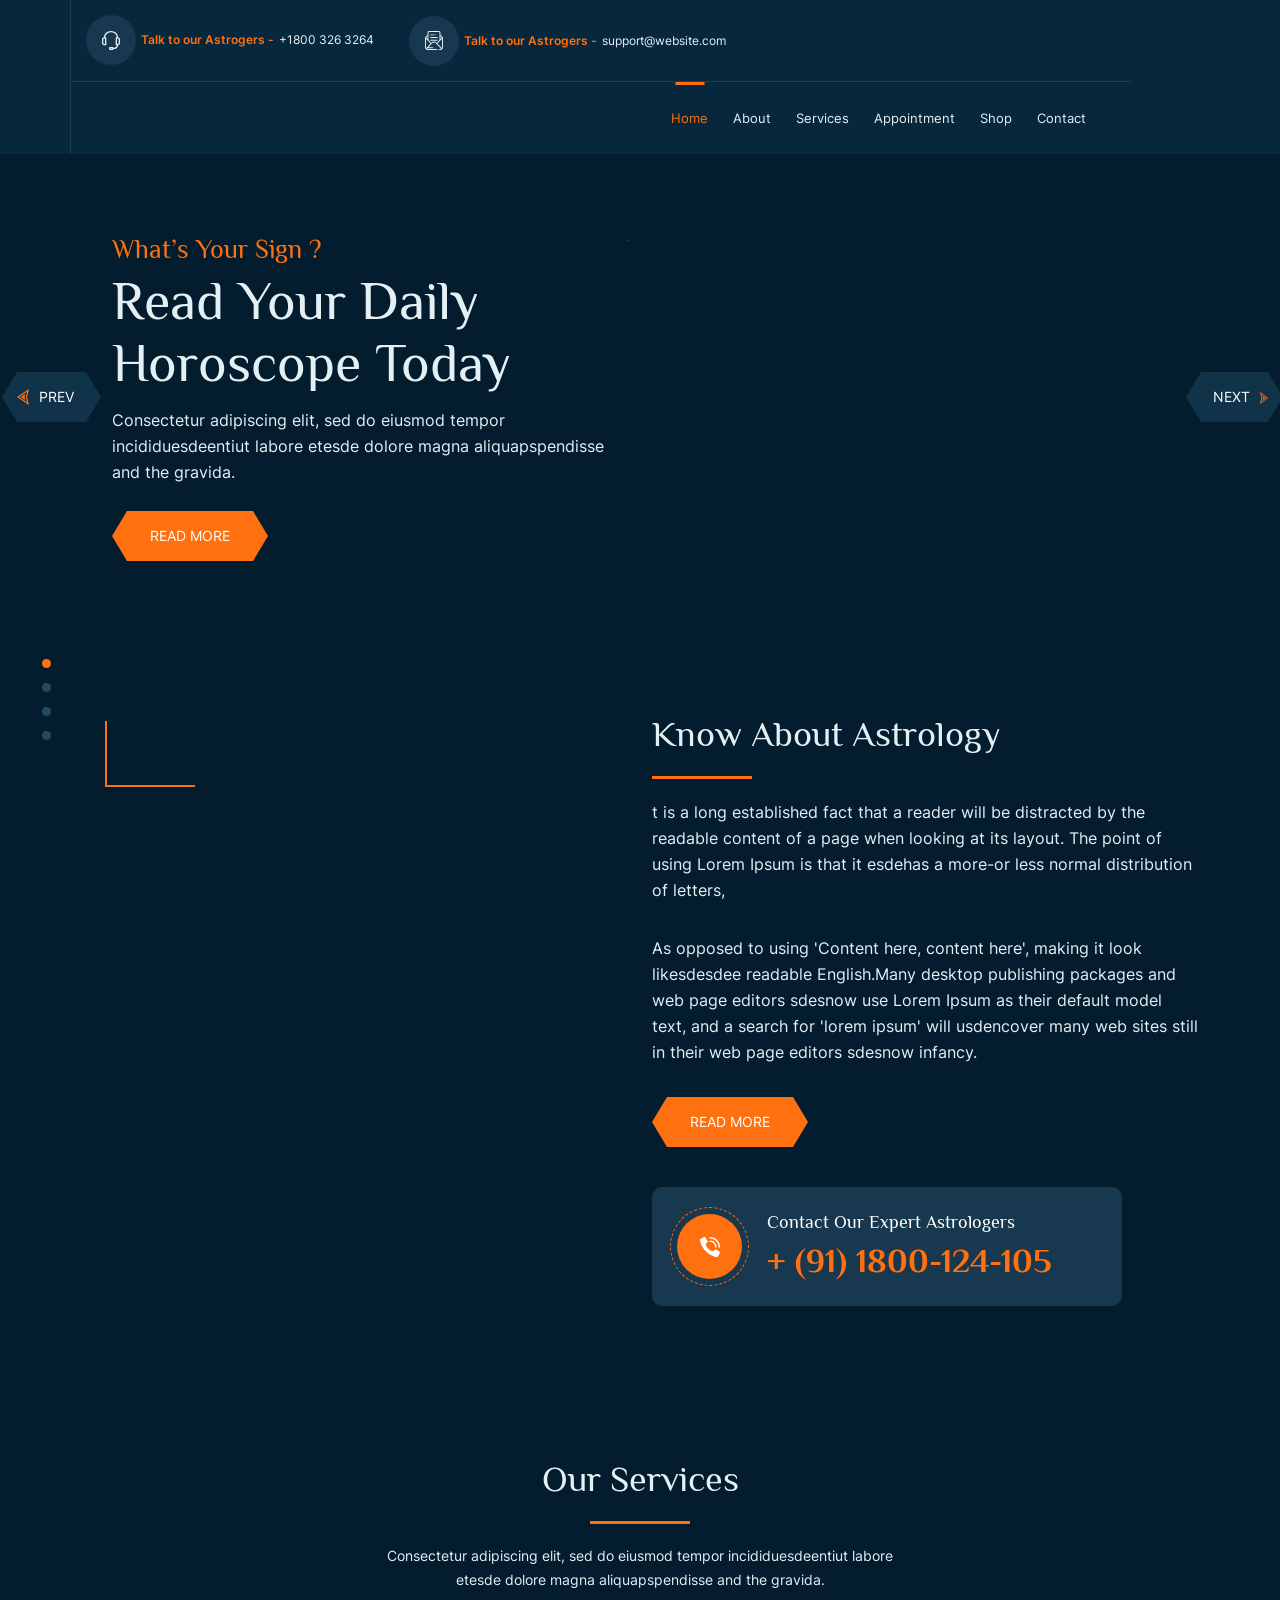
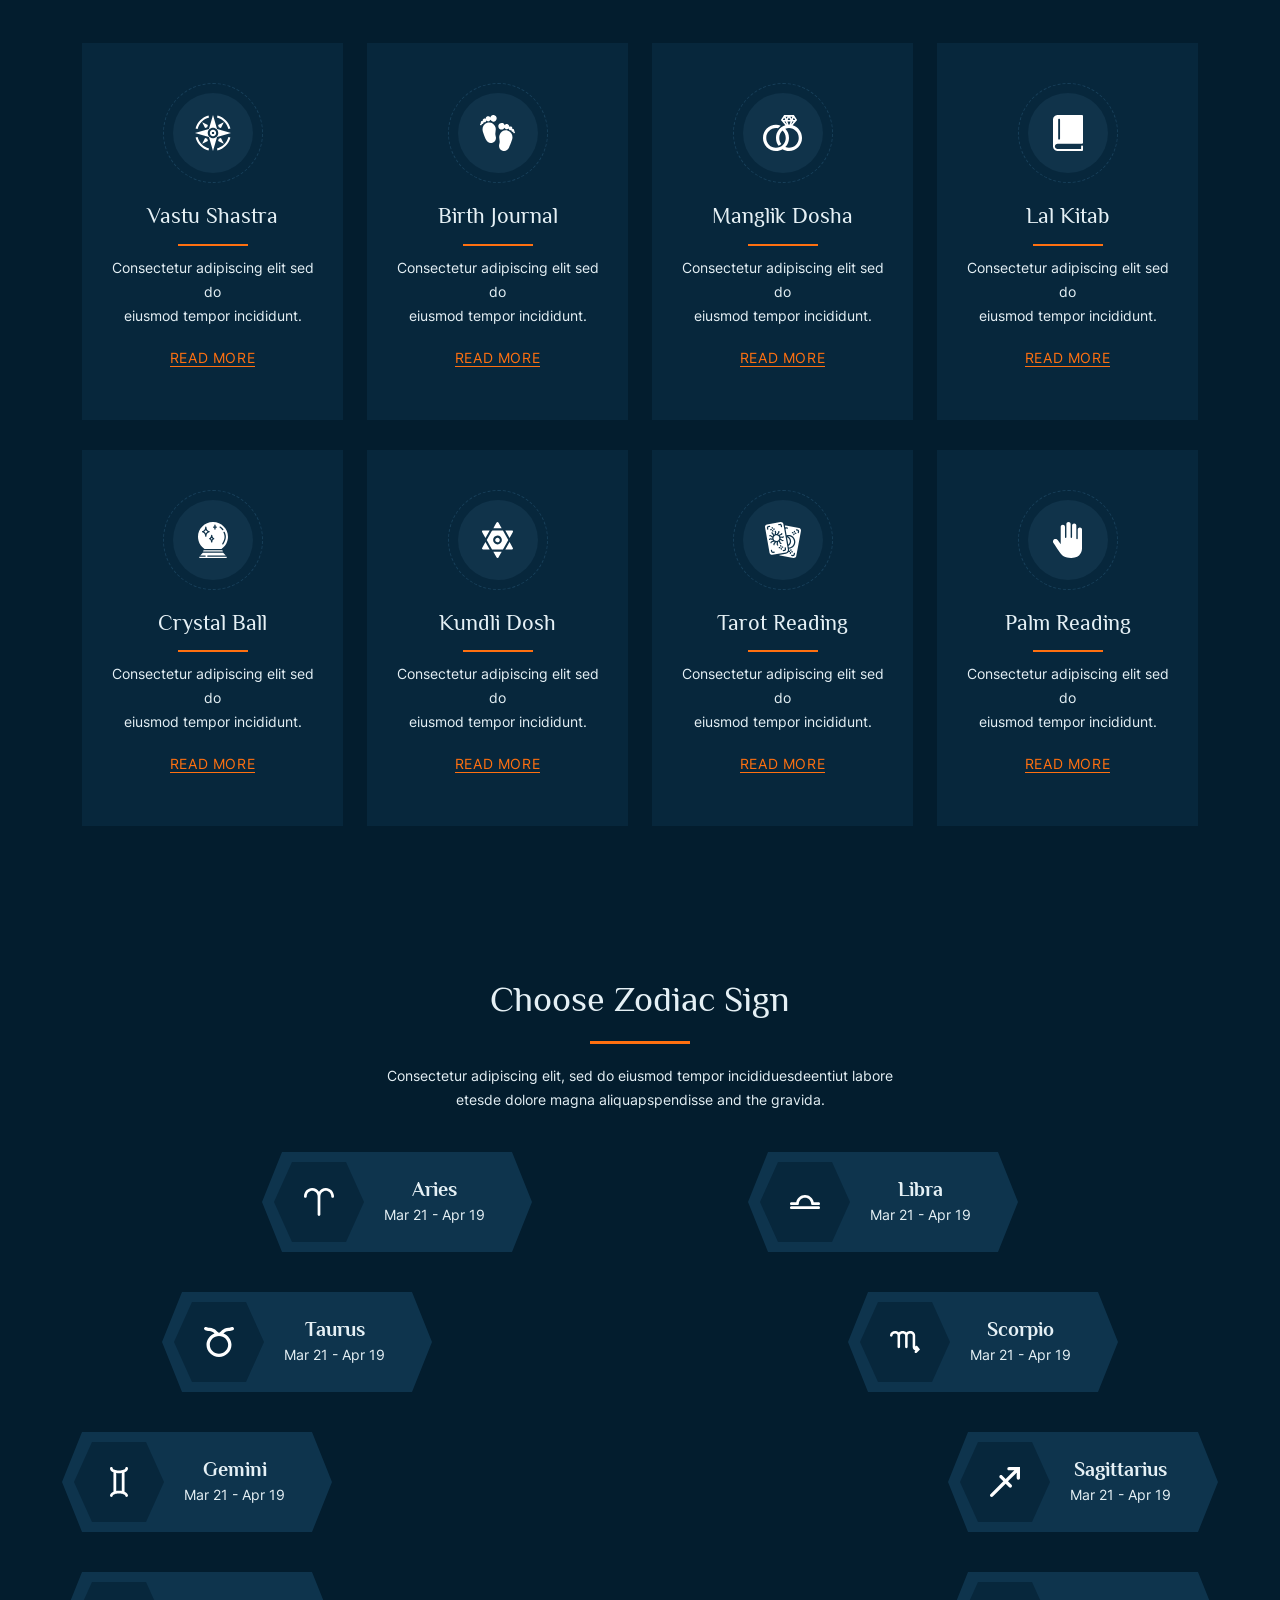
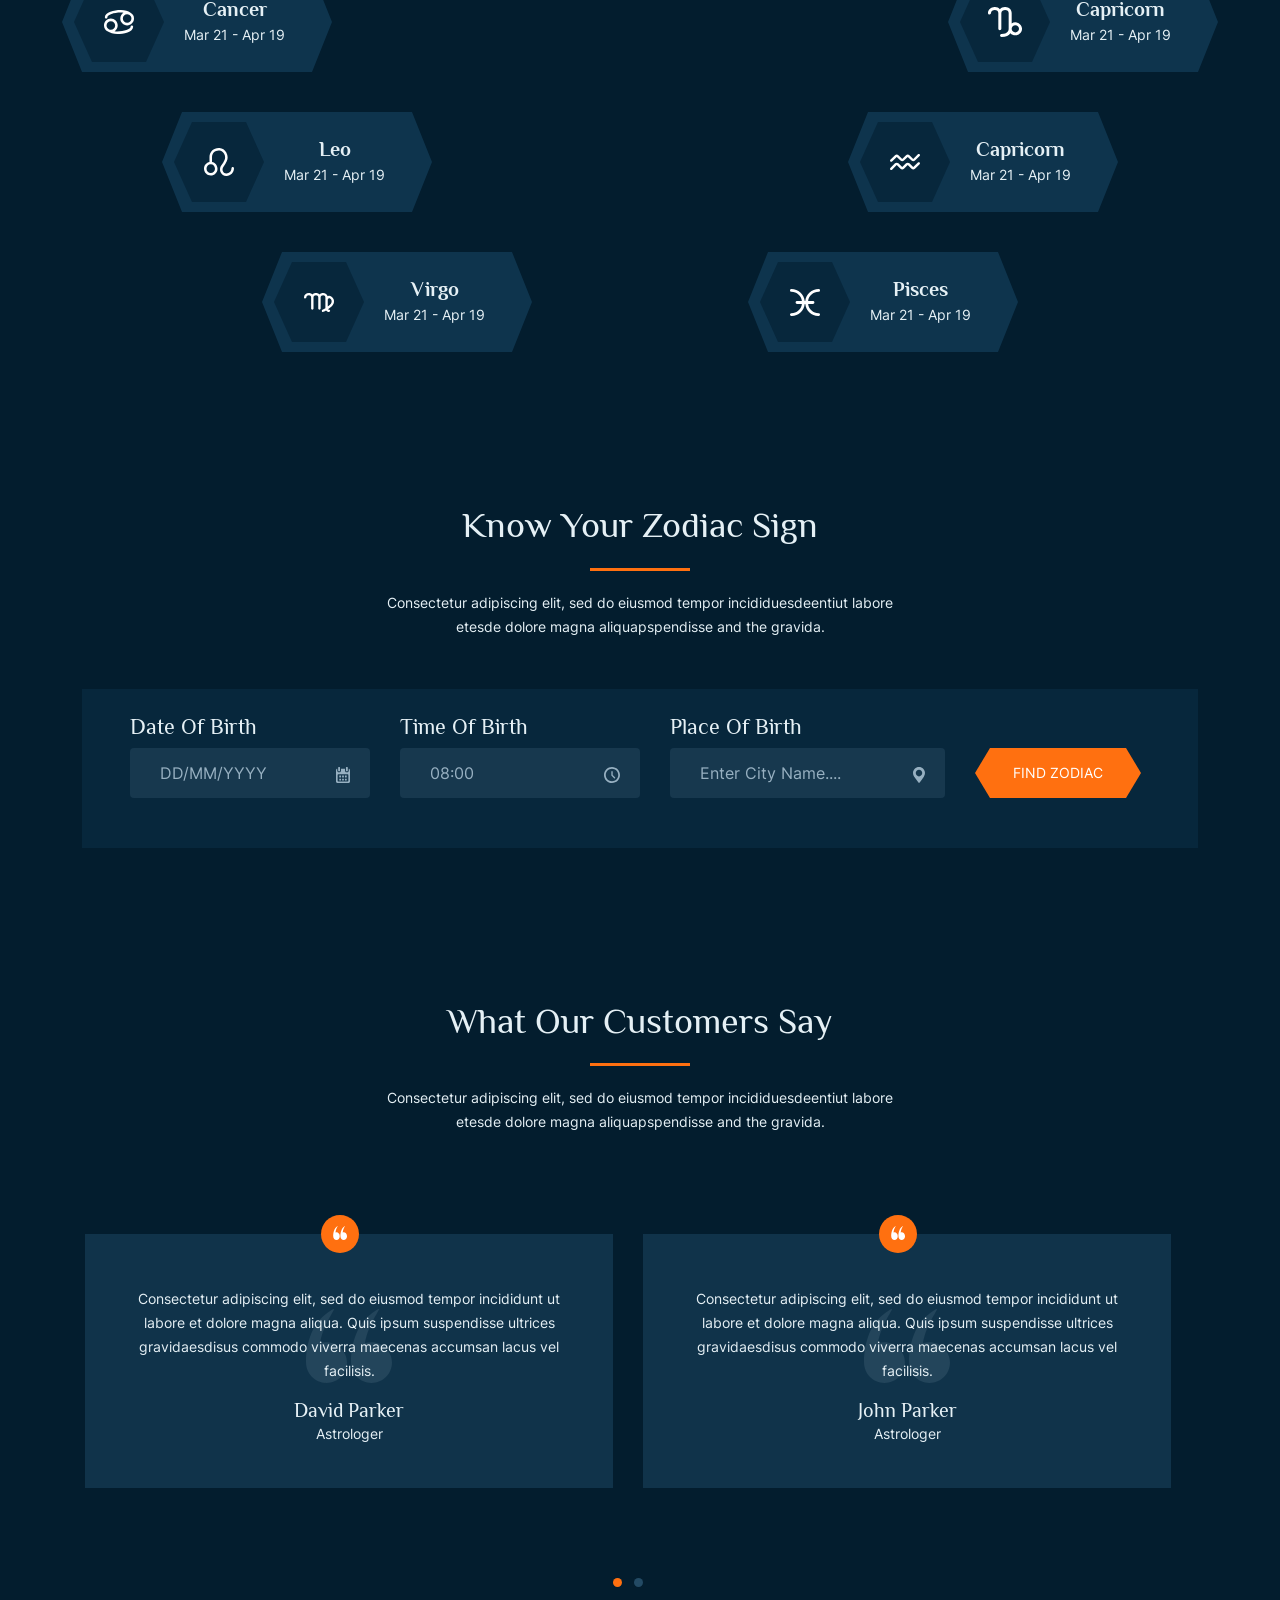
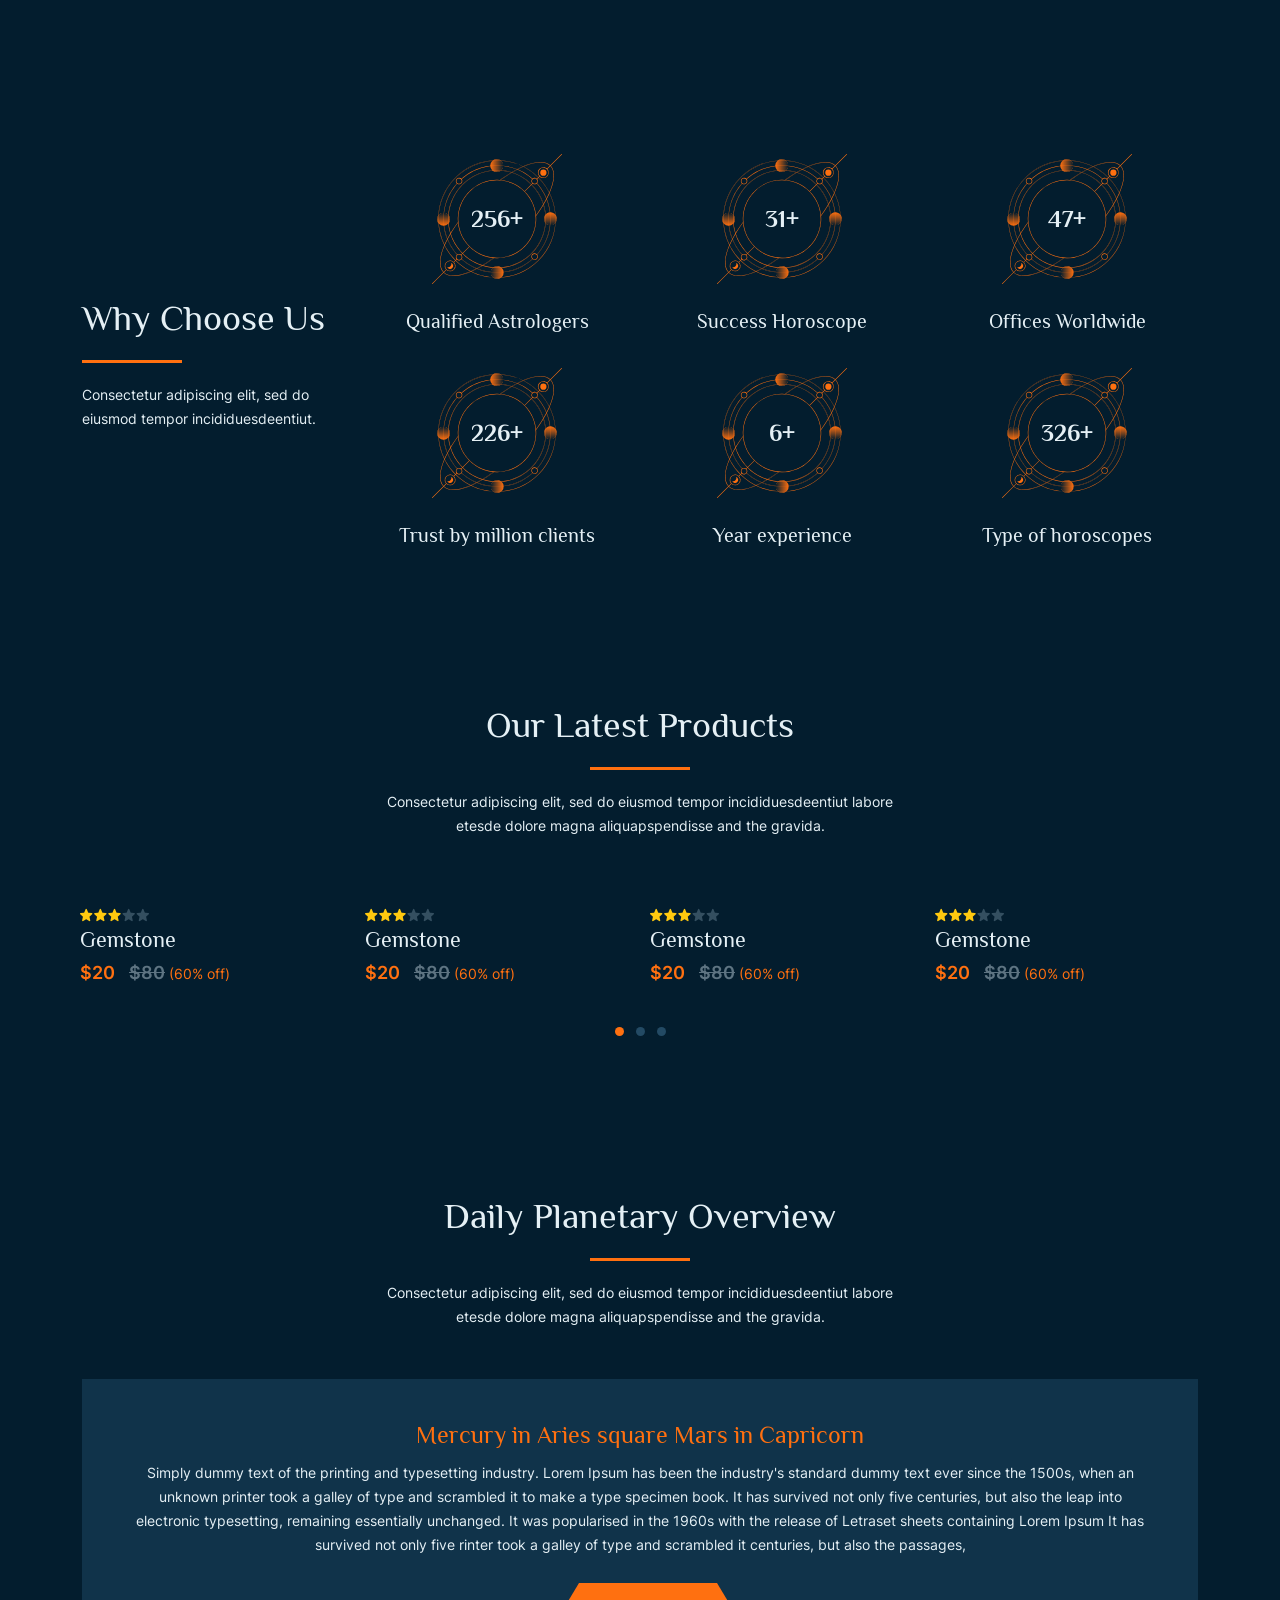
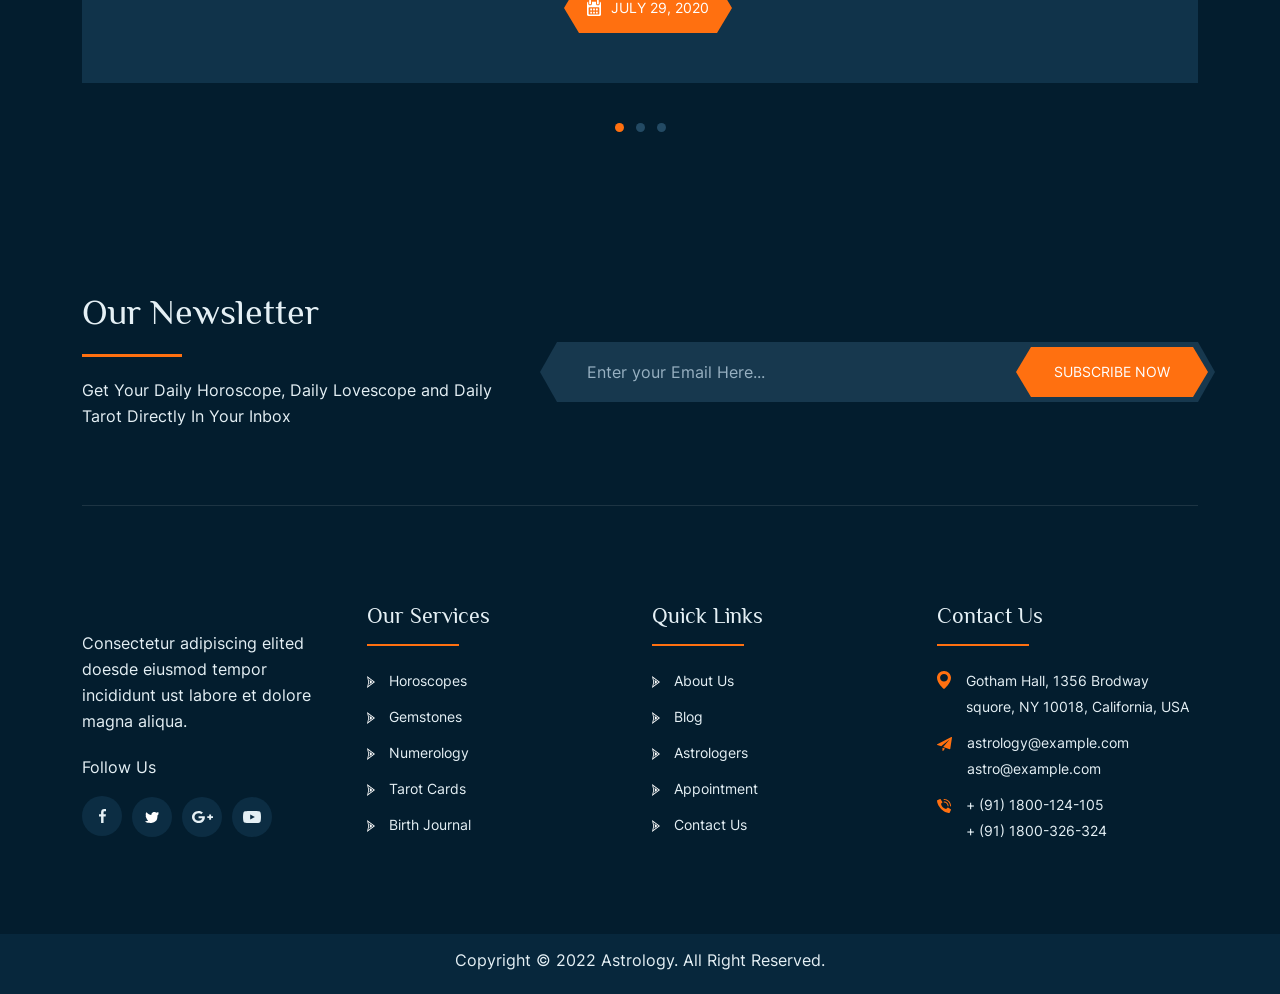
==== index.html @ 2aa6bc3d "inital commit" ====
<!DOCTYPE html>
<html lang="en">
<head>
    <title>Astrology</title>
    <meta charset="UTF-8">
    <meta http-equiv="X-UA-Compatible" content="IE=edge">
    <meta name="viewport" content="width=device-width, initial-scale=1.0">


    <!-- stylesheet -->
    
    <link rel="stylesheet" type="text/css" href="assets/css/bootstrap.min.css">
    <link rel="stylesheet" type="text/css" href="assets/js/plugin/slick/slick.css"/>
    <link rel="stylesheet" type="text/css" href="assets/js/plugin/airdatepicker/datepicker.min.css"/>
    <link rel="stylesheet" type="text/css" href="assets/css/fonts.css"/>
    <link rel="stylesheet" type="text/css" href="assets/css/style.css"/>
    <!-- favicon -->
    <link rel="shortcut icon" href="assets/images/favicon.png" type="image/x-icon">
</head>
<body>
    <div class="as_loader">
        <img src="assets/images/loader.png" alt="" class="img-responsive">
    </div> 
    <div class="as_main_wrapper">
        <section class="as_header_wrapper">
            <div class="as_logo">
                <a href="javascript:;"><img src="https://dummyimage.com/148x59" alt=""></a>
            </div>
            <div class="as_header_detail">
                <div class="as_info_detail">
                    <ul>
                        <li>
                            <a href="javascript:;">
                                <div class="as_infobox">
                                    <span class="as_infoicon">
                                        <img src="assets/images/svg/headphone.svg" alt="">
                                    </span>
                                <span class="as_orange">Talk to our Astrogers -</span>+1800 326 3264
                                </div>
                            </a>
                        </li>
                        <li>
                            <a href="javascript:;">
                                <div class="as_infobox">
                                    <span class="as_infoicon">
                                        <img src="assets/images/svg/mail1.svg" alt="">
                                    </span>
                                <span class="as_orange">Talk to our Astrogers -</span>support@website.com
                                </div>
                            </a>
                        </li>
                    </ul>
                  <!--   <div class="as_right_info">
                        <a href="javascript:;">
                            <div class="as_infobox" data-bs-toggle="modal" data-bs-target="#as_login">
                                <span class="as_infoicon">
                                    <img src="assets/images/svg/login.svg" alt="">
                                </span>
                                <span class="as_logintext">Log in / Register</span>
                            </div>
                        </a>
                        <div class="as_cart">
                            <div class="as_cart_wrapper">
                                <span><img src="assets/images/svg/cart.svg" alt=""><span class="as_cartnumber">02</span></span>
                                $512
                            </div>

                            <div class="as_cart_box">
								<div class="as_cart_list">
									<ul>
										<li>
											<div class="as_cart_img">
												<img src="assets/images/prod1_d.jpg" class="img-responsive">
											</div>
											<div class="as_cart_info">
												<a href="#">Yellow Sapphire</a>
												<p>1 X $20.00</p>
												<a href="javascript:;" class="as_cart_remove"><i class="fa fa-trash"></i></a>
											</div>
										</li>
										<li>
											<div class="as_cart_img">
												<img src="assets/images/prod2_D.jpg" class="img-responsive">
											</div>
											<div class="as_cart_info">
												<a href="#">yantra</a>
												<p>1 X $10.00</p>
												<a href="javascript:;" class="as_cart_remove"><i class="fa fa-trash"></i></a>
											</div>
										</li>
									</ul>
								</div>
								<div class="as_cart_total">
									<p>total<span>$30.00</span></p>
								</div>
								<div class="as_cart_btn">
									<button type="button" class="as_btn">view cart</button>
									<button type="button" class="as_btn">checkout</button>
								</div>
							</div>
                        </div>
                    </div> -->
                </div>
                <div class="as_menu_wrapper">
                    <span class="as_toggle bg_overlay">
                        <img src="assets/images/svg/menu.svg" alt="">
                    </span>
                    <div class="as_menu">
                        <ul>
                            <li><a href="index.html" class="active">home</a></li>
                            <li><a href="about.html">about</a></li>
                            <li><a href="service.html">services</a></li>
                          
                            <li><a href="appointment.html">appointment</a></li>
                            <li><a href="shop.html">shop</a>
                                
                            </li>
                           
                            <li><a href="contact.html">contact</a></li>
                        </ul>
                    </div>
                </div>
                <span class="as_body_overlay"></span>
            </div>  
        </section> 
        <section class="as_banner_wrapper">
            <div class="container-fluid">
                <div class="row as_verticle_center">
                    <div class="col-lg-6 order-lg-1 col-md-6 order-md-1 col-sm-12 order-sm-1 col-12 order-2">
                        <div class="as_banner_slider">
                            <div class="as_banner_detail">
                                <h5 class="as_orange">What’s Your Sign ?</h5>
                                <h1>Read Your Daily <br> Horoscope Today</h1>
                                <p>Consectetur adipiscing elit, sed do eiusmod tempor incididuesdeentiut labore etesde dolore magna aliquapspendisse and the gravida.</p>
                                <a href="javascript:;" class="as_btn">read more</a>
                            </div>
                            <div class="as_banner_detail">
                                <h5 class="as_orange">What’s Your Sign ?</h5>
                                <h1>Read Your Daily <br> Horoscope Today</h1>
                                <p>Consectetur adipiscing elit, sed do eiusmod tempor incididuesdeentiut labore etesde dolore magna aliquapspendisse and the gravida.</p>
                                <a href="javascript:;" class="as_btn">read more</a>
                            </div>
                            <div class="as_banner_detail">
                                <h5 class="as_orange">What’s Your Sign ?</h5>
                                <h1>Read Your Daily <br> Horoscope Today</h1>
                                <p>Consectetur adipiscing elit, sed do eiusmod tempor incididuesdeentiut labore etesde dolore magna aliquapspendisse and the gravida.</p>
                                <a href="javascript:;" class="as_btn">read more</a>
                            </div>
                        </div>
                    </div>
                    <div class="col-lg-6 order-lg-2 col-md-6 order-md-2 col-sm-12 order-sm-2 col-12 order-1">
                        <div class="as_banner_img text-center">
                            <img src="https://dummyimage.com/618x618" alt="" class="img-responsive">
                        </div>
                    </div>
                </div>
            </div>
        </section> 
        <section class="as_about_wrapper as_padderTop80 as_padderBottom80">
            <div class="container">
                <div class="row">
                    <div class="col-lg-6 col-md-12 col-sm-12 col-12">
                        <div class="as_about_slider">
                            <div>
                                <div class="as_aboutimg text-right">
                                    <img src="https://dummyimage.com/463x505" alt="" class="img-responsive">
                                </div> 
                            </div>
                            <div>
                                <div class="as_aboutimg text-right">
                                    <img src="https://dummyimage.com/463x505" alt="" class="img-responsive">
                                </div> 
                            </div>
                            <div>
                                <div class="as_aboutimg text-right">
                                    <img src="https://dummyimage.com/463x505" alt="" class="img-responsive">
                                </div> 
                            </div>
                            <div>
                                <div class="as_aboutimg text-right">
                                    <img src="https://dummyimage.com/463x505" alt="" class="img-responsive">
                                </div> 
                            </div>
                        </div>
                    </div>
                    <div class="col-lg-6 col-md-12 col-sm-12 col-12">
                        <h1 class="as_heading">know about Astrology</h1>
                        <p>t is a long established fact that a reader will be distracted by the readable content of a page when looking at its layout. The point of using Lorem Ipsum is that it esdehas a more-or less normal distribution of letters,</p>
                        <p>As opposed to using 'Content here, content here', making it look likesdesdee readable English.Many desktop publishing packages and web page editors sdesnow use Lorem Ipsum as their default model text, and a search for 'lorem ipsum' will usdencover many web sites still in their  web page editors sdesnow infancy.</p>
                        <a href="javascript:;" class="as_btn">read more</a>

                        <div class="as_contact_expert">
                            <span class="as_icon">
                                <svg xmlns="http://www.w3.org/2000/svg" xmlns:xlink="http://www.w3.org/1999/xlink" preserveAspectRatio="xMidYMid" width="20" height="20" viewBox="0 0 20 20"> <defs><style>.cls-1{fill:#fff;fill-rule:evenodd}</style></defs> <path d="M19.797,10.487 C19.668,10.616 19.493,10.689 19.310,10.689 C18.929,10.689 18.620,10.380 18.620,9.999 C18.615,5.241 14.759,1.385 10.000,1.379 C9.619,1.379 9.310,1.070 9.310,0.689 C9.310,0.308 9.619,-0.000 10.000,-0.000 C15.520,0.006 19.993,4.478 19.999,9.999 C19.999,10.183 19.927,10.358 19.797,10.487 ZM15.172,9.999 C15.169,7.144 12.855,4.830 10.000,4.827 C9.619,4.827 9.310,4.518 9.310,4.138 C9.310,3.757 9.619,3.448 10.000,3.448 C13.617,3.452 16.547,6.383 16.551,9.999 C16.551,10.380 16.243,10.689 15.862,10.689 C15.481,10.689 15.172,10.380 15.172,9.999 ZM12.864,14.155 C13.076,14.182 13.288,14.109 13.438,13.957 L14.982,12.413 C15.209,12.186 15.563,12.146 15.835,12.317 L19.655,14.775 C19.955,14.965 20.063,15.350 19.905,15.668 L18.045,19.616 C17.918,19.873 17.645,20.024 17.360,19.995 C15.394,19.789 10.563,18.932 5.815,14.183 C1.067,9.435 0.210,4.604 0.003,2.638 C-0.026,2.352 0.125,2.079 0.382,1.952 L4.331,0.093 C4.649,-0.067 5.036,0.043 5.224,0.344 L7.684,4.164 C7.854,4.436 7.814,4.790 7.586,5.017 L6.042,6.560 C5.890,6.711 5.818,6.924 5.845,7.135 C5.942,7.900 6.373,9.809 8.282,11.718 C10.191,13.627 12.099,14.057 12.864,14.155 Z" class="cls-1"/> </svg>
                            </span>
                            <div>
                                <h5 class="as_white">Contact Our Expert Astrologers</h5>
                                <h1 class="as_orange">+ (91) 1800-124-105</h1>
                            </div>
                        </div>
                    </div>
                </div>
            </div>
        </section>
        <section class="as_service_wrapper as_padderTop80 as_padderBottom80">
            <div class="container">
                <div class="row">
                    <div class="col-lg-12 text-center">
                        <h1 class="as_heading as_heading_center">our services</h1>
                        <p class="as_font14 as_padderBottom5">Consectetur adipiscing elit, sed do eiusmod tempor incididuesdeentiut labore <br>etesde dolore magna aliquapspendisse and the gravida.</p>
                    </div>

                    <div class="col-lg-3 col-md-6 col-sm-6 col-xs-12">
                        <div class="as_service_box text-center">
                            <span class="as_icon">
                                <img src="assets/images/svg/service1.svg" alt="">                                   
                            </span>

                            <h4 class="as_subheading">Vastu Shastra</h4>
                            <p>Consectetur adipiscing elit sed do <br>eiusmod tempor incididunt.</p>
                            <a href="service_detail.html" class="as_link">read more</a>
                        </div>
                    </div>
                    <div class="col-lg-3 col-md-6 col-sm-6 col-xs-12">
                        <div class="as_service_box text-center">
                            <span class="as_icon">
                                <img src="assets/images/svg/service2.svg" alt="">                                   
                            </span>

                            <h4 class="as_subheading">Birth Journal</h4>
                            <p>Consectetur adipiscing elit sed do <br>eiusmod tempor incididunt.</p>
                            <a href="service_detail.html" class="as_link">read more</a>
                        </div>
                    </div>
                    <div class="col-lg-3 col-md-6 col-sm-6 col-xs-12">
                        <div class="as_service_box text-center">
                            <span class="as_icon">
                                <img src="assets/images/svg/service3.svg" alt="">                                   
                            </span>

                            <h4 class="as_subheading">Manglik Dosha</h4>
                            <p>Consectetur adipiscing elit sed do <br>eiusmod tempor incididunt.</p>
                            <a href="service_detail.html" class="as_link">read more</a>
                        </div>
                    </div>
                    <div class="col-lg-3 col-md-6 col-sm-6 col-xs-12">
                        <div class="as_service_box text-center">
                            <span class="as_icon">
                                <img src="assets/images/svg/service4.svg" alt="">                               
                            </span>

                            <h4 class="as_subheading">Lal Kitab</h4>
                            <p>Consectetur adipiscing elit sed do <br>eiusmod tempor incididunt.</p>
                            <a href="service_detail.html" class="as_link">read more</a>
                        </div>
                    </div>
                    <div class="col-lg-3 col-md-6 col-sm-6 col-xs-12">
                        <div class="as_service_box text-center">
                            <span class="as_icon">
                                <img src="assets/images/svg/service5.svg" alt="">                                
                            </span>

                            <h4 class="as_subheading">Crystal Ball</h4>
                            <p>Consectetur adipiscing elit sed do <br>eiusmod tempor incididunt.</p>
                            <a href="service_detail.html" class="as_link">read more</a>
                        </div>
                    </div>
                    <div class="col-lg-3 col-md-6 col-sm-6 col-xs-12">
                        <div class="as_service_box text-center">
                            <span class="as_icon">
                                <img src="assets/images/svg/service6.svg" alt="">                                
                            </span>

                            <h4 class="as_subheading">Kundli Dosh</h4>
                            <p>Consectetur adipiscing elit sed do <br>eiusmod tempor incididunt.</p>
                            <a href="service_detail.html" class="as_link">read more</a>
                        </div>
                    </div>
                    <div class="col-lg-3 col-md-6 col-sm-6 col-xs-12">
                        <div class="as_service_box text-center">
                            <span class="as_icon">
                                <img src="assets/images/svg/service7.svg" alt="">                                 
                            </span>

                            <h4 class="as_subheading">Tarot Reading</h4>
                            <p>Consectetur adipiscing elit sed do <br>eiusmod tempor incididunt.</p>
                            <a href="service_detail.html" class="as_link">read more</a>
                        </div>
                    </div>
                    <div class="col-lg-3 col-md-6 col-sm-6 col-xs-12">
                        <div class="as_service_box text-center">
                            <span class="as_icon">
                                <img src="assets/images/svg/service8.svg" alt="">                                 
                            </span>

                            <h4 class="as_subheading">Palm Reading</h4>
                            <p>Consectetur adipiscing elit sed do <br>eiusmod tempor incididunt.</p>
                            <a href="service_detail.html" class="as_link">read more</a>
                        </div>
                    </div>
                </div>
            </div>
        </section>
        <section class="as_zodiac_sign_wrapper as_padderTop80 as_padderBottom80">
            <div class="container">
                <div class="row">
                    <div class="col-lg-12 text-center">
                        <h1 class="as_heading as_heading_center">choose zodiac sign</h1>
                        <p class="as_font14 as_margin0">Consectetur adipiscing elit, sed do eiusmod tempor incididuesdeentiut labore <br>etesde dolore magna aliquapspendisse and the gravida.</p>


                        <div class="as_zodiac_inner text-left">
                            <div class="row as_verticle_center">
                                <div class="col-lg-3 col-md-12 col-sm-12 col-12">
                                    <ul class="as_sign_ul">
                                        <li class="as_sign_box">
                                            <a href="zodiac_single.html">
                                                <span class="as_sign">
                                                <img src="assets/images/svg/sign1.svg" alt="">
                                                </span>
                                                <div>
                                                    <h5>Aries</h5>
                                                    <p>Mar 21 - Apr 19</p>
                                                </div>
                                            </a>
                                        </li>
                                        <li class="as_sign_box">
                                            <a href="zodiac_single.html">
                                                <span class="as_sign">
                                                <img src="assets/images/svg/sign2.svg" alt="">
                                                </span>
                                                <div>
                                                    <h5>Taurus </h5>
                                                    <p>Mar 21 - Apr 19</p>
                                                </div>
                                            </a>
                                        </li>
                                        <li class="as_sign_box">
                                            <a href="zodiac_single.html">
                                                <span class="as_sign">
                                                <img src="assets/images/svg/sign3.svg" alt="">
                                                </span>
                                                <div>
                                                    <h5>Gemini</h5>
                                                    <p>Mar 21 - Apr 19</p>
                                                </div>
                                            </a>
                                        </li>
                                        <li class="as_sign_box">
                                            <a href="zodiac_single.html">
                                                <span class="as_sign">
                                                <img src="assets/images/svg/sign4.svg" alt="">
                                                </span>
                                                <div>
                                                    <h5>Cancer</h5>
                                                    <p>Mar 21 - Apr 19</p>
                                                </div>
                                            </a>
                                        </li>
                                        <li class="as_sign_box">
                                            <a href="zodiac_single.html">
                                                <span class="as_sign">
                                                <img src="assets/images/svg/sign5.svg" alt="">
                                                </span>
                                                <div>
                                                    <h5>Leo</h5>
                                                    <p>Mar 21 - Apr 19</p>
                                                </div>
                                            </a>
                                        </li>
                                        <li class="as_sign_box">
                                            <a href="zodiac_single.html">
                                                <span class="as_sign">
                                                <img src="assets/images/svg/sign6.svg" alt="">
                                                </span>
                                                <div>
                                                    <h5>Virgo</h5>
                                                    <p>Mar 21 - Apr 19</p>
                                                </div>
                                            </a>
                                        </li>
                                    </ul>
                                </div>
                                <div class="col-lg-6 col-md-12 col-sm-12 col-12">
                                    <div class="as_sign_img text-center">
                                        <img src="https://dummyimage.com/636x636" alt="" class="img-responsive">
                                    </div>
                                </div>
                                <div class="col-lg-3 col-md-12 col-sm-12 col-12">
                                    <ul class="as_sign_ul as_sign_ul_right">
                                        <li class="as_sign_box">
                                            <a href="zodiac_single.html">
                                                <span class="as_sign">
                                                <img src="assets/images/svg/sign7.svg" alt="">
                                                </span>
                                                <div>
                                                    <h5>Libra</h5>
                                                    <p>Mar 21 - Apr 19</p>
                                                </div>
                                            </a>
                                        </li>
                                        <li class="as_sign_box">
                                            <a href="zodiac_single.html">
                                                <span class="as_sign">
                                                <img src="assets/images/svg/sign8.svg" alt="">
                                                </span>
                                                <div>
                                                    <h5>Scorpio</h5>
                                                    <p>Mar 21 - Apr 19</p>
                                                </div>
                                            </a>
                                        </li>
                                        <li class="as_sign_box">
                                            <a href="zodiac_single.html">
                                                <span class="as_sign">
                                                <img src="assets/images/svg/sign9.svg" alt="">
                                                </span>
                                                <div>
                                                    <h5>Sagittarius</h5>
                                                    <p>Mar 21 - Apr 19</p>
                                                </div>
                                            </a>
                                        </li>
                                        <li class="as_sign_box">
                                            <a href="zodiac_single.html">
                                                <span class="as_sign">
                                                <img src="assets/images/svg/sign10.svg" alt="">
                                                </span>
                                                <div>
                                                    <h5>Capricorn</h5>
                                                    <p>Mar 21 - Apr 19</p>
                                                </div>
                                            </a>
                                        </li>
                                        <li class="as_sign_box">
                                            <a href="zodiac_single.html">
                                                <span class="as_sign">
                                                <img src="assets/images/svg/sign11.svg" alt="">
                                                </span>
                                                <div>
                                                    <h5>Capricorn</h5>
                                                    <p>Mar 21 - Apr 19</p>
                                                </div>
                                            </a>
                                        </li>
                                        <li class="as_sign_box">
                                            <a href="zodiac_single.html">
                                                <span class="as_sign">
                                                <img src="assets/images/svg/sign12.svg" alt="">
                                                </span>
                                                <div>
                                                    <h5>Pisces</h5>
                                                    <p>Mar 21 - Apr 19</p>
                                                </div>
                                            </a>
                                        </li>
                                    </ul>
                                </div>
                            </div>
                        </div>
                    </div>
                </div>
            </div>
        </section>
        <section class="as_know_sign_wrapper as_padderBottom80 as_padderTop80">
            <div class="container">
                <div class="row">
                    <div class="col-lg-12 text-center">
                        <h1 class="as_heading as_heading_center">Know Your Zodiac Sign</h1>
                        <p class="as_font14 as_margin0 as_padderBottom50">Consectetur adipiscing elit, sed do eiusmod tempor incididuesdeentiut labore <br>etesde dolore magna aliquapspendisse and the gravida.</p>
                 
                 
                        <div class="as_sign_form text-left">
                            <ul> 
                                <li class="as_form_box">
                                    <h3 class="as_subheading">Date Of Birth</h3>
                                    <div class="as_input_feild">
                                        <input type="text" name="" class="form-control as_datepicker" placeholder="DD/MM/YYYY" id="">
                                        <span><img src="assets/images/svg/date.svg" alt=""></span>
                                    </div>
                                </li>
                                <li class="as_form_box">
                                    <h3 class="as_subheading">Time Of Birth</h3>
                                    <div class="as_input_feild">
                                        <input type="text" name="" class="form-control as_timepicker" placeholder="08:00" id="">
                                        <span><img src="assets/images/svg/time.svg" alt=""></span>
                                    </div>
                                </li>
                                <li class="as_form_box">
                                    <h3 class="as_subheading">Place Of Birth</h3>
                                    <div class="as_input_feild"> 
                                        <input type="text" name="" class="form-control" placeholder="Enter City Name...." id="">
                                        <span><img src="assets/images/svg/map1.svg" alt=""></span>
                                    </div> 
                                </li>
                                <li class="as_form_box">
                                   <a href="javascript:;" class="as_btn">find zodiac</a>
                                </li>
                            </ul>
                        </div>
                    </div>
                </div>
            </div>
        </section>
        <section class="as_customer_wrapper as_padderBottom80 as_padderTop80">
            <div class="container">
                <div class="row">
                    <div class="col-lg-12 text-center">
                        <h1 class="as_heading as_heading_center">What Our Customers Say</h1>
                        <p class="as_font14 as_margin0 as_padderBottom50">Consectetur adipiscing elit, sed do eiusmod tempor incididuesdeentiut labore <br>etesde dolore magna aliquapspendisse and the gravida.</p>
                    </div>

                        <div class="row as_customer_slider">
                            <div class="col-lg-6 col-md-6">
                                <div class="as_customer_box text-center">
                                    <span class="as_customer_img">
                                        <img src="https://dummyimage.com/91x91" alt="">
                                        <span><img src="assets/images/svg/quote1.svg" alt=""></span>
                                    </span>
                                    <p class="as_margin0">Consectetur adipiscing elit, sed do eiusmod tempor incididunt ut labore et dolore magna aliqua. Quis ipsum suspendisse ultrices gravidaesdisus commodo viverra maecenas accumsan lacus vel facilisis. </p>
                                    <h3 >David Parker</h3>
                                    <p class="as_margin0">Astrologer</p>
                                </div>
                            </div>
                            <div class="col-lg-6 col-md-6">
                                <div class="as_customer_box text-center">
                                    <span class="as_customer_img">
                                        <img src="https://dummyimage.com/91x91" alt="">
                                        <span><img src="assets/images/svg/quote1.svg" alt=""></span>
                                    </span>
                                    <p class="as_margin0">Consectetur adipiscing elit, sed do eiusmod tempor incididunt ut labore et dolore magna aliqua. Quis ipsum suspendisse ultrices gravidaesdisus commodo viverra maecenas accumsan lacus vel facilisis. </p>
                                    <h3 >John Parker</h3>
                                    <p class="as_margin0">Astrologer</p>
                                </div>
                            </div>
                            <div class="col-lg-6 col-md-6">
                                <div class="as_customer_box text-center">
                                    <span class="as_customer_img">
                                        <img src="https://dummyimage.com/91x91" alt="">
                                        <span><img src="assets/images/svg/quote1.svg" alt=""></span>
                                    </span>
                                    <p class="as_margin0">Consectetur adipiscing elit, sed do eiusmod tempor incididunt ut labore et dolore magna aliqua. Quis ipsum suspendisse ultrices gravidaesdisus commodo viverra maecenas accumsan lacus vel facilisis. </p>
                                    <h3 >John Parker</h3>
                                    <p class="as_margin0">Astrologer</p>
                                </div>
                            </div>
                            <div class="col-lg-6 col-md-6">
                                <div class="as_customer_box text-center">
                                    <span class="as_customer_img">
                                        <img src="https://dummyimage.com/91x91" alt="">
                                        <span><img src="assets/images/svg/quote1.svg" alt=""></span>
                                    </span>
                                    <p class="as_margin0">Consectetur adipiscing elit, sed do eiusmod tempor incididunt ut labore et dolore magna aliqua. Quis ipsum suspendisse ultrices gravidaesdisus commodo viverra maecenas accumsan lacus vel facilisis. </p>
                                    <h3 >John Parker</h3>
                                    <p class="as_margin0">Astrologer</p>
                                </div>
                            </div>
                        </div>
                    </div>

                </div>
            </div>
        </section>
        <section class="as_whychoose_wrapper as_padderTop80 as_padderBottom50">
            <div class="container">
                <div class="row as_verticle_center">
                    <div class="col-lg-3 col-md-12">
                        <h1 class="as_heading">Why Choose Us</h1>
                        <p class="as_font14 as_margin0">Consectetur adipiscing elit, sed do eiusmod tempor incididuesdeentiut.</p>
                    </div>
                    <div class="col-lg-9 col-md-12">
                        <div class="row">
                            <div class="col-lg-4 col-md-6 col-sm-6 col-xs-12">
                                <div class="as_whychoose_box text-center">
                                    <span class="as_number"><span><span data-from="0" data-to="512"
                                        data-speed="5000">512</span>+</span><img src="assets/images/svg/shape.svg" alt=""></span>
                                    <h4>Qualified Astrologers</h4>
                                </div>
                            </div>
                            <div class="col-lg-4 col-md-6 col-sm-6 col-xs-12">
                                <div class="as_whychoose_box text-center">
                                    <span class="as_number"><span><span data-from="0" data-to="62"
                                        data-speed="5000">62</span>+</span><img src="assets/images/svg/shape.svg" alt=""></span>
                                    <h4>Success Horoscope</h4>
                                </div>
                            </div>
                            <div class="col-lg-4 col-md-6 col-sm-6 col-xs-12">
                                <div class="as_whychoose_box text-center">
                                    <span class="as_number"><span><span data-from="0" data-to="94"
                                        data-speed="5000">94</span>+</span><img src="assets/images/svg/shape.svg" alt=""></span>
                                    <h4>Offices Worldwide</h4>
                                </div>
                            </div>
                            <div class="col-lg-4 col-md-6 col-sm-6 col-xs-12">
                                <div class="as_whychoose_box text-center">
                                    <span class="as_number"><span><span data-from="0" data-to="452"
                                        data-speed="5000">452+</span>+</span><img src="assets/images/svg/shape.svg" alt=""></span>
                                    <h4>Trust by million clients</h4>
                                </div>
                            </div>
                            <div class="col-lg-4 col-md-6 col-sm-6 col-xs-12">
                                <div class="as_whychoose_box text-center">
                                    <span class="as_number"><span><span data-from="0" data-to="12"
                                        data-speed="5000">12</span>+</span><img src="assets/images/svg/shape.svg" alt=""></span>
                                    <h4>Year experience</h4>
                                </div>
                            </div>
                            <div class="col-lg-4 col-md-6 col-sm-6 col-xs-12">
                                <div class="as_whychoose_box text-center">
                                    <span class="as_number"><span><span data-from="0" data-to="652"
                                        data-speed="5000">652+</span>+</span><img src="assets/images/svg/shape.svg" alt=""></span>
                                    <h4>Type of horoscopes</h4>
                                </div>
                            </div>
                        </div>
                    </div>
                </div>
            </div>
        </section>
        
        <section class="as_product_wrapper as_padderBottom80 as_padderTop80">
            <div class="container">
                <div class="row">
                    <div class="col-lg-12 text-center">
                        <h1 class="as_heading as_heading_center">Our Latest Products</h1>
                        <p class="as_font14 as_margin0 as_padderBottom20">Consectetur adipiscing elit, sed do eiusmod tempor incididuesdeentiut labore <br>etesde dolore magna aliquapspendisse and the gravida.</p>

                        <div class="row as_product_slider">
                            <div class="col-lg-3 col-md-6">
                                <div class="as_product_box">
                                    <div class="as_product_img">
                                        <img src="https://dummyimage.com/310x367" alt="" class="img-responsive">

                                        <ul>
                                            <li><a href="cart.html"><img src="assets/images/svg/wishlist.svg" alt=""></a></li>
                                            <li><a href="cart.html"><img src="assets/images/svg/cart.svg" alt=""><span>Add To Card</span></a></li>
                                            <li><a href="shop.html"><img src="assets/images/svg/compare.svg" alt=""></a></li>
                                        </ul>
                                    </div> 
                                    <span><img src="assets/images/rating.png" alt=""></span>
                                    <h4 class="as_subheading">Gemstone</h4>
                                    <span class="as_price">$20 <del>$80</del> <span class="as_orange">(60% off)</span></span>
                                </div>
                            </div>
                            <div class="col-lg-3 col-md-6">
                                <div class="as_product_box">
                                    <div class="as_product_img">
                                        <img src="https://dummyimage.com/310x367" alt="" class="img-responsive">

                                        <ul>
                                            <li><a href="cart.html"><img src="assets/images/svg/wishlist.svg" alt=""></a></li>
                                            <li><a href="cart.html"><img src="assets/images/svg/cart.svg" alt=""><span>Add To Card</span></a></li>
                                            <li><a href="shop.html"><img src="assets/images/svg/compare.svg" alt=""></a></li>
                                        </ul>
                                    </div> 
                                    <span><img src="assets/images/rating.png" alt=""></span>
                                    <h4 class="as_subheading">Gemstone</h4>
                                    <span class="as_price">$20 <del>$80</del> <span class="as_orange">(60% off)</span></span>
                                </div>
                            </div>
                            <div class="col-lg-3 col-md-6">
                                <div class="as_product_box">
                                    <div class="as_product_img">
                                        <img src="https://dummyimage.com/310x367" alt="" class="img-responsive">

                                        <ul>
                                            <li><a href="cart.html"><img src="assets/images/svg/wishlist.svg" alt=""></a></li>
                                            <li><a href="cart.html"><img src="assets/images/svg/cart.svg" alt=""><span>Add To Card</span></a></li>
                                            <li><a href="shop.html"><img src="assets/images/svg/compare.svg" alt=""></a></li>
                                        </ul>
                                    </div> 
                                    <span><img src="assets/images/rating.png" alt=""></span>
                                    <h4 class="as_subheading">Gemstone</h4>
                                    <span class="as_price">$20 <del>$80</del> <span class="as_orange">(60% off)</span></span>
                                </div>
                            </div>
                            <div class="col-lg-3 col-md-6">
                                <div class="as_product_box">
                                    <div class="as_product_img">
                                        <img src="https://dummyimage.com/310x367" alt="" class="img-responsive">

                                        <ul>
                                            <li><a href="cart.html"><img src="assets/images/svg/wishlist.svg" alt=""></a></li>
                                            <li><a href="cart.html"><img src="assets/images/svg/cart.svg" alt=""><span>Add To Card</span></a></li>
                                            <li><a href="shop.html"><img src="assets/images/svg/compare.svg" alt=""></a></li>
                                        </ul>
                                    </div> 
                                    <span><img src="assets/images/rating.png" alt=""></span>
                                    <h4 class="as_subheading">Gemstone</h4>
                                    <span class="as_price">$20 <del>$80</del> <span class="as_orange">(60% off)</span></span>
                                </div>
                            </div>
                            <div class="col-lg-3 col-md-6">
                                <div class="as_product_box">
                                    <div class="as_product_img">
                                        <img src="https://dummyimage.com/310x367" alt="" class="img-responsive">

                                        <ul>
                                            <li><a href="cart.html"><img src="assets/images/svg/wishlist.svg" alt=""></a></li>
                                            <li><a href="cart.html"><img src="assets/images/svg/cart.svg" alt=""><span>Add To Card</span></a></li>
                                            <li><a href="shop.html"><img src="assets/images/svg/compare.svg" alt=""></a></li>
                                        </ul>
                                    </div> 
                                    <span><img src="assets/images/rating.png" alt=""></span>
                                    <h4 class="as_subheading">Gemstone</h4>
                                    <span class="as_price">$20 <del>$80</del> <span class="as_orange">(60% off)</span></span>
                                </div>
                            </div>
                            <div class="col-lg-3 col-md-6">
                                <div class="as_product_box">
                                    <div class="as_product_img">
                                        <img src="https://dummyimage.com/310x367" alt="" class="img-responsive">

                                        <ul>
                                            <li><a href="cart.html"><img src="assets/images/svg/wishlist.svg" alt=""></a></li>
                                            <li><a href="cart.html"><img src="assets/images/svg/cart.svg" alt=""><span>Add To Card</span></a></li>
                                            <li><a href="shop.html"><img src="assets/images/svg/compare.svg" alt=""></a></li>
                                        </ul>
                                    </div> 
                                    <span><img src="assets/images/rating.png" alt=""></span>
                                    <h4 class="as_subheading">Gemstone</h4>
                                    <span class="as_price">$20 <del>$80</del> <span class="as_orange">(60% off)</span></span>
                                </div>
                            </div>
                            <div class="col-lg-3 col-md-6">
                                <div class="as_product_box">
                                    <div class="as_product_img">
                                        <img src="https://dummyimage.com/310x367" alt="" class="img-responsive">

                                        <ul>
                                            <li><a href="cart.html"><img src="assets/images/svg/wishlist.svg" alt=""></a></li>
                                            <li><a href="cart.html"><img src="assets/images/svg/cart.svg" alt=""><span>Add To Card</span></a></li>
                                            <li><a href="shop.html"><img src="assets/images/svg/compare.svg" alt=""></a></li>
                                        </ul>
                                    </div> 
                                    <span><img src="assets/images/rating.png" alt=""></span>
                                    <h4 class="as_subheading">Gemstone</h4>
                                    <span class="as_price">$20 <del>$80</del> <span class="as_orange">(60% off)</span></span>
                                </div>
                            </div>
                            <div class="col-lg-3 col-md-6">
                                <div class="as_product_box">
                                    <div class="as_product_img">
                                        <img src="https://dummyimage.com/310x367" alt="" class="img-responsive">

                                        <ul>
                                            <li><a href="cart.html"><img src="assets/images/svg/wishlist.svg" alt=""></a></li>
                                            <li><a href="cart.html"><img src="assets/images/svg/cart.svg" alt=""><span>Add To Card</span></a></li>
                                            <li><a href="shop.html"><img src="assets/images/svg/compare.svg" alt=""></a></li>
                                        </ul>
                                    </div> 
                                    <span><img src="assets/images/rating.png" alt=""></span>
                                    <h4 class="as_subheading">Gemstone</h4>
                                    <span class="as_price">$20 <del>$80</del> <span class="as_orange">(60% off)</span></span>
                                </div>
                            </div>
                            <div class="col-lg-3 col-md-6">
                                <div class="as_product_box">
                                    <div class="as_product_img">
                                        <img src="https://dummyimage.com/310x367" alt="" class="img-responsive">

                                        <ul>
                                            <li><a href="cart.html"><img src="assets/images/svg/wishlist.svg" alt=""></a></li>
                                            <li><a href="cart.html"><img src="assets/images/svg/cart.svg" alt=""><span>Add To Card</span></a></li>
                                            <li><a href="shop.html"><img src="assets/images/svg/compare.svg" alt=""></a></li>
                                        </ul>
                                    </div> 
                                    <span><img src="assets/images/rating.png" alt=""></span>
                                    <h4 class="as_subheading">Gemstone</h4>
                                    <span class="as_price">$20 <del>$80</del> <span class="as_orange">(60% off)</span></span>
                                </div>
                            </div>
                            <div class="col-lg-3 col-md-6">
                                <div class="as_product_box">
                                    <div class="as_product_img">
                                        <img src="https://dummyimage.com/310x367" alt="" class="img-responsive">

                                        <ul>
                                            <li><a href="cart.html"><img src="assets/images/svg/wishlist.svg" alt=""></a></li>
                                            <li><a href="cart.html"><img src="assets/images/svg/cart.svg" alt=""><span>Add To Card</span></a></li>
                                            <li><a href="shop.html"><img src="assets/images/svg/compare.svg" alt=""></a></li>
                                        </ul>
                                    </div> 
                                    <span><img src="assets/images/rating.png" alt=""></span>
                                    <h4 class="as_subheading">Gemstone</h4>
                                    <span class="as_price">$20 <del>$80</del> <span class="as_orange">(60% off)</span></span>
                                </div>
                            </div>
                            <div class="col-lg-3 col-md-6">
                                <div class="as_product_box">
                                    <div class="as_product_img">
                                        <img src="https://dummyimage.com/310x367" alt="" class="img-responsive">

                                        <ul>
                                            <li><a href="cart.html"><img src="assets/images/svg/wishlist.svg" alt=""></a></li>
                                            <li><a href="cart.html"><img src="assets/images/svg/cart.svg" alt=""><span>Add To Card</span></a></li>
                                            <li><a href="shop.html"><img src="assets/images/svg/compare.svg" alt=""></a></li>
                                        </ul>
                                    </div> 
                                    <span><img src="assets/images/rating.png" alt=""></span>
                                    <h4 class="as_subheading">Gemstone</h4>
                                    <span class="as_price">$20 <del>$80</del> <span class="as_orange">(60% off)</span></span>
                                </div>
                            </div>
                            <div class="col-lg-3 col-md-6">
                                <div class="as_product_box">
                                    <div class="as_product_img">
                                        <img src="https://dummyimage.com/310x367" alt="" class="img-responsive">

                                        <ul>
                                            <li><a href="cart.html"><img src="assets/images/svg/wishlist.svg" alt=""></a></li>
                                            <li><a href="cart.html"><img src="assets/images/svg/cart.svg" alt=""><span>Add To Card</span></a></li>
                                            <li><a href="shop.html"><img src="assets/images/svg/compare.svg" alt=""></a></li>
                                        </ul>
                                    </div> 
                                    <span><img src="assets/images/rating.png" alt=""></span>
                                    <h4 class="as_subheading">Gemstone</h4>
                                    <span class="as_price">$20 <del>$80</del> <span class="as_orange">(60% off)</span></span>
                                </div>
                            </div>
                        </div>
                    </div>
                </div>
            </div>
        </section>
        <section class="as_overview_wrapper as_padderBottom80 as_padderTop80">
            <div class="container">
                <div class="row">
                    <div class="col-lg-12 text-center">
                        <h1 class="as_heading as_heading_center">Daily Planetary Overview</h1>
                        <p class="as_font14 as_margin0 as_padderBottom50">Consectetur adipiscing elit, sed do eiusmod tempor incididuesdeentiut labore <br>etesde dolore magna aliquapspendisse and the gravida.</p>



                        <div class="as_overview_slider">
                            <div class="as_overview_inner">
                                <h4 class="as_orange">Mercury in Aries square Mars in Capricorn </h4>
                                <p class="as_font14">Simply dummy text of the printing and typesetting industry. Lorem Ipsum has been the industry's standard dummy text ever since the 1500s, when an unknown printer took a galley of type and scrambled it to make a type specimen book. It has survived not only five centuries, but also the leap into electronic typesetting, remaining essentially unchanged. It was popularised in the 1960s with the release of Letraset sheets containing Lorem Ipsum It has survived not only five rinter took a galley of type and scrambled it centuries, but also the passages,</p>
                                <span class="as_btn"><img src="assets/images/svg/calender.svg" alt=""> July 29, 2020</span> 
                            </div>
                            <div class="as_overview_inner">
                                <h4 class="as_orange">Mercury in Aries square Mars in Capricorn </h4>
                                <p class="as_font14">Simply dummy text of the printing and typesetting industry. Lorem Ipsum has been the industry's standard dummy text ever since the 1500s, when an unknown printer took a galley of type and scrambled it to make a type specimen book. It has survived not only five centuries, but also the leap into electronic typesetting, remaining essentially unchanged. It was popularised in the 1960s with the release of Letraset sheets containing Lorem Ipsum It has survived not only five rinter took a galley of type and scrambled it centuries, but also the passages,</p>
                                <span class="as_btn"><img src="assets/images/svg/calender.svg" alt=""> July 29, 2020</span> 
                            </div>
                            <div class="as_overview_inner">
                                <h4 class="as_orange">Mercury in Aries square Mars in Capricorn </h4>
                                <p class="as_font14">Simply dummy text of the printing and typesetting industry. Lorem Ipsum has been the industry's standard dummy text ever since the 1500s, when an unknown printer took a galley of type and scrambled it to make a type specimen book. It has survived not only five centuries, but also the leap into electronic typesetting, remaining essentially unchanged. It was popularised in the 1960s with the release of Letraset sheets containing Lorem Ipsum It has survived not only five rinter took a galley of type and scrambled it centuries, but also the passages,</p>
                                <span class="as_btn"><img src="assets/images/svg/calender.svg" alt=""> July 29, 2020</span> 
                            </div>
                        </div>
                    </div>
                </div>
            </div>
        </section>    
        <section class="as_footer_wrapper as_padderTop80">
            <div class="container">
                    <div class="as_newsletter_wrapper as_padderBottom60">
                        <div class="row">
                            <div class="col-xl-5 col-lg-5 col-md-12 col-sm-12">
                                <h1 class="as_heading">Our Newsletter</h1>
                                <p>Get Your Daily Horoscope, Daily Lovescope and Daily<br> Tarot Directly In Your Inbox</p>
                            </div>
                            <div class="col-xl-7 col-lg-7 col-md-12 col-sm-12">
                                <div class="as_newsletter_box">
                                    <input type="text" name="" id="" class="form-control" placeholder="Enter your Email Here...">
                                    <a href="javascript:;" class="as_btn">subscribe now</a>
                                </div>
                            </div>
                        </div>
                    </div>
                    

                    <div class="as_footer_inner as_padderTop50 as_padderBottom80">
                        <div class="row">
                            <div class="col-lg-3 col-md-6 col-sm-6 col-12">
                            <div class="as_footer_widget">
                                <div class="as_footer_logo">
                                    <a href="index.html"><img src="https://dummyimage.com/148x59" alt=""></a>
                                </div>
                                <p>Consectetur adipiscing elited doesde eiusmod tempor incididunt ust labore et dolore magna aliqua.</p>

                                <div class="as_share_box">
                                    <p>Follow Us</p>
                                    <ul>
                                        <li><a href="javascript:;"><img src="assets/images/svg/facebook.svg" alt=""></a></li>
                                        <li><a href="javascript:;"><img src="assets/images/svg/twitter.svg" alt=""></a></li>
                                        <li><a href="javascript:;"><img src="assets/images/svg/google.svg" alt=""></a></li>
                                        <li><a href="javascript:;"><img src="assets/images/svg/youtube.svg" alt=""></a></li>
                                    </ul>
                                </div>
                            </div>
                        </div>
                        <div class="col-lg-3 col-md-6 col-sm-6 col-12">
                            <div class="as_footer_widget">
                               <h3 class="as_footer_heading">Our Services</h3>

                               <ul>
                                   <li><a href="service_detail.html"><span><svg xmlns="http://www.w3.org/2000/svg" xmlns:xlink="http://www.w3.org/1999/xlink" preserveAspectRatio="xMidYMid" width="8" height="12" viewBox="0 0 8 12"> <path d="M8.000,5.998 L-0.002,11.997 L1.292,5.998 L-0.002,-0.001 L8.000,5.998 ZM1.265,9.924 L6.502,5.998 L1.265,2.071 L2.112,5.998 L1.265,9.924 ZM5.451,5.998 L2.496,8.213 L2.974,5.998 L2.496,3.783 L5.451,5.998 Z" class="cls-1"/> </svg></span> Horoscopes</a></li>
                                   <li><a href="service_detail.html">
                                    <span><svg xmlns="http://www.w3.org/2000/svg" xmlns:xlink="http://www.w3.org/1999/xlink" preserveAspectRatio="xMidYMid" width="8" height="12" viewBox="0 0 8 12"> <path d="M8.000,5.998 L-0.002,11.997 L1.292,5.998 L-0.002,-0.001 L8.000,5.998 ZM1.265,9.924 L6.502,5.998 L1.265,2.071 L2.112,5.998 L1.265,9.924 ZM5.451,5.998 L2.496,8.213 L2.974,5.998 L2.496,3.783 L5.451,5.998 Z" class="cls-1"/> </svg></span> Gemstones</a></li>
                                   <li><a href="service_detail.html"><span><svg xmlns="http://www.w3.org/2000/svg" xmlns:xlink="http://www.w3.org/1999/xlink" preserveAspectRatio="xMidYMid" width="8" height="12" viewBox="0 0 8 12"> <path d="M8.000,5.998 L-0.002,11.997 L1.292,5.998 L-0.002,-0.001 L8.000,5.998 ZM1.265,9.924 L6.502,5.998 L1.265,2.071 L2.112,5.998 L1.265,9.924 ZM5.451,5.998 L2.496,8.213 L2.974,5.998 L2.496,3.783 L5.451,5.998 Z" class="cls-1"/> </svg></span> Numerology</a></li>
                                   <li><a href="service_detail.html"><span><svg xmlns="http://www.w3.org/2000/svg" xmlns:xlink="http://www.w3.org/1999/xlink" preserveAspectRatio="xMidYMid" width="8" height="12" viewBox="0 0 8 12"> <path d="M8.000,5.998 L-0.002,11.997 L1.292,5.998 L-0.002,-0.001 L8.000,5.998 ZM1.265,9.924 L6.502,5.998 L1.265,2.071 L2.112,5.998 L1.265,9.924 ZM5.451,5.998 L2.496,8.213 L2.974,5.998 L2.496,3.783 L5.451,5.998 Z" class="cls-1"/> </svg></span> Tarot Cards</a></li>
                                   <li><a href="service_detail.html"><span><svg xmlns="http://www.w3.org/2000/svg" xmlns:xlink="http://www.w3.org/1999/xlink" preserveAspectRatio="xMidYMid" width="8" height="12" viewBox="0 0 8 12"> <path d="M8.000,5.998 L-0.002,11.997 L1.292,5.998 L-0.002,-0.001 L8.000,5.998 ZM1.265,9.924 L6.502,5.998 L1.265,2.071 L2.112,5.998 L1.265,9.924 ZM5.451,5.998 L2.496,8.213 L2.974,5.998 L2.496,3.783 L5.451,5.998 Z" class="cls-1"/> </svg></span> Birth Journal</a></li>
                               </ul>
                            </div>
                        </div>
                        <div class="col-lg-3 col-md-6 col-sm-6 col-12">
                            <div class="as_footer_widget">
                               <h3 class="as_footer_heading">Quick Links</h3>

                               <ul>
                                   <li><a href="about.html"><span><svg xmlns="http://www.w3.org/2000/svg" xmlns:xlink="http://www.w3.org/1999/xlink" preserveAspectRatio="xMidYMid" width="8" height="12" viewBox="0 0 8 12"> <path d="M8.000,5.998 L-0.002,11.997 L1.292,5.998 L-0.002,-0.001 L8.000,5.998 ZM1.265,9.924 L6.502,5.998 L1.265,2.071 L2.112,5.998 L1.265,9.924 ZM5.451,5.998 L2.496,8.213 L2.974,5.998 L2.496,3.783 L5.451,5.998 Z" class="cls-1"/> </svg></span> About Us</a></li>
                                   <li><a href="blog.html"><span><svg xmlns="http://www.w3.org/2000/svg" xmlns:xlink="http://www.w3.org/1999/xlink" preserveAspectRatio="xMidYMid" width="8" height="12" viewBox="0 0 8 12"> <path d="M8.000,5.998 L-0.002,11.997 L1.292,5.998 L-0.002,-0.001 L8.000,5.998 ZM1.265,9.924 L6.502,5.998 L1.265,2.071 L2.112,5.998 L1.265,9.924 ZM5.451,5.998 L2.496,8.213 L2.974,5.998 L2.496,3.783 L5.451,5.998 Z" class="cls-1"/> </svg></span> Blog</a></li>
                                   <li><a href="astrologer.html"><span><svg xmlns="http://www.w3.org/2000/svg" xmlns:xlink="http://www.w3.org/1999/xlink" preserveAspectRatio="xMidYMid" width="8" height="12" viewBox="0 0 8 12"> <path d="M8.000,5.998 L-0.002,11.997 L1.292,5.998 L-0.002,-0.001 L8.000,5.998 ZM1.265,9.924 L6.502,5.998 L1.265,2.071 L2.112,5.998 L1.265,9.924 ZM5.451,5.998 L2.496,8.213 L2.974,5.998 L2.496,3.783 L5.451,5.998 Z" class="cls-1"/> </svg></span> Astrologers</a></li>
                                   <li><a href="appointment.html"><span><svg xmlns="http://www.w3.org/2000/svg" xmlns:xlink="http://www.w3.org/1999/xlink" preserveAspectRatio="xMidYMid" width="8" height="12" viewBox="0 0 8 12"> <path d="M8.000,5.998 L-0.002,11.997 L1.292,5.998 L-0.002,-0.001 L8.000,5.998 ZM1.265,9.924 L6.502,5.998 L1.265,2.071 L2.112,5.998 L1.265,9.924 ZM5.451,5.998 L2.496,8.213 L2.974,5.998 L2.496,3.783 L5.451,5.998 Z" class="cls-1"/> </svg></span> Appointment</a></li>
                                   <li><a href="contact.html"><span><svg xmlns="http://www.w3.org/2000/svg" xmlns:xlink="http://www.w3.org/1999/xlink" preserveAspectRatio="xMidYMid" width="8" height="12" viewBox="0 0 8 12"> <path d="M8.000,5.998 L-0.002,11.997 L1.292,5.998 L-0.002,-0.001 L8.000,5.998 ZM1.265,9.924 L6.502,5.998 L1.265,2.071 L2.112,5.998 L1.265,9.924 ZM5.451,5.998 L2.496,8.213 L2.974,5.998 L2.496,3.783 L5.451,5.998 Z" class="cls-1"/> </svg></span> Contact Us</a></li>
                               </ul>
                            </div>
                        </div>
                        
                        <div class="col-lg-3 col-md-6 col-sm-6 col-12">
                            <div class="as_footer_widget">
                               <h3 class="as_footer_heading">Contact Us</h3>

                               <ul class="as_contact_list">
                                   <li>
                                       <img src="assets/images/svg/map.svg" alt="">
                                        <p>Gotham Hall, 1356 Brodway squore,
                                        NY 10018, California, USA</p>
                                    </li>
                                   <li>
                                       <img src="assets/images/svg/address.svg" alt="">
                                        <p>
                                            <a href="javascript:;">astrology@example.com</a>
                                            <a href="javascript:;">astro@example.com</a>
                                        </p> 
                                    </li> 
                                   <li>
                                       <img src="assets/images/svg/call.svg" alt="">
                                        <p>
                                            <a href="javascript:;">+ (91) 1800-124-105</a><br>
                                            <a href="javascript:;">+ (91) 1800-326-324</a>
                                        </p>
                                    </li>
                               </ul>
                            </div>
                        </div>
                        </div>
                        
                    </div>
            </div>
        </section>
        <section class="as_copyright_wrapper text-center">
            <div class="container">
                <div class="row">
                    <div class="col-lg-12">
                        <p>Copyright &copy; 2022 Astrology. All Right Reserved.</p>
                    </div>
                </div>
            </div>
        </section> 
    </div>
    

    <!-- Modal -->
    <div id="as_login" class="modal fade" tabindex="-1" aria-labelledby="as_login" role="dialog">
        <div class="modal-dialog">
    
            <!-- Modal content-->
            <div class="modal-content">
                <div class="modal-header">
                    <button type="button" class="close" data-bs-dismiss="modal" aria-label="Close">&times;</button>
                    <h4 class="modal-title">Login</h4>
                </div>
                <div class="modal-body">
                    <div class="as_login_box active">
                        <form action="">
                            <div class="form-group">
                                <input type="text" name="" placeholder="Enter email" class="form-control" id="">
                            </div>
                            <div class="form-group">
                                <input type="text" name="" placeholder="Enter password here" class="form-control" id="">
                            </div>
                            <div class="form-group">
                                <div class="as_login_data">
                                    <label>Remember me
                                         <input type="checkbox" name="as_remember_me" value="">
                                         <span class="checkmark"></span>
                                    </label>
                                    <a href="#">Forgot password ?</a>
                                </div>
                            </div>
                            <div class="text-center">
                                <a href="javascript:;" class="as_btn">login</a>
                            </div>
                        </form>
                        <p class="text-center as_margin0 as_padderTop20">Create An Account ? <a href="javascript:;" class="as_orange as_signup">SignUp</a></p>
                    </div>
                    <div class="as_signup_box">
                        <form action="">
                            <div class="form-group">
                                <input type="text" name="" placeholder="Enter name" class="form-control" id="">
                            </div>
                            <div class="form-group">
                                <input type="text" name="" placeholder="Enter email" class="form-control" id="">
                            </div>
                            <div class="form-group">
                                <input type="text" name="" placeholder="Enter password here" class="form-control" id="">
                            </div>
                            <div class="form-group">
                                <input type="text" name="" placeholder="Enter mobile number" class="form-control" id="">
                            </div>
                            <div class="form-group">
                                <select name="" class="form-control" id="">
                                    <option value="male">Male</option>
                                    <option value="female">Female</option>
                                </select>
                            </div>
                            <div class="text-center">
                                <a href="javascript:;" class="as_btn">Sign Up</a>
                            </div>
                        </form>
                        <p class="text-center as_margin0 as_padderTop20">Have An Account ? <a href="javascript:;" class="as_orange as_login">Login</a></p>
                    </div> 
                </div>
            </div>
    
        </div>
    </div>

    <!-- javascript -->
    <script src="assets/js/jquery.min.js"></script>
    <script src="assets/js/bootstrap.min.js"></script>
    <script src="assets/js/plugin/slick/slick.min.js"></script>
    <script src="assets/js/plugin/countto/jquery.countTo.js"></script>
    <script src="assets/js/plugin/airdatepicker/datepicker.min.js"></script>
    <script src="assets/js/plugin/airdatepicker/i18n/datepicker.en.js"></script>
    <script src="assets/js/custom.js"></script>  
</body>
</html>
---- assets/js/plugin/airdatepicker/datepicker.min.css ----
.datepicker--cells{display:-webkit-flex;display:-ms-flexbox;display:flex;-webkit-flex-wrap:wrap;-ms-flex-wrap:wrap;flex-wrap:wrap}.datepicker--cell{border-radius:4px;box-sizing:border-box;cursor:pointer;display:-webkit-flex;display:-ms-flexbox;display:flex;position:relative;-webkit-align-items:center;-ms-flex-align:center;align-items:center;-webkit-justify-content:center;-ms-flex-pack:center;justify-content:center;height:32px;z-index:1}.datepicker--cell.-focus-{background:#f0f0f0}.datepicker--cell.-current-{color:#4EB5E6}.datepicker--cell.-current-.-focus-{color:#4a4a4a}.datepicker--cell.-current-.-in-range-{color:#4EB5E6}.datepicker--cell.-in-range-{background:rgba(92,196,239,.1);color:#4a4a4a;border-radius:0}.datepicker--cell.-in-range-.-focus-{background-color:rgba(92,196,239,.2)}.datepicker--cell.-disabled-{cursor:default;color:#aeaeae}.datepicker--cell.-disabled-.-focus-{color:#aeaeae}.datepicker--cell.-disabled-.-in-range-{color:#a1a1a1}.datepicker--cell.-disabled-.-current-.-focus-{color:#aeaeae}.datepicker--cell.-range-from-{border:1px solid rgba(92,196,239,.5);background-color:rgba(92,196,239,.1);border-radius:4px 0 0 4px}.datepicker--cell.-range-to-{border:1px solid rgba(92,196,239,.5);background-color:rgba(92,196,239,.1);border-radius:0 4px 4px 0}.datepicker--cell.-selected-,.datepicker--cell.-selected-.-current-{color:#fff;background:#5cc4ef}.datepicker--cell.-range-from-.-range-to-{border-radius:4px}.datepicker--cell.-selected-{border:none}.datepicker--cell.-selected-.-focus-{background:#45bced}.datepicker--cell:empty{cursor:default}.datepicker--days-names{display:-webkit-flex;display:-ms-flexbox;display:flex;-webkit-flex-wrap:wrap;-ms-flex-wrap:wrap;flex-wrap:wrap;margin:8px 0 3px}.datepicker--day-name{color:#FF9A19;display:-webkit-flex;display:-ms-flexbox;display:flex;-webkit-align-items:center;-ms-flex-align:center;align-items:center;-webkit-justify-content:center;-ms-flex-pack:center;justify-content:center;-webkit-flex:1;-ms-flex:1;flex:1;text-align:center;text-transform:uppercase;font-size:.8em}.-only-timepicker- .datepicker--content,.datepicker--body,.datepicker-inline .datepicker--pointer{display:none}.datepicker--cell-day{width:14.28571%}.datepicker--cells-months{height:170px}.datepicker--cell-month{width:33.33%;height:25%}.datepicker--cells-years,.datepicker--years{height:170px}.datepicker--cell-year{width:25%;height:33.33%}.datepickers-container{position:absolute;left:0;top:0}@media print{.datepickers-container{display:none}}.datepicker{background:#fff;border:1px solid #dbdbdb;box-shadow:0 4px 12px rgba(0,0,0,.15);border-radius:4px;box-sizing:content-box;font-family:Tahoma,sans-serif;font-size:14px;color:#4a4a4a;width:250px;position:absolute;left:-100000px;opacity:0;transition:opacity .3s ease,left 0s .3s,-webkit-transform .3s ease;transition:opacity .3s ease,transform .3s ease,left 0s .3s;transition:opacity .3s ease,transform .3s ease,left 0s .3s,-webkit-transform .3s ease;z-index:100}.datepicker.-from-top-{-webkit-transform:translateY(-8px);transform:translateY(-8px)}.datepicker.-from-right-{-webkit-transform:translateX(8px);transform:translateX(8px)}.datepicker.-from-bottom-{-webkit-transform:translateY(8px);transform:translateY(8px)}.datepicker.-from-left-{-webkit-transform:translateX(-8px);transform:translateX(-8px)}.datepicker.active{opacity:1;-webkit-transform:translate(0);transform:translate(0);transition:opacity .3s ease,left 0s 0s,-webkit-transform .3s ease;transition:opacity .3s ease,transform .3s ease,left 0s 0s;transition:opacity .3s ease,transform .3s ease,left 0s 0s,-webkit-transform .3s ease}.datepicker-inline .datepicker{border-color:#d7d7d7;box-shadow:none;position:static;left:auto;right:auto;opacity:1;-webkit-transform:none;transform:none}.datepicker--content{box-sizing:content-box;padding:4px}.datepicker--pointer{position:absolute;background:#fff;border-top:1px solid #dbdbdb;border-right:1px solid #dbdbdb;width:10px;height:10px;z-index:-1}.datepicker--nav-action:hover,.datepicker--nav-title:hover{background:#f0f0f0}.-top-center- .datepicker--pointer,.-top-left- .datepicker--pointer,.-top-right- .datepicker--pointer{top:calc(100% - 4px);-webkit-transform:rotate(135deg);transform:rotate(135deg)}.-right-bottom- .datepicker--pointer,.-right-center- .datepicker--pointer,.-right-top- .datepicker--pointer{right:calc(100% - 4px);-webkit-transform:rotate(225deg);transform:rotate(225deg)}.-bottom-center- .datepicker--pointer,.-bottom-left- .datepicker--pointer,.-bottom-right- .datepicker--pointer{bottom:calc(100% - 4px);-webkit-transform:rotate(315deg);transform:rotate(315deg)}.-left-bottom- .datepicker--pointer,.-left-center- .datepicker--pointer,.-left-top- .datepicker--pointer{left:calc(100% - 4px);-webkit-transform:rotate(45deg);transform:rotate(45deg)}.-bottom-left- .datepicker--pointer,.-top-left- .datepicker--pointer{left:10px}.-bottom-right- .datepicker--pointer,.-top-right- .datepicker--pointer{right:10px}.-bottom-center- .datepicker--pointer,.-top-center- .datepicker--pointer{left:calc(50% - 10px / 2)}.-left-top- .datepicker--pointer,.-right-top- .datepicker--pointer{top:10px}.-left-bottom- .datepicker--pointer,.-right-bottom- .datepicker--pointer{bottom:10px}.-left-center- .datepicker--pointer,.-right-center- .datepicker--pointer{top:calc(50% - 10px / 2)}.datepicker--body.active{display:block}.datepicker--nav{display:-webkit-flex;display:-ms-flexbox;display:flex;-webkit-justify-content:space-between;-ms-flex-pack:justify;justify-content:space-between;border-bottom:1px solid #efefef;min-height:32px;padding:4px}.-only-timepicker- .datepicker--nav{display:none}.datepicker--nav-action,.datepicker--nav-title{display:-webkit-flex;display:-ms-flexbox;display:flex;cursor:pointer;-webkit-align-items:center;-ms-flex-align:center;align-items:center;-webkit-justify-content:center;-ms-flex-pack:center;justify-content:center}.datepicker--nav-action{width:32px;border-radius:4px;-webkit-user-select:none;-moz-user-select:none;-ms-user-select:none;user-select:none}.datepicker--nav-action.-disabled-{visibility:hidden}.datepicker--nav-action svg{width:32px;height:32px}.datepicker--nav-action path{fill:none;stroke:#9c9c9c;stroke-width:2px}.datepicker--nav-title{border-radius:4px;padding:0 8px}.datepicker--buttons,.datepicker--time{border-top:1px solid #efefef;padding:4px}.datepicker--nav-title i{font-style:normal;color:#9c9c9c;margin-left:5px}.datepicker--nav-title.-disabled-{cursor:default;background:0 0}.datepicker--buttons{display:-webkit-flex;display:-ms-flexbox;display:flex}.datepicker--button{color:#4EB5E6;cursor:pointer;border-radius:4px;-webkit-flex:1;-ms-flex:1;flex:1;display:-webkit-inline-flex;display:-ms-inline-flexbox;display:inline-flex;-webkit-justify-content:center;-ms-flex-pack:center;justify-content:center;-webkit-align-items:center;-ms-flex-align:center;align-items:center;height:32px}.datepicker--button:hover{color:#4a4a4a;background:#f0f0f0}.datepicker--time{display:-webkit-flex;display:-ms-flexbox;display:flex;-webkit-align-items:center;-ms-flex-align:center;align-items:center;position:relative}.datepicker--time.-am-pm- .datepicker--time-sliders{-webkit-flex:0 1 138px;-ms-flex:0 1 138px;flex:0 1 138px;max-width:138px}.-only-timepicker- .datepicker--time{border-top:none}.datepicker--time-sliders{-webkit-flex:0 1 153px;-ms-flex:0 1 153px;flex:0 1 153px;margin-right:10px;max-width:153px}.datepicker--time-label{display:none;font-size:12px}.datepicker--time-current{display:-webkit-flex;display:-ms-flexbox;display:flex;-webkit-align-items:center;-ms-flex-align:center;align-items:center;-webkit-flex:1;-ms-flex:1;flex:1;font-size:14px;text-align:center;margin:0 0 0 10px}.datepicker--time-current-colon{margin:0 2px 3px;line-height:1}.datepicker--time-current-hours,.datepicker--time-current-minutes{line-height:1;font-size:19px;font-family:"Century Gothic",CenturyGothic,AppleGothic,sans-serif;position:relative;z-index:1}.datepicker--time-current-hours:after,.datepicker--time-current-minutes:after{content:'';background:#f0f0f0;border-radius:4px;position:absolute;left:-2px;top:-3px;right:-2px;bottom:-2px;z-index:-1;opacity:0}.datepicker--time-current-hours.-focus-:after,.datepicker--time-current-minutes.-focus-:after{opacity:1}.datepicker--time-current-ampm{text-transform:uppercase;-webkit-align-self:flex-end;-ms-flex-item-align:end;align-self:flex-end;color:#9c9c9c;margin-left:6px;font-size:11px;margin-bottom:1px}.datepicker--time-row{display:-webkit-flex;display:-ms-flexbox;display:flex;-webkit-align-items:center;-ms-flex-align:center;align-items:center;font-size:11px;height:17px;background:linear-gradient(to right,#dedede,#dedede) left 50%/100% 1px no-repeat}.datepicker--time-row:first-child{margin-bottom:4px}.datepicker--time-row input[type=range]{background:0 0;cursor:pointer;-webkit-flex:1;-ms-flex:1;flex:1;height:100%;padding:0;margin:0;-webkit-appearance:none}.datepicker--time-row input[type=range]::-ms-tooltip{display:none}.datepicker--time-row input[type=range]:hover::-webkit-slider-thumb{border-color:#b8b8b8}.datepicker--time-row input[type=range]:hover::-moz-range-thumb{border-color:#b8b8b8}.datepicker--time-row input[type=range]:hover::-ms-thumb{border-color:#b8b8b8}.datepicker--time-row input[type=range]:focus{outline:0}.datepicker--time-row input[type=range]:focus::-webkit-slider-thumb{background:#5cc4ef;border-color:#5cc4ef}.datepicker--time-row input[type=range]:focus::-moz-range-thumb{background:#5cc4ef;border-color:#5cc4ef}.datepicker--time-row input[type=range]:focus::-ms-thumb{background:#5cc4ef;border-color:#5cc4ef}.datepicker--time-row input[type=range]::-webkit-slider-thumb{-webkit-appearance:none;box-sizing:border-box;height:12px;width:12px;border-radius:3px;border:1px solid #dedede;background:#fff;cursor:pointer;transition:background .2s;margin-top:-6px}.datepicker--time-row input[type=range]::-moz-range-thumb{box-sizing:border-box;height:12px;width:12px;border-radius:3px;border:1px solid #dedede;background:#fff;cursor:pointer;transition:background .2s}.datepicker--time-row input[type=range]::-ms-thumb{box-sizing:border-box;height:12px;width:12px;border-radius:3px;border:1px solid #dedede;background:#fff;cursor:pointer;transition:background .2s}.datepicker--time-row input[type=range]::-webkit-slider-runnable-track{border:none;height:1px;cursor:pointer;color:transparent;background:0 0}.datepicker--time-row input[type=range]::-moz-range-track{border:none;height:1px;cursor:pointer;color:transparent;background:0 0}.datepicker--time-row input[type=range]::-ms-track{border:none;height:1px;cursor:pointer;color:transparent;background:0 0}.datepicker--time-row input[type=range]::-ms-fill-lower{background:0 0}.datepicker--time-row input[type=range]::-ms-fill-upper{background:0 0}.datepicker--time-row span{padding:0 12px}.datepicker--time-icon{color:#9c9c9c;border:1px solid;border-radius:50%;font-size:16px;position:relative;margin:0 5px -1px 0;width:1em;height:1em}.datepicker--time-icon:after,.datepicker--time-icon:before{content:'';background:currentColor;position:absolute}.datepicker--time-icon:after{height:.4em;width:1px;left:calc(50% - 1px);top:calc(50% + 1px);-webkit-transform:translateY(-100%);transform:translateY(-100%)}.datepicker--time-icon:before{width:.4em;height:1px;top:calc(50% + 1px);left:calc(50% - 1px)}.datepicker--cell-day.-other-month-,.datepicker--cell-year.-other-decade-{color:#dedede}.datepicker--cell-day.-other-month-:hover,.datepicker--cell-year.-other-decade-:hover{color:#c5c5c5}.-disabled-.-focus-.datepicker--cell-day.-other-month-,.-disabled-.-focus-.datepicker--cell-year.-other-decade-{color:#dedede}.-selected-.datepicker--cell-day.-other-month-,.-selected-.datepicker--cell-year.-other-decade-{color:#fff;background:#a2ddf6}.-selected-.-focus-.datepicker--cell-day.-other-month-,.-selected-.-focus-.datepicker--cell-year.-other-decade-{background:#8ad5f4}.-in-range-.datepicker--cell-day.-other-month-,.-in-range-.datepicker--cell-year.-other-decade-{background-color:rgba(92,196,239,.1);color:#ccc}.-in-range-.-focus-.datepicker--cell-day.-other-month-,.-in-range-.-focus-.datepicker--cell-year.-other-decade-{background-color:rgba(92,196,239,.2)}.datepicker--cell-day.-other-month-:empty,.datepicker--cell-year.-other-decade-:empty{background:0 0;border:none}
---- assets/css/fonts.css ----
@font-face {
    font-family: 'Philosopher';
    src: url('../font/Philosopher-Regular.eot');
    src: url('../font/Philosopher-Regular.eot?#iefix') format('embedded-opentype'),
         url('../font/Philosopher-Regular.svg#Philosopher-Regular') format('svg'),
         url('../font/Philosopher-Regular.ttf') format('truetype'),
         url('../font/Philosopher-Regular.woff') format('woff'),
         url('../font/Philosopher-Regular.woff2') format('woff2');
    font-weight: 400;
}
    
@font-face {
    font-family: 'Philosopher';
    src: url('../font/Philosopher-Bold.eot');
    src: url('../font/Philosopher-Bold.eot?#iefix') format('embedded-opentype'),
         url('../font/Philosopher-Bold.svg#Philosopher-BoldI') format('svg'),
         url('../font/Philosopher-Bold.ttf') format('truetype'),
         url('../font/Philosopher-Bold.woff') format('woff'),
         url('../font/Philosopher-Bold.woff2') format('woff2');
    font-weight: 700;
  }
  
  /* Inter */
  @font-face {
    font-family: 'Inter';
    src: url('../font/Inter-Thin.eot');
    src: url('../font/Inter-Thin.eot?#iefix') format('embedded-opentype'),
         url('../font/Inter-Thin.svg#Inter-Thin') format('svg'),
         url('../font/Inter-Thin.ttf') format('truetype'),
         url('../font/Inter-Thin.woff') format('woff'),
         url('../font/Inter-Thin.woff2') format('woff2');
    font-weight: 100;
  }
  
  @font-face {
    font-family: 'Inter';
    src: url('../font/Inter-Light.eot');
    src: url('../font/Inter-Light.eot?#iefix') format('embedded-opentype'),
         url('../font/Inter-Light.svg#Inter-Light') format('svg'),
         url('../font/Inter-Light.ttf') format('truetype'),
         url('../font/Inter-Light.woff') format('woff'),
         url('../font/Inter-Light.woff2') format('woff2');
    font-weight: 300;
  }
  
  @font-face {
    font-family: 'Inter';
    src: url('../font/Inter-ExtraLight.eot');
    src: url('../font/Inter-ExtraLight.eot?#iefix') format('embedded-opentype'),
         url('../font/Inter-ExtraLight.svg#Inter-ExtraLight') format('svg'),
         url('../font/Inter-ExtraLight.ttf') format('truetype'),
         url('../font/Inter-ExtraLight.woff') format('woff'),
         url('../font/Inter-ExtraLight.woff2') format('woff2');
    font-weight: 200;
  }
  
  @font-face {
    font-family: 'Inter';
    src: url('../font/Inter-Regular.eot');
    src: url('../font/Inter-Regular.eot?#iefix') format('embedded-opentype'),
         url('../font/Inter-Regular.svg#Inter-Regular') format('svg'),
         url('../font/Inter-Regular.ttf') format('truetype'),
         url('../font/Inter-Regular.woff') format('woff'),
         url('../font/Inter-Regular.woff2') format('woff2');
    font-weight: 400;
  }
  @font-face {
    font-family: 'Inter';
    src: url('../font/Inter-Medium.eot');
    src: url('../font/Inter-Medium.eot?#iefix') format('embedded-opentype'),
         url('../font/Inter-Medium.svg#Inter-Medium') format('svg'),
         url('../font/Inter-Medium.ttf') format('truetype'),
         url('../font/Inter-Medium.woff') format('woff'),
         url('../font/Inter-Medium.woff2') format('woff2');
    font-weight: 500;
  }
  @font-face {
    font-family: 'Inter';
    src: url('../font/Inter-SemiBold.eot');
    src: url('../font/Inter-SemiBold.eot?#iefix') format('embedded-opentype'),
         url('../font/Inter-SemiBold.svg#Inter-SemiBold') format('svg'),
         url('../font/Inter-SemiBold.ttf') format('truetype'),
         url('../font/Inter-SemiBold.woff') format('woff'),
         url('../font/Inter-SemiBold.woff2') format('woff2');
    font-weight: 600;
  }

  @font-face {
    font-family: 'Inter';
    src: url('../font/Inter-Bold.eot');
    src: url('../font/Inter-Bold.eot?#iefix') format('embedded-opentype'),
         url('../font/Inter-Bold.svg#Inter-Bold') format('svg'),
         url('../font/Inter-Bold.ttf') format('truetype'),
         url('../font/Inter-Bold.woff') format('woff'),
         url('../font/Inter-Bold.woff2') format('woff2');
    font-weight: 700;
  }
  
  @font-face {
    font-family: 'Inter';
    src: url('../font/Inter-ExtraBold.eot');
    src: url('../font/Inter-ExtraBold.eot?#iefix') format('embedded-opentype'),
         url('../font/Inter-ExtraBold.svg#Inter-ExtraBold') format('svg'),
         url('../font/Inter-ExtraBold.ttf') format('truetype'),
         url('../font/Inter-ExtraBold.woff') format('woff'),
         url('../font/Inter-ExtraBold.woff2') format('woff2');
    font-weight: 800;
  }

  @font-face {
    font-family: 'Inter';
    src: url('../font/Inter-Black.eot');
    src: url('../font/Inter-Black.eot?#iefix') format('embedded-opentype'),
         url('../font/Inter-Black.svg#Inter-Black') format('svg'),
         url('../font/Inter-Black.ttf') format('truetype'),
         url('../font/Inter-Black.woff') format('woff'),
         url('../font/Inter-Black.woff2') format('woff2');
    font-weight: 900;0
  }
---- assets/css/style.css ----
/* stylesheet */
:root{
    --primary-color:#e5f0f5;
    --secondary-color:#ff7010;
    --dark-color1:#031d2e;
    --dark-color2:#17384e;
    --white-color:#ffffff;
    --transition:0.4s ease-in-out;
}
:after,:before{
    transition: all 0.2s linear;
    -webkit-transition: all 0.2s linear;
    -moz-transition: all 0.2s linear;
}
.form-control:focus {
    color: #ffffff;
    background-color: #17384e;
    border-color: #17384e;
    outline: 0;
    box-shadow: 0 0 0 0.25rem rgb(13 110 253 / 25%);
}

body{
    font-size: 16px;
    line-height: 26px;
    margin: 0;
    background-color: var(--dark-color1);
    color: var(--primary-color);
    font-family: 'Inter', sans-serif;
    overflow-x: hidden;
}
img{
    max-width: 100%;
    height: auto;
}

h1,h2,h3,h4,h5,h6,.h1,.h2,.h3,.h4,.h5,.h6{
    font-family: 'Philosopher', sans-serif;
    font-weight: 400;
}
a, a:hover, a:focus {
    color: inherit;
    text-decoration: none;
    transition: all 0.2s linear;
} 
.hide {
    display: none!important;
}
/* common css */
.as_padderTop10{
    padding-top: 10px;
}
.as_padderTop20{
    padding-top: 20px;
}
.as_padderTop30{
    padding-top: 30px;
}
.as_padderTop40{
    padding-top: 40px;
}
.as_padderTop50{
    padding-top: 50px;
}
.as_padderTop60{
    padding-top: 60px;
}
.as_padderTop70{
    padding-top: 70px;
}
.as_padderTop80{
    padding-top: 80px;
}
.as_padderTop90{
    padding-top: 90px;
}
.as_padderTop100{
    padding-top: 90px;
}
.as_padderBottom5{
    padding-bottom: 5px;
}
.as_padderBottom10{
    padding-bottom: 10px;
}
.as_padderBottom20{
    padding-bottom: 20px;
}
.as_padderBottom30{
    padding-bottom: 30px;
}
.as_padderBottom40{
    padding-bottom: 40px;
}
.as_padderBottom50{
    padding-bottom: 50px;
}
.as_padderBottom60{
    padding-bottom: 60px;
}
.as_padderBottom70{
    padding-bottom: 70px;
}
.as_padderBottom80{
    padding-bottom: 80px;
}
.as_padderBottom90{
    padding-bottom: 90px;
}
.as_padderBottom100{
    padding-bottom: 90px;
}
.as_margin0{
    margin: 0px;
}
.as_font14{
    font-size: 14px;
    line-height: 24px;
}
.as_toggle{
    display: none;
}
.as_heading{
    font-size: 36px;
    text-transform: capitalize;
    margin: 0;
    padding-bottom: 23px;
    position: relative;
    margin:-8px 0 20px;
}
.as_heading.as_heading_center:after{
    left: 50%;
    transform: translateX(-50%);
}
.as_heading:after{
    position: absolute;
    content: '';
    width: 100px;
    border-bottom: 3px solid var(--secondary-color);
    left: 0;
    bottom: 0;
}
.form-control {
    height: 50px;
    background-color: var(--dark-color2);
    border: none;
    outline: none;
    box-shadow: none !important;
    color: var(--primary-color);
    padding: 0 40px 0 30px;
}
.form-control::placeholder{
    color: #97b0c1;
}
.as_subheading{
    font-size: 22px;
    text-transform: capitalize;
}
.as_orange{
    color: var(--secondary-color);
}
.as_white{
    color: var(--white-color);
}
.as_btn {
    height: 50px;
    background-color: var(--secondary-color);
    font-size: 14px;
    text-transform: uppercase;
    display: inline-flex;
    align-items: center;
    padding: 0 23px;
    position: relative;
    margin-left: 15px;
    color: var(--white-color);
    border: none !important;
    outline: none;
    width: auto;
    transition: 0.2s linear;
}
.as_btn:hover:after {
    border-left-color: var(--dark-color1);
}
.as_btn:hover:before {
    border-right-color: var(--dark-color1);
}
.as_btn:hover {
    background-color: var(--dark-color1);
}
.as_btn:after, .as_btn:before {
    content: '';
    position: absolute;
    left: 100%;
    top: 0;
    bottom: 0;
    border-top: 25px solid transparent;
    border-bottom: 25px solid transparent;
    border-left: 15px solid var(--secondary-color);
    transition: 0.2s linear;
}
.as_btn:before{
    left:auto;
    right: 100%;
    border-left: none;
    border-right: 15px solid var(--secondary-color);
}
.as_verticle_center{
    display: flex;
    align-items: center;
}
.slick-dots {
    padding: 0;
    margin: 30px 0 0 0;
    list-style: none;
}
.slick-dots li {
    display: inline-flex;
}
.slick-dots li button {
    display: none;
}
.slick-dots li {
    height: 9px;
    width: 9px;
    background-color: #234a64;
    border-radius: 100%;
    margin: 0 6px;
    cursor: pointer;
}
.slick-dots li.slick-active {
    background-color: var(--secondary-color);
}
.slick-arrow {
    position: absolute;
    top: 50%;
    transform: translateY(-50%);
    background-color: #10334a;
    border: none;
    padding: 0 13px;
    z-index: 1;
    outline: none;
}
.slick-arrow::after{
    border-left-color:#10334a;
}
.slick-arrow::before{
    border-right-color:#10334a;
}
.slick-arrow:hover{
    background-color: var(--secondary-color);
} 
.slick-arrow:hover:after{
    border-left-color:var(--secondary-color);
}
.slick-arrow:hover::before{ 
    border-right-color:var(--secondary-color);
}
.slick-arrow.slick-prev {
    left: -120px;
    padding: 0 12px 0 0px;
}
.slick-arrow.slick-prev span{
    margin-right: 10px;
    display: inline-flex;
}
.slick-arrow span svg path{
    fill:var(--secondary-color)
}
.slick-arrow:hover span svg path{
    fill: var(--white-color);
}
.slick-arrow.slick-next span{
    margin-left: 10px;
}
.slick-arrow.slick-next {
    right: -100px;
    padding: 0 0 0 12px;
}
.slick-slide{
    outline: none;
}
.only-timepicker .datepicker--nav,
.only-timepicker .datepicker--content {
    display: none;
}
.only-timepicker .datepicker--time {
    border-top: none;
}
.datepicker {
    background-color: #17384e;
    border: 1px solid rgb(255 255 255 / 10%);
    color: var(--primary-color);
}
.datepicker--nav {
    border-bottom: 1px solid rgb(255 255 255 / 10%);
}
.datepicker--nav>div {
    background-color: transparent !important;
    color: var(--primary-color);
}
.datepicker--pointer {
    background-color:#17384e;
    border-top-color: rgb(255 255 255 / 10%);
    border-right-color: rgb(255 255 255 / 10%);
}
.datepicker--cell:hover{
    background-color: var(--secondary-color);
    color: var(--white-color) !important;
}
.datepicker--cell.-current-,.datepicker--day-name {
    color: var(--secondary-color);
}
/* select2 */
.select2-selection {
    height: 50px !important;
    background-color: var(--dark-color2) !important;
    border: 1px solid rgb(255 255 255 / 10%) !important;
    outline: none;
    box-shadow: none !important;
    color: var(--primary-color);
}

.select2-selection .select2-selection__rendered {
    color: var(--primary-color) !important;
    font-size: 14px;
    line-height: 50px !important;
    padding: 0 28px !important;
    text-align: initial;
}
.form-group {
    text-align: initial;
}
.form-group {
    text-align: initial;
    margin: 10px 0;
}

.select2-selection__clear {
    display: none;
}

.select2-container--default .select2-selection__arrow {
    height: auto !important;
    bottom: 1px;
    right: 18px !important;
}
span.select2-dropdown.select2-dropdown--above, .select2-container--open .select2-dropdown--below {
    border-top: none;
    border-top-left-radius: 0;
    border-top-right-radius: 0;
    z-index: 0;
} 

.select2-container {
    transition: none;
    width: 100% !important;
}

.select2-dropdown {
    transition: none;
    background-color: var(--dark-color2);
    border-color: rgb(255 255 255 / 10%);
    font-size:14px;
}

.select2-search--dropdown {
    padding: 10px 25px;
}

.select2-search--dropdown input {
    background-color: var(--dark-color2);
    border-color: rgb(255 255 255 / 10%) !important;
    outline: none !important;
}

.select2-results__option {
    padding: 10px 26px;
    background-color: transparent !important;
}

.select2-results__option:hover,.select2-results__option.select2-results__option--selected {
    color: var(--secondary-color) !important;
}
/* loader */
.as_loader{
    position: fixed;
    left: 0;
    top: 0;
    right: 0;
    bottom: 0;
    background-color: var(--dark-color1);
    z-index: 999;
    display: flex;
    align-items: center;
    justify-content: center;
}
.as_loader img{
    animation: spin 7s infinite linear;
    -webkit-animation: spin 7s infinite linear;
    -moz-animation: spin 7s infinite linear;
}
/* header css start */ 
.as_header_wrapper {
    display: flex;
    background-color: #07273c;
}
.as_logo {
    padding: 35px 150px;
    border-right: 1px solid rgb(255 255 255 / 10%);
    display: flex;
    align-items: center;
}
.as_menu ul {
    padding: 0;
    margin: 0;
    list-style: none;
}
.as_menu >ul >li {
    display: inline-flex;
    text-transform: capitalize;
    margin: 0 20px;
    position: relative;
}
.as_menu_wrapper {
    display: flex;
    border-top: 1px solid rgb(255 255 255 / 10%);
    justify-content: flex-end;
    padding-right: 150px;
    position: relative;
    z-index: 1;
}
.as_header_detail {
    width: calc(100% - 449px);
}
.as_menu > ul > li > a {
    padding: 23px 0;
    position: relative;
    transition: all 0.3s linear;
}
.as_menu >ul >li > a:before{
    content: '';
    position: absolute;
    width: 0;
    height: 3px;
    background-color: var(--secondary-color);
    top: 0%;
    left: 50%;
    transform: translateX(-50%);
    -webkit-transform: translateX(-50%);
    -moz-transform: translateX(-50%);
}
.as_menu > ul > li > a:hover:before,.as_menu > ul > li > a.active:before{
    width: 29px;
}
.as_menu ul li a:hover,.as_menu ul li a.active{
    color: var(--secondary-color);
}
.as_info_detail {
    padding-right: 50px;
    display: flex;
    justify-content: space-between;
}
.as_search_wrapper {
    padding-top: 22px;
    transition: all 0.3s linear;
}
.as_search {
    cursor: pointer;
    transition: all 0.3s linear;
}
.as_info_detail ul {
    margin: 0;
    padding: 0;
    list-style: none;
}
.as_info_detail ul li {
    display: inline-flex;
    padding: 15px 30px;
}

.as_info_detail ul li a,.as_info_detail ul li a:focus{
    text-decoration: none;
    color: inherit;
}

.as_infobox .as_infoicon {
    width: 50px;
    height: 50px;
    background-color: var(--dark-color2);
    display: inline-flex;
    align-items: center;
    justify-content: center;
    border-radius: 100%;
    margin-right: 15px;
}
.as_infobox {
    display: flex;
    align-items: center;
    text-decoration: none !important; 
}
 
.as_info_detail ul li .as_infobox>span {
    font-weight: 600;
    margin-right: 5px;
}
.as_right_info {
    display: flex;
    align-items: center;
}

.as_cart_wrapper {
    background-color: var(--dark-color2);
    padding: 14px 24px;
    border-radius: 50px;
    margin-left: 30px;
    position: relative;
    cursor: pointer;
}
.as_cart_wrapper>span {
    position: relative;
    margin-right:20px;
}
.as_cart_wrapper>span .as_cartnumber {
    width: 18px;
    height: 18px;
    background-color: var(--secondary-color);
    border-radius: 100%;
    font-size: 9px;
    display: inline-flex;
    justify-content: center;
    align-items: center;
    position: absolute;
    right: -12px;
}
.as_cart {
    position: relative;
}
.as_cart_box {
    position: absolute;
    top: 100%;
    right: 0;
    width: 300px;
    background-color: var(--dark-color2);
    z-index: 1;
    padding: 5px 20px 20px;
    box-shadow: 0 20px 20px rgb(255 255 255 / 5%);
    border-radius: 20px;
    margin-top: 20px;
    opacity: 0;
    visibility: hidden;
    z-index: 9999;
    transition: all 0.3s linear;
}
.as_cart.cart_open .as_cart_box {
    opacity: 1;
    visibility: visible;
    margin-top: 10px;
}
.as_cart_list .as_cart_img{
	float:left;
}
.as_cart_list .as_cart_img img{
	width:70px;
    height: 70px;
    object-fit: cover;
}
.as_cart_info{
	width:calc(100% - 70px);
	float:right;
	padding-left:10px;
}
.as_cart_list .as_cart_info a{
	font-size:16px;
	font-weight:500;
	font-family:'Philosopher', sans-serif;
	margin-bottom:5px;
	width:110px;
	text-transform:capitalize;
}
.as_cart_list {
    border-bottom: 1px solid rgb(255 255 255 / 10%);
    max-height: 250px;
    overflow-x: hidden;
    overflow-y: auto;
}
.as_cart_list li{
	width: 100%;
}
.as_cart_list .as_cart_info p{
	font-size:14px;
}
.as_cart_box .as_cart_total , .as_cart_box .as_cart_btn{
	padding-right:20px;
}
.as_cart_box .as_cart_total p{
	margin-top:10px;
	text-align:left;
	text-transform:capitalize;
}
.as_cart_box .as_cart_total p span{
	float:right;
	font-family:'Philosopher', sans-serif;
}
.as_cart_box .as_cart_btn{
	text-align:center;
	padding-top:5px;
}
.as_cart_box .as_cart_btn button{
	background-color: var(--dark-color1);
	padding:0 5px;
	text-transform:capitalize;
}
.as_cart_box .as_cart_btn button::after{
    border-left-color: var(--dark-color1);
}
.as_cart_box .as_cart_btn button::before{
    border-right-color: var(--dark-color1);
}
.as_cart_box .as_cart_btn button:hover{
	background-color:var(--secondary-color);
}
.as_cart_box .as_cart_btn button:hover::after{
    border-left-color: var(--secondary-color);
}
.as_cart_box .as_cart_btn button:hover::before{
    border-right-color: var(--secondary-color);
}
.as_cart_box .as_cart_btn button:first-child{
    margin-right: 25px;
}
.as_cart_list::-webkit-scrollbar {
	width:4px;
}
.as_cart_list::-webkit-scrollbar-track {
	-webkit-box-shadow:inset 0 0 6px rgba(0,0,0,.3);
}
.as_cart_list::-webkit-scrollbar-thumb {
	background-color:#ff6f00;
	outline:#708090 solid 1px;
}
.as_menu >ul >li .as_submenu {
    position: absolute;
    left: 0;
    top: 100%;
    background-color: var(--dark-color2);
    padding: 15px 0;
    border-radius: 10px;
    width: 170px;
    z-index: 999;
    opacity: 0;
    visibility: hidden;
    transition: all 0.3s linear;
}
.as_menu >ul >li >.as_submenu{
    transform: translateY(-10px);
}
.as_menu >ul >li:hover >.as_submenu{
    transform: translateY(0);
    opacity: 1;
    visibility: visible;
}
.as_menu >ul >li .as_submenu li a {
    padding: 7px 20px;
    display: flex;
}

.as_menu >ul >li .as_submenu>li>.as_submenu {
    right: 100%;
    top: 8px;
    left: auto;
    transform: translateX(-20px);
}
.as_menu >ul >li .as_submenu>li:hover>.as_submenu{
    transform: translateX(-10px);
    opacity: 1;
    visibility: visible;
}

.as_menu >ul >li .as_submenu>li {
    position: relative;
}

.as_menu >ul >li .as_submenu:before {
    content: '';
    position: absolute;
    border-bottom: 7px solid var(--dark-color2);
    border-left: 5px solid transparent;
    border-right: 5px solid transparent;
    bottom:100%;
    left:13px;
}
.as_menu >ul >li > .as_submenu > li >.as_submenu:before {
    bottom:auto;
    top:10px;
    left:100%;
    border-bottom: 5px solid transparent;
    border-top: 5px solid transparent;
    border-left:  7px solid var(--dark-color2);
}
/* header css end */ 
/* banner css start */
.as_banner_wrapper{
    background-image: url(https://dummyimage.com/1920x950);
    background-position: center;
    background-repeat: no-repeat;
    background-size: cover;
    padding: 130px 310px;
    overflow: hidden;
}
.as_banner_detail h5{
    font-size: 26px;
    margin: 0 0 5px;
}
.as_banner_detail h1{
    font-size: 54px;
    line-height: 62px;
    margin: 0 0 13px;
}
.as_banner_detail p {
    margin-bottom: 26px;
}
.as_banner_wrapper .slick-dots {
    text-align: center;
    display: none;
}
.as_banner_img img{
    animation: spin 9s infinite linear;
    -webkit-animation: spin 9s infinite linear;
    -moz-animation: spin 9s infinite linear;
    display: inline-block;
    width: 100%;
}
@-webkit-keyframes spin {
    0%  {-webkit-transform: rotate(0deg);}
    100% {-webkit-transform: rotate(360deg);}   
}
.as_banner_slider .slick-arrow.slick-prev{
    left:-265px; 
}
.as_banner_slider .slick-arrow.slick-next{
    right:-900px; 
}
.as_banner_wrapper .as_btn:hover{
    background-color: var(--dark-color2);
}
.as_banner_wrapper .as_btn:hover:after{
    border-left-color: var(--dark-color2);
}
.as_banner_wrapper .as_btn:hover:before{
    border-right-color: var(--dark-color2);
}
.as_banner_slider .slick-arrow:hover {
    background-color: var(--secondary-color);
}
.as_banner_slider .slick-arrow:hover:after{
    border-left-color:var(--secondary-color)
}
.as_banner_slider .slick-arrow:hover:before{
    border-right-color:var(--secondary-color)
}
/* banner css end */
/* about css start */
.as_about_wrapper{
    background-image: url('https://dummyimage.com/1920x705');
    background-repeat: no-repeat;
    background-size: cover;
    background-position:center;
}
.as_about_wrapper p{
    margin-bottom: 32px;
}
.as_contact_expert {
    display: flex;
    background-color: var(--dark-color2);
    border-radius:10px;
    padding:25px;
    margin-top:40px;
    align-items:center;
    max-width: 470px;
}
.as_contact_expert .as_icon{
    width:65px;
    height:65px;
    background-color:var(--secondary-color);
    border-radius:100%;
    display:flex;
    align-items:center;
    justify-content:center;
    margin-right:25px;
    position: relative;
}
.as_contact_expert .as_icon:before{
    position: absolute;
    left: -7px;
    top: -7px;
    bottom: -7px;
    right: -7px;
    border: 1px dashed var(--secondary-color);
    content: '';
    border-radius: 100%;
}
.as_contact_expert:hover .as_icon:before{
    animation: spin 9s infinite linear;
    -webkit-animation: spin 9s infinite linear;
    -moz-animation: spin 9s infinite linear;
}
.as_contact_expert h5{
    font-size:18px;
    margin:0 0 7px 0;
}
.as_contact_expert h1{
    font-size:34px;
    font-weight:700;
    margin:0 0 0 0;
}
.as_aboutimg {
    position: relative;
    z-index: 1;
    padding: 0 0 40px;
    text-align: right;
}
.as_aboutimg img{
    display: inline-block;
}
.as_aboutimg::after{
    position: absolute;
    content: '';
    top: 95px;
    right: 84px;
    background-color: var(--dark-color2);
    width: 420px;
    height: 450px;
    z-index: -1;
}
.as_aboutimg::before{
    position: absolute;
    content: '';
    left: 17px;
    bottom: 0;
    border-left: 2px solid var(--secondary-color);
    border-bottom: 2px solid var(--secondary-color);
    width: 90px;
    height: 90px;
}
.as_about_slider {
    max-width: 520px; 
    margin: 0 20px 0 auto;
}
.as_about_slider .slick-dots {
    position: absolute;
    left: -46px;
    bottom: 32px;
}

.as_about_slider .slick-dots li {
    display: flex;
    cursor: pointer;
    margin: 15px 0; 
}
/* about css end */
/* service css start */
.as_service_box {
    background-color: #07273c;
    padding: 50px 22px;
    margin-top: 30px;
}
.as_service_box .as_icon {
    width: 80px;
    background-color: #10334a;
    height: 80px;
    display: inline-flex;
    align-items: center;
    justify-content: center;
    border-radius: 100%;
    position: relative;
    transition: all 0.3s linear;
}
.as_service_box .as_icon:after {
    border: 1px dashed #173f59;
    content: '';
    position: absolute;
    left: -10px;
    top: -10px;
    bottom: -10px;
    right: -10px;
    border-radius: 100%;
}
.as_service_box:hover .as_icon {
    background-color: var(--secondary-color);
}
.as_service_box:hover .as_icon:after{
    border-color: var(--secondary-color);
    animation: spin 9s infinite linear;
    -webkit-animation: spin 9s infinite linear;
    -moz-animation: spin 9s infinite linear;
}
.as_service_box .as_subheading {
    margin: 30px 0 10px;
    padding-bottom: 16px;
    position: relative;
}

.as_service_box .as_subheading:after {
    width: 70px;
    height: 2px;
    background-color: var(--secondary-color);
    position:absolute;
    content:'';
    bottom:0;
    left:50%;
    transform:translateX(-50%);
}
.as_service_box p{
    font-size:14px;
    line-height: 24px;
}
.as_link{
    text-transform:uppercase;
    font-size:14px;
    line-height:24px;
    border-bottom:1px solid var(--secondary-color);
    color:var(--secondary-color);
    letter-spacing: 0.6px;
}
/* service css end */
/* zodiec sign css start */
.as_zodiac_sign_wrapper{
    background-image: url('../images/bg3.jpg');
    background-repeat: no-repeat;
    background-size: cover;
    background-position:center;
}
.as_sign_img img{
    margin: 0 auto;
}
.as_sign_ul {
    margin: 0;
    padding: 0;
    list-style: none;
}
.as_sign_ul li{
    margin-top: 40px;
}
.as_sign_box {
    background-color: #0e344d;
    max-width: 230px;
    padding: 10px;
    position: relative;
    display: flex;
    align-items: center;
    transition: all 0.2s linear;
}
.as_sign_box >a{
    display: flex;
    align-items: center;
}
.as_sign_box .as_sign {
    background-color: #07273c;
    height: 80px;
    width: 54px;
    display: inline-flex;
    align-items: center;
    justify-content: center;
    margin-right: 38px;
    position: relative;
    transition: all 0.2s linear;
}
.as_sign_box h5 {
    font-size: 20px;
    font-weight: 700;
    margin: 0 0 2px;
}
.as_sign_box p {
    margin: 0;
    font-size: 14px;
    line-height: 24px;
}
.as_sign_box:after,.as_sign_box:before{
    content: '';
    position: absolute;
    left: 100%; 
    top: 0;
    bottom: 0;
    border-top: 50px solid transparent;
    border-bottom: 50px solid transparent;
    border-left: 20px solid #0e344d; 
} 

.as_sign_box:before{
    left:auto;
    right: 100%;
    border-left: none;
    border-right: 20px solid #0e344d;

}
.as_sign_box .as_sign:after,.as_sign_box .as_sign:before{
    content: '';
    position: absolute;
    left: 100%; 
    top: 0;
    bottom: 0;
    border-top: 40px solid transparent;
    border-bottom: 40px solid transparent;
    border-left: 18px solid #07273c;
 
} 
.as_sign_box:hover {
    background-color: var(--secondary-color);
}
.as_sign_box:hover:after{
    border-left-color: var(--secondary-color);
}
.as_sign_box:hover:before{
    border-right-color: var(--secondary-color);
}
.as_sign_box:hover .as_sign {
    background-color: #e66712;
}
.as_sign_box:hover .as_sign:after{
    border-left-color: #e66712;
}
.as_sign_box:hover .as_sign:before{
    border-right-color: #e66712;
}
.as_sign_box .as_sign:before{
    left:auto; 
    right: 100%; 
    border-left: none; 
    border-right: 18px solid #07273c;
}
.as_sign_ul li:first-child,.as_sign_ul li:last-child  {
    transform: translateX(200px);
}
.as_sign_ul li:nth-child(2), .as_sign_ul li:nth-child(5) {
    transform: translateX(100px);
    z-index: 1;
}
.as_sign_ul.as_sign_ul_right li:first-child,.as_sign_ul.as_sign_ul_right li:last-child  {
    transform: translateX(-200px);
}
.as_sign_ul.as_sign_ul_right li:nth-child(2),.as_sign_ul.as_sign_ul_right li:nth-child(5) {
    transform: translateX(-100px);
}
.as_sign_img img {
    animation: spin 9s infinite linear;
    -webkit-animation: spin 9s infinite linear;
    -moz-animation: spin 9s infinite linear;
    width: 100%;
}
.as_sign_ul_right .as_sign_box {
    margin: 40px 0 0 auto;
}
/* zodiec sign css end */
/* zodiec sign form css start */
.as_sign_form ul {
    margin: 0;
    padding: 0;
    list-style: none;
    display: flex;
    align-items: flex-end;
}
.as_input_feild {
    position: relative;
}
.as_input_feild>span {
    position: absolute;
    top: 50%;
    right: 20px;
    transform: translateY(-50%);
}
.as_sign_form ul li {
    max-width: 270px;
    width: 100%;
    padding: 0 15px;
}
.as_sign_form ul li:nth-child(3) {
    max-width: 370px;
}
.as_sign_form ul li:last-child{
    max-width: 205px;
}
.as_sign_form {
    background-color: #07273c;
    padding: 25px 33px 50px;

}
li.as_form_box {
    text-align: left;
}
/* zodiec sign form css end */
/* customer css start */
.as_customer_wrapper{
    background-image: url('https://dummyimage.com/1920x654');
    background-repeat: no-repeat;
    background-size: cover;
    background-position:center;
}
.as_customer_slider .slick-dots {
    text-align: center;
}
.as_customer_box {
    background-color: #10334a;
    padding: 0 45px 42px;
    position: relative;
    margin: 50px 15px;
    z-index: 1;
}
.as_customer_box:before {content: '';position: absolute;top: 75px;transform: translateX(-50%);left: 50%;width: 86px;height: 74px;background-image: url(../images/svg/quote2.svg);z-index: -1;}
.as_customer_box .as_customer_img>img {
    border-radius: 100%;
}
.as_customer_box .as_customer_img {
    position: relative;
    display:inline-flex;
    margin: -45px 0 34px;
}
.as_customer_box .as_customer_img span {
    position: absolute;
    width: 38px;
    height: 38px;
    background-color: var(--secondary-color);
    border-radius:100%;
    line-height:32px;
    right:-10px;
    bottom:0px
}
.as_customer_box .as_customer_img span img{
    display: inline-block;
}
.as_customer_box p {
    font-size: 14px;
    line-height: 24px;
}
.as_customer_box h3{
    font-size: 20px;
    margin: 15px 0 0;
}
/* customer css end */
/* why choose css start */

section.as_whychoose_wrapper.as_padderTop80 {
    padding-top: 80px;
}
.as_whychoose_box .as_number>span {
    font-size: 24px;
    font-family: 'Philosopher', sans-serif;
    font-weight: 700;
    position: absolute;
    left: 50%;
    top: 50%;
    transform: translate(-50%, -50%);
}
.as_whychoose_box h4 {
    font-size: 20px;
    margin: 25px 0 35px;
    text-align: center;
    transition: all 0.2s linear;
}
.as_number {
    display: block;
    position: relative;
    width: 130px;
    margin: 0 auto;
}
.as_whychoose_box:hover h4 {
    color: var(--secondary-color);
}
/* why choose css end */
/* blog css start */
.as_blog_wrapper{
    background-image: url('../images/bg5.jpg');
    background-repeat: no-repeat;
    background-size: cover;
    background-position:center;
}
.as_blog_img {
    position: relative;
    margin-bottom: 36px;
}

.as_blog_img .as_btn {
    position: absolute;
    right: 35px;
    bottom: -25px;
    color: #fff;
    padding: 0 5px;
}
.as_blog_box {
    margin-top: 30px;
    text-align: initial;
}
.as_blog_img img {
    width: 100%;
}
.as_blog_box:hover .as_subheading {
    color: var(--secondary-color);
}
.as_blog_box ul {
    margin: 0;
    padding: 0;
    list-style: none;
}
.as_blog_box ul li {
    display: inline-flex;
    margin-right: 30px;
    font-size: 14px;
    line-height: 24px;
}
.as_blog_box ul li img {
    margin-right: 10px;
}
.as_blog_box .as_subheading {
    line-height: 32px;
    margin: 8px 0;
    transition: all 0.2s linear;
}
.as_blog_box.as_blog_single .as_subheading {
    color: var(--primary-color);
}
/* blog css end */
/* product css start */
.as_product_box {
    text-align: left;
    margin: 30px 10px 0;
}
.as_product_img {
    position: relative;
    margin-bottom: 20px;
    overflow: hidden;
}
.as_product_img ul {
    position: absolute;
    margin: 0;
    padding: 0;
    list-style: none;
    bottom: -60px;
    left: 0;
    right: 0;
    background-color: var(--secondary-color);
    padding: 10px 0;
    opacity: 0;
    visibility: hidden;
    transition: all 0.2s linear;
    display: flex;
    justify-content: space-around;
}
.as_product_img > img {
    width: 100%;
}
.as_product_box:hover .as_product_img ul{
    bottom: 0;
    opacity: 1;
    visibility: visible;
}
.as_product_img ul li {
    display: inline-flex;
    line-height: 40px;
    color: #ffffff;
}
.as_product_img ul li:last-child{
    border-right: none;
} 
.as_product_img ul li:nth-child(2){
    position: relative;
}
.as_product_img ul li:nth-child(2):after {
    content: "";
    position: absolute;
    left: -30px;
    right: -30px;
    top: 0;
    bottom: 0;
    border-left: 1px solid #fda2658f;
    border-right: 1px solid #fda2658f;
}
.as_product_box .as_subheading {
    margin: 5px 0 6px;
}

.as_product_box .as_price {
    font-size: 18px;
    font-weight: 600;
}

.as_product_box .as_price>span {
    font-size: 14px;
    font-weight: 400; 
}

.as_product_box .as_price>del {
    color: #5e7482;
}
.as_product_img ul li span{
    margin-left: 14px;
    font-size: 14px;
}
.as_product_box ul li img {
    display: inline-block;
}
.as_product_wrapper.as_product_page {
    background-color: var(--dark-color2);
}
/* product css end */
/* overview css start */

.as_overview_wrapper{
    background-image: url('../images/bg6.jpg');
    background-repeat: no-repeat;
    background-size: cover;
    background-position:center;
}
.as_overview_inner {
    background-color: #10334a;
    padding: 42px 50px 50px;
}
.as_overview_inner h4 {
    font-size: 24px;
    margin: 0 0 11px;
}
.as_overview_inner .as_btn {
    margin-top: 10px;
    padding: 0 8px;
}

.as_overview_inner .as_btn img {
    margin-right: 10px;
}
/* overview css end */





/* footer css start */
.as_newsletter_wrapper{
    border-bottom: 1px solid rgb(255 255 255 / 10%);
}
.as_newsletter_box{
    position:relative;
}
.as_newsletter_box .form-control {
    border-radius: 0px;
    height: 60px;
}
.as_newsletter_wrapper .row {
    align-items: center;
}
.as_newsletter_box:after,.as_newsletter_box:before{
    content: '';
    position: absolute;
    left: 100%;
    top: 0;
    bottom: 0;
    border-top: 30px solid transparent;
    border-bottom: 30px solid transparent;
    border-left: 17px solid var(--dark-color2);
}
.as_newsletter_box:after{
    right:100%;
    left:auto;
    border-left: none;
    border-right: 17px solid var(--dark-color2);
}
.as_newsletter_box .as_btn{
    position: absolute;
    right: 5px;
    top: 5px;
    bottom: 5px;
    z-index: 1;
}
.as_footer_inner {
    display: flex;
}
.as_footer_widget{
    margin-top: 30px;
}
.as_footer_widget>p {
    margin: 18px 0 20px;
}
.as_footer_widget > ul > li:hover {
    color: var(--secondary-color);
}
.as_footer_widget ul {
    margin: 0;
    padding: 0;
    list-style: none;
}

.as_footer_widget > ul > li {
    padding-bottom: 10px;
    position: relative;
    font-size: 14px;
}
.as_footer_widget>ul>li span svg {
    fill:#ffffff;
    margin-right: 10px;
}
.as_footer_widget>ul>li:hover span svg path{
    fill:var(--secondary-color);
}
.as_footer_widget>ul>li:hover span{
    transition: none;
}
.as_footer_heading {
    font-size: 22px;
    line-height: 60px;
    margin: 0;
    position: relative;
     margin-bottom: 22px;
}

.as_footer_heading:after {
    position: absolute;
    content: '';
    left: 0;
    bottom: 0;
    width: 92px;
    height: 2px;
    background-color: var(--secondary-color);
}
.as_footer_widget .as_contact_list li {
    padding-left: 0;
    display: flex;
    align-items: baseline;
}

.as_footer_widget .as_contact_list li:before {
    display: none;
}

.as_footer_widget .as_contact_list li img {
    margin: 0 15px 0 0;
    transform: translateY(3px);
}

.as_footer_widget .as_contact_list li p {
    margin: 0;
}
.as_share_box ul li a {
    width: 40px;
    height: 40px;
    display: inline-flex;
    align-items: center;
    justify-content: center;
    background-color: #0c2d43;
    border-radius: 100%;
}
.as_share_box ul li a:hover{
    background-color: var(--secondary-color);
}
.as_share_box ul li {
    display: inline-flex;
    margin-right: 5px;
}
.as_copyright_wrapper {
    background-color: #07273c;
    padding:13px 0 5px
}

/* footer css end */
/* breadcrum start */
.as_breadcrum_wrapper{
    background-image: url('https://dummyimage.com/1920x140');
    background-position: center;
    background-size: cover;
    background-repeat: no-repeat;
    padding: 25px 0 30px;
}
.as_breadcrum_wrapper  h1 {
    margin: 0px 0 15px;
    font-size: 28px;
}
.as_breadcrum_wrapper .breadcrumb {
    display: inline-flex;
    background-color: rgb(255 255 255 / 10%);
    border-radius: 40px;
    font-size: 14px;
    line-height: 18px;
    padding: 11px 30px;
    margin: 0px;
}
.breadcrumb>li+li:before {
    content: '/\00a0/\00a0';
}

/* breadcrum end */
/* service detail start */
.as_service_page .as_service_wrapper{
    background-image: url(../images/bg6.jpg);
    background-repeat: no-repeat;
    background-size: cover;
    background-position: center;
}
.as_service_page .as_service_wrapper .as_service_box {
    background-color: #031d2e;
}
.as_servicedetail_wrapper{
    background-color: #07273c;
}
.as_service_ul {
    margin: 0;
    padding: 0;
    list-style: none;
}
.as_service_ul li {
    padding: 0 0 6px 23px;
    position: relative;
}
.as_service_ul li:before {
    content: '';
    position: absolute;
    width: 10px;
    height: 10px;
    background: url(../images/svg/arrow.svg) no-repeat center;
    left: 0;
    top:8px;
}
.as_service_detail_inner .as_heading {
    font-size: 32px;
    padding-bottom: 15px;
    margin: 22px 0 15px;
}
.as_service_detail_inner p {
    margin-bottom: 20px;
}
.as_service_detail_inner h4 {
    font-size: 24px;
}
.as_service_widget h3 {
    font-size: 22px;
    display: inline-flex;
    padding-bottom: 11px;
}
.as_service_widget ul {
    margin: 0;
    padding: 0;
    list-style: none;
}
.as_service_widget ul li {
    font-size: 14px;
    margin-bottom: 7px;
    padding-left: 24px;
    position: relative;
}
.as_service_widget ul li a{
    display: flex;
    justify-content: space-between;
}
.as_service_widget ul li a span{
    transition: none;
}
.as_service_widget ul li a span:first-child {
    border-bottom: 1px solid transparent;
}
.as_service_widget ul li:hover a span:first-child {
    border-color: var(--secondary-color);
}
.as_service_widget ul li:hover{
    color: var(--secondary-color);
}
.as_service_widget ul li:before {
    content: '';
    position: absolute;
    width: 10px;
    height: 10px;
    background: url(../images/svg/arrow.svg) no-repeat center;
    left: 0;
    top:8px;
}
.as_service_widget ul li:hover:before{
    background: url(../images/svg/arrowHover.svg) no-repeat center;
}
.as_service_widget.as_download_box{
    background-color: var(--secondary-color);
    padding: 50px 10px;
}
.as_gplay{
    margin-bottom: 15px;
    display: inline-flex;
}
.as_service_widget .as_heading::after {
    width: 75%;
}
/* service detail End */
/* zodiac detail start */
.as_card_box img {
    border-radius:10px
}
.as_card_box>a {
    outline:none;
}
.as_zodiac_sidebar .as_sign_box {
    margin-bottom: 20px;
}
.as_zodiac_heading .as_sign {
    background-color: var(--secondary-color);
    height: 80px;
    width: 54px;
    display: inline-flex;
    align-items: center;
    justify-content: center;
    margin-right: 38px;
    position: relative;
}
.as_zodiac_heading .as_sign:after, .as_zodiac_heading .as_sign:before {
    content: '';
    position: absolute;
    left: 100%;
    top: 0;
    bottom: 0;
    border-top: 40px solid transparent;
    border-bottom: 40px solid transparent;
    border-left: 18px solid var(--secondary-color);
}
.as_zodiac_heading .as_sign:before{
    left: auto;
    right: 100%;
    border-left: none;
    border-right: 18px solid var(--secondary-color);
}
.as_zodiac_heading{
    font-family: 'Philosopher', sans-serif;
    font-size: 36px;
    padding-left: 20px;
}
.as_zodiac_heading>span{
    font-size: 14px;
    font-family: 'Inter', sans-serif;
}
.as_tab_wrapper div#myTabContent {
    margin-top: 20px;
}
.as_tab_wrapper .nav-tabs>li>button {
    background-color: transparent !important;
    border: none !important;
    font-size: 14px;
    padding: 16px 35px;
    position: relative;
    color: #fff;
}
.as_tab_wrapper .nav-tabs>li>button::before{
    position: absolute;
    content: '';
    height: 4px;
    width:0;
    background-color: var(--secondary-color);
    bottom: 0;
    left: 50%;
    transform: translateX(-50%);
}


.as_tab_wrapper .nav-tabs>li>button:hover,.as_tab_wrapper .nav-tabs>li>button.active{
    color: var(--secondary-color);
}
.as_tab_wrapper .nav-tabs>li>button:hover:before,.as_tab_wrapper .nav-tabs>li>button.active:before{
    width: 42px; 
}
.as_tab_wrapper .nav-tabs {
    background-color: #10334a;
    border: none;
}
.as_tab_wrapper li {
    margin: 10px 0;
}
.as_countdown_wrapper ul {
    margin: 0;
    padding: 0;
    list-style: none;
}
.as_countdown_wrapper ul li {
    display: inline-flex;
    flex-direction: column;
    margin: 50px 0 30px;
    padding-right: 62px;
    position: relative;
}
.as_countdown_wrapper ul li .progress-percentage {
    width: 108px;
    height: 108px;
    border: 9px solid #193e57;
    border-radius: 100%;
    display: inline-flex;
    align-items: center;
    justify-content: center;
    font-size: 26px;
    font-family: 'Philosopher', sans-serif;
}
.as_countdown_wrapper ul li h3 {
    margin: 15px 0 0;
    text-transform: capitalize;
}
.as_countdown_wrapper ul li:last-child {
    padding-right: 0px;
}
.as_zodiac_single_wrapper {
    background-color: #07273c;
}
.as_progressbar{
    position: relative;
    width: 108px !important;
    height: 108px !important;
}
.as_countdown_wrapper ul li canvas {
    position: absolute;
    top: -21px;
    left: -21px;
}
/* zodiac detail End */
/* Blog Single Start */
.as_customer_box.as_bloquote {
    padding: 50px;
    margin-bottom: 20px;
}
.as_customer_box.as_bloquote h3 span {
    font-family: 'Inter', sans-serif;
    font-size: 14px;
}
.as_tag_wrapper .as_btn {
    background-color: #17384e;
    height: 40px;
    text-transform: capitalize;
    padding: 0 12px;
}
.as_tag_wrapper .as_btn:after,.as_tag_wrapper .as_btn:before {
    border-top: 20px solid transparent;
    border-bottom: 20px solid transparent;
    border-left: 13px solid #17384e;
}

.as_tag_wrapper .as_btn:before {
    border-left:none;
    border-right: 13px solid #17384e;
}
.as_tag_wrapper ul li {
    margin-right: 17px;
    align-items: center;
}

.as_tag_wrapper ul {
    padding-top: 15px;
    border-top: 1px solid rgb(255 255 255 / 10%);
}
.as_about_admin {
    background-color: var(--secondary-color);
    display:flex;
    align-items:center;
    padding:30px 40px;
}
.as_about_admin .as_aboutImage {
    width: 117px;
    margin-right: 32px;
}
.as_about_admin .as_aboutDetail {
    width: calc(100% - 149px);
}
.as_about_admin .as_aboutImage img {
    border: 3px solid #fff;
    border-radius: 100%;
}

.as_comment_section ul{
    margin: 0px;
    padding:0px;
    list-style: none;
}
.as_comment_section ul li{
    display: flex;
}
.as_comment_section > ul > li{
    border-bottom: 1px solid rgb(255 255 255 / 10%);
    padding: 40px 0;
}
.as_comment_section > ul > li:last-child{
    border-bottom: none;
}
.as_comment_section > ul > li > ul > li {border-top: 1px solid rgb(255 255 255 / 10%);padding: 40px 0 0;}

.as_comment_section > ul > li > ul > li:first-child {
    border: none;
    padding: 0 0 40px;
}
.as_comment_section > ul > li > ul > li{
    margin-left: 100px;
}
.as_comment_section >ul>li .as_comnt_img{
    width: 110px;
}
.as_comment_section >ul>li .as_comnt_img img{
    border-radius: 100%;
}
.as_comment_section >ul>li .as_comnt_detail{
    width: calc(100% - 110px);
    position: relative;
}
.as_comment_section >ul>li .as_comnt_detail .as_btn{
    position: absolute;
    right: 35px;
    top: 0;
    padding: 0 10px;
}
.as_comment_section >ul>li .as_comnt_detail .as_btn img{
    margin-right: 10px;
}
.as_comment_section >ul>li .as_comnt_detail>span {
    display: flex;
    padding: 5px 0 10px;
}

.as_comment_section >ul>li .as_comnt_detail>span img {
    margin-right: 10px;
}
.as_comment_form .as_heading,.as_comment_section .as_heading{
    font-size: 32px;
}
.as_comment_form .form-control {
    margin-bottom: 30px;
    border-radius: 0px;
}
.as_comment_form textarea.form-control {
    height: 210px;
    padding:15px 30px;
    resize:none;
}
.as_blog_box.as_blog_single {
    margin: 0px;
}

.as_search_widget {
    position: relative;
    margin-bottom: 50px;
}

.as_search_widget>a {
    position: absolute;
    background-color: var(--secondary-color);
    padding: 15px 18px;
    display: inline-flex;
    bottom: 0;
    top: 0;
    right: 0;
}

.as_search_widget .form-control {
    padding-right: 70px;
    border-radius: 0px;
}
.as_tag_wrapper>.as_btn {
    margin: 0 15px 10px;
}
.as_service_widget 
 .as_recentposts li {
    padding: 0;
    margin: 5px 0 13px;
}

.as_service_widget .as_recentposts li h5 {
    margin: -5px 0 0;
    font-size: 16px;
    line-height: 26px;
    transition: none;
}
.as_service_widget .as_recentposts li:before{
    display: none;
}
.as_service_widget .as_recentposts li .as_img {
    margin-right: 15px;
}

.as_service_widget .as_recentposts li .as_detail>span {
    display: flex;
    align-items: center;
}

.as_service_widget .as_recentposts li .as_detail>span img {
    margin-right: 10px;
}
.as_tag_wrapper .as_btn:hover {
    background-color: var(--secondary-color);
}
.as_tag_wrapper .as_btn:hover:before{
    border-right-color:var(--secondary-color)
}
.as_tag_wrapper .as_btn:hover:after{
    border-left-color:var(--secondary-color)
}
.as_blog_box .as_subheading>a {
    transition: none;
}
/* Blog Single End */
/* Contact Start */
.as_info_box {
    display: flex;
    align-items: center;
}
.as_info_box .as_icon {
    width: 65px;
    background-color: var(--secondary-color);
    height: 65px;
    display: inline-flex;
    align-items: center;
    justify-content: center;
    border-radius: 100%;
    position: relative;
    margin-right: 26px;
}
.as_info_box .as_icon:after {
    border: 1px dashed var(--secondary-color);
    content: '';
    position: absolute;
    left: -7px;
    top: -7px;
    bottom: -7px;
    right: -7px;
    border-radius: 100%;
}
.as_info_box:hover .as_icon:after{
    animation: spin 9s infinite linear;
    -webkit-animation: spin 9s infinite linear;
    -moz-animation: spin 9s infinite linear;
}
.as_info_box .as_info {
    width: calc(100% - 100px);
}
.as_info_box h5 {
    color: var(--secondary-color);
    font-size:20px;
}
.as_contact_info .as_heading {
    font-size: 32px;
}
.as_contact_info>p {
    margin-bottom: 36px;
}
.as_contact_form {
    padding: 46px 50px 50px;
    background-color: #17384e;
    margin-bottom: -263px;
    position: relative;
}

.as_contact_form .form-control {
    border: 1px solid rgb(255 255 255 / 10%);
    border-radius: 0px;
}

.as_contact_form label {
    font-size: 14px;
    font-weight: 400;
    margin-bottom: 7px;
}

.as_contact_form textarea.form-control {
    resize: none;
    height: 120px;
    margin-bottom: 30px;
}

.as_contact_form .as_subheading {
    margin: 0 0 37px;
}
/* Contact End */
/* Search popup start */
.as_search_boxpopup {
    position: fixed;
    left: 0;
    top: 100%;
    bottom: 0;
    right: 0;
    background-color: rgb(3 29 46 / 80%);
    display: flex;
    justify-content: center;
    align-items: center;
    z-index: 9;
    opacity: 0;
    visibility: hidden;
    transition: all 0.3s linear;
}
.as_search_boxpopup.popup_open{
    top:0;
    opacity: 1;
    visibility: visible;
}
.as_search_inner {
    max-width: 600px;
    width: 100%;
}
.as_search_inner .as_search_widget {
    margin: 0;
}
.as_cancel {
    position: absolute;
    right: 30px;
    top: 30px;
    cursor: pointer;
}
.as_cancel svg {
    fill: var(--primary-color);
}
.as_cancel:hover svg {
    fill: var(--secondary-color);
}
/* Search popup End */
/* Login popup Start */
.modal.show{
    opacity: 1;
    background-color: rgb(3 29 46 / 87%);
}
.modal .modal-dialog {
    margin: 0 auto;
    transform: none !important;
    width: 500px;
    display: flex;
    align-items: center;
    justify-content: center;
    height: 100vh;
}
.modal-content{
    background-color: var(--dark-color2);
    width: 100%;
}
.modal-header {
    padding: 15px 25px;
    border-color: rgb(255 255 255 / 10%);
}

.modal-header h4 {
    font-size: 24px;
}

.modal-body .form-control {
    border: 1px solid rgb(255 255 255 / 10%);
}

.modal-body {
    padding: 40px;
}

.modal-header .close {
    color: #fff;
    font-weight: 300;
    text-shadow: none;
    opacity: 1;
    width: 25px;
    height: 25px;
    line-height: 18px;
    background-color: var(--dark-color1);
    border-radius: 100%;
    margin-top: 5px;
    font-size: 16px;
    outline: none !important;
}

.as_login_data {
    display: flex;
    justify-content: space-between;
    font-size: 14px;
    font-weight: 400;
}

.as_login_data label {
    font-weight: 400;
    margin: 0;
    padding-left: 30px;
    position: relative;
    cursor: pointer;
}

.as_login_data label input {
    display: none;
}

.as_login_data label .checkmark {
    position: absolute;
    width: 18px;
    height: 18px;
    left: 0;
    background-color: var(--dark-color1);
    border-radius: 4px;
    top: 4px;
}

.as_login_data label .checkmark:after {content: '';position: absolute;width: 9px;height: 5px;border-left: 1px solid #fff;border-bottom: 1px solid #fff;transform: rotate(-45deg) scale(0);top: 5px;left: 4px;}
.as_login_data label input:checked + .checkmark:after{
    transform: rotate(-45deg) scale(1);
}
.as_login_box,.as_signup_box{
    display: none;
}
.as_login_box.active,.as_signup_box.active{
    display: block;
}
/* Login popup End */
/* Appointment Page Start */
.as_appointment_wrapper,.as_product_single_wrapper,.as_team_wrapper,.as_privacy_wrapper,.as_faq_wrapper,.as_contact_section {
    background-image: url(https://dummyimage.com/1920x654);
    background-repeat: no-repeat;
    background-size: cover;
    background-position: center;
}
.as_journal_box_wrapper {
    background-color:var(--dark-color2);
    display: flex;
    padding: 40px;
    border-radius: 10px;
}
.as_journal_box_wrapper label {
    font-weight: 400;
    text-transform: capitalize;
    font-size: 14px;
}
.as_journal_box_wrapper .form-control {
    border: 1px solid rgb(255 255 255 / 10%);
}
.as_faq_section .accordion-button:not(.collapsed) {
    color: #ffffff;
    background-color: var(--dark-color2);
    border-radius: 10px;
}
.as_faq_section .accordion-item:first-of-type .accordion-button {
    color: #ffffff;
    background-color: var(--dark-color2);
    border-radius: 10px;
    border: none;
}
.as_faq_section .accordion-item:first-of-type {
    background-color: var(--dark-color2);
    border-radius: 10px;
}
.as_faq_section .accordion-button {
    color: #ffffff;
    background-color: #17384e;
}
.as_faq_section .as_journal_box_wrapper textarea.form-control{
    height: 100px;
    resize: none;
    padding-top: 10px;
    border: none;
}
.as_faq_section .as_journal_box_wrapper .as_subheading {
    margin: 0 0 40px;
    font-size: 28px;
}
.as_faq_section .accordion-body {
    padding: 1rem 1.25rem;
    background: #17384e;
    border-radius: 5px;
}
.as_faq_section .accordion-item {
    background-color: #17384e;
    border: 1px solid rgb(23 56 78);
    margin-bottom: 10px;
}
.as_faq_section .accordion-button:not(.collapsed)::after {
    background-image: none;
    transform: rotate(-360deg);
    content: '-';
    font-size: 40px;
    line-height: 15px;
} 
.as_faq_section .accordion-button::after {
    flex-shrink: 0;
    width: 1.25rem;
    height: 1.25rem;
    margin-left: auto;
    content: '+';
    font-size: 30px;
    transition: transform .2s ease-in-out;
    line-height: 20px;
    background-image: none;
    transition: all 0.3s linear;
} 
.as_faq_section .accordion-button:focus {
    border-color: #17384e;
    box-shadow: 0 0 0 0.25rem rgb(23 56 78);
} 
.as_journal_box_wrapper .form-group {
    margin-bottom: 20px;
}
/* Appointment Page End */
/* Error Page Start */
.as_error_wrapper {
    height: 100vh;
    display: flex;
    align-items: center;
    background-color: var(--dark-color2);
}

.as_error_wrapper h1 {
    font-size: 150px;
    line-height: 200px;
}

.as_error_wrapper h2 {
    text-transform: capitalize;
    letter-spacing: 6px;
    font-size: 35px;
}

.as_error_wrapper p {
    font-size: 20px;
}
/* Error Page End */
/* FAQ Page Start */
.card {
    background-color: var(--dark-color2);
    border-radius:10px;
}

.card button.btn.btn-link {
    color: var(--primary-color);
    font-size: 18px;
    padding: 15px 20px;
    text-decoration: none;
    outline: none;
    width: 100%;
    text-align: left;
    white-space: normal;
}

.card-body {
    padding: 20px;
    font-size: 14px;
    border-top: 1px solid rgb(255 255 255 / 10%);
}

.card-header h2 {
    margin-bottom: 0;
}
/* FAQ Page End */
/* Team Page Start */
.as_team_box 
 .as_share_box ul {
    padding: 0;
}
.as_team_box .as_team_img {
    border: 1px solid transparent;
    display: inline-flex;
    padding: 10px;
    border-radius: 5px;
    transition: all 0.3s linear;    
}
.as_team_box .as_team_img img {
    border-radius: 5px;
    transition: all 0.3s linear;
}
.as_team_box:hover .as_team_img img,.as_team_box:hover .as_team_img {
    border-radius: 100%;
}
.as_team_box:hover .as_team_img{
    border: 1px solid rgb(255 255 255 / 10%);
}
.as_team_box .as_subheading {
    margin-bottom: 4px;
}
.as_team_box {
    margin-bottom: 30px;
}
/* Team Page End */
/* shop single */
.as_shopsingle_wrapper,.as_cartsingle_wrapper,.as_checkout_wrapper{
    background-image: url('../images/bg4.jpg');
    background-position: center;
    background-size: cover;
    background-repeat: no-repeat;
}
.as_shopsingle_nav .as_prod_img {
    margin: 20px 5px 0;
    cursor: pointer;
}
.as_shopsingle_for .as_prod_img img {
    margin: 0 auto;
}
.as_price {
    font-size: 28px;
    margin: 5px 0 15px;
    color: var(--secondary-color);
}
.as_price del {
    color: rgb(97 117 130);
    margin-left: 10px;
}
.prod_quantity {
    display: flex;
    align-items: center;
}
.prod_quantity input {
    max-width: 180px;
    margin: 0;
    padding: 0 60px;
    text-align: center;
}
.quantity {
    position: relative;
    margin-left:30px;
    border:1px solid rgb(255 255 255 / 0.1);
    width: 150px;
}
.quantity .qty_button {
    position: absolute;
    background-color: var(--dark-color2);
    border: none;
    right: 0;
    height: 50px;
    width: 50px;
    top: 0;
    border-left: 1px solid rgb(255 255 255 / 0.1);
    outline: none;
    color: #fff;
}
.quantity .qty_button.minus{
    left: 0;
    border-left: none;
    border-right: 1px solid rgb(255 255 255 / 0.1);
}
.product_buy .as_btn {
    margin-right: 25px;
}
.as_shopsingle_nav .slick-list.draggable {
    padding: 0 !important;
}
textarea.form-control {
    height: 120px;
    resize: none;
    padding-top: 15px;
}
.as_cartsingle_wrapper .prod_thumb {
    position: absolute;
}

.as_cartsingle_wrapper .prod_thumb img {
    width: 50px;
}

.as_cartsingle_wrapper .product_details {
    padding: 0 0 0 70px;
}
.as_cartsingle_wrapper td,.as_cartsingle_wrapper th {
    padding: 20px !important;
    border-top:1px solid rgb(255 255 255 / 10%) !important;
}

.as_cartsingle_wrapper table {
    border: 1px solid rgb(255 255 255 / 10%);
    color: #fff;
}
.cupon_code_wrap {
    display: flex;
}
.cupon_code_wrap .form-control {
    width: 35%;
    margin-right: 25px;
}
.checkout_wrapper_box ul {
    margin: 0;
    padding: 0;
    list-style: none;
    display: inline-flex;
    flex-wrap: wrap;
    justify-content: center;
}

.checkout_wrapper_box ul li {
    display: flex;
}

.checkout_wrapper_box ul li {
    display: inline-flex;
    margin: 0 20px 30px;
    background-color: var(--dark-color1);
}
.checkout_wrapper_box ul li:after{
    border-left-color: var(--dark-color1);
}
.checkout_wrapper_box ul li:before{
    border-right-color: var(--dark-color1);
}
.checkout_wrapper_box ul li.active {
    background-color: var(--secondary-color);
}
.checkout_wrapper_box ul li.active:after{
    border-left-color: var(--secondary-color);
}
.checkout_wrapper_box ul li.active:before{
    border-right-color: var(--secondary-color);
}
.checkout_wrapper_box {
    text-align: center;
    background-color: var(--dark-color2);
    padding: 40px;
    border-radius: 10px;
}
.checkout_wrapper_box .form-control {
    border: 1px solid rgb(255 255 255 / 10%);
}
.checkout_wrapper_box .step:not(:first-of-type) {
    display: none;
}
.step .receipt_btn {
    margin: 10px 25px;
}
.stock_details span{
    color: #1cb71c;
}
.datepicker--time-current-hours.-focus-:after, .datepicker--time-current-minutes.-focus-:after {
    background-color: var(--secondary-color) !important;
}

/* Responsive css */
@media (min-width:1400px) and (max-width:1810px){
    .as_logo {
        padding: 35px;
    }
    .as_header_detail {
        width: calc(100% - 220px);
    }
    .as_info_detail {
        padding-right: 20px;
    }
    .as_menu_wrapper{
        padding-right: 50px; 
    }
    .as_banner_slider .slick-arrow.slick-next {
        right: -795px;
    }
    .as_info_detail ul li,.as_right_info,.as_menu >ul >li{
        font-size: 14px;
    }
}
@media (max-width:1610px){
    .as_banner_slider .slick-arrow.slick-next {
        right: -730px;
    }
    .as_customer_slider .slick-arrow.slick-prev {
        left: -100px;
    }
    .as_customer_slider .slick-arrow.slick-next {
        right: -80px;
    }
}
@media (max-width:1450px){
    .as_banner_slider .slick-arrow.slick-next {
        right: -700px;
    }
    .as_customer_slider .slick-arrow.slick-prev {
        display: none !important;
    }
    .as_customer_slider .slick-arrow.slick-next {
        display: none !important;
    }
}
@media (max-width:1399px){
    .as_logo {
        padding: 35px;
    }
        .as_header_detail {
        width: calc(100% - 220px);
    }
    .as_banner_wrapper {
        padding: 80px 100px;
    }
    .as_customer_box {
        padding: 0 40px 42px;
    }
   
    .as_info_detail,.as_menu_wrapper{
        padding-right: 35px;
    }
    .as_info_detail ul li{
        padding:15px;
    }
    .as_infobox{
        font-size: 14px;
    }
    .as_menu > ul > li{
        margin: 0 10px;
    }
    .slick-arrow.slick-prev, .as_banner_slider .slick-arrow.slick-prev {
        left: -110px;
    }
    .slick-arrow.slick-next {
        right: -100px;
    }
    .as_banner_slider .slick-arrow.slick-next {
        right: -640px;
    }
}
@media (max-width:1360px){
    .as_menu ul li a{
        font-size: 13px;
    } 
    .as_infobox {
        font-size: 12px;
    }
    .as_overview_slider button.slick-prev.as_btn.slick-arrow , .as_overview_slider button.slick-next.as_btn.slick-arrow {
        display: none !important;
    }
}
@media (max-width:1260px){
    .as_infobox .as_infoicon{
        width: 40px;
        height: 40px;
    }
    .as_cart_wrapper{
        margin-left: 20px;
        padding: 10px 15px;
        font-size: 11px;
    }
    .as_menu ul li a{
        padding: 13px 0;
    }
    .as_search_wrapper {
        padding-top: 14px;
    }
    .as_logo {
        padding: 15px;
    }
    .as_info_detail ul li {
        padding: 12px;
    }
    .as_info_detail, .as_menu_wrapper {
        padding-right: 0;
    }
    .as_banner_slider .slick-arrow.slick-next {
        right: -580px;
    }
    .as_customer_wrapper .slick-prev {
        left: 0;
    }
    .as_customer_wrapper .slick-next {
        right: 20px;
        margin: 0;
    }
    .as_overview_wrapper .slick-prev {
        left: -20px;
    }
    .as_overview_wrapper .slick-next {
        right: -4px;
    }
}
@media (max-width:1199px){
    .as_info {
        margin: 10px 0;
    }
    .as_banner_detail h1 {
        font-size: 44px;
        line-height: 50px;
    }
    .as_aboutimg::after {
        display: none;
    }
    .as_aboutimg::before {
        display: none;
    }
    .as_about_slider .slick-dots {
        position: absolute;
        left: 0;
        bottom: -15px;
        right: 0;
        margin: auto;
        display: flex;
        justify-content: center;
    }
    .as_about_slider .slick-dots li {
        margin: 15px 5px;
    }
    p{
        font-size: 14px;
        line-height: 24px;
    }
    .as_product_img > img{
        width: 100%;
    }
    .as_tab_wrapper .nav-tabs>li>a{
        padding: 16px 20px;
    }
    .as_countdown_wrapper ul li{
        padding-right: 30px;
    }
    .as_tag_wrapper .as_btn{
        margin-bottom: 10px;
    }
    .as_contact_form {
        margin-top: 50px;
    }
}
@media (max-width:1160px){
    .as_banner_slider .slick-arrow.slick-next {
        right: -545px;
    }
}
@media (min-width:1145px){
    .as_banner_wrapper .slick-dots{
        display: none !important;
    }
}
@media (max-width:1145px){
    .as_info_detail ul li .as_infobox>span.as_orange {
        width: 50px;
        text-overflow: ellipsis;
        white-space: nowrap;
        overflow: hidden;
    }
    .as_banner_slider .slick-arrow.slick-next ,.slick-arrow.slick-prev, .as_banner_slider .slick-arrow.slick-prev, .as_overview_wrapper .slick-next {
        display: none !important;
    }
    .as_banner_wrapper .slick-dots {
        text-align: left;
        display: none;
        position: absolute;
        left: -80px;
        transform: rotate(90deg);
        bottom: 0;
    }
}

@media (max-width:991px){
    .as_about_slider {
        max-width: 100%;
        margin: auto;
    }
        .as_contact_form {
        margin-bottom: 0;
        margin-top: 50px;
    }
    .as_product_description {
        padding-top: 50px;
    }
    .as_infobox .as_infoicon {
        width: 30px;
        height: 30px;
    }
    .as_infobox .as_infoicon img{
        width: 15px;
    }
    .as_info_detail ul li .as_infobox>span.as_orange {
        width: 40px;
    }
    .as_logo {
        padding: 10px;
    }
    .as_cart_wrapper {
        margin-left: 10px;
    }
    .as_infobox .as_infoicon{
        margin-right: 5px;
    }
    .as_cart_wrapper>span {
        margin-right: 12px;
    }
    .as_header_detail {
        width: calc(100% - 200px);
    }
    .as_info_detail, .as_menu_wrapper {
        padding-right: 6px;
    }
    .as_info_detail ul li {
        padding: 12px 5px;
    }
    .as_info_detail ul li .as_infobox>span.as_orange {
        width: 34px;
    }
    .as_infobox .as_logintext {
        display: none;
    }
    .as_banner_detail h1 {
        font-size: 30px;
        line-height: 40px;
    }
    .as_banner_slider .slick-arrow.slick-next {
        right: -450px;
    }
    .as_banner_detail h5 {
        font-size: 18px;
    }
    .as_aboutimg::before,.as_aboutimg::after{
        display:none
    }
    .as_aboutimg img {
        margin: 0 20px 30px auto;
        width: 100%;
    }
    .as_padderBottom80{
        padding-bottom: 70px;
    }
    .as_padderTop80 {
        padding-top: 70px;
        overflow: hidden;
    }
    .as_sign_ul li:first-child, .as_sign_ul li:last-child,.as_sign_ul li:nth-child(2), .as_sign_ul li:nth-child(5),.as_sign_ul.as_sign_ul_right li:first-child, .as_sign_ul.as_sign_ul_right li:last-child ,  .as_sign_ul.as_sign_ul_right li:nth-child(2), .as_sign_ul.as_sign_ul_right li:nth-child(5) {
        transform: translateX(0);
    }
    .as_sign_form ul{
        flex-direction: column;
    }
    .as_sign_box>div {
        width: calc(100% - 80px);
    }
    .as_sign_form ul li {
        max-width: 100%;
        width: 100%;
    }
    .as_sign_form ul li:nth-child(3) {
        max-width: 100%;
        margin-bottom: 20px;
    }
    .as_sign_form ul li:last-child {
        max-width: 100%;
        text-align: center;
    }
    .as_newsletter_wrapper {
        display: block;
        text-align: center;
        float: left;
        width: 100%;
    }
    .as_newsletter_wrapper .as_heading::after {
        left: 50%;
        transform: translateX(-50%);
    }
    .as_newsletter_wrapper p {
        margin-bottom: 30px;
    }
    .as_footer_inner {
        float: left;
        display: block;
        width: 100%;
        margin-bottom: 0;
        padding-top: 20px;
    }
    .as_product_img ul {
        display: flex;
        justify-content: space-around;
    }
    .as_whychoose_wrapper  .as_verticle_center {
        display: block;
        text-align: center;
    }
    .as_whychoose_wrapper .as_heading:after {
        left: 50%;
        transform: translateX(-50%);
    }
    .as_whychoose_wrapper p {
        margin-bottom: 30px;
    }
    .as_service_detail_inner {
        margin-bottom: 50px;
    }
    .as_newsletter_box {
        margin: 0 20px;
    }
    .as_card_box {
        text-align: center;
    }
    .as_card_box img {
        display: inline-block;
    }
    .as_service_widget.as_download_box {
        display: flex;
        flex-direction: column;
        justify-content: center;
    }
    
    .as_service_widget.as_download_box h3 ,.as_service_widget.as_download_box .as_gplay{
        display: inline-block;
    }
    .as_comment_form {
        margin-bottom: 50px;
    }
    .as_heading {
        font-size: 30px;
    }
    .as_about_slider .slick-dots {
        position: absolute;
        left: -45px;
        bottom: 55px;
        display: block;
    }
    .as_sign_box {
        max-width: 100%;
    }
    .as_sign_img {
        margin-top: 45px;
    }
    .as_blog_wrapper .row {
        justify-content: center;
    }
}
@media (max-width:895px){
    
}
@media (max-width:830px){
    .as_banner_slider .slick-arrow.slick-next {
        right: -360px;
    }
}
@media (max-width:767px){
    .as_info_box {
        margin: 10px 0;
    }
    .menu_open~span.as_body_overlay {
        position: fixed;
        top: 0;
        bottom: 0;
        left: 0;
        right: 0;
        background: rgb(3 29 46 / 0%);
        z-index: 0;
    }
    .as_verticle_center{
        display: block;
    }
    .as_search_wrapper {
        padding-top: 0;
    }
    .as_sign_box {
        margin: 40;
        margin: 40px auto 0 !important;
    }
    .as_blog_img img{
        width: 100%;
    }
    .as_banner_slider .slick-arrow.slick-next {
        right: -75px;
    }
    .as_toggle{
        display: flex;
        margin-right: 20px;
        cursor: pointer;
    }
    .as_menu_wrapper {
        flex-direction: row-reverse;
        justify-content: space-between;
    }
    .as_menu ul li,.as_menu ul li a{
        display: block;
    }
    .as_menu {
        position: fixed;
        left: -200px;
        top: 0;
        bottom: 0;
        background-color: var(--dark-color1);
        z-index: 999;
        width: 200px;
        border-right: 2px solid var(--secondary-color);
        opacity: 0;
        visibility: hidden;
        overflow-y: auto;
        transition: all 0.3s linear;
    }
    .menu_open .as_menu{
        left: 0;
        opacity: 1;
        visibility: visible;
    }
    .as_menu li{
        display:flex;
        border-bottom: 1px solid rgb(255 255 255 / 10%);
        margin: 0;
    }
    .as_menu ul li a:before {
        display: none;
    }
    .as_menu_wrapper {
        padding:12px 10px;
    }
    .as_cart_wrapper{
        display: flex;
    } 
    .as_cart_wrapper>span {
        margin-right: 20px;
    }
    .slick-arrow.slick-prev, .as_banner_slider .slick-arrow.slick-prev {
        left: -102px;
    }
    .as_info_detail {
        justify-content: center;
        flex-direction: column;
        padding: 10px;
    }
    .as_right_info {
        padding-left: 5px;
    }
    .as_search_inner {
        padding: 0 20px;
    }
    .as_menu >ul >li .as_submenu {
        position: relative;
        opacity: 1;
        visibility: visible;
        top: auto !important;
        left: auto !important;
        transform: none !important;
        width: 100%;
        right: auto !important;
        padding: 0;
        background-color: transparent;
        display: none;
    }
    .as_menu >ul >li .as_submenu .as_submenu{
        display: none;
    }
    .as_menu >ul >li .as_submenu:before {
        display: none;
    }
    .as_menu ul li .as_submenu.active{
        display: block;
    }
    .as_menu ul li.as_submenu_li:after {
        position: absolute;
        content: '';
        border-left:5px solid transparent;
        border-right:5px solid transparent ;
        border-top: 5px solid #ffffff;
        top:25px;
        right:0;
    }
    .as_menu ul li.as_submenu_li ul li.as_submenu_li:after{
        top: 18px;
    }
    .as_banner_img {
        margin-top: 50px;
    }
}
@media (max-width:650px){
    .as_about_slider .slick-dots {
        position: absolute;
        left: 0;
        bottom: 15px;
        right: 0;
        display: flex;
        justify-content: center;
    }
}
@media (max-width:600px){
    .as_comment_section >ul>li .as_comnt_detail .as_btn {
        position: relative;
        right: auto;
        top: auto;
        padding: 0 20px;
        margin: 10px 0 0 0;
    }
    .slick-arrow.slick-prev, .as_banner_slider .slick-arrow.slick-prev, .as_banner_slider .slick-arrow.slick-next {
        display: none !important;
    }
    .as_banner_wrapper {
        padding: 80px 40px;
        overflow: hidden;
    }
    .as_header_detail {
        width: calc(100% - 0px);
    }
    .as_banner_wrapper .slick-dots {
        text-align: center;
        display: none;
        position: relative;
        right: 0;
        left: 0;
        transform: rotate(0deg);
        bottom: 0;
    }
    .as_banner_wrapper .slick-initialized .slick-slide {
        text-align: center;
    }
    .as_comment_section > ul > li > ul > li {
        margin-left: 40px;
    }

}
@media (max-width:567px){
    .as_btn {
    margin: 0;
}
.modal .modal-dialog {
    width: 100%;
}
.as_zodiac_heading {
    font-size: 24px;
}
.as_overview_inner {
    padding: 30px 30px 40px;
}
.as_cart_box {
    right: -30px;
}
}
@media (max-width:450px){
.as_newsletter_box {
    position: initial;
}
.as_about_admin {
    display: block;
}
.as_about_admin .as_aboutImage {
    width: 100%;
    margin-right: 0;
    text-align: center;
    display: flex;
    justify-content: center;
}
.as_about_admin .as_aboutDetail {
    width: calc(100% - 0px);
    text-align: center;
    padding-top: 10px;
}

.as_newsletter_box .as_btn {
    position: relative;
    right: 0;
    top: 20px;
    bottom: 0;
    width: 100%;
    margin: 0;
    display: flex;
    justify-content: center;
    text-align: center;
}
.as_btn:after, .as_btn:before{
    display: none;
}

.as_journal_box_wrapper {
    padding: 40px 18px !important;
}
.as_banner_wrapper {
        padding: 80px 0px;
    }
    .as_banner_wrapper .slick-dots {
        text-align: center;
        display: block;
    }
    .as_info_detail ul li .as_infobox>span.as_orange{
        display: none;
    }
    .as_contact_expert h1 {
        font-size: 20px;
    }
    .as_contact_expert h5 {
        font-size: 15px;
    }
    .as_contact_expert .as_icon {
        width: 50px;
        height: 50px;
    }
    .as_zodiac_heading .as_sign {
        margin-right: 20px;
    }
    .as_zodiac_heading {
    font-size: 20px;
    padding-left: 10px;
}
.as_newsletter_box:after, .as_newsletter_box:before{
    display: none;
}
}

@media (max-width:400px){
.as_logo img {
    width: 107px;
}
.as_cart_box {
    width: 270px;
}
.modal .modal-dialog {
    margin: 50px auto;
}
.as_zodiac_heading {
    font-size: 16px;
}
.as_zodiac_heading .as_sign:after, .as_zodiac_heading .as_sign:before {
    border-top: 20px solid transparent;
    border-bottom: 20px solid transparent;
}
.as_zodiac_heading .as_sign {
    height: 60px;
    width: 35px;
}
.as_zodiac_heading>span {
    font-size: 12px;
}
.as_comment_section > ul > li > ul > li {
    margin-left: 20px;
}
}
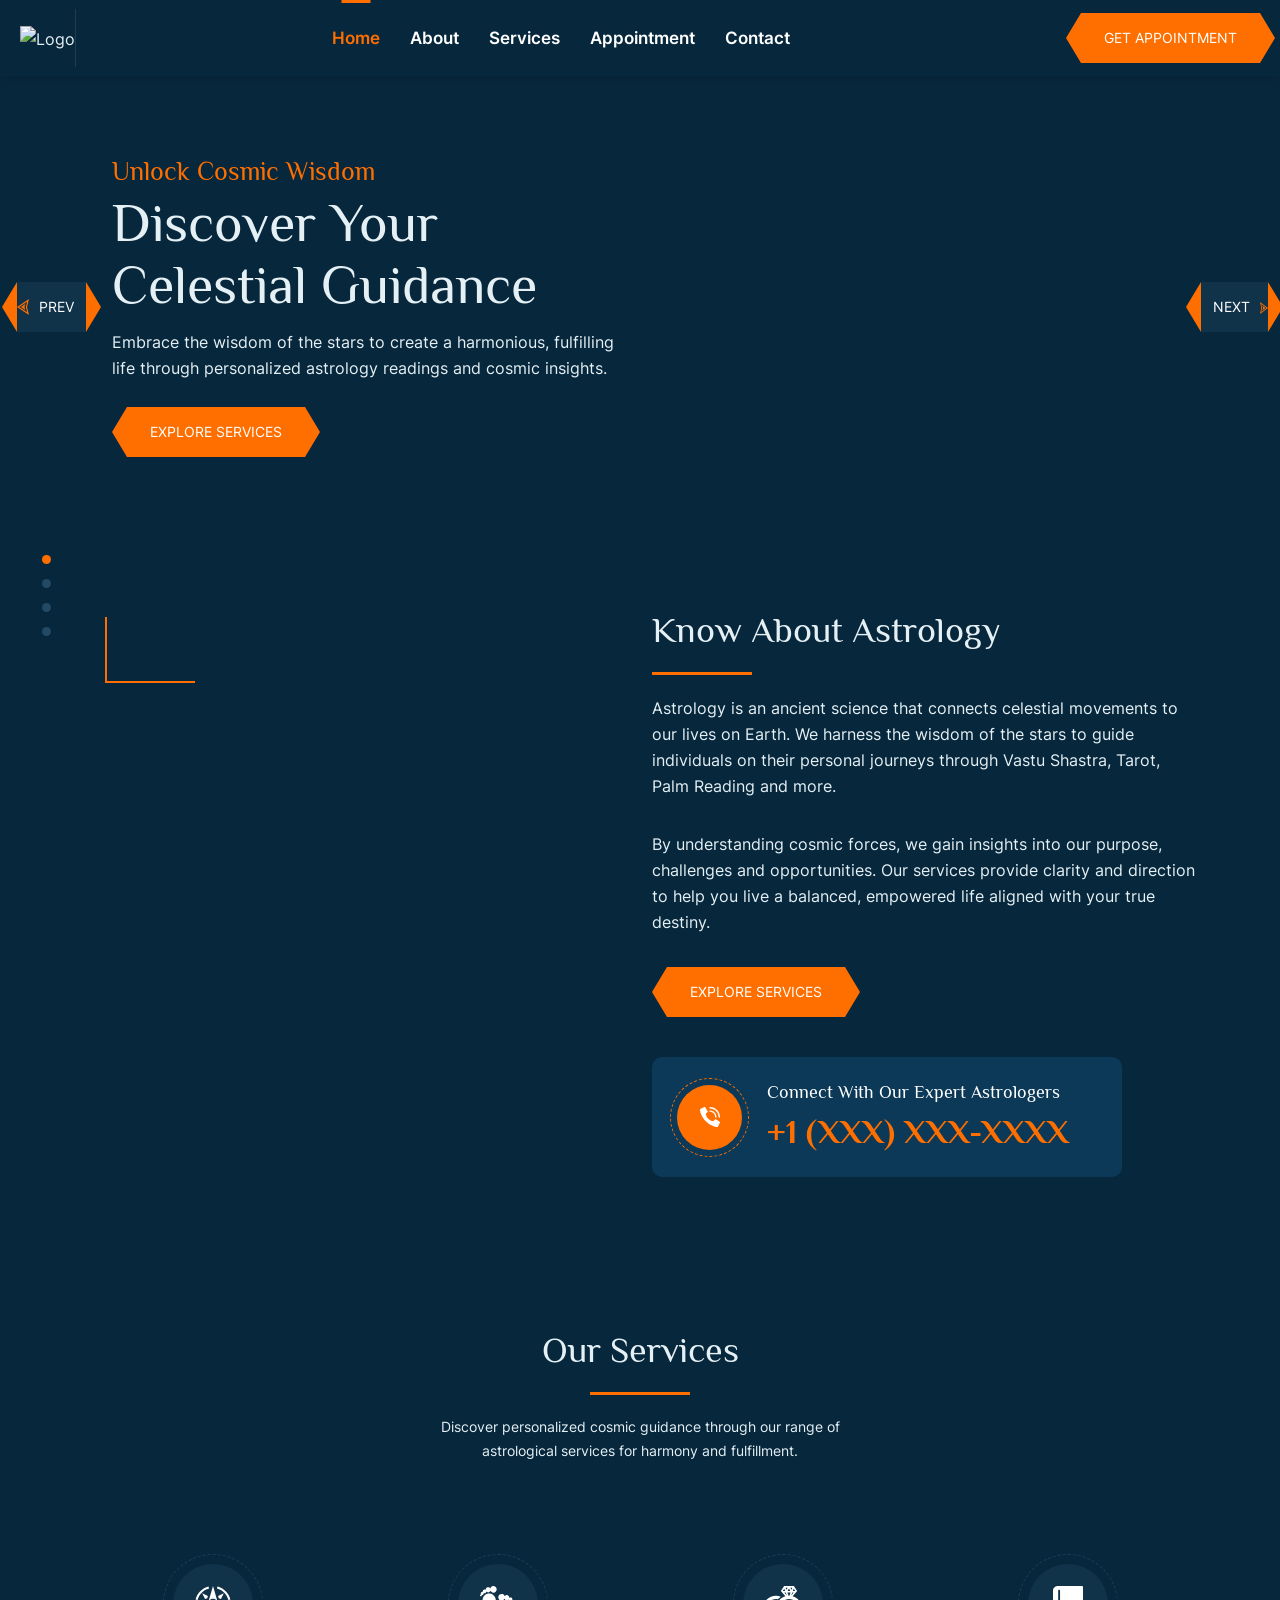
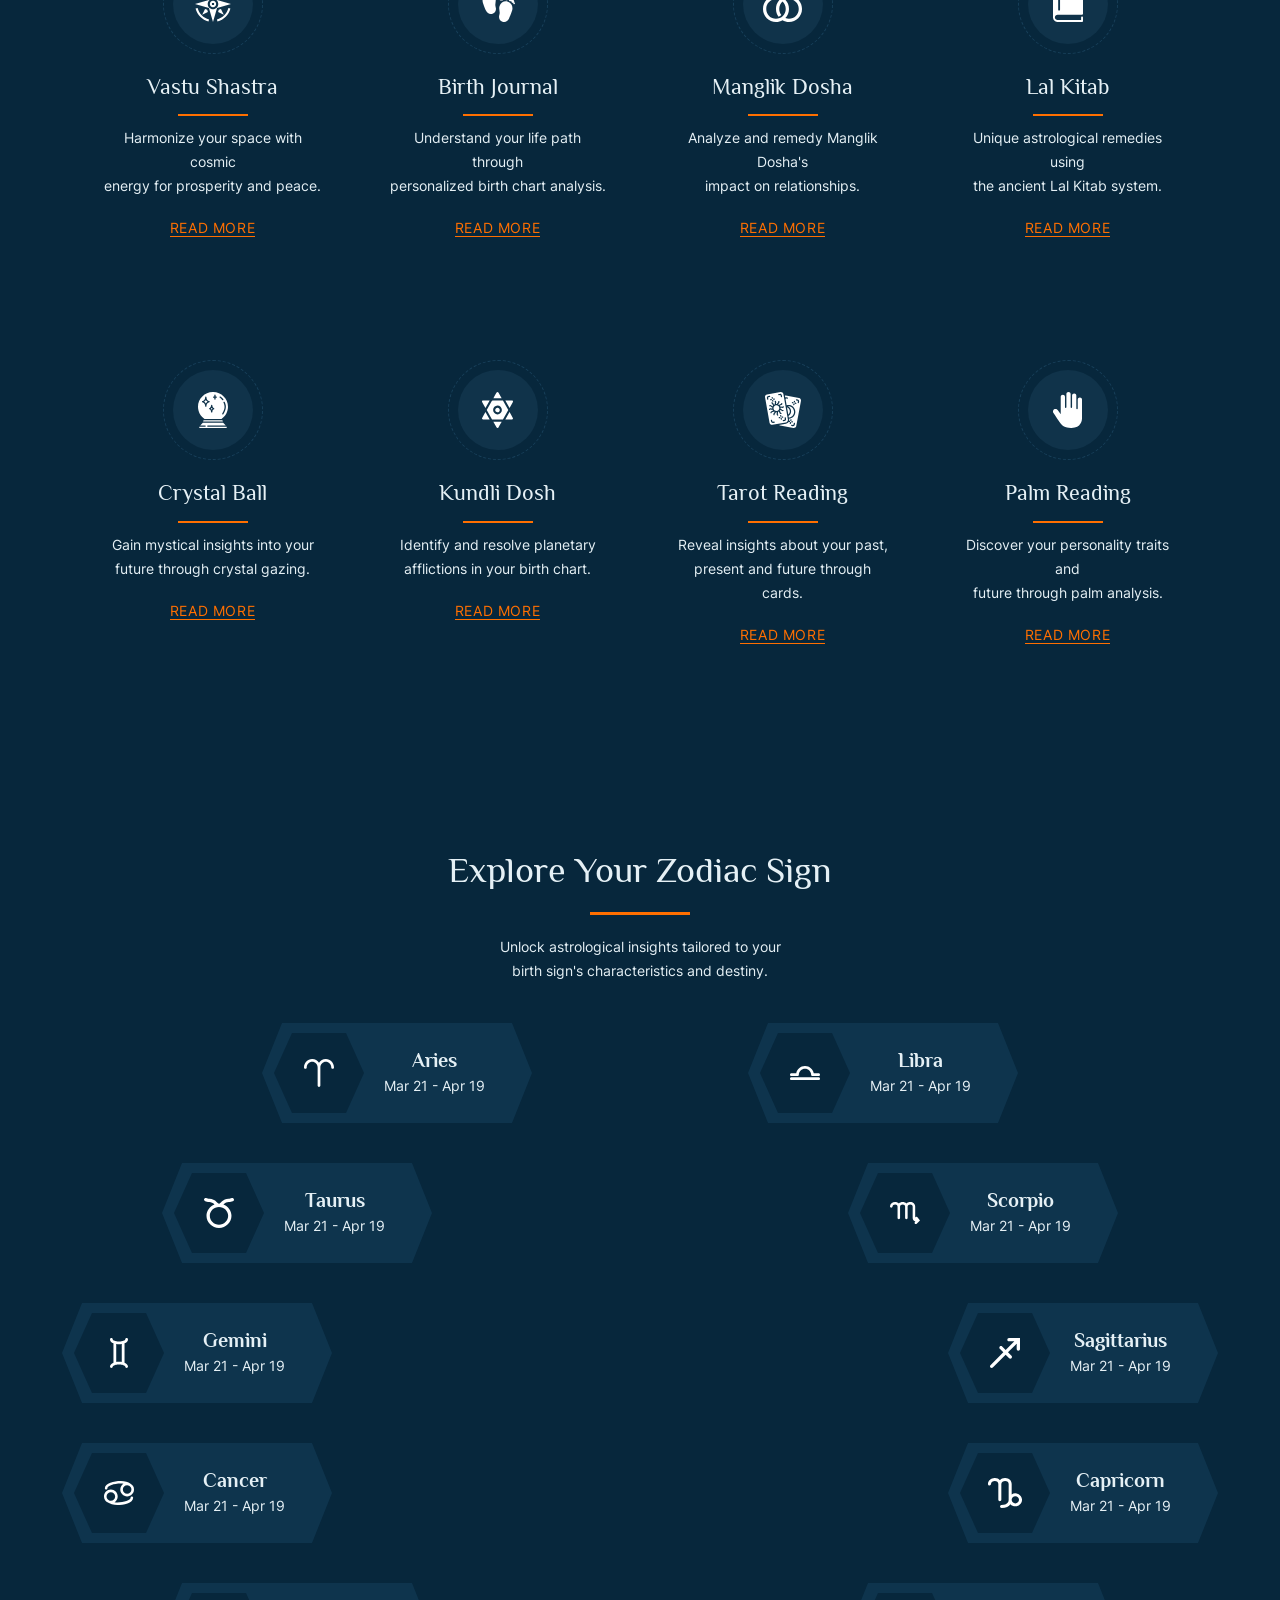
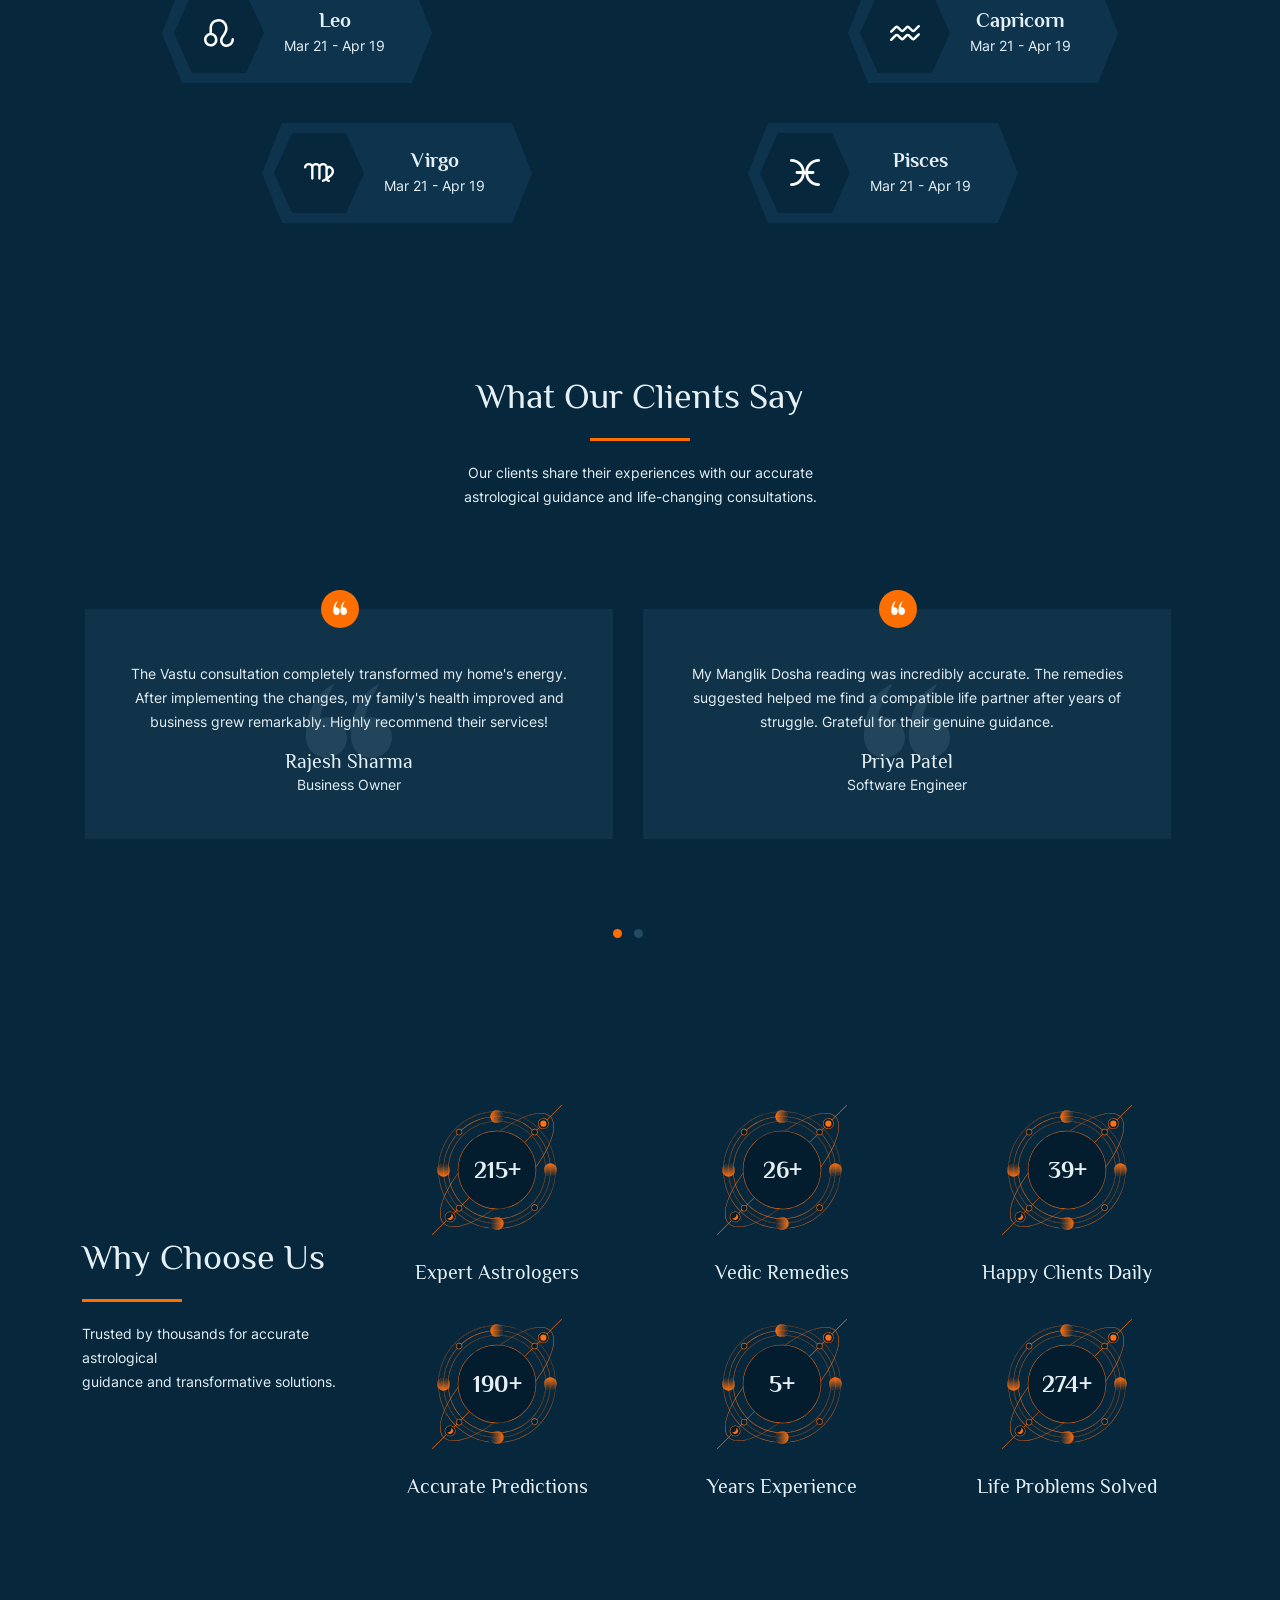
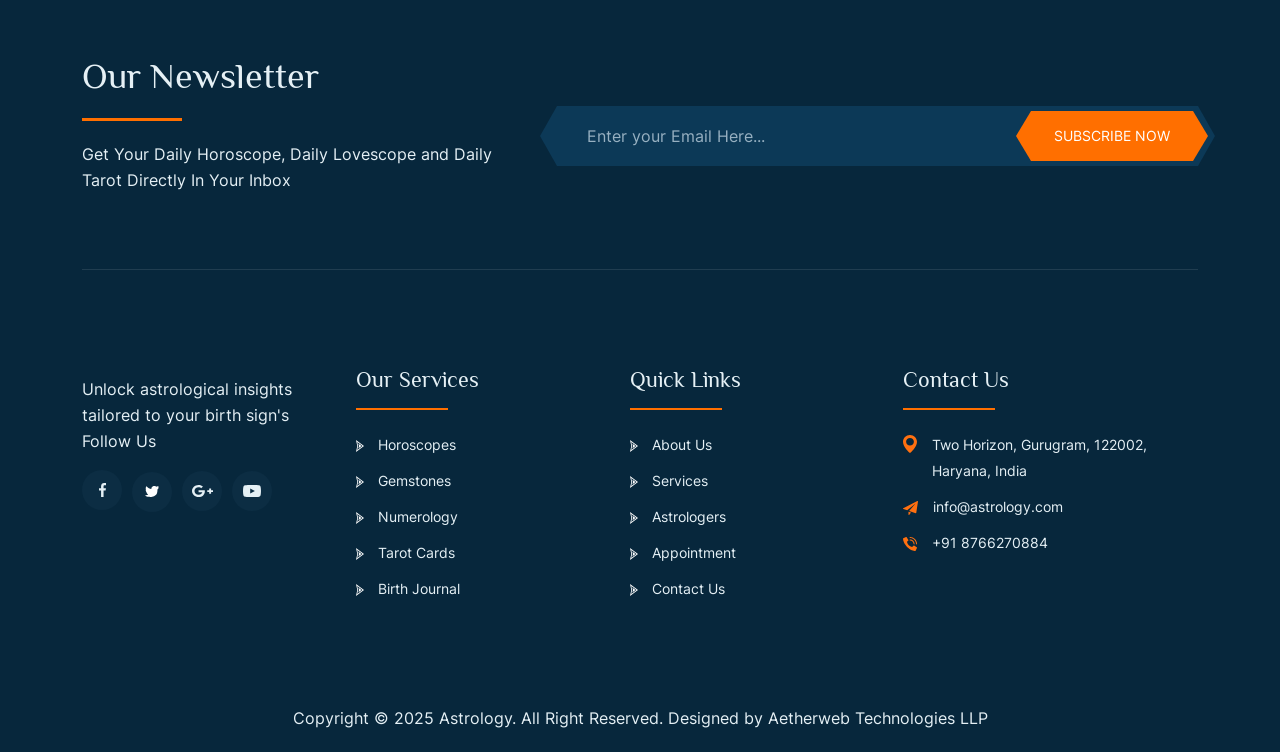
==== commit c18cafff: "content  changned" ====
--- a/index.html
+++ b/index.html
@@ -1,1041 +1,1054 @@
 <!DOCTYPE html>
 <html lang="en">
-<head>
+  <head>
     <title>Astrology</title>
-    <meta charset="UTF-8">
-    <meta http-equiv="X-UA-Compatible" content="IE=edge">
-    <meta name="viewport" content="width=device-width, initial-scale=1.0">
-
+    <meta charset="UTF-8" />
+    <meta http-equiv="X-UA-Compatible" content="IE=edge" />
+    <meta name="viewport" content="width=device-width, initial-scale=1.0" />
 
     <!-- stylesheet -->
-    
-    <link rel="stylesheet" type="text/css" href="assets/css/bootstrap.min.css">
-    <link rel="stylesheet" type="text/css" href="assets/js/plugin/slick/slick.css"/>
-    <link rel="stylesheet" type="text/css" href="assets/js/plugin/airdatepicker/datepicker.min.css"/>
-    <link rel="stylesheet" type="text/css" href="assets/css/fonts.css"/>
-    <link rel="stylesheet" type="text/css" href="assets/css/style.css"/>
+
+    <link
+      rel="stylesheet"
+      type="text/css"
+      href="assets/css/bootstrap.min.css"
+    />
+    <link
+      rel="stylesheet"
+      type="text/css"
+      href="assets/js/plugin/slick/slick.css"
+    />
+    <link
+      rel="stylesheet"
+      type="text/css"
+      href="assets/js/plugin/airdatepicker/datepicker.min.css"
+    />
+    <link rel="stylesheet" type="text/css" href="assets/css/fonts.css" />
+    <link rel="stylesheet" type="text/css" href="assets/css/style.css" />
     <!-- favicon -->
-    <link rel="shortcut icon" href="assets/images/favicon.png" type="image/x-icon">
-</head>
-<body>
+    <link
+      rel="shortcut icon"
+      href="assets/images/favicon.png"
+      type="image/x-icon"
+    />
+  </head>
+  <body>
     <div class="as_loader">
-        <img src="assets/images/loader.png" alt="" class="img-responsive">
-    </div> 
+      <img src="assets/images/loader.png" alt="" class="img-responsive" />
+    </div>
     <div class="as_main_wrapper">
-        <section class="as_header_wrapper">
-            <div class="as_logo">
-                <a href="javascript:;"><img src="https://dummyimage.com/148x59" alt=""></a>
-            </div>
-            <div class="as_header_detail">
-                <div class="as_info_detail">
+      <!-- //////////////////////////
+          Header Section
+        ///////////////////////////////-->
+
+        
+<section class="as_header_wrapper">
+  <div class="as_logo">
+    <a href="javascript:;"><img src="https://dummyimage.com/148x59" alt="Logo"></a>
+  </div>
+  <div class="as_menu">
+    <ul>
+      <li><a href="index.html" class="active">home</a></li>
+      <li><a href="about.html">about</a></li>
+      <li><a href="service.html">services</a></li>
+      <li><a href="appointment.html">appointment</a></li>
+      <li><a href="contact.html">contact</a></li>
+    </ul>
+  </div>
+  <div class="as_appointment_btn">
+    <a href="appointment.html" class="as_btn">Get Appointment</a>
+  </div>
+  <div class="as_toggle">
+    <img src="assets/images/svg/menu.svg" alt="Menu">
+  </div>
+</section>
+      <!-- //////////////////////////
+          Hero Section
+        ///////////////////////////////-->
+
+      <section class="as_banner_wrapper">
+        <div class="container-fluid">
+          <div class="row as_verticle_center">
+            <div
+              class="col-lg-6 order-lg-1 col-md-6 order-md-1 col-sm-12 order-sm-1 col-12 order-2"
+            >
+              <div class="as_banner_slider">
+                <div class="as_banner_detail">
+                  <h5 class="as_orange">Unlock Cosmic Wisdom</h5>
+                  <h1>
+                    Discover Your <br />
+                    Celestial Guidance
+                  </h1>
+                  <p>
+                    Embrace the wisdom of the stars to create a harmonious,
+                    fulfilling life through personalized astrology readings and
+                    cosmic insights.
+                  </p>
+                  <a href="javascript:;" class="as_btn">Explore Services</a>
+                </div>
+                <div class="as_banner_detail">
+                  <h5 class="as_orange">Ancient Astrology</h5>
+                  <h1>
+                    Understand Your <br />
+                    Unique Birth Chart
+                  </h1>
+                  <p>
+                    Discover your life's purpose and potential through detailed
+                    analysis of your birth chart and planetary alignments at
+                    birth.
+                  </p>
+                  <a href="javascript:;" class="as_btn">Learn More</a>
+                </div>
+                <div class="as_banner_detail">
+                  <h5 class="as_orange">Spiritual Guidance</h5>
+                  <h1>
+                    Transform Life <br />
+                    With Cosmic Energy
+                  </h1>
+                  <p>
+                    Align with universal energies through Vastu Shastra, Tarot
+                    readings, and palmistry for balance and positive
+                    transformation.
+                  </p>
+                  <a href="javascript:;" class="as_btn">Book Session</a>
+                </div>
+              </div>
+            </div>
+            <div
+              class="col-lg-6 order-lg-2 col-md-6 order-md-2 col-sm-12 order-sm-2 col-12 order-1"
+            >
+              <div class="as_banner_img text-center">
+                <img
+                  src="https://dummyimage.com/618x618"
+                  alt=""
+                  class="img-responsive"
+                />
+              </div>
+            </div>
+          </div>
+        </div>
+      </section>
+
+      <!-- //////////////////////////
+          About us
+        ///////////////////////////////-->
+
+      <section class="as_about_wrapper as_padderTop80 as_padderBottom80">
+        <div class="container">
+          <div class="row">
+            <div class="col-lg-6 col-md-12 col-sm-12 col-12">
+              <div class="as_about_slider">
+                <div>
+                  <div class="as_aboutimg text-right">
+                    <img
+                      src="https://dummyimage.com/463x505"
+                      alt=""
+                      class="img-responsive"
+                    />
+                  </div>
+                </div>
+                <div>
+                  <div class="as_aboutimg text-right">
+                    <img
+                      src="https://dummyimage.com/463x505"
+                      alt=""
+                      class="img-responsive"
+                    />
+                  </div>
+                </div>
+                <div>
+                  <div class="as_aboutimg text-right">
+                    <img
+                      src="https://dummyimage.com/463x505"
+                      alt=""
+                      class="img-responsive"
+                    />
+                  </div>
+                </div>
+                <div>
+                  <div class="as_aboutimg text-right">
+                    <img
+                      src="https://dummyimage.com/463x505"
+                      alt=""
+                      class="img-responsive"
+                    />
+                  </div>
+                </div>
+              </div>
+            </div>
+            <div class="col-lg-6 col-md-12 col-sm-12 col-12">
+              <h1 class="as_heading">Know About Astrology</h1>
+              <p>
+                Astrology is an ancient science that connects celestial
+                movements to our lives on Earth. We harness the wisdom of the
+                stars to guide individuals on their personal journeys through
+                Vastu Shastra, Tarot, Palm Reading and more.
+              </p>
+              <p>
+                By understanding cosmic forces, we gain insights into our
+                purpose, challenges and opportunities. Our services provide
+                clarity and direction to help you live a balanced, empowered
+                life aligned with your true destiny.
+              </p>
+              <a href="javascript:;" class="as_btn">Explore Services</a>
+
+              <div class="as_contact_expert">
+                <span class="as_icon">
+                  <svg
+                    xmlns="http://www.w3.org/2000/svg"
+                    xmlns:xlink="http://www.w3.org/1999/xlink"
+                    preserveAspectRatio="xMidYMid"
+                    width="20"
+                    height="20"
+                    viewBox="0 0 20 20"
+                  >
+                    <defs>
+                      <style>
+                        .cls-1 {
+                          fill: #fff;
+                          fill-rule: evenodd;
+                        }
+                      </style>
+                    </defs>
+                    <path
+                      d="M19.797,10.487 C19.668,10.616 19.493,10.689 19.310,10.689 C18.929,10.689 18.620,10.380 18.620,9.999 C18.615,5.241 14.759,1.385 10.000,1.379 C9.619,1.379 9.310,1.070 9.310,0.689 C9.310,0.308 9.619,-0.000 10.000,-0.000 C15.520,0.006 19.993,4.478 19.999,9.999 C19.999,10.183 19.927,10.358 19.797,10.487 ZM15.172,9.999 C15.169,7.144 12.855,4.830 10.000,4.827 C9.619,4.827 9.310,4.518 9.310,4.138 C9.310,3.757 9.619,3.448 10.000,3.448 C13.617,3.452 16.547,6.383 16.551,9.999 C16.551,10.380 16.243,10.689 15.862,10.689 C15.481,10.689 15.172,10.380 15.172,9.999 ZM12.864,14.155 C13.076,14.182 13.288,14.109 13.438,13.957 L14.982,12.413 C15.209,12.186 15.563,12.146 15.835,12.317 L19.655,14.775 C19.955,14.965 20.063,15.350 19.905,15.668 L18.045,19.616 C17.918,19.873 17.645,20.024 17.360,19.995 C15.394,19.789 10.563,18.932 5.815,14.183 C1.067,9.435 0.210,4.604 0.003,2.638 C-0.026,2.352 0.125,2.079 0.382,1.952 L4.331,0.093 C4.649,-0.067 5.036,0.043 5.224,0.344 L7.684,4.164 C7.854,4.436 7.814,4.790 7.586,5.017 L6.042,6.560 C5.890,6.711 5.818,6.924 5.845,7.135 C5.942,7.900 6.373,9.809 8.282,11.718 C10.191,13.627 12.099,14.057 12.864,14.155 Z"
+                      class="cls-1"
+                    />
+                  </svg>
+                </span>
+                <div>
+                  <h5 class="as_white">Connect With Our Expert Astrologers</h5>
+                  <h1 class="as_orange">+1 (XXX) XXX-XXXX</h1>
+                </div>
+              </div>
+            </div>
+          </div>
+        </div>
+      </section>
+
+      <!-- //////////////////////////
+          Service section
+        ///////////////////////////////-->
+
+      <section class="as_service_wrapper as_padderTop80 as_padderBottom80">
+        <div class="container">
+          <div class="row">
+            <div class="col-lg-12 text-center">
+              <h1 class="as_heading as_heading_center">Our Services</h1>
+              <p class="as_font14 as_padderBottom5">
+                Discover personalized cosmic guidance through our range of<br />astrological
+                services for harmony and fulfillment.
+              </p>
+            </div>
+
+            <div class="col-lg-3 col-md-6 col-sm-6 col-xs-12">
+              <div class="as_service_box text-center">
+                <span class="as_icon">
+                  <img src="assets/images/svg/service1.svg" alt="" />
+                </span>
+                <h4 class="as_subheading">Vastu Shastra</h4>
+                <p>
+                  Harmonize your space with cosmic<br />energy for prosperity
+                  and peace.
+                </p>
+                <a href="service.html" class="as_link">read more</a>
+              </div>
+            </div>
+            <div class="col-lg-3 col-md-6 col-sm-6 col-xs-12">
+              <div class="as_service_box text-center">
+                <span class="as_icon">
+                  <img src="assets/images/svg/service2.svg" alt="" />
+                </span>
+                <h4 class="as_subheading">Birth Journal</h4>
+                <p>
+                  Understand your life path through<br />personalized birth
+                  chart analysis.
+                </p>
+                <a href="service.html" class="as_link">read more</a>
+              </div>
+            </div>
+            <div class="col-lg-3 col-md-6 col-sm-6 col-xs-12">
+              <div class="as_service_box text-center">
+                <span class="as_icon">
+                  <img src="assets/images/svg/service3.svg" alt="" />
+                </span>
+                <h4 class="as_subheading">Manglik Dosha</h4>
+                <p>
+                  Analyze and remedy Manglik Dosha's<br />impact on
+                  relationships.
+                </p>
+                <a href="service.html" class="as_link">read more</a>
+              </div>
+            </div>
+            <div class="col-lg-3 col-md-6 col-sm-6 col-xs-12">
+              <div class="as_service_box text-center">
+                <span class="as_icon">
+                  <img src="assets/images/svg/service4.svg" alt="" />
+                </span>
+                <h4 class="as_subheading">Lal Kitab</h4>
+                <p>
+                  Unique astrological remedies using<br />the ancient Lal Kitab
+                  system.
+                </p>
+                <a href="service.html" class="as_link">read more</a>
+              </div>
+            </div>
+            <div class="col-lg-3 col-md-6 col-sm-6 col-xs-12">
+              <div class="as_service_box text-center">
+                <span class="as_icon">
+                  <img src="assets/images/svg/service5.svg" alt="" />
+                </span>
+                <h4 class="as_subheading">Crystal Ball</h4>
+                <p>
+                  Gain mystical insights into your<br />future through crystal
+                  gazing.
+                </p>
+                <a href="service.html" class="as_link">read more</a>
+              </div>
+            </div>
+            <div class="col-lg-3 col-md-6 col-sm-6 col-xs-12">
+              <div class="as_service_box text-center">
+                <span class="as_icon">
+                  <img src="assets/images/svg/service6.svg" alt="" />
+                </span>
+                <h4 class="as_subheading">Kundli Dosh</h4>
+                <p>
+                  Identify and resolve planetary<br />afflictions in your birth
+                  chart.
+                </p>
+                <a href="service.html" class="as_link">read more</a>
+              </div>
+            </div>
+            <div class="col-lg-3 col-md-6 col-sm-6 col-xs-12">
+              <div class="as_service_box text-center">
+                <span class="as_icon">
+                  <img src="assets/images/svg/service7.svg" alt="" />
+                </span>
+                <h4 class="as_subheading">Tarot Reading</h4>
+                <p>
+                  Reveal insights about your past,<br />present and future
+                  through cards.
+                </p>
+                <a href="service.html" class="as_link">read more</a>
+              </div>
+            </div>
+            <div class="col-lg-3 col-md-6 col-sm-6 col-xs-12">
+              <div class="as_service_box text-center">
+                <span class="as_icon">
+                  <img src="assets/images/svg/service8.svg" alt="" />
+                </span>
+                <h4 class="as_subheading">Palm Reading</h4>
+                <p>
+                  Discover your personality traits and<br />future through palm
+                  analysis.
+                </p>
+                <a href="service.html" class="as_link">read more</a>
+              </div>
+            </div>
+          </div>
+        </div>
+      </section>
+
+      <!-- //////////////////////////
+          Chhose zodiac
+        ///////////////////////////////-->
+
+      <section class="as_zodiac_sign_wrapper as_padderTop80 as_padderBottom80">
+        <div class="container">
+          <div class="row">
+            <div class="col-lg-12 text-center">
+              <h1 class="as_heading as_heading_center">
+                Explore Your Zodiac Sign
+              </h1>
+              <p class="as_font14 as_margin0">
+                Unlock astrological insights tailored to your<br />birth sign's
+                characteristics and destiny.
+              </p>
+
+              <div class="as_zodiac_inner text-left">
+                <div class="row as_verticle_center">
+                  <div class="col-lg-3 col-md-12 col-sm-12 col-12">
+                    <ul class="as_sign_ul">
+                      <li class="as_sign_box">
+                        <a href="zodiac_single.html">
+                          <span class="as_sign">
+                            <img src="assets/images/svg/sign1.svg" alt="" />
+                          </span>
+                          <div>
+                            <h5>Aries</h5>
+                            <p>Mar 21 - Apr 19</p>
+                          </div>
+                        </a>
+                      </li>
+                      <li class="as_sign_box">
+                        <a href="zodiac_single.html">
+                          <span class="as_sign">
+                            <img src="assets/images/svg/sign2.svg" alt="" />
+                          </span>
+                          <div>
+                            <h5>Taurus</h5>
+                            <p>Mar 21 - Apr 19</p>
+                          </div>
+                        </a>
+                      </li>
+                      <li class="as_sign_box">
+                        <a href="zodiac_single.html">
+                          <span class="as_sign">
+                            <img src="assets/images/svg/sign3.svg" alt="" />
+                          </span>
+                          <div>
+                            <h5>Gemini</h5>
+                            <p>Mar 21 - Apr 19</p>
+                          </div>
+                        </a>
+                      </li>
+                      <li class="as_sign_box">
+                        <a href="zodiac_single.html">
+                          <span class="as_sign">
+                            <img src="assets/images/svg/sign4.svg" alt="" />
+                          </span>
+                          <div>
+                            <h5>Cancer</h5>
+                            <p>Mar 21 - Apr 19</p>
+                          </div>
+                        </a>
+                      </li>
+                      <li class="as_sign_box">
+                        <a href="zodiac_single.html">
+                          <span class="as_sign">
+                            <img src="assets/images/svg/sign5.svg" alt="" />
+                          </span>
+                          <div>
+                            <h5>Leo</h5>
+                            <p>Mar 21 - Apr 19</p>
+                          </div>
+                        </a>
+                      </li>
+                      <li class="as_sign_box">
+                        <a href="zodiac_single.html">
+                          <span class="as_sign">
+                            <img src="assets/images/svg/sign6.svg" alt="" />
+                          </span>
+                          <div>
+                            <h5>Virgo</h5>
+                            <p>Mar 21 - Apr 19</p>
+                          </div>
+                        </a>
+                      </li>
+                    </ul>
+                  </div>
+                  <div class="col-lg-6 col-md-12 col-sm-12 col-12">
+                    <div class="as_sign_img text-center">
+                      <img
+                        src="https://dummyimage.com/636x636"
+                        alt=""
+                        class="img-responsive"
+                      />
+                    </div>
+                  </div>
+                  <div class="col-lg-3 col-md-12 col-sm-12 col-12">
+                    <ul class="as_sign_ul as_sign_ul_right">
+                      <li class="as_sign_box">
+                        <a href="zodiac_single.html">
+                          <span class="as_sign">
+                            <img src="assets/images/svg/sign7.svg" alt="" />
+                          </span>
+                          <div>
+                            <h5>Libra</h5>
+                            <p>Mar 21 - Apr 19</p>
+                          </div>
+                        </a>
+                      </li>
+                      <li class="as_sign_box">
+                        <a href="zodiac_single.html">
+                          <span class="as_sign">
+                            <img src="assets/images/svg/sign8.svg" alt="" />
+                          </span>
+                          <div>
+                            <h5>Scorpio</h5>
+                            <p>Mar 21 - Apr 19</p>
+                          </div>
+                        </a>
+                      </li>
+                      <li class="as_sign_box">
+                        <a href="zodiac_single.html">
+                          <span class="as_sign">
+                            <img src="assets/images/svg/sign9.svg" alt="" />
+                          </span>
+                          <div>
+                            <h5>Sagittarius</h5>
+                            <p>Mar 21 - Apr 19</p>
+                          </div>
+                        </a>
+                      </li>
+                      <li class="as_sign_box">
+                        <a href="zodiac_single.html">
+                          <span class="as_sign">
+                            <img src="assets/images/svg/sign10.svg" alt="" />
+                          </span>
+                          <div>
+                            <h5>Capricorn</h5>
+                            <p>Mar 21 - Apr 19</p>
+                          </div>
+                        </a>
+                      </li>
+                      <li class="as_sign_box">
+                        <a href="zodiac_single.html">
+                          <span class="as_sign">
+                            <img src="assets/images/svg/sign11.svg" alt="" />
+                          </span>
+                          <div>
+                            <h5>Capricorn</h5>
+                            <p>Mar 21 - Apr 19</p>
+                          </div>
+                        </a>
+                      </li>
+                      <li class="as_sign_box">
+                        <a href="zodiac_single.html">
+                          <span class="as_sign">
+                            <img src="assets/images/svg/sign12.svg" alt="" />
+                          </span>
+                          <div>
+                            <h5>Pisces</h5>
+                            <p>Mar 21 - Apr 19</p>
+                          </div>
+                        </a>
+                      </li>
+                    </ul>
+                  </div>
+                </div>
+              </div>
+            </div>
+          </div>
+        </div>
+      </section>
+
+      <!-- //////////////////////////
+          What our coustmer
+        ///////////////////////////////-->
+
+      <section class="as_customer_wrapper as_padderBottom80 as_padderTop80">
+        <div class="container">
+          <div class="row">
+            <div class="col-lg-12 text-center">
+              <h1 class="as_heading as_heading_center">What Our Clients Say</h1>
+              <p class="as_font14 as_margin0 as_padderBottom50">
+                Our clients share their experiences with our accurate<br />astrological
+                guidance and life-changing consultations.
+              </p>
+            </div>
+
+            <div class="row as_customer_slider">
+              <div class="col-lg-6 col-md-6">
+                <div class="as_customer_box text-center">
+                  <span class="as_customer_img">
+                    <img src="https://dummyimage.com/91x91" alt="" />
+                    <span
+                      ><img src="assets/images/svg/quote1.svg" alt=""
+                    /></span>
+                  </span>
+                  <p class="as_margin0">
+                    The Vastu consultation completely transformed my home's
+                    energy. After implementing the changes, my family's health
+                    improved and business grew remarkably. Highly recommend
+                    their services!
+                  </p>
+                  <h3>Rajesh Sharma</h3>
+                  <p class="as_margin0">Business Owner</p>
+                </div>
+              </div>
+              <div class="col-lg-6 col-md-6">
+                <div class="as_customer_box text-center">
+                  <span class="as_customer_img">
+                    <img src="https://dummyimage.com/91x91" alt="" />
+                    <span
+                      ><img src="assets/images/svg/quote1.svg" alt=""
+                    /></span>
+                  </span>
+                  <p class="as_margin0">
+                    My Manglik Dosha reading was incredibly accurate. The
+                    remedies suggested helped me find a compatible life partner
+                    after years of struggle. Grateful for their genuine
+                    guidance.
+                  </p>
+                  <h3>Priya Patel</h3>
+                  <p class="as_margin0">Software Engineer</p>
+                </div>
+              </div>
+              <div class="col-lg-6 col-md-6">
+                <div class="as_customer_box text-center">
+                  <span class="as_customer_img">
+                    <img src="https://dummyimage.com/91x91" alt="" />
+                    <span
+                      ><img src="assets/images/svg/quote1.svg" alt=""
+                    /></span>
+                  </span>
+                  <p class="as_margin0">
+                    The birth chart analysis revealed career paths I never
+                    considered. Following their advice led to a promotion within
+                    months. Their insights are truly life-changing!
+                  </p>
+                  <h3>Arjun Kapoor</h3>
+                  <p class="as_margin0">Marketing Professional</p>
+                </div>
+              </div>
+              <div class="col-lg-6 col-md-6">
+                <div class="as_customer_box text-center">
+                  <span class="as_customer_img">
+                    <img src="https://dummyimage.com/91x91" alt="" />
+                    <span
+                      ><img src="assets/images/svg/quote1.svg" alt=""
+                    /></span>
+                  </span>
+                  <p class="as_margin0">
+                    The tarot reading predicted my overseas opportunity
+                    accurately. Their guidance helped me prepare mentally and
+                    practically for this big life transition.
+                  </p>
+                  <h3>Meera Desai</h3>
+                  <p class="as_margin0">College Student</p>
+                </div>
+              </div>
+            </div>
+          </div>
+        </div>
+      </section>
+
+      <!-- //////////////////////////
+          why choose us
+        ///////////////////////////////-->
+
+      <section class="as_whychoose_wrapper as_padderTop80 as_padderBottom50">
+        <div class="container">
+          <div class="row as_verticle_center">
+            <div class="col-lg-3 col-md-12">
+              <h1 class="as_heading">Why Choose Us</h1>
+              <p class="as_font14 as_margin0">
+                Trusted by thousands for accurate astrological<br />guidance and
+                transformative solutions.
+              </p>
+            </div>
+            <div class="col-lg-9 col-md-12">
+              <div class="row">
+                <div class="col-lg-4 col-md-6 col-sm-6 col-xs-12">
+                  <div class="as_whychoose_box text-center">
+                    <span class="as_number">
+                      <span>
+                        <span data-from="0" data-to="512" data-speed="5000"
+                          >512</span
+                        >+
+                      </span>
+                      <img src="assets/images/svg/shape.svg" alt="" />
+                    </span>
+                    <h4>Expert Astrologers</h4>
+                  </div>
+                </div>
+                <div class="col-lg-4 col-md-6 col-sm-6 col-xs-12">
+                  <div class="as_whychoose_box text-center">
+                    <span class="as_number">
+                      <span>
+                        <span data-from="0" data-to="62" data-speed="5000"
+                          >62</span
+                        >+
+                      </span>
+                      <img src="assets/images/svg/shape.svg" alt="" />
+                    </span>
+                    <h4>Vedic Remedies</h4>
+                  </div>
+                </div>
+                <div class="col-lg-4 col-md-6 col-sm-6 col-xs-12">
+                  <div class="as_whychoose_box text-center">
+                    <span class="as_number">
+                      <span>
+                        <span data-from="0" data-to="94" data-speed="5000"
+                          >94</span
+                        >+
+                      </span>
+                      <img src="assets/images/svg/shape.svg" alt="" />
+                    </span>
+                    <h4>Happy Clients Daily</h4>
+                  </div>
+                </div>
+                <div class="col-lg-4 col-md-6 col-sm-6 col-xs-12">
+                  <div class="as_whychoose_box text-center">
+                    <span class="as_number">
+                      <span>
+                        <span data-from="0" data-to="452" data-speed="5000"
+                          >452</span
+                        >+
+                      </span>
+                      <img src="assets/images/svg/shape.svg" alt="" />
+                    </span>
+                    <h4>Accurate Predictions</h4>
+                  </div>
+                </div>
+                <div class="col-lg-4 col-md-6 col-sm-6 col-xs-12">
+                  <div class="as_whychoose_box text-center">
+                    <span class="as_number">
+                      <span>
+                        <span data-from="0" data-to="12" data-speed="5000"
+                          >12</span
+                        >+
+                      </span>
+                      <img src="assets/images/svg/shape.svg" alt="" />
+                    </span>
+                    <h4>Years Experience</h4>
+                  </div>
+                </div>
+                <div class="col-lg-4 col-md-6 col-sm-6 col-xs-12">
+                  <div class="as_whychoose_box text-center">
+                    <span class="as_number">
+                      <span>
+                        <span data-from="0" data-to="652" data-speed="5000"
+                          >652</span
+                        >+
+                      </span>
+                      <img src="assets/images/svg/shape.svg" alt="" />
+                    </span>
+                    <h4>Life Problems Solved</h4>
+                  </div>
+                </div>
+              </div>
+            </div>
+          </div>
+        </div>
+      </section>
+
+      <!-- //////////////////////////
+          Footer section
+        ///////////////////////////////-->
+
+      <section class="as_footer_wrapper as_padderTop80">
+        <div class="container">
+          <div class="as_newsletter_wrapper as_padderBottom60">
+            <div class="row">
+              <div class="col-xl-5 col-lg-5 col-md-12 col-sm-12">
+                <h1 class="as_heading">Our Newsletter</h1>
+                <p>
+                  Get Your Daily Horoscope, Daily Lovescope and Daily<br />
+                  Tarot Directly In Your Inbox
+                </p>
+              </div>
+              <div class="col-xl-7 col-lg-7 col-md-12 col-sm-12">
+                <div class="as_newsletter_box">
+                  <input
+                    type="text"
+                    name=""
+                    id=""
+                    class="form-control"
+                    placeholder="Enter your Email Here..."
+                  />
+                  <a href="javascript:;" class="as_btn">subscribe now</a>
+                </div>
+              </div>
+            </div>
+          </div>
+
+          <div class="as_footer_inner as_padderTop50 as_padderBottom80">
+            <div class="row">
+              <div class="col-lg-3 col-md-6 col-sm-6 col-12">
+                <div class="as_footer_widget">
+                  <div class="as_footer_logo">
+                    <a href="index.html"
+                      ><img src="https://dummyimage.com/148x59" alt=""
+                    /></a>
+                  </div>
+                  <characteristics>
+                    Unlock astrological insights tailored to your birth sign's
+                  </characteristics and destiny.p>
+
+                  <div class="as_share_box">
+                    <p>Follow Us</p>
                     <ul>
-                        <li>
-                            <a href="javascript:;">
-                                <div class="as_infobox">
-                                    <span class="as_infoicon">
-                                        <img src="assets/images/svg/headphone.svg" alt="">
-                                    </span>
-                                <span class="as_orange">Talk to our Astrogers -</span>+1800 326 3264
-                                </div>
-                            </a>
-                        </li>
-                        <li>
-                            <a href="javascript:;">
-                                <div class="as_infobox">
-                                    <span class="as_infoicon">
-                                        <img src="assets/images/svg/mail1.svg" alt="">
-                                    </span>
-                                <span class="as_orange">Talk to our Astrogers -</span>support@website.com
-                                </div>
-                            </a>
-                        </li>
+                      <li>
+                        <a href="javascript:;"
+                          ><img src="assets/images/svg/facebook.svg" alt=""
+                        /></a>
+                      </li>
+                      <li>
+                        <a href="javascript:;"
+                          ><img src="assets/images/svg/twitter.svg" alt=""
+                        /></a>
+                      </li>
+                      <li>
+                        <a href="javascript:;"
+                          ><img src="assets/images/svg/google.svg" alt=""
+                        /></a>
+                      </li>
+                      <li>
+                        <a href="javascript:;"
+                          ><img src="assets/images/svg/youtube.svg" alt=""
+                        /></a>
+                      </li>
                     </ul>
-                  <!--   <div class="as_right_info">
-                        <a href="javascript:;">
-                            <div class="as_infobox" data-bs-toggle="modal" data-bs-target="#as_login">
-                                <span class="as_infoicon">
-                                    <img src="assets/images/svg/login.svg" alt="">
-                                </span>
-                                <span class="as_logintext">Log in / Register</span>
-                            </div>
-                        </a>
-                        <div class="as_cart">
-                            <div class="as_cart_wrapper">
-                                <span><img src="assets/images/svg/cart.svg" alt=""><span class="as_cartnumber">02</span></span>
-                                $512
-                            </div>
-
-                            <div class="as_cart_box">
-								<div class="as_cart_list">
-									<ul>
-										<li>
-											<div class="as_cart_img">
-												<img src="assets/images/prod1_d.jpg" class="img-responsive">
-											</div>
-											<div class="as_cart_info">
-												<a href="#">Yellow Sapphire</a>
-												<p>1 X $20.00</p>
-												<a href="javascript:;" class="as_cart_remove"><i class="fa fa-trash"></i></a>
-											</div>
-										</li>
-										<li>
-											<div class="as_cart_img">
-												<img src="assets/images/prod2_D.jpg" class="img-responsive">
-											</div>
-											<div class="as_cart_info">
-												<a href="#">yantra</a>
-												<p>1 X $10.00</p>
-												<a href="javascript:;" class="as_cart_remove"><i class="fa fa-trash"></i></a>
-											</div>
-										</li>
-									</ul>
-								</div>
-								<div class="as_cart_total">
-									<p>total<span>$30.00</span></p>
-								</div>
-								<div class="as_cart_btn">
-									<button type="button" class="as_btn">view cart</button>
-									<button type="button" class="as_btn">checkout</button>
-								</div>
-							</div>
-                        </div>
-                    </div> -->
-                </div>
-                <div class="as_menu_wrapper">
-                    <span class="as_toggle bg_overlay">
-                        <img src="assets/images/svg/menu.svg" alt="">
-                    </span>
-                    <div class="as_menu">
-                        <ul>
-                            <li><a href="index.html" class="active">home</a></li>
-                            <li><a href="about.html">about</a></li>
-                            <li><a href="service.html">services</a></li>
-                          
-                            <li><a href="appointment.html">appointment</a></li>
-                            <li><a href="shop.html">shop</a>
-                                
-                            </li>
-                           
-                            <li><a href="contact.html">contact</a></li>
-                        </ul>
-                    </div>
-                </div>
-                <span class="as_body_overlay"></span>
-            </div>  
-        </section> 
-        <section class="as_banner_wrapper">
-            <div class="container-fluid">
-                <div class="row as_verticle_center">
-                    <div class="col-lg-6 order-lg-1 col-md-6 order-md-1 col-sm-12 order-sm-1 col-12 order-2">
-                        <div class="as_banner_slider">
-                            <div class="as_banner_detail">
-                                <h5 class="as_orange">What’s Your Sign ?</h5>
-                                <h1>Read Your Daily <br> Horoscope Today</h1>
-                                <p>Consectetur adipiscing elit, sed do eiusmod tempor incididuesdeentiut labore etesde dolore magna aliquapspendisse and the gravida.</p>
-                                <a href="javascript:;" class="as_btn">read more</a>
-                            </div>
-                            <div class="as_banner_detail">
-                                <h5 class="as_orange">What’s Your Sign ?</h5>
-                                <h1>Read Your Daily <br> Horoscope Today</h1>
-                                <p>Consectetur adipiscing elit, sed do eiusmod tempor incididuesdeentiut labore etesde dolore magna aliquapspendisse and the gravida.</p>
-                                <a href="javascript:;" class="as_btn">read more</a>
-                            </div>
-                            <div class="as_banner_detail">
-                                <h5 class="as_orange">What’s Your Sign ?</h5>
-                                <h1>Read Your Daily <br> Horoscope Today</h1>
-                                <p>Consectetur adipiscing elit, sed do eiusmod tempor incididuesdeentiut labore etesde dolore magna aliquapspendisse and the gravida.</p>
-                                <a href="javascript:;" class="as_btn">read more</a>
-                            </div>
-                        </div>
-                    </div>
-                    <div class="col-lg-6 order-lg-2 col-md-6 order-md-2 col-sm-12 order-sm-2 col-12 order-1">
-                        <div class="as_banner_img text-center">
-                            <img src="https://dummyimage.com/618x618" alt="" class="img-responsive">
-                        </div>
-                    </div>
-                </div>
-            </div>
-        </section> 
-        <section class="as_about_wrapper as_padderTop80 as_padderBottom80">
-            <div class="container">
-                <div class="row">
-                    <div class="col-lg-6 col-md-12 col-sm-12 col-12">
-                        <div class="as_about_slider">
-                            <div>
-                                <div class="as_aboutimg text-right">
-                                    <img src="https://dummyimage.com/463x505" alt="" class="img-responsive">
-                                </div> 
-                            </div>
-                            <div>
-                                <div class="as_aboutimg text-right">
-                                    <img src="https://dummyimage.com/463x505" alt="" class="img-responsive">
-                                </div> 
-                            </div>
-                            <div>
-                                <div class="as_aboutimg text-right">
-                                    <img src="https://dummyimage.com/463x505" alt="" class="img-responsive">
-                                </div> 
-                            </div>
-                            <div>
-                                <div class="as_aboutimg text-right">
-                                    <img src="https://dummyimage.com/463x505" alt="" class="img-responsive">
-                                </div> 
-                            </div>
-                        </div>
-                    </div>
-                    <div class="col-lg-6 col-md-12 col-sm-12 col-12">
-                        <h1 class="as_heading">know about Astrology</h1>
-                        <p>t is a long established fact that a reader will be distracted by the readable content of a page when looking at its layout. The point of using Lorem Ipsum is that it esdehas a more-or less normal distribution of letters,</p>
-                        <p>As opposed to using 'Content here, content here', making it look likesdesdee readable English.Many desktop publishing packages and web page editors sdesnow use Lorem Ipsum as their default model text, and a search for 'lorem ipsum' will usdencover many web sites still in their  web page editors sdesnow infancy.</p>
-                        <a href="javascript:;" class="as_btn">read more</a>
-
-                        <div class="as_contact_expert">
-                            <span class="as_icon">
-                                <svg xmlns="http://www.w3.org/2000/svg" xmlns:xlink="http://www.w3.org/1999/xlink" preserveAspectRatio="xMidYMid" width="20" height="20" viewBox="0 0 20 20"> <defs><style>.cls-1{fill:#fff;fill-rule:evenodd}</style></defs> <path d="M19.797,10.487 C19.668,10.616 19.493,10.689 19.310,10.689 C18.929,10.689 18.620,10.380 18.620,9.999 C18.615,5.241 14.759,1.385 10.000,1.379 C9.619,1.379 9.310,1.070 9.310,0.689 C9.310,0.308 9.619,-0.000 10.000,-0.000 C15.520,0.006 19.993,4.478 19.999,9.999 C19.999,10.183 19.927,10.358 19.797,10.487 ZM15.172,9.999 C15.169,7.144 12.855,4.830 10.000,4.827 C9.619,4.827 9.310,4.518 9.310,4.138 C9.310,3.757 9.619,3.448 10.000,3.448 C13.617,3.452 16.547,6.383 16.551,9.999 C16.551,10.380 16.243,10.689 15.862,10.689 C15.481,10.689 15.172,10.380 15.172,9.999 ZM12.864,14.155 C13.076,14.182 13.288,14.109 13.438,13.957 L14.982,12.413 C15.209,12.186 15.563,12.146 15.835,12.317 L19.655,14.775 C19.955,14.965 20.063,15.350 19.905,15.668 L18.045,19.616 C17.918,19.873 17.645,20.024 17.360,19.995 C15.394,19.789 10.563,18.932 5.815,14.183 C1.067,9.435 0.210,4.604 0.003,2.638 C-0.026,2.352 0.125,2.079 0.382,1.952 L4.331,0.093 C4.649,-0.067 5.036,0.043 5.224,0.344 L7.684,4.164 C7.854,4.436 7.814,4.790 7.586,5.017 L6.042,6.560 C5.890,6.711 5.818,6.924 5.845,7.135 C5.942,7.900 6.373,9.809 8.282,11.718 C10.191,13.627 12.099,14.057 12.864,14.155 Z" class="cls-1"/> </svg>
-                            </span>
-                            <div>
-                                <h5 class="as_white">Contact Our Expert Astrologers</h5>
-                                <h1 class="as_orange">+ (91) 1800-124-105</h1>
-                            </div>
-                        </div>
-                    </div>
-                </div>
-            </div>
-        </section>
-        <section class="as_service_wrapper as_padderTop80 as_padderBottom80">
-            <div class="container">
-                <div class="row">
-                    <div class="col-lg-12 text-center">
-                        <h1 class="as_heading as_heading_center">our services</h1>
-                        <p class="as_font14 as_padderBottom5">Consectetur adipiscing elit, sed do eiusmod tempor incididuesdeentiut labore <br>etesde dolore magna aliquapspendisse and the gravida.</p>
-                    </div>
-
-                    <div class="col-lg-3 col-md-6 col-sm-6 col-xs-12">
-                        <div class="as_service_box text-center">
-                            <span class="as_icon">
-                                <img src="assets/images/svg/service1.svg" alt="">                                   
-                            </span>
-
-                            <h4 class="as_subheading">Vastu Shastra</h4>
-                            <p>Consectetur adipiscing elit sed do <br>eiusmod tempor incididunt.</p>
-                            <a href="service_detail.html" class="as_link">read more</a>
-                        </div>
-                    </div>
-                    <div class="col-lg-3 col-md-6 col-sm-6 col-xs-12">
-                        <div class="as_service_box text-center">
-                            <span class="as_icon">
-                                <img src="assets/images/svg/service2.svg" alt="">                                   
-                            </span>
-
-                            <h4 class="as_subheading">Birth Journal</h4>
-                            <p>Consectetur adipiscing elit sed do <br>eiusmod tempor incididunt.</p>
-                            <a href="service_detail.html" class="as_link">read more</a>
-                        </div>
-                    </div>
-                    <div class="col-lg-3 col-md-6 col-sm-6 col-xs-12">
-                        <div class="as_service_box text-center">
-                            <span class="as_icon">
-                                <img src="assets/images/svg/service3.svg" alt="">                                   
-                            </span>
-
-                            <h4 class="as_subheading">Manglik Dosha</h4>
-                            <p>Consectetur adipiscing elit sed do <br>eiusmod tempor incididunt.</p>
-                            <a href="service_detail.html" class="as_link">read more</a>
-                        </div>
-                    </div>
-                    <div class="col-lg-3 col-md-6 col-sm-6 col-xs-12">
-                        <div class="as_service_box text-center">
-                            <span class="as_icon">
-                                <img src="assets/images/svg/service4.svg" alt="">                               
-                            </span>
-
-                            <h4 class="as_subheading">Lal Kitab</h4>
-                            <p>Consectetur adipiscing elit sed do <br>eiusmod tempor incididunt.</p>
-                            <a href="service_detail.html" class="as_link">read more</a>
-                        </div>
-                    </div>
-                    <div class="col-lg-3 col-md-6 col-sm-6 col-xs-12">
-                        <div class="as_service_box text-center">
-                            <span class="as_icon">
-                                <img src="assets/images/svg/service5.svg" alt="">                                
-                            </span>
-
-                            <h4 class="as_subheading">Crystal Ball</h4>
-                            <p>Consectetur adipiscing elit sed do <br>eiusmod tempor incididunt.</p>
-                            <a href="service_detail.html" class="as_link">read more</a>
-                        </div>
-                    </div>
-                    <div class="col-lg-3 col-md-6 col-sm-6 col-xs-12">
-                        <div class="as_service_box text-center">
-                            <span class="as_icon">
-                                <img src="assets/images/svg/service6.svg" alt="">                                
-                            </span>
-
-                            <h4 class="as_subheading">Kundli Dosh</h4>
-                            <p>Consectetur adipiscing elit sed do <br>eiusmod tempor incididunt.</p>
-                            <a href="service_detail.html" class="as_link">read more</a>
-                        </div>
-                    </div>
-                    <div class="col-lg-3 col-md-6 col-sm-6 col-xs-12">
-                        <div class="as_service_box text-center">
-                            <span class="as_icon">
-                                <img src="assets/images/svg/service7.svg" alt="">                                 
-                            </span>
-
-                            <h4 class="as_subheading">Tarot Reading</h4>
-                            <p>Consectetur adipiscing elit sed do <br>eiusmod tempor incididunt.</p>
-                            <a href="service_detail.html" class="as_link">read more</a>
-                        </div>
-                    </div>
-                    <div class="col-lg-3 col-md-6 col-sm-6 col-xs-12">
-                        <div class="as_service_box text-center">
-                            <span class="as_icon">
-                                <img src="assets/images/svg/service8.svg" alt="">                                 
-                            </span>
-
-                            <h4 class="as_subheading">Palm Reading</h4>
-                            <p>Consectetur adipiscing elit sed do <br>eiusmod tempor incididunt.</p>
-                            <a href="service_detail.html" class="as_link">read more</a>
-                        </div>
-                    </div>
-                </div>
-            </div>
-        </section>
-        <section class="as_zodiac_sign_wrapper as_padderTop80 as_padderBottom80">
-            <div class="container">
-                <div class="row">
-                    <div class="col-lg-12 text-center">
-                        <h1 class="as_heading as_heading_center">choose zodiac sign</h1>
-                        <p class="as_font14 as_margin0">Consectetur adipiscing elit, sed do eiusmod tempor incididuesdeentiut labore <br>etesde dolore magna aliquapspendisse and the gravida.</p>
-
-
-                        <div class="as_zodiac_inner text-left">
-                            <div class="row as_verticle_center">
-                                <div class="col-lg-3 col-md-12 col-sm-12 col-12">
-                                    <ul class="as_sign_ul">
-                                        <li class="as_sign_box">
-                                            <a href="zodiac_single.html">
-                                                <span class="as_sign">
-                                                <img src="assets/images/svg/sign1.svg" alt="">
-                                                </span>
-                                                <div>
-                                                    <h5>Aries</h5>
-                                                    <p>Mar 21 - Apr 19</p>
-                                                </div>
-                                            </a>
-                                        </li>
-                                        <li class="as_sign_box">
-                                            <a href="zodiac_single.html">
-                                                <span class="as_sign">
-                                                <img src="assets/images/svg/sign2.svg" alt="">
-                                                </span>
-                                                <div>
-                                                    <h5>Taurus </h5>
-                                                    <p>Mar 21 - Apr 19</p>
-                                                </div>
-                                            </a>
-                                        </li>
-                                        <li class="as_sign_box">
-                                            <a href="zodiac_single.html">
-                                                <span class="as_sign">
-                                                <img src="assets/images/svg/sign3.svg" alt="">
-                                                </span>
-                                                <div>
-                                                    <h5>Gemini</h5>
-                                                    <p>Mar 21 - Apr 19</p>
-                                                </div>
-                                            </a>
-                                        </li>
-                                        <li class="as_sign_box">
-                                            <a href="zodiac_single.html">
-                                                <span class="as_sign">
-                                                <img src="assets/images/svg/sign4.svg" alt="">
-                                                </span>
-                                                <div>
-                                                    <h5>Cancer</h5>
-                                                    <p>Mar 21 - Apr 19</p>
-                                                </div>
-                                            </a>
-                                        </li>
-                                        <li class="as_sign_box">
-                                            <a href="zodiac_single.html">
-                                                <span class="as_sign">
-                                                <img src="assets/images/svg/sign5.svg" alt="">
-                                                </span>
-                                                <div>
-                                                    <h5>Leo</h5>
-                                                    <p>Mar 21 - Apr 19</p>
-                                                </div>
-                                            </a>
-                                        </li>
-                                        <li class="as_sign_box">
-                                            <a href="zodiac_single.html">
-                                                <span class="as_sign">
-                                                <img src="assets/images/svg/sign6.svg" alt="">
-                                                </span>
-                                                <div>
-                                                    <h5>Virgo</h5>
-                                                    <p>Mar 21 - Apr 19</p>
-                                                </div>
-                                            </a>
-                                        </li>
-                                    </ul>
-                                </div>
-                                <div class="col-lg-6 col-md-12 col-sm-12 col-12">
-                                    <div class="as_sign_img text-center">
-                                        <img src="https://dummyimage.com/636x636" alt="" class="img-responsive">
-                                    </div>
-                                </div>
-                                <div class="col-lg-3 col-md-12 col-sm-12 col-12">
-                                    <ul class="as_sign_ul as_sign_ul_right">
-                                        <li class="as_sign_box">
-                                            <a href="zodiac_single.html">
-                                                <span class="as_sign">
-                                                <img src="assets/images/svg/sign7.svg" alt="">
-                                                </span>
-                                                <div>
-                                                    <h5>Libra</h5>
-                                                    <p>Mar 21 - Apr 19</p>
-                                                </div>
-                                            </a>
-                                        </li>
-                                        <li class="as_sign_box">
-                                            <a href="zodiac_single.html">
-                                                <span class="as_sign">
-                                                <img src="assets/images/svg/sign8.svg" alt="">
-                                                </span>
-                                                <div>
-                                                    <h5>Scorpio</h5>
-                                                    <p>Mar 21 - Apr 19</p>
-                                                </div>
-                                            </a>
-                                        </li>
-                                        <li class="as_sign_box">
-                                            <a href="zodiac_single.html">
-                                                <span class="as_sign">
-                                                <img src="assets/images/svg/sign9.svg" alt="">
-                                                </span>
-                                                <div>
-                                                    <h5>Sagittarius</h5>
-                                                    <p>Mar 21 - Apr 19</p>
-                                                </div>
-                                            </a>
-                                        </li>
-                                        <li class="as_sign_box">
-                                            <a href="zodiac_single.html">
-                                                <span class="as_sign">
-                                                <img src="assets/images/svg/sign10.svg" alt="">
-                                                </span>
-                                                <div>
-                                                    <h5>Capricorn</h5>
-                                                    <p>Mar 21 - Apr 19</p>
-                                                </div>
-                                            </a>
-                                        </li>
-                                        <li class="as_sign_box">
-                                            <a href="zodiac_single.html">
-                                                <span class="as_sign">
-                                                <img src="assets/images/svg/sign11.svg" alt="">
-                                                </span>
-                                                <div>
-                                                    <h5>Capricorn</h5>
-                                                    <p>Mar 21 - Apr 19</p>
-                                                </div>
-                                            </a>
-                                        </li>
-                                        <li class="as_sign_box">
-                                            <a href="zodiac_single.html">
-                                                <span class="as_sign">
-                                                <img src="assets/images/svg/sign12.svg" alt="">
-                                                </span>
-                                                <div>
-                                                    <h5>Pisces</h5>
-                                                    <p>Mar 21 - Apr 19</p>
-                                                </div>
-                                            </a>
-                                        </li>
-                                    </ul>
-                                </div>
-                            </div>
-                        </div>
-                    </div>
-                </div>
-            </div>
-        </section>
-        <section class="as_know_sign_wrapper as_padderBottom80 as_padderTop80">
-            <div class="container">
-                <div class="row">
-                    <div class="col-lg-12 text-center">
-                        <h1 class="as_heading as_heading_center">Know Your Zodiac Sign</h1>
-                        <p class="as_font14 as_margin0 as_padderBottom50">Consectetur adipiscing elit, sed do eiusmod tempor incididuesdeentiut labore <br>etesde dolore magna aliquapspendisse and the gravida.</p>
-                 
-                 
-                        <div class="as_sign_form text-left">
-                            <ul> 
-                                <li class="as_form_box">
-                                    <h3 class="as_subheading">Date Of Birth</h3>
-                                    <div class="as_input_feild">
-                                        <input type="text" name="" class="form-control as_datepicker" placeholder="DD/MM/YYYY" id="">
-                                        <span><img src="assets/images/svg/date.svg" alt=""></span>
-                                    </div>
-                                </li>
-                                <li class="as_form_box">
-                                    <h3 class="as_subheading">Time Of Birth</h3>
-                                    <div class="as_input_feild">
-                                        <input type="text" name="" class="form-control as_timepicker" placeholder="08:00" id="">
-                                        <span><img src="assets/images/svg/time.svg" alt=""></span>
-                                    </div>
-                                </li>
-                                <li class="as_form_box">
-                                    <h3 class="as_subheading">Place Of Birth</h3>
-                                    <div class="as_input_feild"> 
-                                        <input type="text" name="" class="form-control" placeholder="Enter City Name...." id="">
-                                        <span><img src="assets/images/svg/map1.svg" alt=""></span>
-                                    </div> 
-                                </li>
-                                <li class="as_form_box">
-                                   <a href="javascript:;" class="as_btn">find zodiac</a>
-                                </li>
-                            </ul>
-                        </div>
-                    </div>
-                </div>
-            </div>
-        </section>
-        <section class="as_customer_wrapper as_padderBottom80 as_padderTop80">
-            <div class="container">
-                <div class="row">
-                    <div class="col-lg-12 text-center">
-                        <h1 class="as_heading as_heading_center">What Our Customers Say</h1>
-                        <p class="as_font14 as_margin0 as_padderBottom50">Consectetur adipiscing elit, sed do eiusmod tempor incididuesdeentiut labore <br>etesde dolore magna aliquapspendisse and the gravida.</p>
-                    </div>
-
-                        <div class="row as_customer_slider">
-                            <div class="col-lg-6 col-md-6">
-                                <div class="as_customer_box text-center">
-                                    <span class="as_customer_img">
-                                        <img src="https://dummyimage.com/91x91" alt="">
-                                        <span><img src="assets/images/svg/quote1.svg" alt=""></span>
-                                    </span>
-                                    <p class="as_margin0">Consectetur adipiscing elit, sed do eiusmod tempor incididunt ut labore et dolore magna aliqua. Quis ipsum suspendisse ultrices gravidaesdisus commodo viverra maecenas accumsan lacus vel facilisis. </p>
-                                    <h3 >David Parker</h3>
-                                    <p class="as_margin0">Astrologer</p>
-                                </div>
-                            </div>
-                            <div class="col-lg-6 col-md-6">
-                                <div class="as_customer_box text-center">
-                                    <span class="as_customer_img">
-                                        <img src="https://dummyimage.com/91x91" alt="">
-                                        <span><img src="assets/images/svg/quote1.svg" alt=""></span>
-                                    </span>
-                                    <p class="as_margin0">Consectetur adipiscing elit, sed do eiusmod tempor incididunt ut labore et dolore magna aliqua. Quis ipsum suspendisse ultrices gravidaesdisus commodo viverra maecenas accumsan lacus vel facilisis. </p>
-                                    <h3 >John Parker</h3>
-                                    <p class="as_margin0">Astrologer</p>
-                                </div>
-                            </div>
-                            <div class="col-lg-6 col-md-6">
-                                <div class="as_customer_box text-center">
-                                    <span class="as_customer_img">
-                                        <img src="https://dummyimage.com/91x91" alt="">
-                                        <span><img src="assets/images/svg/quote1.svg" alt=""></span>
-                                    </span>
-                                    <p class="as_margin0">Consectetur adipiscing elit, sed do eiusmod tempor incididunt ut labore et dolore magna aliqua. Quis ipsum suspendisse ultrices gravidaesdisus commodo viverra maecenas accumsan lacus vel facilisis. </p>
-                                    <h3 >John Parker</h3>
-                                    <p class="as_margin0">Astrologer</p>
-                                </div>
-                            </div>
-                            <div class="col-lg-6 col-md-6">
-                                <div class="as_customer_box text-center">
-                                    <span class="as_customer_img">
-                                        <img src="https://dummyimage.com/91x91" alt="">
-                                        <span><img src="assets/images/svg/quote1.svg" alt=""></span>
-                                    </span>
-                                    <p class="as_margin0">Consectetur adipiscing elit, sed do eiusmod tempor incididunt ut labore et dolore magna aliqua. Quis ipsum suspendisse ultrices gravidaesdisus commodo viverra maecenas accumsan lacus vel facilisis. </p>
-                                    <h3 >John Parker</h3>
-                                    <p class="as_margin0">Astrologer</p>
-                                </div>
-                            </div>
-                        </div>
-                    </div>
-
-                </div>
-            </div>
-        </section>
-        <section class="as_whychoose_wrapper as_padderTop80 as_padderBottom50">
-            <div class="container">
-                <div class="row as_verticle_center">
-                    <div class="col-lg-3 col-md-12">
-                        <h1 class="as_heading">Why Choose Us</h1>
-                        <p class="as_font14 as_margin0">Consectetur adipiscing elit, sed do eiusmod tempor incididuesdeentiut.</p>
-                    </div>
-                    <div class="col-lg-9 col-md-12">
-                        <div class="row">
-                            <div class="col-lg-4 col-md-6 col-sm-6 col-xs-12">
-                                <div class="as_whychoose_box text-center">
-                                    <span class="as_number"><span><span data-from="0" data-to="512"
-                                        data-speed="5000">512</span>+</span><img src="assets/images/svg/shape.svg" alt=""></span>
-                                    <h4>Qualified Astrologers</h4>
-                                </div>
-                            </div>
-                            <div class="col-lg-4 col-md-6 col-sm-6 col-xs-12">
-                                <div class="as_whychoose_box text-center">
-                                    <span class="as_number"><span><span data-from="0" data-to="62"
-                                        data-speed="5000">62</span>+</span><img src="assets/images/svg/shape.svg" alt=""></span>
-                                    <h4>Success Horoscope</h4>
-                                </div>
-                            </div>
-                            <div class="col-lg-4 col-md-6 col-sm-6 col-xs-12">
-                                <div class="as_whychoose_box text-center">
-                                    <span class="as_number"><span><span data-from="0" data-to="94"
-                                        data-speed="5000">94</span>+</span><img src="assets/images/svg/shape.svg" alt=""></span>
-                                    <h4>Offices Worldwide</h4>
-                                </div>
-                            </div>
-                            <div class="col-lg-4 col-md-6 col-sm-6 col-xs-12">
-                                <div class="as_whychoose_box text-center">
-                                    <span class="as_number"><span><span data-from="0" data-to="452"
-                                        data-speed="5000">452+</span>+</span><img src="assets/images/svg/shape.svg" alt=""></span>
-                                    <h4>Trust by million clients</h4>
-                                </div>
-                            </div>
-                            <div class="col-lg-4 col-md-6 col-sm-6 col-xs-12">
-                                <div class="as_whychoose_box text-center">
-                                    <span class="as_number"><span><span data-from="0" data-to="12"
-                                        data-speed="5000">12</span>+</span><img src="assets/images/svg/shape.svg" alt=""></span>
-                                    <h4>Year experience</h4>
-                                </div>
-                            </div>
-                            <div class="col-lg-4 col-md-6 col-sm-6 col-xs-12">
-                                <div class="as_whychoose_box text-center">
-                                    <span class="as_number"><span><span data-from="0" data-to="652"
-                                        data-speed="5000">652+</span>+</span><img src="assets/images/svg/shape.svg" alt=""></span>
-                                    <h4>Type of horoscopes</h4>
-                                </div>
-                            </div>
-                        </div>
-                    </div>
-                </div>
-            </div>
-        </section>
-        
-        <section class="as_product_wrapper as_padderBottom80 as_padderTop80">
-            <div class="container">
-                <div class="row">
-                    <div class="col-lg-12 text-center">
-                        <h1 class="as_heading as_heading_center">Our Latest Products</h1>
-                        <p class="as_font14 as_margin0 as_padderBottom20">Consectetur adipiscing elit, sed do eiusmod tempor incididuesdeentiut labore <br>etesde dolore magna aliquapspendisse and the gravida.</p>
-
-                        <div class="row as_product_slider">
-                            <div class="col-lg-3 col-md-6">
-                                <div class="as_product_box">
-                                    <div class="as_product_img">
-                                        <img src="https://dummyimage.com/310x367" alt="" class="img-responsive">
-
-                                        <ul>
-                                            <li><a href="cart.html"><img src="assets/images/svg/wishlist.svg" alt=""></a></li>
-                                            <li><a href="cart.html"><img src="assets/images/svg/cart.svg" alt=""><span>Add To Card</span></a></li>
-                                            <li><a href="shop.html"><img src="assets/images/svg/compare.svg" alt=""></a></li>
-                                        </ul>
-                                    </div> 
-                                    <span><img src="assets/images/rating.png" alt=""></span>
-                                    <h4 class="as_subheading">Gemstone</h4>
-                                    <span class="as_price">$20 <del>$80</del> <span class="as_orange">(60% off)</span></span>
-                                </div>
-                            </div>
-                            <div class="col-lg-3 col-md-6">
-                                <div class="as_product_box">
-                                    <div class="as_product_img">
-                                        <img src="https://dummyimage.com/310x367" alt="" class="img-responsive">
-
-                                        <ul>
-                                            <li><a href="cart.html"><img src="assets/images/svg/wishlist.svg" alt=""></a></li>
-                                            <li><a href="cart.html"><img src="assets/images/svg/cart.svg" alt=""><span>Add To Card</span></a></li>
-                                            <li><a href="shop.html"><img src="assets/images/svg/compare.svg" alt=""></a></li>
-                                        </ul>
-                                    </div> 
-                                    <span><img src="assets/images/rating.png" alt=""></span>
-                                    <h4 class="as_subheading">Gemstone</h4>
-                                    <span class="as_price">$20 <del>$80</del> <span class="as_orange">(60% off)</span></span>
-                                </div>
-                            </div>
-                            <div class="col-lg-3 col-md-6">
-                                <div class="as_product_box">
-                                    <div class="as_product_img">
-                                        <img src="https://dummyimage.com/310x367" alt="" class="img-responsive">
-
-                                        <ul>
-                                            <li><a href="cart.html"><img src="assets/images/svg/wishlist.svg" alt=""></a></li>
-                                            <li><a href="cart.html"><img src="assets/images/svg/cart.svg" alt=""><span>Add To Card</span></a></li>
-                                            <li><a href="shop.html"><img src="assets/images/svg/compare.svg" alt=""></a></li>
-                                        </ul>
-                                    </div> 
-                                    <span><img src="assets/images/rating.png" alt=""></span>
-                                    <h4 class="as_subheading">Gemstone</h4>
-                                    <span class="as_price">$20 <del>$80</del> <span class="as_orange">(60% off)</span></span>
-                                </div>
-                            </div>
-                            <div class="col-lg-3 col-md-6">
-                                <div class="as_product_box">
-                                    <div class="as_product_img">
-                                        <img src="https://dummyimage.com/310x367" alt="" class="img-responsive">
-
-                                        <ul>
-                                            <li><a href="cart.html"><img src="assets/images/svg/wishlist.svg" alt=""></a></li>
-                                            <li><a href="cart.html"><img src="assets/images/svg/cart.svg" alt=""><span>Add To Card</span></a></li>
-                                            <li><a href="shop.html"><img src="assets/images/svg/compare.svg" alt=""></a></li>
-                                        </ul>
-                                    </div> 
-                                    <span><img src="assets/images/rating.png" alt=""></span>
-                                    <h4 class="as_subheading">Gemstone</h4>
-                                    <span class="as_price">$20 <del>$80</del> <span class="as_orange">(60% off)</span></span>
-                                </div>
-                            </div>
-                            <div class="col-lg-3 col-md-6">
-                                <div class="as_product_box">
-                                    <div class="as_product_img">
-                                        <img src="https://dummyimage.com/310x367" alt="" class="img-responsive">
-
-                                        <ul>
-                                            <li><a href="cart.html"><img src="assets/images/svg/wishlist.svg" alt=""></a></li>
-                                            <li><a href="cart.html"><img src="assets/images/svg/cart.svg" alt=""><span>Add To Card</span></a></li>
-                                            <li><a href="shop.html"><img src="assets/images/svg/compare.svg" alt=""></a></li>
-                                        </ul>
-                                    </div> 
-                                    <span><img src="assets/images/rating.png" alt=""></span>
-                                    <h4 class="as_subheading">Gemstone</h4>
-                                    <span class="as_price">$20 <del>$80</del> <span class="as_orange">(60% off)</span></span>
-                                </div>
-                            </div>
-                            <div class="col-lg-3 col-md-6">
-                                <div class="as_product_box">
-                                    <div class="as_product_img">
-                                        <img src="https://dummyimage.com/310x367" alt="" class="img-responsive">
-
-                                        <ul>
-                                            <li><a href="cart.html"><img src="assets/images/svg/wishlist.svg" alt=""></a></li>
-                                            <li><a href="cart.html"><img src="assets/images/svg/cart.svg" alt=""><span>Add To Card</span></a></li>
-                                            <li><a href="shop.html"><img src="assets/images/svg/compare.svg" alt=""></a></li>
-                                        </ul>
-                                    </div> 
-                                    <span><img src="assets/images/rating.png" alt=""></span>
-                                    <h4 class="as_subheading">Gemstone</h4>
-                                    <span class="as_price">$20 <del>$80</del> <span class="as_orange">(60% off)</span></span>
-                                </div>
-                            </div>
-                            <div class="col-lg-3 col-md-6">
-                                <div class="as_product_box">
-                                    <div class="as_product_img">
-                                        <img src="https://dummyimage.com/310x367" alt="" class="img-responsive">
-
-                                        <ul>
-                                            <li><a href="cart.html"><img src="assets/images/svg/wishlist.svg" alt=""></a></li>
-                                            <li><a href="cart.html"><img src="assets/images/svg/cart.svg" alt=""><span>Add To Card</span></a></li>
-                                            <li><a href="shop.html"><img src="assets/images/svg/compare.svg" alt=""></a></li>
-                                        </ul>
-                                    </div> 
-                                    <span><img src="assets/images/rating.png" alt=""></span>
-                                    <h4 class="as_subheading">Gemstone</h4>
-                                    <span class="as_price">$20 <del>$80</del> <span class="as_orange">(60% off)</span></span>
-                                </div>
-                            </div>
-                            <div class="col-lg-3 col-md-6">
-                                <div class="as_product_box">
-                                    <div class="as_product_img">
-                                        <img src="https://dummyimage.com/310x367" alt="" class="img-responsive">
-
-                                        <ul>
-                                            <li><a href="cart.html"><img src="assets/images/svg/wishlist.svg" alt=""></a></li>
-                                            <li><a href="cart.html"><img src="assets/images/svg/cart.svg" alt=""><span>Add To Card</span></a></li>
-                                            <li><a href="shop.html"><img src="assets/images/svg/compare.svg" alt=""></a></li>
-                                        </ul>
-                                    </div> 
-                                    <span><img src="assets/images/rating.png" alt=""></span>
-                                    <h4 class="as_subheading">Gemstone</h4>
-                                    <span class="as_price">$20 <del>$80</del> <span class="as_orange">(60% off)</span></span>
-                                </div>
-                            </div>
-                            <div class="col-lg-3 col-md-6">
-                                <div class="as_product_box">
-                                    <div class="as_product_img">
-                                        <img src="https://dummyimage.com/310x367" alt="" class="img-responsive">
-
-                                        <ul>
-                                            <li><a href="cart.html"><img src="assets/images/svg/wishlist.svg" alt=""></a></li>
-                                            <li><a href="cart.html"><img src="assets/images/svg/cart.svg" alt=""><span>Add To Card</span></a></li>
-                                            <li><a href="shop.html"><img src="assets/images/svg/compare.svg" alt=""></a></li>
-                                        </ul>
-                                    </div> 
-                                    <span><img src="assets/images/rating.png" alt=""></span>
-                                    <h4 class="as_subheading">Gemstone</h4>
-                                    <span class="as_price">$20 <del>$80</del> <span class="as_orange">(60% off)</span></span>
-                                </div>
-                            </div>
-                            <div class="col-lg-3 col-md-6">
-                                <div class="as_product_box">
-                                    <div class="as_product_img">
-                                        <img src="https://dummyimage.com/310x367" alt="" class="img-responsive">
-
-                                        <ul>
-                                            <li><a href="cart.html"><img src="assets/images/svg/wishlist.svg" alt=""></a></li>
-                                            <li><a href="cart.html"><img src="assets/images/svg/cart.svg" alt=""><span>Add To Card</span></a></li>
-                                            <li><a href="shop.html"><img src="assets/images/svg/compare.svg" alt=""></a></li>
-                                        </ul>
-                                    </div> 
-                                    <span><img src="assets/images/rating.png" alt=""></span>
-                                    <h4 class="as_subheading">Gemstone</h4>
-                                    <span class="as_price">$20 <del>$80</del> <span class="as_orange">(60% off)</span></span>
-                                </div>
-                            </div>
-                            <div class="col-lg-3 col-md-6">
-                                <div class="as_product_box">
-                                    <div class="as_product_img">
-                                        <img src="https://dummyimage.com/310x367" alt="" class="img-responsive">
-
-                                        <ul>
-                                            <li><a href="cart.html"><img src="assets/images/svg/wishlist.svg" alt=""></a></li>
-                                            <li><a href="cart.html"><img src="assets/images/svg/cart.svg" alt=""><span>Add To Card</span></a></li>
-                                            <li><a href="shop.html"><img src="assets/images/svg/compare.svg" alt=""></a></li>
-                                        </ul>
-                                    </div> 
-                                    <span><img src="assets/images/rating.png" alt=""></span>
-                                    <h4 class="as_subheading">Gemstone</h4>
-                                    <span class="as_price">$20 <del>$80</del> <span class="as_orange">(60% off)</span></span>
-                                </div>
-                            </div>
-                            <div class="col-lg-3 col-md-6">
-                                <div class="as_product_box">
-                                    <div class="as_product_img">
-                                        <img src="https://dummyimage.com/310x367" alt="" class="img-responsive">
-
-                                        <ul>
-                                            <li><a href="cart.html"><img src="assets/images/svg/wishlist.svg" alt=""></a></li>
-                                            <li><a href="cart.html"><img src="assets/images/svg/cart.svg" alt=""><span>Add To Card</span></a></li>
-                                            <li><a href="shop.html"><img src="assets/images/svg/compare.svg" alt=""></a></li>
-                                        </ul>
-                                    </div> 
-                                    <span><img src="assets/images/rating.png" alt=""></span>
-                                    <h4 class="as_subheading">Gemstone</h4>
-                                    <span class="as_price">$20 <del>$80</del> <span class="as_orange">(60% off)</span></span>
-                                </div>
-                            </div>
-                        </div>
-                    </div>
-                </div>
-            </div>
-        </section>
-        <section class="as_overview_wrapper as_padderBottom80 as_padderTop80">
-            <div class="container">
-                <div class="row">
-                    <div class="col-lg-12 text-center">
-                        <h1 class="as_heading as_heading_center">Daily Planetary Overview</h1>
-                        <p class="as_font14 as_margin0 as_padderBottom50">Consectetur adipiscing elit, sed do eiusmod tempor incididuesdeentiut labore <br>etesde dolore magna aliquapspendisse and the gravida.</p>
-
-
-
-                        <div class="as_overview_slider">
-                            <div class="as_overview_inner">
-                                <h4 class="as_orange">Mercury in Aries square Mars in Capricorn </h4>
-                                <p class="as_font14">Simply dummy text of the printing and typesetting industry. Lorem Ipsum has been the industry's standard dummy text ever since the 1500s, when an unknown printer took a galley of type and scrambled it to make a type specimen book. It has survived not only five centuries, but also the leap into electronic typesetting, remaining essentially unchanged. It was popularised in the 1960s with the release of Letraset sheets containing Lorem Ipsum It has survived not only five rinter took a galley of type and scrambled it centuries, but also the passages,</p>
-                                <span class="as_btn"><img src="assets/images/svg/calender.svg" alt=""> July 29, 2020</span> 
-                            </div>
-                            <div class="as_overview_inner">
-                                <h4 class="as_orange">Mercury in Aries square Mars in Capricorn </h4>
-                                <p class="as_font14">Simply dummy text of the printing and typesetting industry. Lorem Ipsum has been the industry's standard dummy text ever since the 1500s, when an unknown printer took a galley of type and scrambled it to make a type specimen book. It has survived not only five centuries, but also the leap into electronic typesetting, remaining essentially unchanged. It was popularised in the 1960s with the release of Letraset sheets containing Lorem Ipsum It has survived not only five rinter took a galley of type and scrambled it centuries, but also the passages,</p>
-                                <span class="as_btn"><img src="assets/images/svg/calender.svg" alt=""> July 29, 2020</span> 
-                            </div>
-                            <div class="as_overview_inner">
-                                <h4 class="as_orange">Mercury in Aries square Mars in Capricorn </h4>
-                                <p class="as_font14">Simply dummy text of the printing and typesetting industry. Lorem Ipsum has been the industry's standard dummy text ever since the 1500s, when an unknown printer took a galley of type and scrambled it to make a type specimen book. It has survived not only five centuries, but also the leap into electronic typesetting, remaining essentially unchanged. It was popularised in the 1960s with the release of Letraset sheets containing Lorem Ipsum It has survived not only five rinter took a galley of type and scrambled it centuries, but also the passages,</p>
-                                <span class="as_btn"><img src="assets/images/svg/calender.svg" alt=""> July 29, 2020</span> 
-                            </div>
-                        </div>
-                    </div>
-                </div>
-            </div>
-        </section>    
-        <section class="as_footer_wrapper as_padderTop80">
-            <div class="container">
-                    <div class="as_newsletter_wrapper as_padderBottom60">
-                        <div class="row">
-                            <div class="col-xl-5 col-lg-5 col-md-12 col-sm-12">
-                                <h1 class="as_heading">Our Newsletter</h1>
-                                <p>Get Your Daily Horoscope, Daily Lovescope and Daily<br> Tarot Directly In Your Inbox</p>
-                            </div>
-                            <div class="col-xl-7 col-lg-7 col-md-12 col-sm-12">
-                                <div class="as_newsletter_box">
-                                    <input type="text" name="" id="" class="form-control" placeholder="Enter your Email Here...">
-                                    <a href="javascript:;" class="as_btn">subscribe now</a>
-                                </div>
-                            </div>
-                        </div>
-                    </div>
-                    
-
-                    <div class="as_footer_inner as_padderTop50 as_padderBottom80">
-                        <div class="row">
-                            <div class="col-lg-3 col-md-6 col-sm-6 col-12">
-                            <div class="as_footer_widget">
-                                <div class="as_footer_logo">
-                                    <a href="index.html"><img src="https://dummyimage.com/148x59" alt=""></a>
-                                </div>
-                                <p>Consectetur adipiscing elited doesde eiusmod tempor incididunt ust labore et dolore magna aliqua.</p>
-
-                                <div class="as_share_box">
-                                    <p>Follow Us</p>
-                                    <ul>
-                                        <li><a href="javascript:;"><img src="assets/images/svg/facebook.svg" alt=""></a></li>
-                                        <li><a href="javascript:;"><img src="assets/images/svg/twitter.svg" alt=""></a></li>
-                                        <li><a href="javascript:;"><img src="assets/images/svg/google.svg" alt=""></a></li>
-                                        <li><a href="javascript:;"><img src="assets/images/svg/youtube.svg" alt=""></a></li>
-                                    </ul>
-                                </div>
-                            </div>
-                        </div>
-                        <div class="col-lg-3 col-md-6 col-sm-6 col-12">
-                            <div class="as_footer_widget">
-                               <h3 class="as_footer_heading">Our Services</h3>
-
-                               <ul>
-                                   <li><a href="service_detail.html"><span><svg xmlns="http://www.w3.org/2000/svg" xmlns:xlink="http://www.w3.org/1999/xlink" preserveAspectRatio="xMidYMid" width="8" height="12" viewBox="0 0 8 12"> <path d="M8.000,5.998 L-0.002,11.997 L1.292,5.998 L-0.002,-0.001 L8.000,5.998 ZM1.265,9.924 L6.502,5.998 L1.265,2.071 L2.112,5.998 L1.265,9.924 ZM5.451,5.998 L2.496,8.213 L2.974,5.998 L2.496,3.783 L5.451,5.998 Z" class="cls-1"/> </svg></span> Horoscopes</a></li>
-                                   <li><a href="service_detail.html">
-                                    <span><svg xmlns="http://www.w3.org/2000/svg" xmlns:xlink="http://www.w3.org/1999/xlink" preserveAspectRatio="xMidYMid" width="8" height="12" viewBox="0 0 8 12"> <path d="M8.000,5.998 L-0.002,11.997 L1.292,5.998 L-0.002,-0.001 L8.000,5.998 ZM1.265,9.924 L6.502,5.998 L1.265,2.071 L2.112,5.998 L1.265,9.924 ZM5.451,5.998 L2.496,8.213 L2.974,5.998 L2.496,3.783 L5.451,5.998 Z" class="cls-1"/> </svg></span> Gemstones</a></li>
-                                   <li><a href="service_detail.html"><span><svg xmlns="http://www.w3.org/2000/svg" xmlns:xlink="http://www.w3.org/1999/xlink" preserveAspectRatio="xMidYMid" width="8" height="12" viewBox="0 0 8 12"> <path d="M8.000,5.998 L-0.002,11.997 L1.292,5.998 L-0.002,-0.001 L8.000,5.998 ZM1.265,9.924 L6.502,5.998 L1.265,2.071 L2.112,5.998 L1.265,9.924 ZM5.451,5.998 L2.496,8.213 L2.974,5.998 L2.496,3.783 L5.451,5.998 Z" class="cls-1"/> </svg></span> Numerology</a></li>
-                                   <li><a href="service_detail.html"><span><svg xmlns="http://www.w3.org/2000/svg" xmlns:xlink="http://www.w3.org/1999/xlink" preserveAspectRatio="xMidYMid" width="8" height="12" viewBox="0 0 8 12"> <path d="M8.000,5.998 L-0.002,11.997 L1.292,5.998 L-0.002,-0.001 L8.000,5.998 ZM1.265,9.924 L6.502,5.998 L1.265,2.071 L2.112,5.998 L1.265,9.924 ZM5.451,5.998 L2.496,8.213 L2.974,5.998 L2.496,3.783 L5.451,5.998 Z" class="cls-1"/> </svg></span> Tarot Cards</a></li>
-                                   <li><a href="service_detail.html"><span><svg xmlns="http://www.w3.org/2000/svg" xmlns:xlink="http://www.w3.org/1999/xlink" preserveAspectRatio="xMidYMid" width="8" height="12" viewBox="0 0 8 12"> <path d="M8.000,5.998 L-0.002,11.997 L1.292,5.998 L-0.002,-0.001 L8.000,5.998 ZM1.265,9.924 L6.502,5.998 L1.265,2.071 L2.112,5.998 L1.265,9.924 ZM5.451,5.998 L2.496,8.213 L2.974,5.998 L2.496,3.783 L5.451,5.998 Z" class="cls-1"/> </svg></span> Birth Journal</a></li>
-                               </ul>
-                            </div>
-                        </div>
-                        <div class="col-lg-3 col-md-6 col-sm-6 col-12">
-                            <div class="as_footer_widget">
-                               <h3 class="as_footer_heading">Quick Links</h3>
-
-                               <ul>
-                                   <li><a href="about.html"><span><svg xmlns="http://www.w3.org/2000/svg" xmlns:xlink="http://www.w3.org/1999/xlink" preserveAspectRatio="xMidYMid" width="8" height="12" viewBox="0 0 8 12"> <path d="M8.000,5.998 L-0.002,11.997 L1.292,5.998 L-0.002,-0.001 L8.000,5.998 ZM1.265,9.924 L6.502,5.998 L1.265,2.071 L2.112,5.998 L1.265,9.924 ZM5.451,5.998 L2.496,8.213 L2.974,5.998 L2.496,3.783 L5.451,5.998 Z" class="cls-1"/> </svg></span> About Us</a></li>
-                                   <li><a href="blog.html"><span><svg xmlns="http://www.w3.org/2000/svg" xmlns:xlink="http://www.w3.org/1999/xlink" preserveAspectRatio="xMidYMid" width="8" height="12" viewBox="0 0 8 12"> <path d="M8.000,5.998 L-0.002,11.997 L1.292,5.998 L-0.002,-0.001 L8.000,5.998 ZM1.265,9.924 L6.502,5.998 L1.265,2.071 L2.112,5.998 L1.265,9.924 ZM5.451,5.998 L2.496,8.213 L2.974,5.998 L2.496,3.783 L5.451,5.998 Z" class="cls-1"/> </svg></span> Blog</a></li>
-                                   <li><a href="astrologer.html"><span><svg xmlns="http://www.w3.org/2000/svg" xmlns:xlink="http://www.w3.org/1999/xlink" preserveAspectRatio="xMidYMid" width="8" height="12" viewBox="0 0 8 12"> <path d="M8.000,5.998 L-0.002,11.997 L1.292,5.998 L-0.002,-0.001 L8.000,5.998 ZM1.265,9.924 L6.502,5.998 L1.265,2.071 L2.112,5.998 L1.265,9.924 ZM5.451,5.998 L2.496,8.213 L2.974,5.998 L2.496,3.783 L5.451,5.998 Z" class="cls-1"/> </svg></span> Astrologers</a></li>
-                                   <li><a href="appointment.html"><span><svg xmlns="http://www.w3.org/2000/svg" xmlns:xlink="http://www.w3.org/1999/xlink" preserveAspectRatio="xMidYMid" width="8" height="12" viewBox="0 0 8 12"> <path d="M8.000,5.998 L-0.002,11.997 L1.292,5.998 L-0.002,-0.001 L8.000,5.998 ZM1.265,9.924 L6.502,5.998 L1.265,2.071 L2.112,5.998 L1.265,9.924 ZM5.451,5.998 L2.496,8.213 L2.974,5.998 L2.496,3.783 L5.451,5.998 Z" class="cls-1"/> </svg></span> Appointment</a></li>
-                                   <li><a href="contact.html"><span><svg xmlns="http://www.w3.org/2000/svg" xmlns:xlink="http://www.w3.org/1999/xlink" preserveAspectRatio="xMidYMid" width="8" height="12" viewBox="0 0 8 12"> <path d="M8.000,5.998 L-0.002,11.997 L1.292,5.998 L-0.002,-0.001 L8.000,5.998 ZM1.265,9.924 L6.502,5.998 L1.265,2.071 L2.112,5.998 L1.265,9.924 ZM5.451,5.998 L2.496,8.213 L2.974,5.998 L2.496,3.783 L5.451,5.998 Z" class="cls-1"/> </svg></span> Contact Us</a></li>
-                               </ul>
-                            </div>
-                        </div>
-                        
-                        <div class="col-lg-3 col-md-6 col-sm-6 col-12">
-                            <div class="as_footer_widget">
-                               <h3 class="as_footer_heading">Contact Us</h3>
-
-                               <ul class="as_contact_list">
-                                   <li>
-                                       <img src="assets/images/svg/map.svg" alt="">
-                                        <p>Gotham Hall, 1356 Brodway squore,
-                                        NY 10018, California, USA</p>
-                                    </li>
-                                   <li>
-                                       <img src="assets/images/svg/address.svg" alt="">
-                                        <p>
-                                            <a href="javascript:;">astrology@example.com</a>
-                                            <a href="javascript:;">astro@example.com</a>
-                                        </p> 
-                                    </li> 
-                                   <li>
-                                       <img src="assets/images/svg/call.svg" alt="">
-                                        <p>
-                                            <a href="javascript:;">+ (91) 1800-124-105</a><br>
-                                            <a href="javascript:;">+ (91) 1800-326-324</a>
-                                        </p>
-                                    </li>
-                               </ul>
-                            </div>
-                        </div>
-                        </div>
-                        
-                    </div>
-            </div>
-        </section>
-        <section class="as_copyright_wrapper text-center">
-            <div class="container">
-                <div class="row">
-                    <div class="col-lg-12">
-                        <p>Copyright &copy; 2022 Astrology. All Right Reserved.</p>
-                    </div>
-                </div>
-            </div>
-        </section> 
+                  </div>
+                </div>
+              </div>
+              <div class="col-lg-3 col-md-6 col-sm-6 col-12">
+                <div class="as_footer_widget">
+                  <h3 class="as_footer_heading">Our Services</h3>
+
+                  <ul>
+                    <li>
+                      <a href="service.html"
+                        ><span
+                          ><svg
+                            xmlns="http://www.w3.org/2000/svg"
+                            xmlns:xlink="http://www.w3.org/1999/xlink"
+                            preserveAspectRatio="xMidYMid"
+                            width="8"
+                            height="12"
+                            viewBox="0 0 8 12"
+                          >
+                            <path
+                              d="M8.000,5.998 L-0.002,11.997 L1.292,5.998 L-0.002,-0.001 L8.000,5.998 ZM1.265,9.924 L6.502,5.998 L1.265,2.071 L2.112,5.998 L1.265,9.924 ZM5.451,5.998 L2.496,8.213 L2.974,5.998 L2.496,3.783 L5.451,5.998 Z"
+                              class="cls-1"
+                            /></svg
+                        ></span>
+                        Horoscopes</a
+                      >
+                    </li>
+                    <li>
+                      <a href="service.html">
+                        <span
+                          ><svg
+                            xmlns="http://www.w3.org/2000/svg"
+                            xmlns:xlink="http://www.w3.org/1999/xlink"
+                            preserveAspectRatio="xMidYMid"
+                            width="8"
+                            height="12"
+                            viewBox="0 0 8 12"
+                          >
+                            <path
+                              d="M8.000,5.998 L-0.002,11.997 L1.292,5.998 L-0.002,-0.001 L8.000,5.998 ZM1.265,9.924 L6.502,5.998 L1.265,2.071 L2.112,5.998 L1.265,9.924 ZM5.451,5.998 L2.496,8.213 L2.974,5.998 L2.496,3.783 L5.451,5.998 Z"
+                              class="cls-1"
+                            /></svg
+                        ></span>
+                        Gemstones</a
+                      >
+                    </li>
+                    <li>
+                      <a href="service.html"
+                        ><span
+                          ><svg
+                            xmlns="http://www.w3.org/2000/svg"
+                            xmlns:xlink="http://www.w3.org/1999/xlink"
+                            preserveAspectRatio="xMidYMid"
+                            width="8"
+                            height="12"
+                            viewBox="0 0 8 12"
+                          >
+                            <path
+                              d="M8.000,5.998 L-0.002,11.997 L1.292,5.998 L-0.002,-0.001 L8.000,5.998 ZM1.265,9.924 L6.502,5.998 L1.265,2.071 L2.112,5.998 L1.265,9.924 ZM5.451,5.998 L2.496,8.213 L2.974,5.998 L2.496,3.783 L5.451,5.998 Z"
+                              class="cls-1"
+                            /></svg
+                        ></span>
+                        Numerology</a
+                      >
+                    </li>
+                    <li>
+                      <a href="service.html"
+                        ><span
+                          ><svg
+                            xmlns="http://www.w3.org/2000/svg"
+                            xmlns:xlink="http://www.w3.org/1999/xlink"
+                            preserveAspectRatio="xMidYMid"
+                            width="8"
+                            height="12"
+                            viewBox="0 0 8 12"
+                          >
+                            <path
+                              d="M8.000,5.998 L-0.002,11.997 L1.292,5.998 L-0.002,-0.001 L8.000,5.998 ZM1.265,9.924 L6.502,5.998 L1.265,2.071 L2.112,5.998 L1.265,9.924 ZM5.451,5.998 L2.496,8.213 L2.974,5.998 L2.496,3.783 L5.451,5.998 Z"
+                              class="cls-1"
+                            /></svg
+                        ></span>
+                        Tarot Cards</a
+                      >
+                    </li>
+                    <li>
+                      <a href="service.html"
+                        ><span
+                          ><svg
+                            xmlns="http://www.w3.org/2000/svg"
+                            xmlns:xlink="http://www.w3.org/1999/xlink"
+                            preserveAspectRatio="xMidYMid"
+                            width="8"
+                            height="12"
+                            viewBox="0 0 8 12"
+                          >
+                            <path
+                              d="M8.000,5.998 L-0.002,11.997 L1.292,5.998 L-0.002,-0.001 L8.000,5.998 ZM1.265,9.924 L6.502,5.998 L1.265,2.071 L2.112,5.998 L1.265,9.924 ZM5.451,5.998 L2.496,8.213 L2.974,5.998 L2.496,3.783 L5.451,5.998 Z"
+                              class="cls-1"
+                            /></svg
+                        ></span>
+                        Birth Journal</a
+                      >
+                    </li>
+                  </ul>
+                </div>
+              </div>
+              <div class="col-lg-3 col-md-6 col-sm-6 col-12">
+                <div class="as_footer_widget">
+                  <h3 class="as_footer_heading">Quick Links</h3>
+
+                  <ul>
+                    <li>
+                      <a href="about.html"
+                        ><span
+                          ><svg
+                            xmlns="http://www.w3.org/2000/svg"
+                            xmlns:xlink="http://www.w3.org/1999/xlink"
+                            preserveAspectRatio="xMidYMid"
+                            width="8"
+                            height="12"
+                            viewBox="0 0 8 12"
+                          >
+                            <path
+                              d="M8.000,5.998 L-0.002,11.997 L1.292,5.998 L-0.002,-0.001 L8.000,5.998 ZM1.265,9.924 L6.502,5.998 L1.265,2.071 L2.112,5.998 L1.265,9.924 ZM5.451,5.998 L2.496,8.213 L2.974,5.998 L2.496,3.783 L5.451,5.998 Z"
+                              class="cls-1"
+                            /></svg
+                        ></span>
+                        About Us</a
+                      >
+                    </li>
+                    <li>
+                      <a href="service.html"
+                        ><span
+                          ><svg
+                            xmlns="http://www.w3.org/2000/svg"
+                            xmlns:xlink="http://www.w3.org/1999/xlink"
+                            preserveAspectRatio="xMidYMid"
+                            width="8"
+                            height="12"
+                            viewBox="0 0 8 12"
+                          >
+                            <path
+                              d="M8.000,5.998 L-0.002,11.997 L1.292,5.998 L-0.002,-0.001 L8.000,5.998 ZM1.265,9.924 L6.502,5.998 L1.265,2.071 L2.112,5.998 L1.265,9.924 ZM5.451,5.998 L2.496,8.213 L2.974,5.998 L2.496,3.783 L5.451,5.998 Z"
+                              class="cls-1"
+                            /></svg
+                        ></span>
+                        Services</a
+                      >
+                    </li>
+                    <li>
+                      <a href="contact.html"
+                        ><span
+                          ><svg
+                            xmlns="http://www.w3.org/2000/svg"
+                            xmlns:xlink="http://www.w3.org/1999/xlink"
+                            preserveAspectRatio="xMidYMid"
+                            width="8"
+                            height="12"
+                            viewBox="0 0 8 12"
+                          >
+                            <path
+                              d="M8.000,5.998 L-0.002,11.997 L1.292,5.998 L-0.002,-0.001 L8.000,5.998 ZM1.265,9.924 L6.502,5.998 L1.265,2.071 L2.112,5.998 L1.265,9.924 ZM5.451,5.998 L2.496,8.213 L2.974,5.998 L2.496,3.783 L5.451,5.998 Z"
+                              class="cls-1"
+                            /></svg
+                        ></span>
+                        Astrologers</a
+                      >
+                    </li>
+                    <li>
+                      <a href="appointment.html"
+                        ><span
+                          ><svg
+                            xmlns="http://www.w3.org/2000/svg"
+                            xmlns:xlink="http://www.w3.org/1999/xlink"
+                            preserveAspectRatio="xMidYMid"
+                            width="8"
+                            height="12"
+                            viewBox="0 0 8 12"
+                          >
+                            <path
+                              d="M8.000,5.998 L-0.002,11.997 L1.292,5.998 L-0.002,-0.001 L8.000,5.998 ZM1.265,9.924 L6.502,5.998 L1.265,2.071 L2.112,5.998 L1.265,9.924 ZM5.451,5.998 L2.496,8.213 L2.974,5.998 L2.496,3.783 L5.451,5.998 Z"
+                              class="cls-1"
+                            /></svg
+                        ></span>
+                        Appointment</a
+                      >
+                    </li>
+                    <li>
+                      <a href="contact.html"
+                        ><span
+                          ><svg
+                            xmlns="http://www.w3.org/2000/svg"
+                            xmlns:xlink="http://www.w3.org/1999/xlink"
+                            preserveAspectRatio="xMidYMid"
+                            width="8"
+                            height="12"
+                            viewBox="0 0 8 12"
+                          >
+                            <path
+                              d="M8.000,5.998 L-0.002,11.997 L1.292,5.998 L-0.002,-0.001 L8.000,5.998 ZM1.265,9.924 L6.502,5.998 L1.265,2.071 L2.112,5.998 L1.265,9.924 ZM5.451,5.998 L2.496,8.213 L2.974,5.998 L2.496,3.783 L5.451,5.998 Z"
+                              class="cls-1"
+                            /></svg
+                        ></span>
+                        Contact Us</a
+                      >
+                    </li>
+                  </ul>
+                </div>
+              </div>
+
+              <div class="col-lg-3 col-md-6 col-sm-6 col-12">
+                <div class="as_footer_widget">
+                  <h3 class="as_footer_heading">Contact Us</h3>
+
+                  <ul class="as_contact_list">
+                    <li>
+                      <img src="assets/images/svg/map.svg" alt="" />
+                      <p>
+                        Two Horizon, Gurugram, 122002, Haryana, India
+                      </p>
+                    </li>
+                    <li>
+                      <img src="assets/images/svg/address.svg" alt="" />
+                      <p>
+                        <a href="javascript:;">info@astrology.com</a>
+                       
+                      </p>
+                    </li>
+                    <li>
+                      <img src="assets/images/svg/call.svg" alt="" />
+                      <p>
+                        <a href="javascript:;">+91 8766270884</a>
+                      </p>
+                    </li>
+                  </ul>
+                </div>
+              </div>
+            </div>
+          </div>
+        </div>
+      </section>
+
+      <!-- //////////////////////////
+          copyright Section
+        ///////////////////////////////-->
+
+      <section class="as_copyright_wrapper text-center">
+        <div class="container">
+          <div class="row">
+            <div class="col-lg-12">
+              <p>Copyright &copy; 2025 Astrology. All Right Reserved. <span>Designed by <a href="aetherweb.life">Aetherweb Technologies LLP</a></span></p>
+            </div>
+          </div>
+        </div>
+      </section>
     </div>
-    
-
-    <!-- Modal -->
-    <div id="as_login" class="modal fade" tabindex="-1" aria-labelledby="as_login" role="dialog">
-        <div class="modal-dialog">
-    
-            <!-- Modal content-->
-            <div class="modal-content">
-                <div class="modal-header">
-                    <button type="button" class="close" data-bs-dismiss="modal" aria-label="Close">&times;</button>
-                    <h4 class="modal-title">Login</h4>
-                </div>
-                <div class="modal-body">
-                    <div class="as_login_box active">
-                        <form action="">
-                            <div class="form-group">
-                                <input type="text" name="" placeholder="Enter email" class="form-control" id="">
-                            </div>
-                            <div class="form-group">
-                                <input type="text" name="" placeholder="Enter password here" class="form-control" id="">
-                            </div>
-                            <div class="form-group">
-                                <div class="as_login_data">
-                                    <label>Remember me
-                                         <input type="checkbox" name="as_remember_me" value="">
-                                         <span class="checkmark"></span>
-                                    </label>
-                                    <a href="#">Forgot password ?</a>
-                                </div>
-                            </div>
-                            <div class="text-center">
-                                <a href="javascript:;" class="as_btn">login</a>
-                            </div>
-                        </form>
-                        <p class="text-center as_margin0 as_padderTop20">Create An Account ? <a href="javascript:;" class="as_orange as_signup">SignUp</a></p>
-                    </div>
-                    <div class="as_signup_box">
-                        <form action="">
-                            <div class="form-group">
-                                <input type="text" name="" placeholder="Enter name" class="form-control" id="">
-                            </div>
-                            <div class="form-group">
-                                <input type="text" name="" placeholder="Enter email" class="form-control" id="">
-                            </div>
-                            <div class="form-group">
-                                <input type="text" name="" placeholder="Enter password here" class="form-control" id="">
-                            </div>
-                            <div class="form-group">
-                                <input type="text" name="" placeholder="Enter mobile number" class="form-control" id="">
-                            </div>
-                            <div class="form-group">
-                                <select name="" class="form-control" id="">
-                                    <option value="male">Male</option>
-                                    <option value="female">Female</option>
-                                </select>
-                            </div>
-                            <div class="text-center">
-                                <a href="javascript:;" class="as_btn">Sign Up</a>
-                            </div>
-                        </form>
-                        <p class="text-center as_margin0 as_padderTop20">Have An Account ? <a href="javascript:;" class="as_orange as_login">Login</a></p>
-                    </div> 
-                </div>
-            </div>
-    
-        </div>
-    </div>
+
+   
 
     <!-- javascript -->
+
     <script src="assets/js/jquery.min.js"></script>
     <script src="assets/js/bootstrap.min.js"></script>
     <script src="assets/js/plugin/slick/slick.min.js"></script>
     <script src="assets/js/plugin/countto/jquery.countTo.js"></script>
     <script src="assets/js/plugin/airdatepicker/datepicker.min.js"></script>
     <script src="assets/js/plugin/airdatepicker/i18n/datepicker.en.js"></script>
-    <script src="assets/js/custom.js"></script>  
-</body>
-</html>+    <script src="./assets/js/sticky.js"></script>
+    <script src="assets/js/custom.js"></script>
+  </body>
+</html>
--- a/assets/css/style.css
+++ b/assets/css/style.css
@@ -1,3011 +1,3095 @@
 /* stylesheet */
-:root{
-    --primary-color:#e5f0f5;
-    --secondary-color:#ff7010;
-    --dark-color1:#031d2e;
-    --dark-color2:#17384e;
-    --white-color:#ffffff;
-    --transition:0.4s ease-in-out;
-}
-:after,:before{
-    transition: all 0.2s linear;
-    -webkit-transition: all 0.2s linear;
-    -moz-transition: all 0.2s linear;
+:root {
+  --primary-color: #e5f0f5;
+  --secondary-color: #ff7010;
+  --dark-color1: #031d2e;
+  --dark-color2: #17384e;
+  --white-color: #ffffff;
+  --transition: 0.4s ease-in-out;
+}
+:after,
+:before {
+  transition: all 0.2s linear;
+  -webkit-transition: all 0.2s linear;
+  -moz-transition: all 0.2s linear;
 }
 .form-control:focus {
-    color: #ffffff;
-    background-color: #17384e;
-    border-color: #17384e;
-    outline: 0;
-    box-shadow: 0 0 0 0.25rem rgb(13 110 253 / 25%);
-}
-
-body{
-    font-size: 16px;
-    line-height: 26px;
+  color: #ffffff;
+  background-color: #17384e;
+  border-color: #17384e;
+  outline: 0;
+  box-shadow: 0 0 0 0.25rem rgb(13 110 253 / 25%);
+}
+
+body {
+  font-size: 16px;
+  line-height: 26px;
+  margin: 0;
+  background-color: var(--dark-color1);
+  color: var(--primary-color);
+  font-family: 'Inter', sans-serif;
+  overflow-x: hidden;
+}
+img {
+  max-width: 100%;
+  height: auto;
+}
+
+h1,
+h2,
+h3,
+h4,
+h5,
+h6,
+.h1,
+.h2,
+.h3,
+.h4,
+.h5,
+.h6 {
+  font-family: 'Philosopher', sans-serif;
+  font-weight: 400;
+}
+a,
+a:hover,
+a:focus {
+  color: inherit;
+  text-decoration: none;
+  transition: all 0.2s linear;
+}
+.hide {
+  display: none !important;
+}
+/* common css */
+.as_padderTop10 {
+  padding-top: 10px;
+}
+.as_padderTop20 {
+  padding-top: 20px;
+}
+.as_padderTop30 {
+  padding-top: 30px;
+}
+.as_padderTop40 {
+  padding-top: 40px;
+}
+.as_padderTop50 {
+  padding-top: 50px;
+}
+.as_padderTop60 {
+  padding-top: 60px;
+}
+.as_padderTop70 {
+  padding-top: 70px;
+}
+.as_padderTop80 {
+  padding-top: 80px;
+}
+.as_padderTop90 {
+  padding-top: 90px;
+}
+.as_padderTop100 {
+  padding-top: 90px;
+}
+.as_padderBottom5 {
+  padding-bottom: 5px;
+}
+.as_padderBottom10 {
+  padding-bottom: 10px;
+}
+.as_padderBottom20 {
+  padding-bottom: 20px;
+}
+.as_padderBottom30 {
+  padding-bottom: 30px;
+}
+.as_padderBottom40 {
+  padding-bottom: 40px;
+}
+.as_padderBottom50 {
+  padding-bottom: 50px;
+}
+.as_padderBottom60 {
+  padding-bottom: 60px;
+}
+.as_padderBottom70 {
+  padding-bottom: 70px;
+}
+.as_padderBottom80 {
+  padding-bottom: 80px;
+}
+.as_padderBottom90 {
+  padding-bottom: 90px;
+}
+.as_padderBottom100 {
+  padding-bottom: 90px;
+}
+.as_margin0 {
+  margin: 0px;
+}
+.as_font14 {
+  font-size: 14px;
+  line-height: 24px;
+}
+.as_toggle {
+  display: none;
+}
+.as_heading {
+  font-size: 36px;
+  text-transform: capitalize;
+  margin: 0;
+  padding-bottom: 23px;
+  position: relative;
+  margin: -8px 0 20px;
+}
+.as_heading.as_heading_center:after {
+  left: 50%;
+  transform: translateX(-50%);
+}
+.as_heading:after {
+  position: absolute;
+  content: '';
+  width: 100px;
+  border-bottom: 3px solid var(--secondary-color);
+  left: 0;
+  bottom: 0;
+}
+.form-control {
+  height: 50px;
+  background-color: var(--dark-color2);
+  border: none;
+  outline: none;
+  box-shadow: none !important;
+  color: var(--primary-color);
+  padding: 0 40px 0 30px;
+}
+.form-control::placeholder {
+  color: #97b0c1;
+}
+.as_subheading {
+  font-size: 22px;
+  text-transform: capitalize;
+}
+.as_orange {
+  color: var(--secondary-color);
+}
+.as_white {
+  color: var(--white-color);
+}
+.as_btn {
+  height: 50px;
+  background-color: var(--secondary-color);
+  font-size: 14px;
+  text-transform: uppercase;
+  display: inline-flex;
+  align-items: center;
+  padding: 0 23px;
+  position: relative;
+  margin-left: 15px;
+  color: var(--white-color);
+  border: none !important;
+  outline: none;
+  width: auto;
+  transition: 0.2s linear;
+}
+.as_btn:hover:after {
+  border-left-color: var(--dark-color1);
+}
+.as_btn:hover:before {
+  border-right-color: var(--dark-color1);
+}
+.as_btn:hover {
+  background-color: var(--dark-color1);
+}
+.as_btn:after,
+.as_btn:before {
+  content: '';
+  position: absolute;
+  left: 100%;
+  top: 0;
+  bottom: 0;
+  border-top: 25px solid transparent;
+  border-bottom: 25px solid transparent;
+  border-left: 15px solid var(--secondary-color);
+  transition: 0.2s linear;
+}
+.as_btn:before {
+  left: auto;
+  right: 100%;
+  border-left: none;
+  border-right: 15px solid var(--secondary-color);
+}
+.as_verticle_center {
+  display: flex;
+  align-items: center;
+}
+.slick-dots {
+  padding: 0;
+  margin: 30px 0 0 0;
+  list-style: none;
+}
+.slick-dots li {
+  display: inline-flex;
+}
+.slick-dots li button {
+  display: none;
+}
+.slick-dots li {
+  height: 9px;
+  width: 9px;
+  background-color: #234a64;
+  border-radius: 100%;
+  margin: 0 6px;
+  cursor: pointer;
+}
+.slick-dots li.slick-active {
+  background-color: var(--secondary-color);
+}
+.slick-arrow {
+  position: absolute;
+  top: 50%;
+  transform: translateY(-50%);
+  background-color: #10334a;
+  border: none;
+  padding: 0 13px;
+  z-index: 1;
+  outline: none;
+}
+.slick-arrow::after {
+  border-left-color: #10334a;
+}
+.slick-arrow::before {
+  border-right-color: #10334a;
+}
+.slick-arrow:hover {
+  background-color: var(--secondary-color);
+}
+.slick-arrow:hover:after {
+  border-left-color: var(--secondary-color);
+}
+.slick-arrow:hover::before {
+  border-right-color: var(--secondary-color);
+}
+.slick-arrow.slick-prev {
+  left: -120px;
+  padding: 0 12px 0 0px;
+}
+.slick-arrow.slick-prev span {
+  margin-right: 10px;
+  display: inline-flex;
+}
+.slick-arrow span svg path {
+  fill: var(--secondary-color);
+}
+.slick-arrow:hover span svg path {
+  fill: var(--white-color);
+}
+.slick-arrow.slick-next span {
+  margin-left: 10px;
+}
+.slick-arrow.slick-next {
+  right: -100px;
+  padding: 0 0 0 12px;
+}
+.slick-slide {
+  outline: none;
+}
+.only-timepicker .datepicker--nav,
+.only-timepicker .datepicker--content {
+  display: none;
+}
+.only-timepicker .datepicker--time {
+  border-top: none;
+}
+.datepicker {
+  background-color: #17384e;
+  border: 1px solid rgb(255 255 255 / 10%);
+  color: var(--primary-color);
+}
+.datepicker--nav {
+  border-bottom: 1px solid rgb(255 255 255 / 10%);
+}
+.datepicker--nav > div {
+  background-color: transparent !important;
+  color: var(--primary-color);
+}
+.datepicker--pointer {
+  background-color: #17384e;
+  border-top-color: rgb(255 255 255 / 10%);
+  border-right-color: rgb(255 255 255 / 10%);
+}
+.datepicker--cell:hover {
+  background-color: var(--secondary-color);
+  color: var(--white-color) !important;
+}
+.datepicker--cell.-current-,
+.datepicker--day-name {
+  color: var(--secondary-color);
+}
+/* select2 */
+.select2-selection {
+  height: 50px !important;
+  background-color: var(--dark-color2) !important;
+  border: 1px solid rgb(255 255 255 / 10%) !important;
+  outline: none;
+  box-shadow: none !important;
+  color: var(--primary-color);
+}
+
+.select2-selection .select2-selection__rendered {
+  color: var(--primary-color) !important;
+  font-size: 14px;
+  line-height: 50px !important;
+  padding: 0 28px !important;
+  text-align: initial;
+}
+.form-group {
+  text-align: initial;
+}
+.form-group {
+  text-align: initial;
+  margin: 10px 0;
+}
+
+.select2-selection__clear {
+  display: none;
+}
+
+.select2-container--default .select2-selection__arrow {
+  height: auto !important;
+  bottom: 1px;
+  right: 18px !important;
+}
+span.select2-dropdown.select2-dropdown--above,
+.select2-container--open .select2-dropdown--below {
+  border-top: none;
+  border-top-left-radius: 0;
+  border-top-right-radius: 0;
+  z-index: 0;
+}
+
+.select2-container {
+  transition: none;
+  width: 100% !important;
+}
+
+.select2-dropdown {
+  transition: none;
+  background-color: var(--dark-color2);
+  border-color: rgb(255 255 255 / 10%);
+  font-size: 14px;
+}
+
+.select2-search--dropdown {
+  padding: 10px 25px;
+}
+
+.select2-search--dropdown input {
+  background-color: var(--dark-color2);
+  border-color: rgb(255 255 255 / 10%) !important;
+  outline: none !important;
+}
+
+.select2-results__option {
+  padding: 10px 26px;
+  background-color: transparent !important;
+}
+
+.select2-results__option:hover,
+.select2-results__option.select2-results__option--selected {
+  color: var(--secondary-color) !important;
+}
+/* loader */
+.as_loader {
+  position: fixed;
+  left: 0;
+  top: 0;
+  right: 0;
+  bottom: 0;
+  background-color: var(--dark-color1);
+  z-index: 999;
+  display: flex;
+  align-items: center;
+  justify-content: center;
+}
+.as_loader img {
+  animation: spin 7s infinite linear;
+  -webkit-animation: spin 7s infinite linear;
+  -moz-animation: spin 7s infinite linear;
+}
+/* header css start */
+.as_header_wrapper {
+  display: flex;
+  background-color: #07273c;
+}
+.as_logo {
+  padding: 35px 150px;
+  border-right: 1px solid rgb(255 255 255 / 10%);
+  display: flex;
+  align-items: center;
+}
+.as_menu ul {
+  padding: 0;
+  margin: 0;
+  list-style: none;
+}
+.as_menu > ul > li {
+  display: inline-flex;
+  text-transform: capitalize;
+  margin: 0 20px;
+  position: relative;
+}
+.as_menu_wrapper {
+  display: flex;
+  border-top: 1px solid rgb(255 255 255 / 10%);
+  justify-content: flex-end;
+  padding-right: 150px;
+  position: relative;
+  z-index: 1;
+}
+.as_header_detail {
+  width: calc(100% - 449px);
+}
+.as_menu > ul > li > a {
+  padding: 23px 0;
+  position: relative;
+  transition: all 0.3s linear;
+}
+.as_menu > ul > li > a:before {
+  content: '';
+  position: absolute;
+  width: 0;
+  height: 3px;
+  background-color: var(--secondary-color);
+  top: 0%;
+  left: 50%;
+  transform: translateX(-50%);
+  -webkit-transform: translateX(-50%);
+  -moz-transform: translateX(-50%);
+}
+.as_menu > ul > li > a:hover:before,
+.as_menu > ul > li > a.active:before {
+  width: 29px;
+}
+.as_menu ul li a:hover,
+.as_menu ul li a.active {
+  color: var(--secondary-color);
+}
+.as_info_detail {
+  padding-right: 50px;
+  display: flex;
+  justify-content: space-between;
+}
+.as_search_wrapper {
+  padding-top: 22px;
+  transition: all 0.3s linear;
+}
+.as_search {
+  cursor: pointer;
+  transition: all 0.3s linear;
+}
+.as_info_detail ul {
+  margin: 0;
+  padding: 0;
+  list-style: none;
+}
+.as_info_detail ul li {
+  display: inline-flex;
+  padding: 15px 30px;
+}
+
+.as_info_detail ul li a,
+.as_info_detail ul li a:focus {
+  text-decoration: none;
+  color: inherit;
+}
+
+.as_infobox .as_infoicon {
+  width: 50px;
+  height: 50px;
+  background-color: var(--dark-color2);
+  display: inline-flex;
+  align-items: center;
+  justify-content: center;
+  border-radius: 100%;
+  margin-right: 15px;
+}
+.as_infobox {
+  display: flex;
+  align-items: center;
+  text-decoration: none !important;
+}
+
+.as_info_detail ul li .as_infobox > span {
+  font-weight: 600;
+  margin-right: 5px;
+}
+.as_right_info {
+  display: flex;
+  align-items: center;
+}
+
+.as_cart_wrapper {
+  background-color: var(--dark-color2);
+  padding: 14px 24px;
+  border-radius: 50px;
+  margin-left: 30px;
+  position: relative;
+  cursor: pointer;
+}
+.as_cart_wrapper > span {
+  position: relative;
+  margin-right: 20px;
+}
+.as_cart_wrapper > span .as_cartnumber {
+  width: 18px;
+  height: 18px;
+  background-color: var(--secondary-color);
+  border-radius: 100%;
+  font-size: 9px;
+  display: inline-flex;
+  justify-content: center;
+  align-items: center;
+  position: absolute;
+  right: -12px;
+}
+.as_cart {
+  position: relative;
+}
+.as_cart_box {
+  position: absolute;
+  top: 100%;
+  right: 0;
+  width: 300px;
+  background-color: var(--dark-color2);
+  z-index: 1;
+  padding: 5px 20px 20px;
+  box-shadow: 0 20px 20px rgb(255 255 255 / 5%);
+  border-radius: 20px;
+  margin-top: 20px;
+  opacity: 0;
+  visibility: hidden;
+  z-index: 9999;
+  transition: all 0.3s linear;
+}
+.as_cart.cart_open .as_cart_box {
+  opacity: 1;
+  visibility: visible;
+  margin-top: 10px;
+}
+.as_cart_list .as_cart_img {
+  float: left;
+}
+.as_cart_list .as_cart_img img {
+  width: 70px;
+  height: 70px;
+  object-fit: cover;
+}
+.as_cart_info {
+  width: calc(100% - 70px);
+  float: right;
+  padding-left: 10px;
+}
+.as_cart_list .as_cart_info a {
+  font-size: 16px;
+  font-weight: 500;
+  font-family: 'Philosopher', sans-serif;
+  margin-bottom: 5px;
+  width: 110px;
+  text-transform: capitalize;
+}
+.as_cart_list {
+  border-bottom: 1px solid rgb(255 255 255 / 10%);
+  max-height: 250px;
+  overflow-x: hidden;
+  overflow-y: auto;
+}
+.as_cart_list li {
+  width: 100%;
+}
+.as_cart_list .as_cart_info p {
+  font-size: 14px;
+}
+.as_cart_box .as_cart_total,
+.as_cart_box .as_cart_btn {
+  padding-right: 20px;
+}
+.as_cart_box .as_cart_total p {
+  margin-top: 10px;
+  text-align: left;
+  text-transform: capitalize;
+}
+.as_cart_box .as_cart_total p span {
+  float: right;
+  font-family: 'Philosopher', sans-serif;
+}
+.as_cart_box .as_cart_btn {
+  text-align: center;
+  padding-top: 5px;
+}
+.as_cart_box .as_cart_btn button {
+  background-color: var(--dark-color1);
+  padding: 0 5px;
+  text-transform: capitalize;
+}
+.as_cart_box .as_cart_btn button::after {
+  border-left-color: var(--dark-color1);
+}
+.as_cart_box .as_cart_btn button::before {
+  border-right-color: var(--dark-color1);
+}
+.as_cart_box .as_cart_btn button:hover {
+  background-color: var(--secondary-color);
+}
+.as_cart_box .as_cart_btn button:hover::after {
+  border-left-color: var(--secondary-color);
+}
+.as_cart_box .as_cart_btn button:hover::before {
+  border-right-color: var(--secondary-color);
+}
+.as_cart_box .as_cart_btn button:first-child {
+  margin-right: 25px;
+}
+.as_cart_list::-webkit-scrollbar {
+  width: 4px;
+}
+.as_cart_list::-webkit-scrollbar-track {
+  -webkit-box-shadow: inset 0 0 6px rgba(0, 0, 0, 0.3);
+}
+.as_cart_list::-webkit-scrollbar-thumb {
+  background-color: #ff6f00;
+  outline: #708090 solid 1px;
+}
+.as_menu > ul > li .as_submenu {
+  position: absolute;
+  left: 0;
+  top: 100%;
+  background-color: var(--dark-color2);
+  padding: 15px 0;
+  border-radius: 10px;
+  width: 170px;
+  z-index: 999;
+  opacity: 0;
+  visibility: hidden;
+  transition: all 0.3s linear;
+}
+.as_menu > ul > li > .as_submenu {
+  transform: translateY(-10px);
+}
+.as_menu > ul > li:hover > .as_submenu {
+  transform: translateY(0);
+  opacity: 1;
+  visibility: visible;
+}
+.as_menu > ul > li .as_submenu li a {
+  padding: 7px 20px;
+  display: flex;
+}
+
+.as_menu > ul > li .as_submenu > li > .as_submenu {
+  right: 100%;
+  top: 8px;
+  left: auto;
+  transform: translateX(-20px);
+}
+.as_menu > ul > li .as_submenu > li:hover > .as_submenu {
+  transform: translateX(-10px);
+  opacity: 1;
+  visibility: visible;
+}
+
+.as_menu > ul > li .as_submenu > li {
+  position: relative;
+}
+
+.as_menu > ul > li .as_submenu:before {
+  content: '';
+  position: absolute;
+  border-bottom: 7px solid var(--dark-color2);
+  border-left: 5px solid transparent;
+  border-right: 5px solid transparent;
+  bottom: 100%;
+  left: 13px;
+}
+.as_menu > ul > li > .as_submenu > li > .as_submenu:before {
+  bottom: auto;
+  top: 10px;
+  left: 100%;
+  border-bottom: 5px solid transparent;
+  border-top: 5px solid transparent;
+  border-left: 7px solid var(--dark-color2);
+}
+/* header css end */
+/* banner css start */
+.as_banner_wrapper {
+  background-image: url(https://dummyimage.com/1920x950);
+  background-position: center;
+  background-repeat: no-repeat;
+  background-size: cover;
+  padding: 130px 310px;
+  overflow: hidden;
+}
+.as_banner_detail h5 {
+  font-size: 26px;
+  margin: 0 0 5px;
+}
+.as_banner_detail h1 {
+  font-size: 54px;
+  line-height: 62px;
+  margin: 0 0 13px;
+}
+.as_banner_detail p {
+  margin-bottom: 26px;
+}
+.as_banner_wrapper .slick-dots {
+  text-align: center;
+  display: none;
+}
+.as_banner_img img {
+  animation: spin 9s infinite linear;
+  -webkit-animation: spin 9s infinite linear;
+  -moz-animation: spin 9s infinite linear;
+  display: inline-block;
+  width: 100%;
+}
+@-webkit-keyframes spin {
+  0% {
+    -webkit-transform: rotate(0deg);
+  }
+  100% {
+    -webkit-transform: rotate(360deg);
+  }
+}
+.as_banner_slider .slick-arrow.slick-prev {
+  left: -265px;
+}
+.as_banner_slider .slick-arrow.slick-next {
+  right: -900px;
+}
+.as_banner_wrapper .as_btn:hover {
+  background-color: var(--dark-color2);
+}
+.as_banner_wrapper .as_btn:hover:after {
+  border-left-color: var(--dark-color2);
+}
+.as_banner_wrapper .as_btn:hover:before {
+  border-right-color: var(--dark-color2);
+}
+.as_banner_slider .slick-arrow:hover {
+  background-color: var(--secondary-color);
+}
+.as_banner_slider .slick-arrow:hover:after {
+  border-left-color: var(--secondary-color);
+}
+.as_banner_slider .slick-arrow:hover:before {
+  border-right-color: var(--secondary-color);
+}
+/* banner css end */
+/* about css start */
+.as_about_wrapper {
+  background-image: url('https://dummyimage.com/1920x705');
+  background-repeat: no-repeat;
+  background-size: cover;
+  background-position: center;
+}
+.as_about_wrapper p {
+  margin-bottom: 32px;
+}
+.as_contact_expert {
+  display: flex;
+  background-color: var(--dark-color2);
+  border-radius: 10px;
+  padding: 25px;
+  margin-top: 40px;
+  align-items: center;
+  max-width: 470px;
+}
+.as_contact_expert .as_icon {
+  width: 65px;
+  height: 65px;
+  background-color: var(--secondary-color);
+  border-radius: 100%;
+  display: flex;
+  align-items: center;
+  justify-content: center;
+  margin-right: 25px;
+  position: relative;
+}
+.as_contact_expert .as_icon:before {
+  position: absolute;
+  left: -7px;
+  top: -7px;
+  bottom: -7px;
+  right: -7px;
+  border: 1px dashed var(--secondary-color);
+  content: '';
+  border-radius: 100%;
+}
+.as_contact_expert:hover .as_icon:before {
+  animation: spin 9s infinite linear;
+  -webkit-animation: spin 9s infinite linear;
+  -moz-animation: spin 9s infinite linear;
+}
+.as_contact_expert h5 {
+  font-size: 18px;
+  margin: 0 0 7px 0;
+}
+.as_contact_expert h1 {
+  font-size: 34px;
+  font-weight: 700;
+  margin: 0 0 0 0;
+}
+.as_aboutimg {
+  position: relative;
+  z-index: 1;
+  padding: 0 0 40px;
+  text-align: right;
+}
+.as_aboutimg img {
+  display: inline-block;
+}
+.as_aboutimg::after {
+  position: absolute;
+  content: '';
+  top: 95px;
+  right: 84px;
+  background-color: var(--dark-color2);
+  width: 420px;
+  height: 450px;
+  z-index: -1;
+}
+.as_aboutimg::before {
+  position: absolute;
+  content: '';
+  left: 17px;
+  bottom: 0;
+  border-left: 2px solid var(--secondary-color);
+  border-bottom: 2px solid var(--secondary-color);
+  width: 90px;
+  height: 90px;
+}
+.as_about_slider {
+  max-width: 520px;
+  margin: 0 20px 0 auto;
+}
+.as_about_slider .slick-dots {
+  position: absolute;
+  left: -46px;
+  bottom: 32px;
+}
+
+.as_about_slider .slick-dots li {
+  display: flex;
+  cursor: pointer;
+  margin: 15px 0;
+}
+/* about css end */
+/* service css start */
+.as_service_box {
+  background-color: #07273c;
+  padding: 50px 22px;
+  margin-top: 30px;
+}
+.as_service_box .as_icon {
+  width: 80px;
+  background-color: #10334a;
+  height: 80px;
+  display: inline-flex;
+  align-items: center;
+  justify-content: center;
+  border-radius: 100%;
+  position: relative;
+  transition: all 0.3s linear;
+}
+.as_service_box .as_icon:after {
+  border: 1px dashed #173f59;
+  content: '';
+  position: absolute;
+  left: -10px;
+  top: -10px;
+  bottom: -10px;
+  right: -10px;
+  border-radius: 100%;
+}
+.as_service_box:hover .as_icon {
+  background-color: var(--secondary-color);
+}
+.as_service_box:hover .as_icon:after {
+  border-color: var(--secondary-color);
+  animation: spin 9s infinite linear;
+  -webkit-animation: spin 9s infinite linear;
+  -moz-animation: spin 9s infinite linear;
+}
+.as_service_box .as_subheading {
+  margin: 30px 0 10px;
+  padding-bottom: 16px;
+  position: relative;
+}
+
+.as_service_box .as_subheading:after {
+  width: 70px;
+  height: 2px;
+  background-color: var(--secondary-color);
+  position: absolute;
+  content: '';
+  bottom: 0;
+  left: 50%;
+  transform: translateX(-50%);
+}
+.as_service_box p {
+  font-size: 14px;
+  line-height: 24px;
+}
+.as_link {
+  text-transform: uppercase;
+  font-size: 14px;
+  line-height: 24px;
+  border-bottom: 1px solid var(--secondary-color);
+  color: var(--secondary-color);
+  letter-spacing: 0.6px;
+}
+/* service css end */
+/* zodiec sign css start */
+.as_zodiac_sign_wrapper {
+  background-image: url('../images/bg3.jpg');
+  background-repeat: no-repeat;
+  background-size: cover;
+  background-position: center;
+}
+.as_sign_img img {
+  margin: 0 auto;
+}
+.as_sign_ul {
+  margin: 0;
+  padding: 0;
+  list-style: none;
+}
+.as_sign_ul li {
+  margin-top: 40px;
+}
+.as_sign_box {
+  background-color: #0e344d;
+  max-width: 230px;
+  padding: 10px;
+  position: relative;
+  display: flex;
+  align-items: center;
+  transition: all 0.2s linear;
+}
+.as_sign_box > a {
+  display: flex;
+  align-items: center;
+}
+.as_sign_box .as_sign {
+  background-color: #07273c;
+  height: 80px;
+  width: 54px;
+  display: inline-flex;
+  align-items: center;
+  justify-content: center;
+  margin-right: 38px;
+  position: relative;
+  transition: all 0.2s linear;
+}
+.as_sign_box h5 {
+  font-size: 20px;
+  font-weight: 700;
+  margin: 0 0 2px;
+}
+.as_sign_box p {
+  margin: 0;
+  font-size: 14px;
+  line-height: 24px;
+}
+.as_sign_box:after,
+.as_sign_box:before {
+  content: '';
+  position: absolute;
+  left: 100%;
+  top: 0;
+  bottom: 0;
+  border-top: 50px solid transparent;
+  border-bottom: 50px solid transparent;
+  border-left: 20px solid #0e344d;
+}
+
+.as_sign_box:before {
+  left: auto;
+  right: 100%;
+  border-left: none;
+  border-right: 20px solid #0e344d;
+}
+.as_sign_box .as_sign:after,
+.as_sign_box .as_sign:before {
+  content: '';
+  position: absolute;
+  left: 100%;
+  top: 0;
+  bottom: 0;
+  border-top: 40px solid transparent;
+  border-bottom: 40px solid transparent;
+  border-left: 18px solid #07273c;
+}
+.as_sign_box:hover {
+  background-color: var(--secondary-color);
+}
+.as_sign_box:hover:after {
+  border-left-color: var(--secondary-color);
+}
+.as_sign_box:hover:before {
+  border-right-color: var(--secondary-color);
+}
+.as_sign_box:hover .as_sign {
+  background-color: #e66712;
+}
+.as_sign_box:hover .as_sign:after {
+  border-left-color: #e66712;
+}
+.as_sign_box:hover .as_sign:before {
+  border-right-color: #e66712;
+}
+.as_sign_box .as_sign:before {
+  left: auto;
+  right: 100%;
+  border-left: none;
+  border-right: 18px solid #07273c;
+}
+.as_sign_ul li:first-child,
+.as_sign_ul li:last-child {
+  transform: translateX(200px);
+}
+.as_sign_ul li:nth-child(2),
+.as_sign_ul li:nth-child(5) {
+  transform: translateX(100px);
+  z-index: 1;
+}
+.as_sign_ul.as_sign_ul_right li:first-child,
+.as_sign_ul.as_sign_ul_right li:last-child {
+  transform: translateX(-200px);
+}
+.as_sign_ul.as_sign_ul_right li:nth-child(2),
+.as_sign_ul.as_sign_ul_right li:nth-child(5) {
+  transform: translateX(-100px);
+}
+.as_sign_img img {
+  animation: spin 9s infinite linear;
+  -webkit-animation: spin 9s infinite linear;
+  -moz-animation: spin 9s infinite linear;
+  width: 100%;
+}
+.as_sign_ul_right .as_sign_box {
+  margin: 40px 0 0 auto;
+}
+/* zodiec sign css end */
+/* zodiec sign form css start */
+.as_sign_form ul {
+  margin: 0;
+  padding: 0;
+  list-style: none;
+  display: flex;
+  align-items: flex-end;
+}
+.as_input_feild {
+  position: relative;
+}
+.as_input_feild > span {
+  position: absolute;
+  top: 50%;
+  right: 20px;
+  transform: translateY(-50%);
+}
+.as_sign_form ul li {
+  max-width: 270px;
+  width: 100%;
+  padding: 0 15px;
+}
+.as_sign_form ul li:nth-child(3) {
+  max-width: 370px;
+}
+.as_sign_form ul li:last-child {
+  max-width: 205px;
+}
+.as_sign_form {
+  background-color: #07273c;
+  padding: 25px 33px 50px;
+}
+li.as_form_box {
+  text-align: left;
+}
+/* zodiec sign form css end */
+/* customer css start */
+.as_customer_wrapper {
+  background-image: url('https://dummyimage.com/1920x654');
+  background-repeat: no-repeat;
+  background-size: cover;
+  background-position: center;
+}
+.as_customer_slider .slick-dots {
+  text-align: center;
+}
+.as_customer_box {
+  background-color: #10334a;
+  padding: 0 45px 42px;
+  position: relative;
+  margin: 50px 15px;
+  z-index: 1;
+}
+.as_customer_box:before {
+  content: '';
+  position: absolute;
+  top: 75px;
+  transform: translateX(-50%);
+  left: 50%;
+  width: 86px;
+  height: 74px;
+  background-image: url(../images/svg/quote2.svg);
+  z-index: -1;
+}
+.as_customer_box .as_customer_img > img {
+  border-radius: 100%;
+}
+.as_customer_box .as_customer_img {
+  position: relative;
+  display: inline-flex;
+  margin: -45px 0 34px;
+}
+.as_customer_box .as_customer_img span {
+  position: absolute;
+  width: 38px;
+  height: 38px;
+  background-color: var(--secondary-color);
+  border-radius: 100%;
+  line-height: 32px;
+  right: -10px;
+  bottom: 0px;
+}
+.as_customer_box .as_customer_img span img {
+  display: inline-block;
+}
+.as_customer_box p {
+  font-size: 14px;
+  line-height: 24px;
+}
+.as_customer_box h3 {
+  font-size: 20px;
+  margin: 15px 0 0;
+}
+/* customer css end */
+/* why choose css start */
+
+section.as_whychoose_wrapper.as_padderTop80 {
+  padding-top: 80px;
+}
+.as_whychoose_box .as_number > span {
+  font-size: 24px;
+  font-family: 'Philosopher', sans-serif;
+  font-weight: 700;
+  position: absolute;
+  left: 50%;
+  top: 50%;
+  transform: translate(-50%, -50%);
+}
+.as_whychoose_box h4 {
+  font-size: 20px;
+  margin: 25px 0 35px;
+  text-align: center;
+  transition: all 0.2s linear;
+}
+.as_number {
+  display: block;
+  position: relative;
+  width: 130px;
+  margin: 0 auto;
+}
+.as_whychoose_box:hover h4 {
+  color: var(--secondary-color);
+}
+/* why choose css end */
+/* blog css start */
+.as_blog_wrapper {
+  background-image: url('../images/bg5.jpg');
+  background-repeat: no-repeat;
+  background-size: cover;
+  background-position: center;
+}
+.as_blog_img {
+  position: relative;
+  margin-bottom: 36px;
+}
+
+.as_blog_img .as_btn {
+  position: absolute;
+  right: 35px;
+  bottom: -25px;
+  color: #fff;
+  padding: 0 5px;
+}
+.as_blog_box {
+  margin-top: 30px;
+  text-align: initial;
+}
+.as_blog_img img {
+  width: 100%;
+}
+.as_blog_box:hover .as_subheading {
+  color: var(--secondary-color);
+}
+.as_blog_box ul {
+  margin: 0;
+  padding: 0;
+  list-style: none;
+}
+.as_blog_box ul li {
+  display: inline-flex;
+  margin-right: 30px;
+  font-size: 14px;
+  line-height: 24px;
+}
+.as_blog_box ul li img {
+  margin-right: 10px;
+}
+.as_blog_box .as_subheading {
+  line-height: 32px;
+  margin: 8px 0;
+  transition: all 0.2s linear;
+}
+.as_blog_box.as_blog_single .as_subheading {
+  color: var(--primary-color);
+}
+/* blog css end */
+/* product css start */
+.as_product_box {
+  text-align: left;
+  margin: 30px 10px 0;
+}
+.as_product_img {
+  position: relative;
+  margin-bottom: 20px;
+  overflow: hidden;
+}
+.as_product_img ul {
+  position: absolute;
+  margin: 0;
+  padding: 0;
+  list-style: none;
+  bottom: -60px;
+  left: 0;
+  right: 0;
+  background-color: var(--secondary-color);
+  padding: 10px 0;
+  opacity: 0;
+  visibility: hidden;
+  transition: all 0.2s linear;
+  display: flex;
+  justify-content: space-around;
+}
+.as_product_img > img {
+  width: 100%;
+}
+.as_product_box:hover .as_product_img ul {
+  bottom: 0;
+  opacity: 1;
+  visibility: visible;
+}
+.as_product_img ul li {
+  display: inline-flex;
+  line-height: 40px;
+  color: #ffffff;
+}
+.as_product_img ul li:last-child {
+  border-right: none;
+}
+.as_product_img ul li:nth-child(2) {
+  position: relative;
+}
+.as_product_img ul li:nth-child(2):after {
+  content: '';
+  position: absolute;
+  left: -30px;
+  right: -30px;
+  top: 0;
+  bottom: 0;
+  border-left: 1px solid #fda2658f;
+  border-right: 1px solid #fda2658f;
+}
+.as_product_box .as_subheading {
+  margin: 5px 0 6px;
+}
+
+.as_product_box .as_price {
+  font-size: 18px;
+  font-weight: 600;
+}
+
+.as_product_box .as_price > span {
+  font-size: 14px;
+  font-weight: 400;
+}
+
+.as_product_box .as_price > del {
+  color: #5e7482;
+}
+.as_product_img ul li span {
+  margin-left: 14px;
+  font-size: 14px;
+}
+.as_product_box ul li img {
+  display: inline-block;
+}
+.as_product_wrapper.as_product_page {
+  background-color: var(--dark-color2);
+}
+/* product css end */
+/* overview css start */
+
+.as_overview_wrapper {
+  background-image: url('../images/bg6.jpg');
+  background-repeat: no-repeat;
+  background-size: cover;
+  background-position: center;
+}
+.as_overview_inner {
+  background-color: #10334a;
+  padding: 42px 50px 50px;
+}
+.as_overview_inner h4 {
+  font-size: 24px;
+  margin: 0 0 11px;
+}
+.as_overview_inner .as_btn {
+  margin-top: 10px;
+  padding: 0 8px;
+}
+
+.as_overview_inner .as_btn img {
+  margin-right: 10px;
+}
+/* overview css end */
+
+/* footer css start */
+.as_newsletter_wrapper {
+  border-bottom: 1px solid rgb(255 255 255 / 10%);
+}
+.as_newsletter_box {
+  position: relative;
+}
+.as_newsletter_box .form-control {
+  border-radius: 0px;
+  height: 60px;
+}
+.as_newsletter_wrapper .row {
+  align-items: center;
+}
+.as_newsletter_box:after,
+.as_newsletter_box:before {
+  content: '';
+  position: absolute;
+  left: 100%;
+  top: 0;
+  bottom: 0;
+  border-top: 30px solid transparent;
+  border-bottom: 30px solid transparent;
+  border-left: 17px solid var(--dark-color2);
+}
+.as_newsletter_box:after {
+  right: 100%;
+  left: auto;
+  border-left: none;
+  border-right: 17px solid var(--dark-color2);
+}
+.as_newsletter_box .as_btn {
+  position: absolute;
+  right: 5px;
+  top: 5px;
+  bottom: 5px;
+  z-index: 1;
+}
+.as_footer_inner {
+  display: flex;
+}
+.as_footer_widget {
+  margin-top: 30px;
+}
+.as_footer_widget > p {
+  margin: 18px 0 20px;
+}
+.as_footer_widget > ul > li:hover {
+  color: var(--secondary-color);
+}
+.as_footer_widget ul {
+  margin: 0;
+  padding: 0;
+  list-style: none;
+}
+
+.as_footer_widget > ul > li {
+  padding-bottom: 10px;
+  position: relative;
+  font-size: 14px;
+}
+.as_footer_widget > ul > li span svg {
+  fill: #ffffff;
+  margin-right: 10px;
+}
+.as_footer_widget > ul > li:hover span svg path {
+  fill: var(--secondary-color);
+}
+.as_footer_widget > ul > li:hover span {
+  transition: none;
+}
+.as_footer_heading {
+  font-size: 22px;
+  line-height: 60px;
+  margin: 0;
+  position: relative;
+  margin-bottom: 22px;
+}
+
+.as_footer_heading:after {
+  position: absolute;
+  content: '';
+  left: 0;
+  bottom: 0;
+  width: 92px;
+  height: 2px;
+  background-color: var(--secondary-color);
+}
+.as_footer_widget .as_contact_list li {
+  padding-left: 0;
+  display: flex;
+  align-items: baseline;
+}
+
+.as_footer_widget .as_contact_list li:before {
+  display: none;
+}
+
+.as_footer_widget .as_contact_list li img {
+  margin: 0 15px 0 0;
+  transform: translateY(3px);
+}
+
+.as_footer_widget .as_contact_list li p {
+  margin: 0;
+}
+.as_share_box ul li a {
+  width: 40px;
+  height: 40px;
+  display: inline-flex;
+  align-items: center;
+  justify-content: center;
+  background-color: #0c2d43;
+  border-radius: 100%;
+}
+.as_share_box ul li a:hover {
+  background-color: var(--secondary-color);
+}
+.as_share_box ul li {
+  display: inline-flex;
+  margin-right: 5px;
+}
+.as_copyright_wrapper {
+  background-color: #07273c;
+  padding: 13px 0 5px;
+}
+
+/* footer css end */
+/* breadcrum start */
+.as_breadcrum_wrapper {
+  background-image: url('https://dummyimage.com/1920x140');
+  background-position: center;
+  background-size: cover;
+  background-repeat: no-repeat;
+  padding: 25px 0 30px;
+}
+.as_breadcrum_wrapper h1 {
+  margin: 0px 0 15px;
+  font-size: 28px;
+}
+.as_breadcrum_wrapper .breadcrumb {
+  display: inline-flex;
+  background-color: rgb(255 255 255 / 10%);
+  border-radius: 40px;
+  font-size: 14px;
+  line-height: 18px;
+  padding: 11px 30px;
+  margin: 0px;
+}
+.breadcrumb > li + li:before {
+  content: '/\00a0/\00a0';
+}
+
+/* breadcrum end */
+/* service detail start */
+.as_service_page .as_service_wrapper {
+  background-image: url(../images/bg6.jpg);
+  background-repeat: no-repeat;
+  background-size: cover;
+  background-position: center;
+}
+.as_service_page .as_service_wrapper .as_service_box {
+  background-color: #031d2e;
+}
+.as_servicedetail_wrapper {
+  background-color: #07273c;
+}
+.as_service_ul {
+  margin: 0;
+  padding: 0;
+  list-style: none;
+}
+.as_service_ul li {
+  padding: 0 0 6px 23px;
+  position: relative;
+}
+.as_service_ul li:before {
+  content: '';
+  position: absolute;
+  width: 10px;
+  height: 10px;
+  background: url(../images/svg/arrow.svg) no-repeat center;
+  left: 0;
+  top: 8px;
+}
+.as_service_detail_inner .as_heading {
+  font-size: 32px;
+  padding-bottom: 15px;
+  margin: 22px 0 15px;
+}
+.as_service_detail_inner p {
+  margin-bottom: 20px;
+}
+.as_service_detail_inner h4 {
+  font-size: 24px;
+}
+.as_service_widget h3 {
+  font-size: 22px;
+  display: inline-flex;
+  padding-bottom: 11px;
+}
+.as_service_widget ul {
+  margin: 0;
+  padding: 0;
+  list-style: none;
+}
+.as_service_widget ul li {
+  font-size: 14px;
+  margin-bottom: 7px;
+  padding-left: 24px;
+  position: relative;
+}
+.as_service_widget ul li a {
+  display: flex;
+  justify-content: space-between;
+}
+.as_service_widget ul li a span {
+  transition: none;
+}
+.as_service_widget ul li a span:first-child {
+  border-bottom: 1px solid transparent;
+}
+.as_service_widget ul li:hover a span:first-child {
+  border-color: var(--secondary-color);
+}
+.as_service_widget ul li:hover {
+  color: var(--secondary-color);
+}
+.as_service_widget ul li:before {
+  content: '';
+  position: absolute;
+  width: 10px;
+  height: 10px;
+  background: url(../images/svg/arrow.svg) no-repeat center;
+  left: 0;
+  top: 8px;
+}
+.as_service_widget ul li:hover:before {
+  background: url(../images/svg/arrowHover.svg) no-repeat center;
+}
+.as_service_widget.as_download_box {
+  background-color: var(--secondary-color);
+  padding: 50px 10px;
+}
+.as_gplay {
+  margin-bottom: 15px;
+  display: inline-flex;
+}
+.as_service_widget .as_heading::after {
+  width: 75%;
+}
+/* service detail End */
+/* zodiac detail start */
+.as_card_box img {
+  border-radius: 10px;
+}
+.as_card_box > a {
+  outline: none;
+}
+.as_zodiac_sidebar .as_sign_box {
+  margin-bottom: 20px;
+}
+.as_zodiac_heading .as_sign {
+  background-color: var(--secondary-color);
+  height: 80px;
+  width: 54px;
+  display: inline-flex;
+  align-items: center;
+  justify-content: center;
+  margin-right: 38px;
+  position: relative;
+}
+.as_zodiac_heading .as_sign:after,
+.as_zodiac_heading .as_sign:before {
+  content: '';
+  position: absolute;
+  left: 100%;
+  top: 0;
+  bottom: 0;
+  border-top: 40px solid transparent;
+  border-bottom: 40px solid transparent;
+  border-left: 18px solid var(--secondary-color);
+}
+.as_zodiac_heading .as_sign:before {
+  left: auto;
+  right: 100%;
+  border-left: none;
+  border-right: 18px solid var(--secondary-color);
+}
+.as_zodiac_heading {
+  font-family: 'Philosopher', sans-serif;
+  font-size: 36px;
+  padding-left: 20px;
+}
+.as_zodiac_heading > span {
+  font-size: 14px;
+  font-family: 'Inter', sans-serif;
+}
+.as_tab_wrapper div#myTabContent {
+  margin-top: 20px;
+}
+.as_tab_wrapper .nav-tabs > li > button {
+  background-color: transparent !important;
+  border: none !important;
+  font-size: 14px;
+  padding: 16px 35px;
+  position: relative;
+  color: #fff;
+}
+.as_tab_wrapper .nav-tabs > li > button::before {
+  position: absolute;
+  content: '';
+  height: 4px;
+  width: 0;
+  background-color: var(--secondary-color);
+  bottom: 0;
+  left: 50%;
+  transform: translateX(-50%);
+}
+
+.as_tab_wrapper .nav-tabs > li > button:hover,
+.as_tab_wrapper .nav-tabs > li > button.active {
+  color: var(--secondary-color);
+}
+.as_tab_wrapper .nav-tabs > li > button:hover:before,
+.as_tab_wrapper .nav-tabs > li > button.active:before {
+  width: 42px;
+}
+.as_tab_wrapper .nav-tabs {
+  background-color: #10334a;
+  border: none;
+}
+.as_tab_wrapper li {
+  margin: 10px 0;
+}
+.as_countdown_wrapper ul {
+  margin: 0;
+  padding: 0;
+  list-style: none;
+}
+.as_countdown_wrapper ul li {
+  display: inline-flex;
+  flex-direction: column;
+  margin: 50px 0 30px;
+  padding-right: 62px;
+  position: relative;
+}
+.as_countdown_wrapper ul li .progress-percentage {
+  width: 108px;
+  height: 108px;
+  border: 9px solid #193e57;
+  border-radius: 100%;
+  display: inline-flex;
+  align-items: center;
+  justify-content: center;
+  font-size: 26px;
+  font-family: 'Philosopher', sans-serif;
+}
+.as_countdown_wrapper ul li h3 {
+  margin: 15px 0 0;
+  text-transform: capitalize;
+}
+.as_countdown_wrapper ul li:last-child {
+  padding-right: 0px;
+}
+.as_zodiac_single_wrapper {
+  background-color: #07273c;
+}
+.as_progressbar {
+  position: relative;
+  width: 108px !important;
+  height: 108px !important;
+}
+.as_countdown_wrapper ul li canvas {
+  position: absolute;
+  top: -21px;
+  left: -21px;
+}
+/* zodiac detail End */
+/* Blog Single Start */
+.as_customer_box.as_bloquote {
+  padding: 50px;
+  margin-bottom: 20px;
+}
+.as_customer_box.as_bloquote h3 span {
+  font-family: 'Inter', sans-serif;
+  font-size: 14px;
+}
+.as_tag_wrapper .as_btn {
+  background-color: #17384e;
+  height: 40px;
+  text-transform: capitalize;
+  padding: 0 12px;
+}
+.as_tag_wrapper .as_btn:after,
+.as_tag_wrapper .as_btn:before {
+  border-top: 20px solid transparent;
+  border-bottom: 20px solid transparent;
+  border-left: 13px solid #17384e;
+}
+
+.as_tag_wrapper .as_btn:before {
+  border-left: none;
+  border-right: 13px solid #17384e;
+}
+.as_tag_wrapper ul li {
+  margin-right: 17px;
+  align-items: center;
+}
+
+.as_tag_wrapper ul {
+  padding-top: 15px;
+  border-top: 1px solid rgb(255 255 255 / 10%);
+}
+.as_about_admin {
+  background-color: var(--secondary-color);
+  display: flex;
+  align-items: center;
+  padding: 30px 40px;
+}
+.as_about_admin .as_aboutImage {
+  width: 117px;
+  margin-right: 32px;
+}
+.as_about_admin .as_aboutDetail {
+  width: calc(100% - 149px);
+}
+.as_about_admin .as_aboutImage img {
+  border: 3px solid #fff;
+  border-radius: 100%;
+}
+
+.as_comment_section ul {
+  margin: 0px;
+  padding: 0px;
+  list-style: none;
+}
+.as_comment_section ul li {
+  display: flex;
+}
+.as_comment_section > ul > li {
+  border-bottom: 1px solid rgb(255 255 255 / 10%);
+  padding: 40px 0;
+}
+.as_comment_section > ul > li:last-child {
+  border-bottom: none;
+}
+.as_comment_section > ul > li > ul > li {
+  border-top: 1px solid rgb(255 255 255 / 10%);
+  padding: 40px 0 0;
+}
+
+.as_comment_section > ul > li > ul > li:first-child {
+  border: none;
+  padding: 0 0 40px;
+}
+.as_comment_section > ul > li > ul > li {
+  margin-left: 100px;
+}
+.as_comment_section > ul > li .as_comnt_img {
+  width: 110px;
+}
+.as_comment_section > ul > li .as_comnt_img img {
+  border-radius: 100%;
+}
+.as_comment_section > ul > li .as_comnt_detail {
+  width: calc(100% - 110px);
+  position: relative;
+}
+.as_comment_section > ul > li .as_comnt_detail .as_btn {
+  position: absolute;
+  right: 35px;
+  top: 0;
+  padding: 0 10px;
+}
+.as_comment_section > ul > li .as_comnt_detail .as_btn img {
+  margin-right: 10px;
+}
+.as_comment_section > ul > li .as_comnt_detail > span {
+  display: flex;
+  padding: 5px 0 10px;
+}
+
+.as_comment_section > ul > li .as_comnt_detail > span img {
+  margin-right: 10px;
+}
+.as_comment_form .as_heading,
+.as_comment_section .as_heading {
+  font-size: 32px;
+}
+.as_comment_form .form-control {
+  margin-bottom: 30px;
+  border-radius: 0px;
+}
+.as_comment_form textarea.form-control {
+  height: 210px;
+  padding: 15px 30px;
+  resize: none;
+}
+.as_blog_box.as_blog_single {
+  margin: 0px;
+}
+
+.as_search_widget {
+  position: relative;
+  margin-bottom: 50px;
+}
+
+.as_search_widget > a {
+  position: absolute;
+  background-color: var(--secondary-color);
+  padding: 15px 18px;
+  display: inline-flex;
+  bottom: 0;
+  top: 0;
+  right: 0;
+}
+
+.as_search_widget .form-control {
+  padding-right: 70px;
+  border-radius: 0px;
+}
+.as_tag_wrapper > .as_btn {
+  margin: 0 15px 10px;
+}
+.as_service_widget .as_recentposts li {
+  padding: 0;
+  margin: 5px 0 13px;
+}
+
+.as_service_widget .as_recentposts li h5 {
+  margin: -5px 0 0;
+  font-size: 16px;
+  line-height: 26px;
+  transition: none;
+}
+.as_service_widget .as_recentposts li:before {
+  display: none;
+}
+.as_service_widget .as_recentposts li .as_img {
+  margin-right: 15px;
+}
+
+.as_service_widget .as_recentposts li .as_detail > span {
+  display: flex;
+  align-items: center;
+}
+
+.as_service_widget .as_recentposts li .as_detail > span img {
+  margin-right: 10px;
+}
+.as_tag_wrapper .as_btn:hover {
+  background-color: var(--secondary-color);
+}
+.as_tag_wrapper .as_btn:hover:before {
+  border-right-color: var(--secondary-color);
+}
+.as_tag_wrapper .as_btn:hover:after {
+  border-left-color: var(--secondary-color);
+}
+.as_blog_box .as_subheading > a {
+  transition: none;
+}
+/* Blog Single End */
+/* Contact Start */
+.as_info_box {
+  display: flex;
+  align-items: center;
+}
+.as_info_box .as_icon {
+  width: 65px;
+  background-color: var(--secondary-color);
+  height: 65px;
+  display: inline-flex;
+  align-items: center;
+  justify-content: center;
+  border-radius: 100%;
+  position: relative;
+  margin-right: 26px;
+}
+.as_info_box .as_icon:after {
+  border: 1px dashed var(--secondary-color);
+  content: '';
+  position: absolute;
+  left: -7px;
+  top: -7px;
+  bottom: -7px;
+  right: -7px;
+  border-radius: 100%;
+}
+.as_info_box:hover .as_icon:after {
+  animation: spin 9s infinite linear;
+  -webkit-animation: spin 9s infinite linear;
+  -moz-animation: spin 9s infinite linear;
+}
+.as_info_box .as_info {
+  width: calc(100% - 100px);
+}
+.as_info_box h5 {
+  color: var(--secondary-color);
+  font-size: 20px;
+}
+.as_contact_info .as_heading {
+  font-size: 32px;
+}
+.as_contact_info > p {
+  margin-bottom: 36px;
+}
+.as_contact_form {
+  padding: 46px 50px 50px;
+  background-color: #17384e;
+  margin-bottom: -263px;
+  position: relative;
+}
+
+.as_contact_form .form-control {
+  border: 1px solid rgb(255 255 255 / 10%);
+  border-radius: 0px;
+}
+
+.as_contact_form label {
+  font-size: 14px;
+  font-weight: 400;
+  margin-bottom: 7px;
+}
+
+.as_contact_form textarea.form-control {
+  resize: none;
+  height: 120px;
+  margin-bottom: 30px;
+}
+
+.as_contact_form .as_subheading {
+  margin: 0 0 37px;
+}
+/* Contact End */
+/* Search popup start */
+.as_search_boxpopup {
+  position: fixed;
+  left: 0;
+  top: 100%;
+  bottom: 0;
+  right: 0;
+  background-color: rgb(3 29 46 / 80%);
+  display: flex;
+  justify-content: center;
+  align-items: center;
+  z-index: 9;
+  opacity: 0;
+  visibility: hidden;
+  transition: all 0.3s linear;
+}
+.as_search_boxpopup.popup_open {
+  top: 0;
+  opacity: 1;
+  visibility: visible;
+}
+.as_search_inner {
+  max-width: 600px;
+  width: 100%;
+}
+.as_search_inner .as_search_widget {
+  margin: 0;
+}
+.as_cancel {
+  position: absolute;
+  right: 30px;
+  top: 30px;
+  cursor: pointer;
+}
+.as_cancel svg {
+  fill: var(--primary-color);
+}
+.as_cancel:hover svg {
+  fill: var(--secondary-color);
+}
+/* Search popup End */
+/* Login popup Start */
+.modal.show {
+  opacity: 1;
+  background-color: rgb(3 29 46 / 87%);
+}
+.modal .modal-dialog {
+  margin: 0 auto;
+  transform: none !important;
+  width: 500px;
+  display: flex;
+  align-items: center;
+  justify-content: center;
+  height: 100vh;
+}
+.modal-content {
+  background-color: var(--dark-color2);
+  width: 100%;
+}
+.modal-header {
+  padding: 15px 25px;
+  border-color: rgb(255 255 255 / 10%);
+}
+
+.modal-header h4 {
+  font-size: 24px;
+}
+
+.modal-body .form-control {
+  border: 1px solid rgb(255 255 255 / 10%);
+}
+
+.modal-body {
+  padding: 40px;
+}
+
+.modal-header .close {
+  color: #fff;
+  font-weight: 300;
+  text-shadow: none;
+  opacity: 1;
+  width: 25px;
+  height: 25px;
+  line-height: 18px;
+  background-color: var(--dark-color1);
+  border-radius: 100%;
+  margin-top: 5px;
+  font-size: 16px;
+  outline: none !important;
+}
+
+.as_login_data {
+  display: flex;
+  justify-content: space-between;
+  font-size: 14px;
+  font-weight: 400;
+}
+
+.as_login_data label {
+  font-weight: 400;
+  margin: 0;
+  padding-left: 30px;
+  position: relative;
+  cursor: pointer;
+}
+
+.as_login_data label input {
+  display: none;
+}
+
+.as_login_data label .checkmark {
+  position: absolute;
+  width: 18px;
+  height: 18px;
+  left: 0;
+  background-color: var(--dark-color1);
+  border-radius: 4px;
+  top: 4px;
+}
+
+.as_login_data label .checkmark:after {
+  content: '';
+  position: absolute;
+  width: 9px;
+  height: 5px;
+  border-left: 1px solid #fff;
+  border-bottom: 1px solid #fff;
+  transform: rotate(-45deg) scale(0);
+  top: 5px;
+  left: 4px;
+}
+.as_login_data label input:checked + .checkmark:after {
+  transform: rotate(-45deg) scale(1);
+}
+.as_login_box,
+.as_signup_box {
+  display: none;
+}
+.as_login_box.active,
+.as_signup_box.active {
+  display: block;
+}
+/* Login popup End */
+/* Appointment Page Start */
+.as_appointment_wrapper,
+.as_product_single_wrapper,
+.as_team_wrapper,
+.as_privacy_wrapper,
+.as_faq_wrapper,
+.as_contact_section {
+  background-image: url(https://dummyimage.com/1920x654);
+  background-repeat: no-repeat;
+  background-size: cover;
+  background-position: center;
+}
+.as_journal_box_wrapper {
+  background-color: var(--dark-color2);
+  display: flex;
+  padding: 40px;
+  border-radius: 10px;
+}
+.as_journal_box_wrapper label {
+  font-weight: 400;
+  text-transform: capitalize;
+  font-size: 14px;
+}
+.as_journal_box_wrapper .form-control {
+  border: 1px solid rgb(255 255 255 / 10%);
+}
+.as_faq_section .accordion-button:not(.collapsed) {
+  color: #ffffff;
+  background-color: var(--dark-color2);
+  border-radius: 10px;
+}
+.as_faq_section .accordion-item:first-of-type .accordion-button {
+  color: #ffffff;
+  background-color: var(--dark-color2);
+  border-radius: 10px;
+  border: none;
+}
+.as_faq_section .accordion-item:first-of-type {
+  background-color: var(--dark-color2);
+  border-radius: 10px;
+}
+.as_faq_section .accordion-button {
+  color: #ffffff;
+  background-color: #17384e;
+}
+.as_faq_section .as_journal_box_wrapper textarea.form-control {
+  height: 100px;
+  resize: none;
+  padding-top: 10px;
+  border: none;
+}
+.as_faq_section .as_journal_box_wrapper .as_subheading {
+  margin: 0 0 40px;
+  font-size: 28px;
+}
+.as_faq_section .accordion-body {
+  padding: 1rem 1.25rem;
+  background: #17384e;
+  border-radius: 5px;
+}
+.as_faq_section .accordion-item {
+  background-color: #17384e;
+  border: 1px solid rgb(23 56 78);
+  margin-bottom: 10px;
+}
+.as_faq_section .accordion-button:not(.collapsed)::after {
+  background-image: none;
+  transform: rotate(-360deg);
+  content: '-';
+  font-size: 40px;
+  line-height: 15px;
+}
+.as_faq_section .accordion-button::after {
+  flex-shrink: 0;
+  width: 1.25rem;
+  height: 1.25rem;
+  margin-left: auto;
+  content: '+';
+  font-size: 30px;
+  transition: transform 0.2s ease-in-out;
+  line-height: 20px;
+  background-image: none;
+  transition: all 0.3s linear;
+}
+.as_faq_section .accordion-button:focus {
+  border-color: #17384e;
+  box-shadow: 0 0 0 0.25rem rgb(23 56 78);
+}
+.as_journal_box_wrapper .form-group {
+  margin-bottom: 20px;
+}
+/* Appointment Page End */
+/* Error Page Start */
+.as_error_wrapper {
+  height: 100vh;
+  display: flex;
+  align-items: center;
+  background-color: var(--dark-color2);
+}
+
+.as_error_wrapper h1 {
+  font-size: 150px;
+  line-height: 200px;
+}
+
+.as_error_wrapper h2 {
+  text-transform: capitalize;
+  letter-spacing: 6px;
+  font-size: 35px;
+}
+
+.as_error_wrapper p {
+  font-size: 20px;
+}
+/* Error Page End */
+/* FAQ Page Start */
+.card {
+  background-color: var(--dark-color2);
+  border-radius: 10px;
+}
+
+.card button.btn.btn-link {
+  color: var(--primary-color);
+  font-size: 18px;
+  padding: 15px 20px;
+  text-decoration: none;
+  outline: none;
+  width: 100%;
+  text-align: left;
+  white-space: normal;
+}
+
+.card-body {
+  padding: 20px;
+  font-size: 14px;
+  border-top: 1px solid rgb(255 255 255 / 10%);
+}
+
+.card-header h2 {
+  margin-bottom: 0;
+}
+/* FAQ Page End */
+/* Team Page Start */
+.as_team_box .as_share_box ul {
+  padding: 0;
+}
+.as_team_box .as_team_img {
+  border: 1px solid transparent;
+  display: inline-flex;
+  padding: 10px;
+  border-radius: 5px;
+  transition: all 0.3s linear;
+}
+.as_team_box .as_team_img img {
+  border-radius: 5px;
+  transition: all 0.3s linear;
+}
+.as_team_box:hover .as_team_img img,
+.as_team_box:hover .as_team_img {
+  border-radius: 100%;
+}
+.as_team_box:hover .as_team_img {
+  border: 1px solid rgb(255 255 255 / 10%);
+}
+.as_team_box .as_subheading {
+  margin-bottom: 4px;
+}
+.as_team_box {
+  margin-bottom: 30px;
+}
+/* Team Page End */
+/* shop single */
+.as_shopsingle_wrapper,
+.as_cartsingle_wrapper,
+.as_checkout_wrapper {
+  background-image: url('../images/bg4.jpg');
+  background-position: center;
+  background-size: cover;
+  background-repeat: no-repeat;
+}
+.as_shopsingle_nav .as_prod_img {
+  margin: 20px 5px 0;
+  cursor: pointer;
+}
+.as_shopsingle_for .as_prod_img img {
+  margin: 0 auto;
+}
+.as_price {
+  font-size: 28px;
+  margin: 5px 0 15px;
+  color: var(--secondary-color);
+}
+.as_price del {
+  color: rgb(97 117 130);
+  margin-left: 10px;
+}
+.prod_quantity {
+  display: flex;
+  align-items: center;
+}
+.prod_quantity input {
+  max-width: 180px;
+  margin: 0;
+  padding: 0 60px;
+  text-align: center;
+}
+.quantity {
+  position: relative;
+  margin-left: 30px;
+  border: 1px solid rgb(255 255 255 / 0.1);
+  width: 150px;
+}
+.quantity .qty_button {
+  position: absolute;
+  background-color: var(--dark-color2);
+  border: none;
+  right: 0;
+  height: 50px;
+  width: 50px;
+  top: 0;
+  border-left: 1px solid rgb(255 255 255 / 0.1);
+  outline: none;
+  color: #fff;
+}
+.quantity .qty_button.minus {
+  left: 0;
+  border-left: none;
+  border-right: 1px solid rgb(255 255 255 / 0.1);
+}
+.product_buy .as_btn {
+  margin-right: 25px;
+}
+.as_shopsingle_nav .slick-list.draggable {
+  padding: 0 !important;
+}
+textarea.form-control {
+  height: 120px;
+  resize: none;
+  padding-top: 15px;
+}
+.as_cartsingle_wrapper .prod_thumb {
+  position: absolute;
+}
+
+.as_cartsingle_wrapper .prod_thumb img {
+  width: 50px;
+}
+
+.as_cartsingle_wrapper .product_details {
+  padding: 0 0 0 70px;
+}
+.as_cartsingle_wrapper td,
+.as_cartsingle_wrapper th {
+  padding: 20px !important;
+  border-top: 1px solid rgb(255 255 255 / 10%) !important;
+}
+
+.as_cartsingle_wrapper table {
+  border: 1px solid rgb(255 255 255 / 10%);
+  color: #fff;
+}
+.cupon_code_wrap {
+  display: flex;
+}
+.cupon_code_wrap .form-control {
+  width: 35%;
+  margin-right: 25px;
+}
+.checkout_wrapper_box ul {
+  margin: 0;
+  padding: 0;
+  list-style: none;
+  display: inline-flex;
+  flex-wrap: wrap;
+  justify-content: center;
+}
+
+.checkout_wrapper_box ul li {
+  display: flex;
+}
+
+.checkout_wrapper_box ul li {
+  display: inline-flex;
+  margin: 0 20px 30px;
+  background-color: var(--dark-color1);
+}
+.checkout_wrapper_box ul li:after {
+  border-left-color: var(--dark-color1);
+}
+.checkout_wrapper_box ul li:before {
+  border-right-color: var(--dark-color1);
+}
+.checkout_wrapper_box ul li.active {
+  background-color: var(--secondary-color);
+}
+.checkout_wrapper_box ul li.active:after {
+  border-left-color: var(--secondary-color);
+}
+.checkout_wrapper_box ul li.active:before {
+  border-right-color: var(--secondary-color);
+}
+.checkout_wrapper_box {
+  text-align: center;
+  background-color: var(--dark-color2);
+  padding: 40px;
+  border-radius: 10px;
+}
+.checkout_wrapper_box .form-control {
+  border: 1px solid rgb(255 255 255 / 10%);
+}
+.checkout_wrapper_box .step:not(:first-of-type) {
+  display: none;
+}
+.step .receipt_btn {
+  margin: 10px 25px;
+}
+.stock_details span {
+  color: #1cb71c;
+}
+.datepicker--time-current-hours.-focus-:after,
+.datepicker--time-current-minutes.-focus-:after {
+  background-color: var(--secondary-color) !important;
+}
+
+/* Responsive css */
+@media (min-width: 1400px) and (max-width: 1810px) {
+  .as_logo {
+    padding: 35px;
+  }
+  .as_header_detail {
+    width: calc(100% - 220px);
+  }
+  .as_info_detail {
+    padding-right: 20px;
+  }
+  .as_menu_wrapper {
+    padding-right: 50px;
+  }
+  .as_banner_slider .slick-arrow.slick-next {
+    right: -795px;
+  }
+  .as_info_detail ul li,
+  .as_right_info,
+  .as_menu > ul > li {
+    font-size: 14px;
+  }
+}
+@media (max-width: 1610px) {
+  .as_banner_slider .slick-arrow.slick-next {
+    right: -730px;
+  }
+  .as_customer_slider .slick-arrow.slick-prev {
+    left: -100px;
+  }
+  .as_customer_slider .slick-arrow.slick-next {
+    right: -80px;
+  }
+}
+@media (max-width: 1450px) {
+  .as_banner_slider .slick-arrow.slick-next {
+    right: -700px;
+  }
+  .as_customer_slider .slick-arrow.slick-prev {
+    display: none !important;
+  }
+  .as_customer_slider .slick-arrow.slick-next {
+    display: none !important;
+  }
+}
+@media (max-width: 1399px) {
+  .as_logo {
+    padding: 35px;
+  }
+  .as_header_detail {
+    width: calc(100% - 220px);
+  }
+  .as_banner_wrapper {
+    padding: 80px 100px;
+  }
+  .as_customer_box {
+    padding: 0 40px 42px;
+  }
+
+  .as_info_detail,
+  .as_menu_wrapper {
+    padding-right: 35px;
+  }
+  .as_info_detail ul li {
+    padding: 15px;
+  }
+  .as_infobox {
+    font-size: 14px;
+  }
+  .as_menu > ul > li {
+    margin: 0 10px;
+  }
+  .slick-arrow.slick-prev,
+  .as_banner_slider .slick-arrow.slick-prev {
+    left: -110px;
+  }
+  .slick-arrow.slick-next {
+    right: -100px;
+  }
+  .as_banner_slider .slick-arrow.slick-next {
+    right: -640px;
+  }
+}
+@media (max-width: 1360px) {
+  .as_menu ul li a {
+    font-size: 13px;
+  }
+  .as_infobox {
+    font-size: 12px;
+  }
+  .as_overview_slider button.slick-prev.as_btn.slick-arrow,
+  .as_overview_slider button.slick-next.as_btn.slick-arrow {
+    display: none !important;
+  }
+}
+@media (max-width: 1260px) {
+  .as_infobox .as_infoicon {
+    width: 40px;
+    height: 40px;
+  }
+  .as_cart_wrapper {
+    margin-left: 20px;
+    padding: 10px 15px;
+    font-size: 11px;
+  }
+  .as_menu ul li a {
+    padding: 13px 0;
+  }
+  .as_search_wrapper {
+    padding-top: 14px;
+  }
+  .as_logo {
+    padding: 15px;
+  }
+  .as_info_detail ul li {
+    padding: 12px;
+  }
+  .as_info_detail,
+  .as_menu_wrapper {
+    padding-right: 0;
+  }
+  .as_banner_slider .slick-arrow.slick-next {
+    right: -580px;
+  }
+  .as_customer_wrapper .slick-prev {
+    left: 0;
+  }
+  .as_customer_wrapper .slick-next {
+    right: 20px;
     margin: 0;
-    background-color: var(--dark-color1);
-    color: var(--primary-color);
-    font-family: 'Inter', sans-serif;
-    overflow-x: hidden;
-}
-img{
-    max-width: 100%;
-    height: auto;
-}
-
-h1,h2,h3,h4,h5,h6,.h1,.h2,.h3,.h4,.h5,.h6{
-    font-family: 'Philosopher', sans-serif;
-    font-weight: 400;
-}
-a, a:hover, a:focus {
-    color: inherit;
-    text-decoration: none;
-    transition: all 0.2s linear;
-} 
-.hide {
-    display: none!important;
-}
-/* common css */
-.as_padderTop10{
-    padding-top: 10px;
-}
-.as_padderTop20{
-    padding-top: 20px;
-}
-.as_padderTop30{
-    padding-top: 30px;
-}
-.as_padderTop40{
-    padding-top: 40px;
-}
-.as_padderTop50{
-    padding-top: 50px;
-}
-.as_padderTop60{
-    padding-top: 60px;
-}
-.as_padderTop70{
-    padding-top: 70px;
-}
-.as_padderTop80{
-    padding-top: 80px;
-}
-.as_padderTop90{
-    padding-top: 90px;
-}
-.as_padderTop100{
-    padding-top: 90px;
-}
-.as_padderBottom5{
-    padding-bottom: 5px;
-}
-.as_padderBottom10{
-    padding-bottom: 10px;
-}
-.as_padderBottom20{
-    padding-bottom: 20px;
-}
-.as_padderBottom30{
-    padding-bottom: 30px;
-}
-.as_padderBottom40{
-    padding-bottom: 40px;
-}
-.as_padderBottom50{
-    padding-bottom: 50px;
-}
-.as_padderBottom60{
-    padding-bottom: 60px;
-}
-.as_padderBottom70{
-    padding-bottom: 70px;
-}
-.as_padderBottom80{
-    padding-bottom: 80px;
-}
-.as_padderBottom90{
-    padding-bottom: 90px;
-}
-.as_padderBottom100{
-    padding-bottom: 90px;
-}
-.as_margin0{
-    margin: 0px;
-}
-.as_font14{
+  }
+  .as_overview_wrapper .slick-prev {
+    left: -20px;
+  }
+  .as_overview_wrapper .slick-next {
+    right: -4px;
+  }
+}
+@media (max-width: 1199px) {
+  .as_info {
+    margin: 10px 0;
+  }
+  .as_banner_detail h1 {
+    font-size: 44px;
+    line-height: 50px;
+  }
+  .as_aboutimg::after {
+    display: none;
+  }
+  .as_aboutimg::before {
+    display: none;
+  }
+  .as_about_slider .slick-dots {
+    position: absolute;
+    left: 0;
+    bottom: -15px;
+    right: 0;
+    margin: auto;
+    display: flex;
+    justify-content: center;
+  }
+  .as_about_slider .slick-dots li {
+    margin: 15px 5px;
+  }
+  p {
     font-size: 14px;
     line-height: 24px;
-}
-.as_toggle{
+  }
+  .as_product_img > img {
+    width: 100%;
+  }
+  .as_tab_wrapper .nav-tabs > li > a {
+    padding: 16px 20px;
+  }
+  .as_countdown_wrapper ul li {
+    padding-right: 30px;
+  }
+  .as_tag_wrapper .as_btn {
+    margin-bottom: 10px;
+  }
+  .as_contact_form {
+    margin-top: 50px;
+  }
+}
+@media (max-width: 1160px) {
+  .as_banner_slider .slick-arrow.slick-next {
+    right: -545px;
+  }
+}
+@media (min-width: 1145px) {
+  .as_banner_wrapper .slick-dots {
+    display: none !important;
+  }
+}
+@media (max-width: 1145px) {
+  .as_info_detail ul li .as_infobox > span.as_orange {
+    width: 50px;
+    text-overflow: ellipsis;
+    white-space: nowrap;
+    overflow: hidden;
+  }
+  .as_banner_slider .slick-arrow.slick-next,
+  .slick-arrow.slick-prev,
+  .as_banner_slider .slick-arrow.slick-prev,
+  .as_overview_wrapper .slick-next {
+    display: none !important;
+  }
+  .as_banner_wrapper .slick-dots {
+    text-align: left;
     display: none;
-}
-.as_heading{
-    font-size: 36px;
-    text-transform: capitalize;
-    margin: 0;
-    padding-bottom: 23px;
-    position: relative;
-    margin:-8px 0 20px;
-}
-.as_heading.as_heading_center:after{
+    position: absolute;
+    left: -80px;
+    transform: rotate(90deg);
+    bottom: 0;
+  }
+}
+
+@media (max-width: 991px) {
+  .as_about_slider {
+    max-width: 100%;
+    margin: auto;
+  }
+  .as_contact_form {
+    margin-bottom: 0;
+    margin-top: 50px;
+  }
+  .as_product_description {
+    padding-top: 50px;
+  }
+  .as_infobox .as_infoicon {
+    width: 30px;
+    height: 30px;
+  }
+  .as_infobox .as_infoicon img {
+    width: 15px;
+  }
+  .as_info_detail ul li .as_infobox > span.as_orange {
+    width: 40px;
+  }
+  .as_logo {
+    padding: 10px;
+  }
+  .as_cart_wrapper {
+    margin-left: 10px;
+  }
+  .as_infobox .as_infoicon {
+    margin-right: 5px;
+  }
+  .as_cart_wrapper > span {
+    margin-right: 12px;
+  }
+  .as_header_detail {
+    width: calc(100% - 200px);
+  }
+  .as_info_detail,
+  .as_menu_wrapper {
+    padding-right: 6px;
+  }
+  .as_info_detail ul li {
+    padding: 12px 5px;
+  }
+  .as_info_detail ul li .as_infobox > span.as_orange {
+    width: 34px;
+  }
+  .as_infobox .as_logintext {
+    display: none;
+  }
+  .as_banner_detail h1 {
+    font-size: 30px;
+    line-height: 40px;
+  }
+  .as_banner_slider .slick-arrow.slick-next {
+    right: -450px;
+  }
+  .as_banner_detail h5 {
+    font-size: 18px;
+  }
+  .as_aboutimg::before,
+  .as_aboutimg::after {
+    display: none;
+  }
+  .as_aboutimg img {
+    margin: 0 20px 30px auto;
+    width: 100%;
+  }
+  .as_padderBottom80 {
+    padding-bottom: 70px;
+  }
+  .as_padderTop80 {
+    padding-top: 70px;
+    overflow: hidden;
+  }
+  .as_sign_ul li:first-child,
+  .as_sign_ul li:last-child,
+  .as_sign_ul li:nth-child(2),
+  .as_sign_ul li:nth-child(5),
+  .as_sign_ul.as_sign_ul_right li:first-child,
+  .as_sign_ul.as_sign_ul_right li:last-child,
+  .as_sign_ul.as_sign_ul_right li:nth-child(2),
+  .as_sign_ul.as_sign_ul_right li:nth-child(5) {
+    transform: translateX(0);
+  }
+  .as_sign_form ul {
+    flex-direction: column;
+  }
+  .as_sign_box > div {
+    width: calc(100% - 80px);
+  }
+  .as_sign_form ul li {
+    max-width: 100%;
+    width: 100%;
+  }
+  .as_sign_form ul li:nth-child(3) {
+    max-width: 100%;
+    margin-bottom: 20px;
+  }
+  .as_sign_form ul li:last-child {
+    max-width: 100%;
+    text-align: center;
+  }
+  .as_newsletter_wrapper {
+    display: block;
+    text-align: center;
+    float: left;
+    width: 100%;
+  }
+  .as_newsletter_wrapper .as_heading::after {
     left: 50%;
     transform: translateX(-50%);
-}
-.as_heading:after{
+  }
+  .as_newsletter_wrapper p {
+    margin-bottom: 30px;
+  }
+  .as_footer_inner {
+    float: left;
+    display: block;
+    width: 100%;
+    margin-bottom: 0;
+    padding-top: 20px;
+  }
+  .as_product_img ul {
+    display: flex;
+    justify-content: space-around;
+  }
+  .as_whychoose_wrapper .as_verticle_center {
+    display: block;
+    text-align: center;
+  }
+  .as_whychoose_wrapper .as_heading:after {
+    left: 50%;
+    transform: translateX(-50%);
+  }
+  .as_whychoose_wrapper p {
+    margin-bottom: 30px;
+  }
+  .as_service_detail_inner {
+    margin-bottom: 50px;
+  }
+  .as_newsletter_box {
+    margin: 0 20px;
+  }
+  .as_card_box {
+    text-align: center;
+  }
+  .as_card_box img {
+    display: inline-block;
+  }
+  .as_service_widget.as_download_box {
+    display: flex;
+    flex-direction: column;
+    justify-content: center;
+  }
+
+  .as_service_widget.as_download_box h3,
+  .as_service_widget.as_download_box .as_gplay {
+    display: inline-block;
+  }
+  .as_comment_form {
+    margin-bottom: 50px;
+  }
+  .as_heading {
+    font-size: 30px;
+  }
+  .as_about_slider .slick-dots {
     position: absolute;
-    content: '';
-    width: 100px;
-    border-bottom: 3px solid var(--secondary-color);
-    left: 0;
-    bottom: 0;
-}
-.form-control {
-    height: 50px;
-    background-color: var(--dark-color2);
-    border: none;
-    outline: none;
-    box-shadow: none !important;
-    color: var(--primary-color);
-    padding: 0 40px 0 30px;
-}
-.form-control::placeholder{
-    color: #97b0c1;
-}
-.as_subheading{
-    font-size: 22px;
-    text-transform: capitalize;
-}
-.as_orange{
-    color: var(--secondary-color);
-}
-.as_white{
-    color: var(--white-color);
-}
-.as_btn {
-    height: 50px;
-    background-color: var(--secondary-color);
-    font-size: 14px;
-    text-transform: uppercase;
-    display: inline-flex;
-    align-items: center;
-    padding: 0 23px;
-    position: relative;
-    margin-left: 15px;
-    color: var(--white-color);
-    border: none !important;
-    outline: none;
-    width: auto;
-    transition: 0.2s linear;
-}
-.as_btn:hover:after {
-    border-left-color: var(--dark-color1);
-}
-.as_btn:hover:before {
-    border-right-color: var(--dark-color1);
-}
-.as_btn:hover {
-    background-color: var(--dark-color1);
-}
-.as_btn:after, .as_btn:before {
-    content: '';
-    position: absolute;
-    left: 100%;
+    left: -45px;
+    bottom: 55px;
+    display: block;
+  }
+  .as_sign_box {
+    max-width: 100%;
+  }
+  .as_sign_img {
+    margin-top: 45px;
+  }
+  .as_blog_wrapper .row {
+    justify-content: center;
+  }
+}
+@media (max-width: 895px) {
+}
+@media (max-width: 830px) {
+  .as_banner_slider .slick-arrow.slick-next {
+    right: -360px;
+  }
+}
+@media (max-width: 767px) {
+  .as_info_box {
+    margin: 10px 0;
+  }
+  .menu_open ~ span.as_body_overlay {
+    position: fixed;
     top: 0;
     bottom: 0;
-    border-top: 25px solid transparent;
-    border-bottom: 25px solid transparent;
-    border-left: 15px solid var(--secondary-color);
-    transition: 0.2s linear;
-}
-.as_btn:before{
-    left:auto;
-    right: 100%;
-    border-left: none;
-    border-right: 15px solid var(--secondary-color);
-}
-.as_verticle_center{
+    left: 0;
+    right: 0;
+    background: rgb(3 29 46 / 0%);
+    z-index: 0;
+  }
+  .as_verticle_center {
+    display: block;
+  }
+  .as_search_wrapper {
+    padding-top: 0;
+  }
+  .as_sign_box {
+    margin: 40;
+    margin: 40px auto 0 !important;
+  }
+  .as_blog_img img {
+    width: 100%;
+  }
+  .as_banner_slider .slick-arrow.slick-next {
+    right: -75px;
+  }
+  .as_toggle {
     display: flex;
-    align-items: center;
-}
-.slick-dots {
-    padding: 0;
-    margin: 30px 0 0 0;
-    list-style: none;
-}
-.slick-dots li {
-    display: inline-flex;
-}
-.slick-dots li button {
-    display: none;
-}
-.slick-dots li {
-    height: 9px;
-    width: 9px;
-    background-color: #234a64;
-    border-radius: 100%;
-    margin: 0 6px;
+    margin-right: 20px;
     cursor: pointer;
-}
-.slick-dots li.slick-active {
-    background-color: var(--secondary-color);
-}
-.slick-arrow {
-    position: absolute;
-    top: 50%;
-    transform: translateY(-50%);
-    background-color: #10334a;
-    border: none;
-    padding: 0 13px;
-    z-index: 1;
-    outline: none;
-}
-.slick-arrow::after{
-    border-left-color:#10334a;
-}
-.slick-arrow::before{
-    border-right-color:#10334a;
-}
-.slick-arrow:hover{
-    background-color: var(--secondary-color);
-} 
-.slick-arrow:hover:after{
-    border-left-color:var(--secondary-color);
-}
-.slick-arrow:hover::before{ 
-    border-right-color:var(--secondary-color);
-}
-.slick-arrow.slick-prev {
-    left: -120px;
-    padding: 0 12px 0 0px;
-}
-.slick-arrow.slick-prev span{
-    margin-right: 10px;
-    display: inline-flex;
-}
-.slick-arrow span svg path{
-    fill:var(--secondary-color)
-}
-.slick-arrow:hover span svg path{
-    fill: var(--white-color);
-}
-.slick-arrow.slick-next span{
-    margin-left: 10px;
-}
-.slick-arrow.slick-next {
-    right: -100px;
-    padding: 0 0 0 12px;
-}
-.slick-slide{
-    outline: none;
-}
-.only-timepicker .datepicker--nav,
-.only-timepicker .datepicker--content {
-    display: none;
-}
-.only-timepicker .datepicker--time {
-    border-top: none;
-}
-.datepicker {
-    background-color: #17384e;
-    border: 1px solid rgb(255 255 255 / 10%);
-    color: var(--primary-color);
-}
-.datepicker--nav {
-    border-bottom: 1px solid rgb(255 255 255 / 10%);
-}
-.datepicker--nav>div {
-    background-color: transparent !important;
-    color: var(--primary-color);
-}
-.datepicker--pointer {
-    background-color:#17384e;
-    border-top-color: rgb(255 255 255 / 10%);
-    border-right-color: rgb(255 255 255 / 10%);
-}
-.datepicker--cell:hover{
-    background-color: var(--secondary-color);
-    color: var(--white-color) !important;
-}
-.datepicker--cell.-current-,.datepicker--day-name {
-    color: var(--secondary-color);
-}
-/* select2 */
-.select2-selection {
-    height: 50px !important;
-    background-color: var(--dark-color2) !important;
-    border: 1px solid rgb(255 255 255 / 10%) !important;
-    outline: none;
-    box-shadow: none !important;
-    color: var(--primary-color);
-}
-
-.select2-selection .select2-selection__rendered {
-    color: var(--primary-color) !important;
-    font-size: 14px;
-    line-height: 50px !important;
-    padding: 0 28px !important;
-    text-align: initial;
-}
-.form-group {
-    text-align: initial;
-}
-.form-group {
-    text-align: initial;
-    margin: 10px 0;
-}
-
-.select2-selection__clear {
-    display: none;
-}
-
-.select2-container--default .select2-selection__arrow {
-    height: auto !important;
-    bottom: 1px;
-    right: 18px !important;
-}
-span.select2-dropdown.select2-dropdown--above, .select2-container--open .select2-dropdown--below {
-    border-top: none;
-    border-top-left-radius: 0;
-    border-top-right-radius: 0;
-    z-index: 0;
-} 
-
-.select2-container {
-    transition: none;
-    width: 100% !important;
-}
-
-.select2-dropdown {
-    transition: none;
-    background-color: var(--dark-color2);
-    border-color: rgb(255 255 255 / 10%);
-    font-size:14px;
-}
-
-.select2-search--dropdown {
-    padding: 10px 25px;
-}
-
-.select2-search--dropdown input {
-    background-color: var(--dark-color2);
-    border-color: rgb(255 255 255 / 10%) !important;
-    outline: none !important;
-}
-
-.select2-results__option {
-    padding: 10px 26px;
-    background-color: transparent !important;
-}
-
-.select2-results__option:hover,.select2-results__option.select2-results__option--selected {
-    color: var(--secondary-color) !important;
-}
-/* loader */
-.as_loader{
+  }
+  .as_menu_wrapper {
+    flex-direction: row-reverse;
+    justify-content: space-between;
+  }
+  .as_menu ul li,
+  .as_menu ul li a {
+    display: block;
+  }
+  .as_menu {
     position: fixed;
-    left: 0;
+    left: -200px;
     top: 0;
-    right: 0;
     bottom: 0;
     background-color: var(--dark-color1);
     z-index: 999;
-    display: flex;
-    align-items: center;
-    justify-content: center;
-}
-.as_loader img{
-    animation: spin 7s infinite linear;
-    -webkit-animation: spin 7s infinite linear;
-    -moz-animation: spin 7s infinite linear;
-}
-/* header css start */ 
-.as_header_wrapper {
-    display: flex;
-    background-color: #07273c;
-}
-.as_logo {
-    padding: 35px 150px;
-    border-right: 1px solid rgb(255 255 255 / 10%);
-    display: flex;
-    align-items: center;
-}
-.as_menu ul {
-    padding: 0;
-    margin: 0;
-    list-style: none;
-}
-.as_menu >ul >li {
-    display: inline-flex;
-    text-transform: capitalize;
-    margin: 0 20px;
-    position: relative;
-}
-.as_menu_wrapper {
-    display: flex;
-    border-top: 1px solid rgb(255 255 255 / 10%);
-    justify-content: flex-end;
-    padding-right: 150px;
-    position: relative;
-    z-index: 1;
-}
-.as_header_detail {
-    width: calc(100% - 449px);
-}
-.as_menu > ul > li > a {
-    padding: 23px 0;
-    position: relative;
-    transition: all 0.3s linear;
-}
-.as_menu >ul >li > a:before{
-    content: '';
-    position: absolute;
-    width: 0;
-    height: 3px;
-    background-color: var(--secondary-color);
-    top: 0%;
-    left: 50%;
-    transform: translateX(-50%);
-    -webkit-transform: translateX(-50%);
-    -moz-transform: translateX(-50%);
-}
-.as_menu > ul > li > a:hover:before,.as_menu > ul > li > a.active:before{
-    width: 29px;
-}
-.as_menu ul li a:hover,.as_menu ul li a.active{
-    color: var(--secondary-color);
-}
-.as_info_detail {
-    padding-right: 50px;
-    display: flex;
-    justify-content: space-between;
-}
-.as_search_wrapper {
-    padding-top: 22px;
-    transition: all 0.3s linear;
-}
-.as_search {
-    cursor: pointer;
-    transition: all 0.3s linear;
-}
-.as_info_detail ul {
-    margin: 0;
-    padding: 0;
-    list-style: none;
-}
-.as_info_detail ul li {
-    display: inline-flex;
-    padding: 15px 30px;
-}
-
-.as_info_detail ul li a,.as_info_detail ul li a:focus{
-    text-decoration: none;
-    color: inherit;
-}
-
-.as_infobox .as_infoicon {
-    width: 50px;
-    height: 50px;
-    background-color: var(--dark-color2);
-    display: inline-flex;
-    align-items: center;
-    justify-content: center;
-    border-radius: 100%;
-    margin-right: 15px;
-}
-.as_infobox {
-    display: flex;
-    align-items: center;
-    text-decoration: none !important; 
-}
- 
-.as_info_detail ul li .as_infobox>span {
-    font-weight: 600;
-    margin-right: 5px;
-}
-.as_right_info {
-    display: flex;
-    align-items: center;
-}
-
-.as_cart_wrapper {
-    background-color: var(--dark-color2);
-    padding: 14px 24px;
-    border-radius: 50px;
-    margin-left: 30px;
-    position: relative;
-    cursor: pointer;
-}
-.as_cart_wrapper>span {
-    position: relative;
-    margin-right:20px;
-}
-.as_cart_wrapper>span .as_cartnumber {
-    width: 18px;
-    height: 18px;
-    background-color: var(--secondary-color);
-    border-radius: 100%;
-    font-size: 9px;
-    display: inline-flex;
-    justify-content: center;
-    align-items: center;
-    position: absolute;
-    right: -12px;
-}
-.as_cart {
-    position: relative;
-}
-.as_cart_box {
-    position: absolute;
-    top: 100%;
-    right: 0;
-    width: 300px;
-    background-color: var(--dark-color2);
-    z-index: 1;
-    padding: 5px 20px 20px;
-    box-shadow: 0 20px 20px rgb(255 255 255 / 5%);
-    border-radius: 20px;
-    margin-top: 20px;
+    width: 200px;
+    border-right: 2px solid var(--secondary-color);
     opacity: 0;
     visibility: hidden;
-    z-index: 9999;
+    overflow-y: auto;
     transition: all 0.3s linear;
-}
-.as_cart.cart_open .as_cart_box {
+  }
+  .menu_open .as_menu {
+    left: 0;
     opacity: 1;
     visibility: visible;
-    margin-top: 10px;
-}
-.as_cart_list .as_cart_img{
-	float:left;
-}
-.as_cart_list .as_cart_img img{
-	width:70px;
-    height: 70px;
-    object-fit: cover;
-}
-.as_cart_info{
-	width:calc(100% - 70px);
-	float:right;
-	padding-left:10px;
-}
-.as_cart_list .as_cart_info a{
-	font-size:16px;
-	font-weight:500;
-	font-family:'Philosopher', sans-serif;
-	margin-bottom:5px;
-	width:110px;
-	text-transform:capitalize;
-}
-.as_cart_list {
+  }
+  .as_menu li {
+    display: flex;
     border-bottom: 1px solid rgb(255 255 255 / 10%);
-    max-height: 250px;
-    overflow-x: hidden;
-    overflow-y: auto;
-}
-.as_cart_list li{
-	width: 100%;
-}
-.as_cart_list .as_cart_info p{
-	font-size:14px;
-}
-.as_cart_box .as_cart_total , .as_cart_box .as_cart_btn{
-	padding-right:20px;
-}
-.as_cart_box .as_cart_total p{
-	margin-top:10px;
-	text-align:left;
-	text-transform:capitalize;
-}
-.as_cart_box .as_cart_total p span{
-	float:right;
-	font-family:'Philosopher', sans-serif;
-}
-.as_cart_box .as_cart_btn{
-	text-align:center;
-	padding-top:5px;
-}
-.as_cart_box .as_cart_btn button{
-	background-color: var(--dark-color1);
-	padding:0 5px;
-	text-transform:capitalize;
-}
-.as_cart_box .as_cart_btn button::after{
-    border-left-color: var(--dark-color1);
-}
-.as_cart_box .as_cart_btn button::before{
-    border-right-color: var(--dark-color1);
-}
-.as_cart_box .as_cart_btn button:hover{
-	background-color:var(--secondary-color);
-}
-.as_cart_box .as_cart_btn button:hover::after{
-    border-left-color: var(--secondary-color);
-}
-.as_cart_box .as_cart_btn button:hover::before{
-    border-right-color: var(--secondary-color);
-}
-.as_cart_box .as_cart_btn button:first-child{
-    margin-right: 25px;
-}
-.as_cart_list::-webkit-scrollbar {
-	width:4px;
-}
-.as_cart_list::-webkit-scrollbar-track {
-	-webkit-box-shadow:inset 0 0 6px rgba(0,0,0,.3);
-}
-.as_cart_list::-webkit-scrollbar-thumb {
-	background-color:#ff6f00;
-	outline:#708090 solid 1px;
-}
-.as_menu >ul >li .as_submenu {
+    margin: 0;
+  }
+  .as_menu ul li a:before {
+    display: none;
+  }
+  .as_menu_wrapper {
+    padding: 12px 10px;
+  }
+  .as_cart_wrapper {
+    display: flex;
+  }
+  .as_cart_wrapper > span {
+    margin-right: 20px;
+  }
+  .slick-arrow.slick-prev,
+  .as_banner_slider .slick-arrow.slick-prev {
+    left: -102px;
+  }
+  .as_info_detail {
+    justify-content: center;
+    flex-direction: column;
+    padding: 10px;
+  }
+  .as_right_info {
+    padding-left: 5px;
+  }
+  .as_search_inner {
+    padding: 0 20px;
+  }
+  .as_menu > ul > li .as_submenu {
+    position: relative;
+    opacity: 1;
+    visibility: visible;
+    top: auto !important;
+    left: auto !important;
+    transform: none !important;
+    width: 100%;
+    right: auto !important;
+    padding: 0;
+    background-color: transparent;
+    display: none;
+  }
+  .as_menu > ul > li .as_submenu .as_submenu {
+    display: none;
+  }
+  .as_menu > ul > li .as_submenu:before {
+    display: none;
+  }
+  .as_menu ul li .as_submenu.active {
+    display: block;
+  }
+  .as_menu ul li.as_submenu_li:after {
+    position: absolute;
+    content: '';
+    border-left: 5px solid transparent;
+    border-right: 5px solid transparent;
+    border-top: 5px solid #ffffff;
+    top: 25px;
+    right: 0;
+  }
+  .as_menu ul li.as_submenu_li ul li.as_submenu_li:after {
+    top: 18px;
+  }
+  .as_banner_img {
+    margin-top: 50px;
+  }
+}
+@media (max-width: 650px) {
+  .as_about_slider .slick-dots {
     position: absolute;
     left: 0;
-    top: 100%;
-    background-color: var(--dark-color2);
-    padding: 15px 0;
-    border-radius: 10px;
-    width: 170px;
-    z-index: 999;
-    opacity: 0;
-    visibility: hidden;
-    transition: all 0.3s linear;
-}
-.as_menu >ul >li >.as_submenu{
-    transform: translateY(-10px);
-}
-.as_menu >ul >li:hover >.as_submenu{
-    transform: translateY(0);
-    opacity: 1;
-    visibility: visible;
-}
-.as_menu >ul >li .as_submenu li a {
-    padding: 7px 20px;
+    bottom: 15px;
+    right: 0;
     display: flex;
-}
-
-.as_menu >ul >li .as_submenu>li>.as_submenu {
-    right: 100%;
-    top: 8px;
-    left: auto;
-    transform: translateX(-20px);
-}
-.as_menu >ul >li .as_submenu>li:hover>.as_submenu{
-    transform: translateX(-10px);
-    opacity: 1;
-    visibility: visible;
-}
-
-.as_menu >ul >li .as_submenu>li {
+    justify-content: center;
+  }
+}
+@media (max-width: 600px) {
+  .as_comment_section > ul > li .as_comnt_detail .as_btn {
     position: relative;
-}
-
-.as_menu >ul >li .as_submenu:before {
-    content: '';
-    position: absolute;
-    border-bottom: 7px solid var(--dark-color2);
-    border-left: 5px solid transparent;
-    border-right: 5px solid transparent;
-    bottom:100%;
-    left:13px;
-}
-.as_menu >ul >li > .as_submenu > li >.as_submenu:before {
-    bottom:auto;
-    top:10px;
-    left:100%;
-    border-bottom: 5px solid transparent;
-    border-top: 5px solid transparent;
-    border-left:  7px solid var(--dark-color2);
-}
-/* header css end */ 
-/* banner css start */
-.as_banner_wrapper{
-    background-image: url(https://dummyimage.com/1920x950);
-    background-position: center;
-    background-repeat: no-repeat;
-    background-size: cover;
-    padding: 130px 310px;
+    right: auto;
+    top: auto;
+    padding: 0 20px;
+    margin: 10px 0 0 0;
+  }
+  .slick-arrow.slick-prev,
+  .as_banner_slider .slick-arrow.slick-prev,
+  .as_banner_slider .slick-arrow.slick-next {
+    display: none !important;
+  }
+  .as_banner_wrapper {
+    padding: 80px 40px;
     overflow: hidden;
-}
-.as_banner_detail h5{
-    font-size: 26px;
-    margin: 0 0 5px;
-}
-.as_banner_detail h1{
-    font-size: 54px;
-    line-height: 62px;
-    margin: 0 0 13px;
-}
-.as_banner_detail p {
-    margin-bottom: 26px;
-}
-.as_banner_wrapper .slick-dots {
+  }
+  .as_header_detail {
+    width: calc(100% - 0px);
+  }
+  .as_banner_wrapper .slick-dots {
     text-align: center;
     display: none;
-}
-.as_banner_img img{
-    animation: spin 9s infinite linear;
-    -webkit-animation: spin 9s infinite linear;
-    -moz-animation: spin 9s infinite linear;
-    display: inline-block;
+    position: relative;
+    right: 0;
+    left: 0;
+    transform: rotate(0deg);
+    bottom: 0;
+  }
+  .as_banner_wrapper .slick-initialized .slick-slide {
+    text-align: center;
+  }
+  .as_comment_section > ul > li > ul > li {
+    margin-left: 40px;
+  }
+}
+@media (max-width: 567px) {
+  .as_btn {
+    margin: 0;
+  }
+  .modal .modal-dialog {
     width: 100%;
-}
-@-webkit-keyframes spin {
-    0%  {-webkit-transform: rotate(0deg);}
-    100% {-webkit-transform: rotate(360deg);}   
-}
-.as_banner_slider .slick-arrow.slick-prev{
-    left:-265px; 
-}
-.as_banner_slider .slick-arrow.slick-next{
-    right:-900px; 
-}
-.as_banner_wrapper .as_btn:hover{
-    background-color: var(--dark-color2);
-}
-.as_banner_wrapper .as_btn:hover:after{
-    border-left-color: var(--dark-color2);
-}
-.as_banner_wrapper .as_btn:hover:before{
-    border-right-color: var(--dark-color2);
-}
-.as_banner_slider .slick-arrow:hover {
-    background-color: var(--secondary-color);
-}
-.as_banner_slider .slick-arrow:hover:after{
-    border-left-color:var(--secondary-color)
-}
-.as_banner_slider .slick-arrow:hover:before{
-    border-right-color:var(--secondary-color)
-}
-/* banner css end */
-/* about css start */
-.as_about_wrapper{
-    background-image: url('https://dummyimage.com/1920x705');
-    background-repeat: no-repeat;
-    background-size: cover;
-    background-position:center;
-}
-.as_about_wrapper p{
-    margin-bottom: 32px;
-}
-.as_contact_expert {
-    display: flex;
-    background-color: var(--dark-color2);
-    border-radius:10px;
-    padding:25px;
-    margin-top:40px;
-    align-items:center;
-    max-width: 470px;
-}
-.as_contact_expert .as_icon{
-    width:65px;
-    height:65px;
-    background-color:var(--secondary-color);
-    border-radius:100%;
-    display:flex;
-    align-items:center;
-    justify-content:center;
-    margin-right:25px;
-    position: relative;
-}
-.as_contact_expert .as_icon:before{
-    position: absolute;
-    left: -7px;
-    top: -7px;
-    bottom: -7px;
-    right: -7px;
-    border: 1px dashed var(--secondary-color);
-    content: '';
-    border-radius: 100%;
-}
-.as_contact_expert:hover .as_icon:before{
-    animation: spin 9s infinite linear;
-    -webkit-animation: spin 9s infinite linear;
-    -moz-animation: spin 9s infinite linear;
-}
-.as_contact_expert h5{
-    font-size:18px;
-    margin:0 0 7px 0;
-}
-.as_contact_expert h1{
-    font-size:34px;
-    font-weight:700;
-    margin:0 0 0 0;
-}
-.as_aboutimg {
-    position: relative;
-    z-index: 1;
-    padding: 0 0 40px;
-    text-align: right;
-}
-.as_aboutimg img{
-    display: inline-block;
-}
-.as_aboutimg::after{
-    position: absolute;
-    content: '';
-    top: 95px;
-    right: 84px;
-    background-color: var(--dark-color2);
-    width: 420px;
-    height: 450px;
-    z-index: -1;
-}
-.as_aboutimg::before{
-    position: absolute;
-    content: '';
-    left: 17px;
-    bottom: 0;
-    border-left: 2px solid var(--secondary-color);
-    border-bottom: 2px solid var(--secondary-color);
-    width: 90px;
-    height: 90px;
-}
-.as_about_slider {
-    max-width: 520px; 
-    margin: 0 20px 0 auto;
-}
-.as_about_slider .slick-dots {
-    position: absolute;
-    left: -46px;
-    bottom: 32px;
-}
-
-.as_about_slider .slick-dots li {
-    display: flex;
-    cursor: pointer;
-    margin: 15px 0; 
-}
-/* about css end */
-/* service css start */
-.as_service_box {
-    background-color: #07273c;
-    padding: 50px 22px;
-    margin-top: 30px;
-}
-.as_service_box .as_icon {
-    width: 80px;
-    background-color: #10334a;
-    height: 80px;
-    display: inline-flex;
-    align-items: center;
-    justify-content: center;
-    border-radius: 100%;
-    position: relative;
-    transition: all 0.3s linear;
-}
-.as_service_box .as_icon:after {
-    border: 1px dashed #173f59;
-    content: '';
-    position: absolute;
-    left: -10px;
-    top: -10px;
-    bottom: -10px;
-    right: -10px;
-    border-radius: 100%;
-}
-.as_service_box:hover .as_icon {
-    background-color: var(--secondary-color);
-}
-.as_service_box:hover .as_icon:after{
-    border-color: var(--secondary-color);
-    animation: spin 9s infinite linear;
-    -webkit-animation: spin 9s infinite linear;
-    -moz-animation: spin 9s infinite linear;
-}
-.as_service_box .as_subheading {
-    margin: 30px 0 10px;
-    padding-bottom: 16px;
-    position: relative;
-}
-
-.as_service_box .as_subheading:after {
-    width: 70px;
-    height: 2px;
-    background-color: var(--secondary-color);
-    position:absolute;
-    content:'';
-    bottom:0;
-    left:50%;
-    transform:translateX(-50%);
-}
-.as_service_box p{
-    font-size:14px;
-    line-height: 24px;
-}
-.as_link{
-    text-transform:uppercase;
-    font-size:14px;
-    line-height:24px;
-    border-bottom:1px solid var(--secondary-color);
-    color:var(--secondary-color);
-    letter-spacing: 0.6px;
-}
-/* service css end */
-/* zodiec sign css start */
-.as_zodiac_sign_wrapper{
-    background-image: url('../images/bg3.jpg');
-    background-repeat: no-repeat;
-    background-size: cover;
-    background-position:center;
-}
-.as_sign_img img{
-    margin: 0 auto;
-}
-.as_sign_ul {
-    margin: 0;
-    padding: 0;
-    list-style: none;
-}
-.as_sign_ul li{
-    margin-top: 40px;
-}
-.as_sign_box {
-    background-color: #0e344d;
-    max-width: 230px;
-    padding: 10px;
-    position: relative;
-    display: flex;
-    align-items: center;
-    transition: all 0.2s linear;
-}
-.as_sign_box >a{
-    display: flex;
-    align-items: center;
-}
-.as_sign_box .as_sign {
-    background-color: #07273c;
-    height: 80px;
-    width: 54px;
-    display: inline-flex;
-    align-items: center;
-    justify-content: center;
-    margin-right: 38px;
-    position: relative;
-    transition: all 0.2s linear;
-}
-.as_sign_box h5 {
-    font-size: 20px;
-    font-weight: 700;
-    margin: 0 0 2px;
-}
-.as_sign_box p {
-    margin: 0;
-    font-size: 14px;
-    line-height: 24px;
-}
-.as_sign_box:after,.as_sign_box:before{
-    content: '';
-    position: absolute;
-    left: 100%; 
-    top: 0;
-    bottom: 0;
-    border-top: 50px solid transparent;
-    border-bottom: 50px solid transparent;
-    border-left: 20px solid #0e344d; 
-} 
-
-.as_sign_box:before{
-    left:auto;
-    right: 100%;
-    border-left: none;
-    border-right: 20px solid #0e344d;
-
-}
-.as_sign_box .as_sign:after,.as_sign_box .as_sign:before{
-    content: '';
-    position: absolute;
-    left: 100%; 
-    top: 0;
-    bottom: 0;
-    border-top: 40px solid transparent;
-    border-bottom: 40px solid transparent;
-    border-left: 18px solid #07273c;
- 
-} 
-.as_sign_box:hover {
-    background-color: var(--secondary-color);
-}
-.as_sign_box:hover:after{
-    border-left-color: var(--secondary-color);
-}
-.as_sign_box:hover:before{
-    border-right-color: var(--secondary-color);
-}
-.as_sign_box:hover .as_sign {
-    background-color: #e66712;
-}
-.as_sign_box:hover .as_sign:after{
-    border-left-color: #e66712;
-}
-.as_sign_box:hover .as_sign:before{
-    border-right-color: #e66712;
-}
-.as_sign_box .as_sign:before{
-    left:auto; 
-    right: 100%; 
-    border-left: none; 
-    border-right: 18px solid #07273c;
-}
-.as_sign_ul li:first-child,.as_sign_ul li:last-child  {
-    transform: translateX(200px);
-}
-.as_sign_ul li:nth-child(2), .as_sign_ul li:nth-child(5) {
-    transform: translateX(100px);
-    z-index: 1;
-}
-.as_sign_ul.as_sign_ul_right li:first-child,.as_sign_ul.as_sign_ul_right li:last-child  {
-    transform: translateX(-200px);
-}
-.as_sign_ul.as_sign_ul_right li:nth-child(2),.as_sign_ul.as_sign_ul_right li:nth-child(5) {
-    transform: translateX(-100px);
-}
-.as_sign_img img {
-    animation: spin 9s infinite linear;
-    -webkit-animation: spin 9s infinite linear;
-    -moz-animation: spin 9s infinite linear;
-    width: 100%;
-}
-.as_sign_ul_right .as_sign_box {
-    margin: 40px 0 0 auto;
-}
-/* zodiec sign css end */
-/* zodiec sign form css start */
-.as_sign_form ul {
-    margin: 0;
-    padding: 0;
-    list-style: none;
-    display: flex;
-    align-items: flex-end;
-}
-.as_input_feild {
-    position: relative;
-}
-.as_input_feild>span {
-    position: absolute;
-    top: 50%;
-    right: 20px;
-    transform: translateY(-50%);
-}
-.as_sign_form ul li {
-    max-width: 270px;
-    width: 100%;
-    padding: 0 15px;
-}
-.as_sign_form ul li:nth-child(3) {
-    max-width: 370px;
-}
-.as_sign_form ul li:last-child{
-    max-width: 205px;
-}
-.as_sign_form {
-    background-color: #07273c;
-    padding: 25px 33px 50px;
-
-}
-li.as_form_box {
-    text-align: left;
-}
-/* zodiec sign form css end */
-/* customer css start */
-.as_customer_wrapper{
-    background-image: url('https://dummyimage.com/1920x654');
-    background-repeat: no-repeat;
-    background-size: cover;
-    background-position:center;
-}
-.as_customer_slider .slick-dots {
-    text-align: center;
-}
-.as_customer_box {
-    background-color: #10334a;
-    padding: 0 45px 42px;
-    position: relative;
-    margin: 50px 15px;
-    z-index: 1;
-}
-.as_customer_box:before {content: '';position: absolute;top: 75px;transform: translateX(-50%);left: 50%;width: 86px;height: 74px;background-image: url(../images/svg/quote2.svg);z-index: -1;}
-.as_customer_box .as_customer_img>img {
-    border-radius: 100%;
-}
-.as_customer_box .as_customer_img {
-    position: relative;
-    display:inline-flex;
-    margin: -45px 0 34px;
-}
-.as_customer_box .as_customer_img span {
-    position: absolute;
-    width: 38px;
-    height: 38px;
-    background-color: var(--secondary-color);
-    border-radius:100%;
-    line-height:32px;
-    right:-10px;
-    bottom:0px
-}
-.as_customer_box .as_customer_img span img{
-    display: inline-block;
-}
-.as_customer_box p {
-    font-size: 14px;
-    line-height: 24px;
-}
-.as_customer_box h3{
-    font-size: 20px;
-    margin: 15px 0 0;
-}
-/* customer css end */
-/* why choose css start */
-
-section.as_whychoose_wrapper.as_padderTop80 {
-    padding-top: 80px;
-}
-.as_whychoose_box .as_number>span {
+  }
+  .as_zodiac_heading {
     font-size: 24px;
-    font-family: 'Philosopher', sans-serif;
-    font-weight: 700;
-    position: absolute;
-    left: 50%;
-    top: 50%;
-    transform: translate(-50%, -50%);
-}
-.as_whychoose_box h4 {
-    font-size: 20px;
-    margin: 25px 0 35px;
-    text-align: center;
-    transition: all 0.2s linear;
-}
-.as_number {
+  }
+  .as_overview_inner {
+    padding: 30px 30px 40px;
+  }
+  .as_cart_box {
+    right: -30px;
+  }
+}
+@media (max-width: 450px) {
+  .as_newsletter_box {
+    position: initial;
+  }
+  .as_about_admin {
     display: block;
-    position: relative;
-    width: 130px;
-    margin: 0 auto;
-}
-.as_whychoose_box:hover h4 {
-    color: var(--secondary-color);
-}
-/* why choose css end */
-/* blog css start */
-.as_blog_wrapper{
-    background-image: url('../images/bg5.jpg');
-    background-repeat: no-repeat;
-    background-size: cover;
-    background-position:center;
-}
-.as_blog_img {
-    position: relative;
-    margin-bottom: 36px;
-}
-
-.as_blog_img .as_btn {
-    position: absolute;
-    right: 35px;
-    bottom: -25px;
-    color: #fff;
-    padding: 0 5px;
-}
-.as_blog_box {
-    margin-top: 30px;
-    text-align: initial;
-}
-.as_blog_img img {
-    width: 100%;
-}
-.as_blog_box:hover .as_subheading {
-    color: var(--secondary-color);
-}
-.as_blog_box ul {
-    margin: 0;
-    padding: 0;
-    list-style: none;
-}
-.as_blog_box ul li {
-    display: inline-flex;
-    margin-right: 30px;
-    font-size: 14px;
-    line-height: 24px;
-}
-.as_blog_box ul li img {
-    margin-right: 10px;
-}
-.as_blog_box .as_subheading {
-    line-height: 32px;
-    margin: 8px 0;
-    transition: all 0.2s linear;
-}
-.as_blog_box.as_blog_single .as_subheading {
-    color: var(--primary-color);
-}
-/* blog css end */
-/* product css start */
-.as_product_box {
-    text-align: left;
-    margin: 30px 10px 0;
-}
-.as_product_img {
-    position: relative;
-    margin-bottom: 20px;
-    overflow: hidden;
-}
-.as_product_img ul {
-    position: absolute;
-    margin: 0;
-    padding: 0;
-    list-style: none;
-    bottom: -60px;
-    left: 0;
-    right: 0;
-    background-color: var(--secondary-color);
-    padding: 10px 0;
-    opacity: 0;
-    visibility: hidden;
-    transition: all 0.2s linear;
-    display: flex;
-    justify-content: space-around;
-}
-.as_product_img > img {
-    width: 100%;
-}
-.as_product_box:hover .as_product_img ul{
-    bottom: 0;
-    opacity: 1;
-    visibility: visible;
-}
-.as_product_img ul li {
-    display: inline-flex;
-    line-height: 40px;
-    color: #ffffff;
-}
-.as_product_img ul li:last-child{
-    border-right: none;
-} 
-.as_product_img ul li:nth-child(2){
-    position: relative;
-}
-.as_product_img ul li:nth-child(2):after {
-    content: "";
-    position: absolute;
-    left: -30px;
-    right: -30px;
-    top: 0;
-    bottom: 0;
-    border-left: 1px solid #fda2658f;
-    border-right: 1px solid #fda2658f;
-}
-.as_product_box .as_subheading {
-    margin: 5px 0 6px;
-}
-
-.as_product_box .as_price {
-    font-size: 18px;
-    font-weight: 600;
-}
-
-.as_product_box .as_price>span {
-    font-size: 14px;
-    font-weight: 400; 
-}
-
-.as_product_box .as_price>del {
-    color: #5e7482;
-}
-.as_product_img ul li span{
-    margin-left: 14px;
-    font-size: 14px;
-}
-.as_product_box ul li img {
-    display: inline-block;
-}
-.as_product_wrapper.as_product_page {
-    background-color: var(--dark-color2);
-}
-/* product css end */
-/* overview css start */
-
-.as_overview_wrapper{
-    background-image: url('../images/bg6.jpg');
-    background-repeat: no-repeat;
-    background-size: cover;
-    background-position:center;
-}
-.as_overview_inner {
-    background-color: #10334a;
-    padding: 42px 50px 50px;
-}
-.as_overview_inner h4 {
-    font-size: 24px;
-    margin: 0 0 11px;
-}
-.as_overview_inner .as_btn {
-    margin-top: 10px;
-    padding: 0 8px;
-}
-
-.as_overview_inner .as_btn img {
-    margin-right: 10px;
-}
-/* overview css end */
-
-
-
-
-
-/* footer css start */
-.as_newsletter_wrapper{
-    border-bottom: 1px solid rgb(255 255 255 / 10%);
-}
-.as_newsletter_box{
-    position:relative;
-}
-.as_newsletter_box .form-control {
-    border-radius: 0px;
-    height: 60px;
-}
-.as_newsletter_wrapper .row {
-    align-items: center;
-}
-.as_newsletter_box:after,.as_newsletter_box:before{
-    content: '';
-    position: absolute;
-    left: 100%;
-    top: 0;
-    bottom: 0;
-    border-top: 30px solid transparent;
-    border-bottom: 30px solid transparent;
-    border-left: 17px solid var(--dark-color2);
-}
-.as_newsletter_box:after{
-    right:100%;
-    left:auto;
-    border-left: none;
-    border-right: 17px solid var(--dark-color2);
-}
-.as_newsletter_box .as_btn{
-    position: absolute;
-    right: 5px;
-    top: 5px;
-    bottom: 5px;
-    z-index: 1;
-}
-.as_footer_inner {
-    display: flex;
-}
-.as_footer_widget{
-    margin-top: 30px;
-}
-.as_footer_widget>p {
-    margin: 18px 0 20px;
-}
-.as_footer_widget > ul > li:hover {
-    color: var(--secondary-color);
-}
-.as_footer_widget ul {
-    margin: 0;
-    padding: 0;
-    list-style: none;
-}
-
-.as_footer_widget > ul > li {
-    padding-bottom: 10px;
-    position: relative;
-    font-size: 14px;
-}
-.as_footer_widget>ul>li span svg {
-    fill:#ffffff;
-    margin-right: 10px;
-}
-.as_footer_widget>ul>li:hover span svg path{
-    fill:var(--secondary-color);
-}
-.as_footer_widget>ul>li:hover span{
-    transition: none;
-}
-.as_footer_heading {
-    font-size: 22px;
-    line-height: 60px;
-    margin: 0;
-    position: relative;
-     margin-bottom: 22px;
-}
-
-.as_footer_heading:after {
-    position: absolute;
-    content: '';
-    left: 0;
-    bottom: 0;
-    width: 92px;
-    height: 2px;
-    background-color: var(--secondary-color);
-}
-.as_footer_widget .as_contact_list li {
-    padding-left: 0;
-    display: flex;
-    align-items: baseline;
-}
-
-.as_footer_widget .as_contact_list li:before {
-    display: none;
-}
-
-.as_footer_widget .as_contact_list li img {
-    margin: 0 15px 0 0;
-    transform: translateY(3px);
-}
-
-.as_footer_widget .as_contact_list li p {
-    margin: 0;
-}
-.as_share_box ul li a {
-    width: 40px;
-    height: 40px;
-    display: inline-flex;
-    align-items: center;
-    justify-content: center;
-    background-color: #0c2d43;
-    border-radius: 100%;
-}
-.as_share_box ul li a:hover{
-    background-color: var(--secondary-color);
-}
-.as_share_box ul li {
-    display: inline-flex;
-    margin-right: 5px;
-}
-.as_copyright_wrapper {
-    background-color: #07273c;
-    padding:13px 0 5px
-}
-
-/* footer css end */
-/* breadcrum start */
-.as_breadcrum_wrapper{
-    background-image: url('https://dummyimage.com/1920x140');
-    background-position: center;
-    background-size: cover;
-    background-repeat: no-repeat;
-    padding: 25px 0 30px;
-}
-.as_breadcrum_wrapper  h1 {
-    margin: 0px 0 15px;
-    font-size: 28px;
-}
-.as_breadcrum_wrapper .breadcrumb {
-    display: inline-flex;
-    background-color: rgb(255 255 255 / 10%);
-    border-radius: 40px;
-    font-size: 14px;
-    line-height: 18px;
-    padding: 11px 30px;
-    margin: 0px;
-}
-.breadcrumb>li+li:before {
-    content: '/\00a0/\00a0';
-}
-
-/* breadcrum end */
-/* service detail start */
-.as_service_page .as_service_wrapper{
-    background-image: url(../images/bg6.jpg);
-    background-repeat: no-repeat;
-    background-size: cover;
-    background-position: center;
-}
-.as_service_page .as_service_wrapper .as_service_box {
-    background-color: #031d2e;
-}
-.as_servicedetail_wrapper{
-    background-color: #07273c;
-}
-.as_service_ul {
-    margin: 0;
-    padding: 0;
-    list-style: none;
-}
-.as_service_ul li {
-    padding: 0 0 6px 23px;
-    position: relative;
-}
-.as_service_ul li:before {
-    content: '';
-    position: absolute;
-    width: 10px;
-    height: 10px;
-    background: url(../images/svg/arrow.svg) no-repeat center;
-    left: 0;
-    top:8px;
-}
-.as_service_detail_inner .as_heading {
-    font-size: 32px;
-    padding-bottom: 15px;
-    margin: 22px 0 15px;
-}
-.as_service_detail_inner p {
-    margin-bottom: 20px;
-}
-.as_service_detail_inner h4 {
-    font-size: 24px;
-}
-.as_service_widget h3 {
-    font-size: 22px;
-    display: inline-flex;
-    padding-bottom: 11px;
-}
-.as_service_widget ul {
-    margin: 0;
-    padding: 0;
-    list-style: none;
-}
-.as_service_widget ul li {
-    font-size: 14px;
-    margin-bottom: 7px;
-    padding-left: 24px;
-    position: relative;
-}
-.as_service_widget ul li a{
-    display: flex;
-    justify-content: space-between;
-}
-.as_service_widget ul li a span{
-    transition: none;
-}
-.as_service_widget ul li a span:first-child {
-    border-bottom: 1px solid transparent;
-}
-.as_service_widget ul li:hover a span:first-child {
-    border-color: var(--secondary-color);
-}
-.as_service_widget ul li:hover{
-    color: var(--secondary-color);
-}
-.as_service_widget ul li:before {
-    content: '';
-    position: absolute;
-    width: 10px;
-    height: 10px;
-    background: url(../images/svg/arrow.svg) no-repeat center;
-    left: 0;
-    top:8px;
-}
-.as_service_widget ul li:hover:before{
-    background: url(../images/svg/arrowHover.svg) no-repeat center;
-}
-.as_service_widget.as_download_box{
-    background-color: var(--secondary-color);
-    padding: 50px 10px;
-}
-.as_gplay{
-    margin-bottom: 15px;
-    display: inline-flex;
-}
-.as_service_widget .as_heading::after {
-    width: 75%;
-}
-/* service detail End */
-/* zodiac detail start */
-.as_card_box img {
-    border-radius:10px
-}
-.as_card_box>a {
-    outline:none;
-}
-.as_zodiac_sidebar .as_sign_box {
-    margin-bottom: 20px;
-}
-.as_zodiac_heading .as_sign {
-    background-color: var(--secondary-color);
-    height: 80px;
-    width: 54px;
-    display: inline-flex;
-    align-items: center;
-    justify-content: center;
-    margin-right: 38px;
-    position: relative;
-}
-.as_zodiac_heading .as_sign:after, .as_zodiac_heading .as_sign:before {
-    content: '';
-    position: absolute;
-    left: 100%;
-    top: 0;
-    bottom: 0;
-    border-top: 40px solid transparent;
-    border-bottom: 40px solid transparent;
-    border-left: 18px solid var(--secondary-color);
-}
-.as_zodiac_heading .as_sign:before{
-    left: auto;
-    right: 100%;
-    border-left: none;
-    border-right: 18px solid var(--secondary-color);
-}
-.as_zodiac_heading{
-    font-family: 'Philosopher', sans-serif;
-    font-size: 36px;
-    padding-left: 20px;
-}
-.as_zodiac_heading>span{
-    font-size: 14px;
-    font-family: 'Inter', sans-serif;
-}
-.as_tab_wrapper div#myTabContent {
-    margin-top: 20px;
-}
-.as_tab_wrapper .nav-tabs>li>button {
-    background-color: transparent !important;
-    border: none !important;
-    font-size: 14px;
-    padding: 16px 35px;
-    position: relative;
-    color: #fff;
-}
-.as_tab_wrapper .nav-tabs>li>button::before{
-    position: absolute;
-    content: '';
-    height: 4px;
-    width:0;
-    background-color: var(--secondary-color);
-    bottom: 0;
-    left: 50%;
-    transform: translateX(-50%);
-}
-
-
-.as_tab_wrapper .nav-tabs>li>button:hover,.as_tab_wrapper .nav-tabs>li>button.active{
-    color: var(--secondary-color);
-}
-.as_tab_wrapper .nav-tabs>li>button:hover:before,.as_tab_wrapper .nav-tabs>li>button.active:before{
-    width: 42px; 
-}
-.as_tab_wrapper .nav-tabs {
-    background-color: #10334a;
-    border: none;
-}
-.as_tab_wrapper li {
-    margin: 10px 0;
-}
-.as_countdown_wrapper ul {
-    margin: 0;
-    padding: 0;
-    list-style: none;
-}
-.as_countdown_wrapper ul li {
-    display: inline-flex;
-    flex-direction: column;
-    margin: 50px 0 30px;
-    padding-right: 62px;
-    position: relative;
-}
-.as_countdown_wrapper ul li .progress-percentage {
-    width: 108px;
-    height: 108px;
-    border: 9px solid #193e57;
-    border-radius: 100%;
-    display: inline-flex;
-    align-items: center;
-    justify-content: center;
-    font-size: 26px;
-    font-family: 'Philosopher', sans-serif;
-}
-.as_countdown_wrapper ul li h3 {
-    margin: 15px 0 0;
-    text-transform: capitalize;
-}
-.as_countdown_wrapper ul li:last-child {
-    padding-right: 0px;
-}
-.as_zodiac_single_wrapper {
-    background-color: #07273c;
-}
-.as_progressbar{
-    position: relative;
-    width: 108px !important;
-    height: 108px !important;
-}
-.as_countdown_wrapper ul li canvas {
-    position: absolute;
-    top: -21px;
-    left: -21px;
-}
-/* zodiac detail End */
-/* Blog Single Start */
-.as_customer_box.as_bloquote {
-    padding: 50px;
-    margin-bottom: 20px;
-}
-.as_customer_box.as_bloquote h3 span {
-    font-family: 'Inter', sans-serif;
-    font-size: 14px;
-}
-.as_tag_wrapper .as_btn {
-    background-color: #17384e;
-    height: 40px;
-    text-transform: capitalize;
-    padding: 0 12px;
-}
-.as_tag_wrapper .as_btn:after,.as_tag_wrapper .as_btn:before {
-    border-top: 20px solid transparent;
-    border-bottom: 20px solid transparent;
-    border-left: 13px solid #17384e;
-}
-
-.as_tag_wrapper .as_btn:before {
-    border-left:none;
-    border-right: 13px solid #17384e;
-}
-.as_tag_wrapper ul li {
-    margin-right: 17px;
-    align-items: center;
-}
-
-.as_tag_wrapper ul {
-    padding-top: 15px;
-    border-top: 1px solid rgb(255 255 255 / 10%);
-}
-.as_about_admin {
-    background-color: var(--secondary-color);
-    display:flex;
-    align-items:center;
-    padding:30px 40px;
-}
-.as_about_admin .as_aboutImage {
-    width: 117px;
-    margin-right: 32px;
-}
-.as_about_admin .as_aboutDetail {
-    width: calc(100% - 149px);
-}
-.as_about_admin .as_aboutImage img {
-    border: 3px solid #fff;
-    border-radius: 100%;
-}
-
-.as_comment_section ul{
-    margin: 0px;
-    padding:0px;
-    list-style: none;
-}
-.as_comment_section ul li{
-    display: flex;
-}
-.as_comment_section > ul > li{
-    border-bottom: 1px solid rgb(255 255 255 / 10%);
-    padding: 40px 0;
-}
-.as_comment_section > ul > li:last-child{
-    border-bottom: none;
-}
-.as_comment_section > ul > li > ul > li {border-top: 1px solid rgb(255 255 255 / 10%);padding: 40px 0 0;}
-
-.as_comment_section > ul > li > ul > li:first-child {
-    border: none;
-    padding: 0 0 40px;
-}
-.as_comment_section > ul > li > ul > li{
-    margin-left: 100px;
-}
-.as_comment_section >ul>li .as_comnt_img{
-    width: 110px;
-}
-.as_comment_section >ul>li .as_comnt_img img{
-    border-radius: 100%;
-}
-.as_comment_section >ul>li .as_comnt_detail{
-    width: calc(100% - 110px);
-    position: relative;
-}
-.as_comment_section >ul>li .as_comnt_detail .as_btn{
-    position: absolute;
-    right: 35px;
-    top: 0;
-    padding: 0 10px;
-}
-.as_comment_section >ul>li .as_comnt_detail .as_btn img{
-    margin-right: 10px;
-}
-.as_comment_section >ul>li .as_comnt_detail>span {
-    display: flex;
-    padding: 5px 0 10px;
-}
-
-.as_comment_section >ul>li .as_comnt_detail>span img {
-    margin-right: 10px;
-}
-.as_comment_form .as_heading,.as_comment_section .as_heading{
-    font-size: 32px;
-}
-.as_comment_form .form-control {
-    margin-bottom: 30px;
-    border-radius: 0px;
-}
-.as_comment_form textarea.form-control {
-    height: 210px;
-    padding:15px 30px;
-    resize:none;
-}
-.as_blog_box.as_blog_single {
-    margin: 0px;
-}
-
-.as_search_widget {
-    position: relative;
-    margin-bottom: 50px;
-}
-
-.as_search_widget>a {
-    position: absolute;
-    background-color: var(--secondary-color);
-    padding: 15px 18px;
-    display: inline-flex;
-    bottom: 0;
-    top: 0;
-    right: 0;
-}
-
-.as_search_widget .form-control {
-    padding-right: 70px;
-    border-radius: 0px;
-}
-.as_tag_wrapper>.as_btn {
-    margin: 0 15px 10px;
-}
-.as_service_widget 
- .as_recentposts li {
-    padding: 0;
-    margin: 5px 0 13px;
-}
-
-.as_service_widget .as_recentposts li h5 {
-    margin: -5px 0 0;
-    font-size: 16px;
-    line-height: 26px;
-    transition: none;
-}
-.as_service_widget .as_recentposts li:before{
-    display: none;
-}
-.as_service_widget .as_recentposts li .as_img {
-    margin-right: 15px;
-}
-
-.as_service_widget .as_recentposts li .as_detail>span {
-    display: flex;
-    align-items: center;
-}
-
-.as_service_widget .as_recentposts li .as_detail>span img {
-    margin-right: 10px;
-}
-.as_tag_wrapper .as_btn:hover {
-    background-color: var(--secondary-color);
-}
-.as_tag_wrapper .as_btn:hover:before{
-    border-right-color:var(--secondary-color)
-}
-.as_tag_wrapper .as_btn:hover:after{
-    border-left-color:var(--secondary-color)
-}
-.as_blog_box .as_subheading>a {
-    transition: none;
-}
-/* Blog Single End */
-/* Contact Start */
-.as_info_box {
-    display: flex;
-    align-items: center;
-}
-.as_info_box .as_icon {
-    width: 65px;
-    background-color: var(--secondary-color);
-    height: 65px;
-    display: inline-flex;
-    align-items: center;
-    justify-content: center;
-    border-radius: 100%;
-    position: relative;
-    margin-right: 26px;
-}
-.as_info_box .as_icon:after {
-    border: 1px dashed var(--secondary-color);
-    content: '';
-    position: absolute;
-    left: -7px;
-    top: -7px;
-    bottom: -7px;
-    right: -7px;
-    border-radius: 100%;
-}
-.as_info_box:hover .as_icon:after{
-    animation: spin 9s infinite linear;
-    -webkit-animation: spin 9s infinite linear;
-    -moz-animation: spin 9s infinite linear;
-}
-.as_info_box .as_info {
-    width: calc(100% - 100px);
-}
-.as_info_box h5 {
-    color: var(--secondary-color);
-    font-size:20px;
-}
-.as_contact_info .as_heading {
-    font-size: 32px;
-}
-.as_contact_info>p {
-    margin-bottom: 36px;
-}
-.as_contact_form {
-    padding: 46px 50px 50px;
-    background-color: #17384e;
-    margin-bottom: -263px;
-    position: relative;
-}
-
-.as_contact_form .form-control {
-    border: 1px solid rgb(255 255 255 / 10%);
-    border-radius: 0px;
-}
-
-.as_contact_form label {
-    font-size: 14px;
-    font-weight: 400;
-    margin-bottom: 7px;
-}
-
-.as_contact_form textarea.form-control {
-    resize: none;
-    height: 120px;
-    margin-bottom: 30px;
-}
-
-.as_contact_form .as_subheading {
-    margin: 0 0 37px;
-}
-/* Contact End */
-/* Search popup start */
-.as_search_boxpopup {
-    position: fixed;
-    left: 0;
-    top: 100%;
-    bottom: 0;
-    right: 0;
-    background-color: rgb(3 29 46 / 80%);
-    display: flex;
-    justify-content: center;
-    align-items: center;
-    z-index: 9;
-    opacity: 0;
-    visibility: hidden;
-    transition: all 0.3s linear;
-}
-.as_search_boxpopup.popup_open{
-    top:0;
-    opacity: 1;
-    visibility: visible;
-}
-.as_search_inner {
-    max-width: 600px;
-    width: 100%;
-}
-.as_search_inner .as_search_widget {
-    margin: 0;
-}
-.as_cancel {
-    position: absolute;
-    right: 30px;
-    top: 30px;
-    cursor: pointer;
-}
-.as_cancel svg {
-    fill: var(--primary-color);
-}
-.as_cancel:hover svg {
-    fill: var(--secondary-color);
-}
-/* Search popup End */
-/* Login popup Start */
-.modal.show{
-    opacity: 1;
-    background-color: rgb(3 29 46 / 87%);
-}
-.modal .modal-dialog {
-    margin: 0 auto;
-    transform: none !important;
-    width: 500px;
-    display: flex;
-    align-items: center;
-    justify-content: center;
-    height: 100vh;
-}
-.modal-content{
-    background-color: var(--dark-color2);
-    width: 100%;
-}
-.modal-header {
-    padding: 15px 25px;
-    border-color: rgb(255 255 255 / 10%);
-}
-
-.modal-header h4 {
-    font-size: 24px;
-}
-
-.modal-body .form-control {
-    border: 1px solid rgb(255 255 255 / 10%);
-}
-
-.modal-body {
-    padding: 40px;
-}
-
-.modal-header .close {
-    color: #fff;
-    font-weight: 300;
-    text-shadow: none;
-    opacity: 1;
-    width: 25px;
-    height: 25px;
-    line-height: 18px;
-    background-color: var(--dark-color1);
-    border-radius: 100%;
-    margin-top: 5px;
-    font-size: 16px;
-    outline: none !important;
-}
-
-.as_login_data {
-    display: flex;
-    justify-content: space-between;
-    font-size: 14px;
-    font-weight: 400;
-}
-
-.as_login_data label {
-    font-weight: 400;
-    margin: 0;
-    padding-left: 30px;
-    position: relative;
-    cursor: pointer;
-}
-
-.as_login_data label input {
-    display: none;
-}
-
-.as_login_data label .checkmark {
-    position: absolute;
-    width: 18px;
-    height: 18px;
-    left: 0;
-    background-color: var(--dark-color1);
-    border-radius: 4px;
-    top: 4px;
-}
-
-.as_login_data label .checkmark:after {content: '';position: absolute;width: 9px;height: 5px;border-left: 1px solid #fff;border-bottom: 1px solid #fff;transform: rotate(-45deg) scale(0);top: 5px;left: 4px;}
-.as_login_data label input:checked + .checkmark:after{
-    transform: rotate(-45deg) scale(1);
-}
-.as_login_box,.as_signup_box{
-    display: none;
-}
-.as_login_box.active,.as_signup_box.active{
-    display: block;
-}
-/* Login popup End */
-/* Appointment Page Start */
-.as_appointment_wrapper,.as_product_single_wrapper,.as_team_wrapper,.as_privacy_wrapper,.as_faq_wrapper,.as_contact_section {
-    background-image: url(https://dummyimage.com/1920x654);
-    background-repeat: no-repeat;
-    background-size: cover;
-    background-position: center;
-}
-.as_journal_box_wrapper {
-    background-color:var(--dark-color2);
-    display: flex;
-    padding: 40px;
-    border-radius: 10px;
-}
-.as_journal_box_wrapper label {
-    font-weight: 400;
-    text-transform: capitalize;
-    font-size: 14px;
-}
-.as_journal_box_wrapper .form-control {
-    border: 1px solid rgb(255 255 255 / 10%);
-}
-.as_faq_section .accordion-button:not(.collapsed) {
-    color: #ffffff;
-    background-color: var(--dark-color2);
-    border-radius: 10px;
-}
-.as_faq_section .accordion-item:first-of-type .accordion-button {
-    color: #ffffff;
-    background-color: var(--dark-color2);
-    border-radius: 10px;
-    border: none;
-}
-.as_faq_section .accordion-item:first-of-type {
-    background-color: var(--dark-color2);
-    border-radius: 10px;
-}
-.as_faq_section .accordion-button {
-    color: #ffffff;
-    background-color: #17384e;
-}
-.as_faq_section .as_journal_box_wrapper textarea.form-control{
-    height: 100px;
-    resize: none;
-    padding-top: 10px;
-    border: none;
-}
-.as_faq_section .as_journal_box_wrapper .as_subheading {
-    margin: 0 0 40px;
-    font-size: 28px;
-}
-.as_faq_section .accordion-body {
-    padding: 1rem 1.25rem;
-    background: #17384e;
-    border-radius: 5px;
-}
-.as_faq_section .accordion-item {
-    background-color: #17384e;
-    border: 1px solid rgb(23 56 78);
-    margin-bottom: 10px;
-}
-.as_faq_section .accordion-button:not(.collapsed)::after {
-    background-image: none;
-    transform: rotate(-360deg);
-    content: '-';
-    font-size: 40px;
-    line-height: 15px;
-} 
-.as_faq_section .accordion-button::after {
-    flex-shrink: 0;
-    width: 1.25rem;
-    height: 1.25rem;
-    margin-left: auto;
-    content: '+';
-    font-size: 30px;
-    transition: transform .2s ease-in-out;
-    line-height: 20px;
-    background-image: none;
-    transition: all 0.3s linear;
-} 
-.as_faq_section .accordion-button:focus {
-    border-color: #17384e;
-    box-shadow: 0 0 0 0.25rem rgb(23 56 78);
-} 
-.as_journal_box_wrapper .form-group {
-    margin-bottom: 20px;
-}
-/* Appointment Page End */
-/* Error Page Start */
-.as_error_wrapper {
-    height: 100vh;
-    display: flex;
-    align-items: center;
-    background-color: var(--dark-color2);
-}
-
-.as_error_wrapper h1 {
-    font-size: 150px;
-    line-height: 200px;
-}
-
-.as_error_wrapper h2 {
-    text-transform: capitalize;
-    letter-spacing: 6px;
-    font-size: 35px;
-}
-
-.as_error_wrapper p {
-    font-size: 20px;
-}
-/* Error Page End */
-/* FAQ Page Start */
-.card {
-    background-color: var(--dark-color2);
-    border-radius:10px;
-}
-
-.card button.btn.btn-link {
-    color: var(--primary-color);
-    font-size: 18px;
-    padding: 15px 20px;
-    text-decoration: none;
-    outline: none;
-    width: 100%;
-    text-align: left;
-    white-space: normal;
-}
-
-.card-body {
-    padding: 20px;
-    font-size: 14px;
-    border-top: 1px solid rgb(255 255 255 / 10%);
-}
-
-.card-header h2 {
-    margin-bottom: 0;
-}
-/* FAQ Page End */
-/* Team Page Start */
-.as_team_box 
- .as_share_box ul {
-    padding: 0;
-}
-.as_team_box .as_team_img {
-    border: 1px solid transparent;
-    display: inline-flex;
-    padding: 10px;
-    border-radius: 5px;
-    transition: all 0.3s linear;    
-}
-.as_team_box .as_team_img img {
-    border-radius: 5px;
-    transition: all 0.3s linear;
-}
-.as_team_box:hover .as_team_img img,.as_team_box:hover .as_team_img {
-    border-radius: 100%;
-}
-.as_team_box:hover .as_team_img{
-    border: 1px solid rgb(255 255 255 / 10%);
-}
-.as_team_box .as_subheading {
-    margin-bottom: 4px;
-}
-.as_team_box {
-    margin-bottom: 30px;
-}
-/* Team Page End */
-/* shop single */
-.as_shopsingle_wrapper,.as_cartsingle_wrapper,.as_checkout_wrapper{
-    background-image: url('../images/bg4.jpg');
-    background-position: center;
-    background-size: cover;
-    background-repeat: no-repeat;
-}
-.as_shopsingle_nav .as_prod_img {
-    margin: 20px 5px 0;
-    cursor: pointer;
-}
-.as_shopsingle_for .as_prod_img img {
-    margin: 0 auto;
-}
-.as_price {
-    font-size: 28px;
-    margin: 5px 0 15px;
-    color: var(--secondary-color);
-}
-.as_price del {
-    color: rgb(97 117 130);
-    margin-left: 10px;
-}
-.prod_quantity {
-    display: flex;
-    align-items: center;
-}
-.prod_quantity input {
-    max-width: 180px;
-    margin: 0;
-    padding: 0 60px;
-    text-align: center;
-}
-.quantity {
-    position: relative;
-    margin-left:30px;
-    border:1px solid rgb(255 255 255 / 0.1);
-    width: 150px;
-}
-.quantity .qty_button {
-    position: absolute;
-    background-color: var(--dark-color2);
-    border: none;
-    right: 0;
-    height: 50px;
-    width: 50px;
-    top: 0;
-    border-left: 1px solid rgb(255 255 255 / 0.1);
-    outline: none;
-    color: #fff;
-}
-.quantity .qty_button.minus{
-    left: 0;
-    border-left: none;
-    border-right: 1px solid rgb(255 255 255 / 0.1);
-}
-.product_buy .as_btn {
-    margin-right: 25px;
-}
-.as_shopsingle_nav .slick-list.draggable {
-    padding: 0 !important;
-}
-textarea.form-control {
-    height: 120px;
-    resize: none;
-    padding-top: 15px;
-}
-.as_cartsingle_wrapper .prod_thumb {
-    position: absolute;
-}
-
-.as_cartsingle_wrapper .prod_thumb img {
-    width: 50px;
-}
-
-.as_cartsingle_wrapper .product_details {
-    padding: 0 0 0 70px;
-}
-.as_cartsingle_wrapper td,.as_cartsingle_wrapper th {
-    padding: 20px !important;
-    border-top:1px solid rgb(255 255 255 / 10%) !important;
-}
-
-.as_cartsingle_wrapper table {
-    border: 1px solid rgb(255 255 255 / 10%);
-    color: #fff;
-}
-.cupon_code_wrap {
-    display: flex;
-}
-.cupon_code_wrap .form-control {
-    width: 35%;
-    margin-right: 25px;
-}
-.checkout_wrapper_box ul {
-    margin: 0;
-    padding: 0;
-    list-style: none;
-    display: inline-flex;
-    flex-wrap: wrap;
-    justify-content: center;
-}
-
-.checkout_wrapper_box ul li {
-    display: flex;
-}
-
-.checkout_wrapper_box ul li {
-    display: inline-flex;
-    margin: 0 20px 30px;
-    background-color: var(--dark-color1);
-}
-.checkout_wrapper_box ul li:after{
-    border-left-color: var(--dark-color1);
-}
-.checkout_wrapper_box ul li:before{
-    border-right-color: var(--dark-color1);
-}
-.checkout_wrapper_box ul li.active {
-    background-color: var(--secondary-color);
-}
-.checkout_wrapper_box ul li.active:after{
-    border-left-color: var(--secondary-color);
-}
-.checkout_wrapper_box ul li.active:before{
-    border-right-color: var(--secondary-color);
-}
-.checkout_wrapper_box {
-    text-align: center;
-    background-color: var(--dark-color2);
-    padding: 40px;
-    border-radius: 10px;
-}
-.checkout_wrapper_box .form-control {
-    border: 1px solid rgb(255 255 255 / 10%);
-}
-.checkout_wrapper_box .step:not(:first-of-type) {
-    display: none;
-}
-.step .receipt_btn {
-    margin: 10px 25px;
-}
-.stock_details span{
-    color: #1cb71c;
-}
-.datepicker--time-current-hours.-focus-:after, .datepicker--time-current-minutes.-focus-:after {
-    background-color: var(--secondary-color) !important;
-}
-
-/* Responsive css */
-@media (min-width:1400px) and (max-width:1810px){
-    .as_logo {
-        padding: 35px;
-    }
-    .as_header_detail {
-        width: calc(100% - 220px);
-    }
-    .as_info_detail {
-        padding-right: 20px;
-    }
-    .as_menu_wrapper{
-        padding-right: 50px; 
-    }
-    .as_banner_slider .slick-arrow.slick-next {
-        right: -795px;
-    }
-    .as_info_detail ul li,.as_right_info,.as_menu >ul >li{
-        font-size: 14px;
-    }
-}
-@media (max-width:1610px){
-    .as_banner_slider .slick-arrow.slick-next {
-        right: -730px;
-    }
-    .as_customer_slider .slick-arrow.slick-prev {
-        left: -100px;
-    }
-    .as_customer_slider .slick-arrow.slick-next {
-        right: -80px;
-    }
-}
-@media (max-width:1450px){
-    .as_banner_slider .slick-arrow.slick-next {
-        right: -700px;
-    }
-    .as_customer_slider .slick-arrow.slick-prev {
-        display: none !important;
-    }
-    .as_customer_slider .slick-arrow.slick-next {
-        display: none !important;
-    }
-}
-@media (max-width:1399px){
-    .as_logo {
-        padding: 35px;
-    }
-        .as_header_detail {
-        width: calc(100% - 220px);
-    }
-    .as_banner_wrapper {
-        padding: 80px 100px;
-    }
-    .as_customer_box {
-        padding: 0 40px 42px;
-    }
-   
-    .as_info_detail,.as_menu_wrapper{
-        padding-right: 35px;
-    }
-    .as_info_detail ul li{
-        padding:15px;
-    }
-    .as_infobox{
-        font-size: 14px;
-    }
-    .as_menu > ul > li{
-        margin: 0 10px;
-    }
-    .slick-arrow.slick-prev, .as_banner_slider .slick-arrow.slick-prev {
-        left: -110px;
-    }
-    .slick-arrow.slick-next {
-        right: -100px;
-    }
-    .as_banner_slider .slick-arrow.slick-next {
-        right: -640px;
-    }
-}
-@media (max-width:1360px){
-    .as_menu ul li a{
-        font-size: 13px;
-    } 
-    .as_infobox {
-        font-size: 12px;
-    }
-    .as_overview_slider button.slick-prev.as_btn.slick-arrow , .as_overview_slider button.slick-next.as_btn.slick-arrow {
-        display: none !important;
-    }
-}
-@media (max-width:1260px){
-    .as_infobox .as_infoicon{
-        width: 40px;
-        height: 40px;
-    }
-    .as_cart_wrapper{
-        margin-left: 20px;
-        padding: 10px 15px;
-        font-size: 11px;
-    }
-    .as_menu ul li a{
-        padding: 13px 0;
-    }
-    .as_search_wrapper {
-        padding-top: 14px;
-    }
-    .as_logo {
-        padding: 15px;
-    }
-    .as_info_detail ul li {
-        padding: 12px;
-    }
-    .as_info_detail, .as_menu_wrapper {
-        padding-right: 0;
-    }
-    .as_banner_slider .slick-arrow.slick-next {
-        right: -580px;
-    }
-    .as_customer_wrapper .slick-prev {
-        left: 0;
-    }
-    .as_customer_wrapper .slick-next {
-        right: 20px;
-        margin: 0;
-    }
-    .as_overview_wrapper .slick-prev {
-        left: -20px;
-    }
-    .as_overview_wrapper .slick-next {
-        right: -4px;
-    }
-}
-@media (max-width:1199px){
-    .as_info {
-        margin: 10px 0;
-    }
-    .as_banner_detail h1 {
-        font-size: 44px;
-        line-height: 50px;
-    }
-    .as_aboutimg::after {
-        display: none;
-    }
-    .as_aboutimg::before {
-        display: none;
-    }
-    .as_about_slider .slick-dots {
-        position: absolute;
-        left: 0;
-        bottom: -15px;
-        right: 0;
-        margin: auto;
-        display: flex;
-        justify-content: center;
-    }
-    .as_about_slider .slick-dots li {
-        margin: 15px 5px;
-    }
-    p{
-        font-size: 14px;
-        line-height: 24px;
-    }
-    .as_product_img > img{
-        width: 100%;
-    }
-    .as_tab_wrapper .nav-tabs>li>a{
-        padding: 16px 20px;
-    }
-    .as_countdown_wrapper ul li{
-        padding-right: 30px;
-    }
-    .as_tag_wrapper .as_btn{
-        margin-bottom: 10px;
-    }
-    .as_contact_form {
-        margin-top: 50px;
-    }
-}
-@media (max-width:1160px){
-    .as_banner_slider .slick-arrow.slick-next {
-        right: -545px;
-    }
-}
-@media (min-width:1145px){
-    .as_banner_wrapper .slick-dots{
-        display: none !important;
-    }
-}
-@media (max-width:1145px){
-    .as_info_detail ul li .as_infobox>span.as_orange {
-        width: 50px;
-        text-overflow: ellipsis;
-        white-space: nowrap;
-        overflow: hidden;
-    }
-    .as_banner_slider .slick-arrow.slick-next ,.slick-arrow.slick-prev, .as_banner_slider .slick-arrow.slick-prev, .as_overview_wrapper .slick-next {
-        display: none !important;
-    }
-    .as_banner_wrapper .slick-dots {
-        text-align: left;
-        display: none;
-        position: absolute;
-        left: -80px;
-        transform: rotate(90deg);
-        bottom: 0;
-    }
-}
-
-@media (max-width:991px){
-    .as_about_slider {
-        max-width: 100%;
-        margin: auto;
-    }
-        .as_contact_form {
-        margin-bottom: 0;
-        margin-top: 50px;
-    }
-    .as_product_description {
-        padding-top: 50px;
-    }
-    .as_infobox .as_infoicon {
-        width: 30px;
-        height: 30px;
-    }
-    .as_infobox .as_infoicon img{
-        width: 15px;
-    }
-    .as_info_detail ul li .as_infobox>span.as_orange {
-        width: 40px;
-    }
-    .as_logo {
-        padding: 10px;
-    }
-    .as_cart_wrapper {
-        margin-left: 10px;
-    }
-    .as_infobox .as_infoicon{
-        margin-right: 5px;
-    }
-    .as_cart_wrapper>span {
-        margin-right: 12px;
-    }
-    .as_header_detail {
-        width: calc(100% - 200px);
-    }
-    .as_info_detail, .as_menu_wrapper {
-        padding-right: 6px;
-    }
-    .as_info_detail ul li {
-        padding: 12px 5px;
-    }
-    .as_info_detail ul li .as_infobox>span.as_orange {
-        width: 34px;
-    }
-    .as_infobox .as_logintext {
-        display: none;
-    }
-    .as_banner_detail h1 {
-        font-size: 30px;
-        line-height: 40px;
-    }
-    .as_banner_slider .slick-arrow.slick-next {
-        right: -450px;
-    }
-    .as_banner_detail h5 {
-        font-size: 18px;
-    }
-    .as_aboutimg::before,.as_aboutimg::after{
-        display:none
-    }
-    .as_aboutimg img {
-        margin: 0 20px 30px auto;
-        width: 100%;
-    }
-    .as_padderBottom80{
-        padding-bottom: 70px;
-    }
-    .as_padderTop80 {
-        padding-top: 70px;
-        overflow: hidden;
-    }
-    .as_sign_ul li:first-child, .as_sign_ul li:last-child,.as_sign_ul li:nth-child(2), .as_sign_ul li:nth-child(5),.as_sign_ul.as_sign_ul_right li:first-child, .as_sign_ul.as_sign_ul_right li:last-child ,  .as_sign_ul.as_sign_ul_right li:nth-child(2), .as_sign_ul.as_sign_ul_right li:nth-child(5) {
-        transform: translateX(0);
-    }
-    .as_sign_form ul{
-        flex-direction: column;
-    }
-    .as_sign_box>div {
-        width: calc(100% - 80px);
-    }
-    .as_sign_form ul li {
-        max-width: 100%;
-        width: 100%;
-    }
-    .as_sign_form ul li:nth-child(3) {
-        max-width: 100%;
-        margin-bottom: 20px;
-    }
-    .as_sign_form ul li:last-child {
-        max-width: 100%;
-        text-align: center;
-    }
-    .as_newsletter_wrapper {
-        display: block;
-        text-align: center;
-        float: left;
-        width: 100%;
-    }
-    .as_newsletter_wrapper .as_heading::after {
-        left: 50%;
-        transform: translateX(-50%);
-    }
-    .as_newsletter_wrapper p {
-        margin-bottom: 30px;
-    }
-    .as_footer_inner {
-        float: left;
-        display: block;
-        width: 100%;
-        margin-bottom: 0;
-        padding-top: 20px;
-    }
-    .as_product_img ul {
-        display: flex;
-        justify-content: space-around;
-    }
-    .as_whychoose_wrapper  .as_verticle_center {
-        display: block;
-        text-align: center;
-    }
-    .as_whychoose_wrapper .as_heading:after {
-        left: 50%;
-        transform: translateX(-50%);
-    }
-    .as_whychoose_wrapper p {
-        margin-bottom: 30px;
-    }
-    .as_service_detail_inner {
-        margin-bottom: 50px;
-    }
-    .as_newsletter_box {
-        margin: 0 20px;
-    }
-    .as_card_box {
-        text-align: center;
-    }
-    .as_card_box img {
-        display: inline-block;
-    }
-    .as_service_widget.as_download_box {
-        display: flex;
-        flex-direction: column;
-        justify-content: center;
-    }
-    
-    .as_service_widget.as_download_box h3 ,.as_service_widget.as_download_box .as_gplay{
-        display: inline-block;
-    }
-    .as_comment_form {
-        margin-bottom: 50px;
-    }
-    .as_heading {
-        font-size: 30px;
-    }
-    .as_about_slider .slick-dots {
-        position: absolute;
-        left: -45px;
-        bottom: 55px;
-        display: block;
-    }
-    .as_sign_box {
-        max-width: 100%;
-    }
-    .as_sign_img {
-        margin-top: 45px;
-    }
-    .as_blog_wrapper .row {
-        justify-content: center;
-    }
-}
-@media (max-width:895px){
-    
-}
-@media (max-width:830px){
-    .as_banner_slider .slick-arrow.slick-next {
-        right: -360px;
-    }
-}
-@media (max-width:767px){
-    .as_info_box {
-        margin: 10px 0;
-    }
-    .menu_open~span.as_body_overlay {
-        position: fixed;
-        top: 0;
-        bottom: 0;
-        left: 0;
-        right: 0;
-        background: rgb(3 29 46 / 0%);
-        z-index: 0;
-    }
-    .as_verticle_center{
-        display: block;
-    }
-    .as_search_wrapper {
-        padding-top: 0;
-    }
-    .as_sign_box {
-        margin: 40;
-        margin: 40px auto 0 !important;
-    }
-    .as_blog_img img{
-        width: 100%;
-    }
-    .as_banner_slider .slick-arrow.slick-next {
-        right: -75px;
-    }
-    .as_toggle{
-        display: flex;
-        margin-right: 20px;
-        cursor: pointer;
-    }
-    .as_menu_wrapper {
-        flex-direction: row-reverse;
-        justify-content: space-between;
-    }
-    .as_menu ul li,.as_menu ul li a{
-        display: block;
-    }
-    .as_menu {
-        position: fixed;
-        left: -200px;
-        top: 0;
-        bottom: 0;
-        background-color: var(--dark-color1);
-        z-index: 999;
-        width: 200px;
-        border-right: 2px solid var(--secondary-color);
-        opacity: 0;
-        visibility: hidden;
-        overflow-y: auto;
-        transition: all 0.3s linear;
-    }
-    .menu_open .as_menu{
-        left: 0;
-        opacity: 1;
-        visibility: visible;
-    }
-    .as_menu li{
-        display:flex;
-        border-bottom: 1px solid rgb(255 255 255 / 10%);
-        margin: 0;
-    }
-    .as_menu ul li a:before {
-        display: none;
-    }
-    .as_menu_wrapper {
-        padding:12px 10px;
-    }
-    .as_cart_wrapper{
-        display: flex;
-    } 
-    .as_cart_wrapper>span {
-        margin-right: 20px;
-    }
-    .slick-arrow.slick-prev, .as_banner_slider .slick-arrow.slick-prev {
-        left: -102px;
-    }
-    .as_info_detail {
-        justify-content: center;
-        flex-direction: column;
-        padding: 10px;
-    }
-    .as_right_info {
-        padding-left: 5px;
-    }
-    .as_search_inner {
-        padding: 0 20px;
-    }
-    .as_menu >ul >li .as_submenu {
-        position: relative;
-        opacity: 1;
-        visibility: visible;
-        top: auto !important;
-        left: auto !important;
-        transform: none !important;
-        width: 100%;
-        right: auto !important;
-        padding: 0;
-        background-color: transparent;
-        display: none;
-    }
-    .as_menu >ul >li .as_submenu .as_submenu{
-        display: none;
-    }
-    .as_menu >ul >li .as_submenu:before {
-        display: none;
-    }
-    .as_menu ul li .as_submenu.active{
-        display: block;
-    }
-    .as_menu ul li.as_submenu_li:after {
-        position: absolute;
-        content: '';
-        border-left:5px solid transparent;
-        border-right:5px solid transparent ;
-        border-top: 5px solid #ffffff;
-        top:25px;
-        right:0;
-    }
-    .as_menu ul li.as_submenu_li ul li.as_submenu_li:after{
-        top: 18px;
-    }
-    .as_banner_img {
-        margin-top: 50px;
-    }
-}
-@media (max-width:650px){
-    .as_about_slider .slick-dots {
-        position: absolute;
-        left: 0;
-        bottom: 15px;
-        right: 0;
-        display: flex;
-        justify-content: center;
-    }
-}
-@media (max-width:600px){
-    .as_comment_section >ul>li .as_comnt_detail .as_btn {
-        position: relative;
-        right: auto;
-        top: auto;
-        padding: 0 20px;
-        margin: 10px 0 0 0;
-    }
-    .slick-arrow.slick-prev, .as_banner_slider .slick-arrow.slick-prev, .as_banner_slider .slick-arrow.slick-next {
-        display: none !important;
-    }
-    .as_banner_wrapper {
-        padding: 80px 40px;
-        overflow: hidden;
-    }
-    .as_header_detail {
-        width: calc(100% - 0px);
-    }
-    .as_banner_wrapper .slick-dots {
-        text-align: center;
-        display: none;
-        position: relative;
-        right: 0;
-        left: 0;
-        transform: rotate(0deg);
-        bottom: 0;
-    }
-    .as_banner_wrapper .slick-initialized .slick-slide {
-        text-align: center;
-    }
-    .as_comment_section > ul > li > ul > li {
-        margin-left: 40px;
-    }
-
-}
-@media (max-width:567px){
-    .as_btn {
-    margin: 0;
-}
-.modal .modal-dialog {
-    width: 100%;
-}
-.as_zodiac_heading {
-    font-size: 24px;
-}
-.as_overview_inner {
-    padding: 30px 30px 40px;
-}
-.as_cart_box {
-    right: -30px;
-}
-}
-@media (max-width:450px){
-.as_newsletter_box {
-    position: initial;
-}
-.as_about_admin {
-    display: block;
-}
-.as_about_admin .as_aboutImage {
+  }
+  .as_about_admin .as_aboutImage {
     width: 100%;
     margin-right: 0;
     text-align: center;
     display: flex;
     justify-content: center;
-}
-.as_about_admin .as_aboutDetail {
+  }
+  .as_about_admin .as_aboutDetail {
     width: calc(100% - 0px);
     text-align: center;
     padding-top: 10px;
-}
-
-.as_newsletter_box .as_btn {
+  }
+
+  .as_newsletter_box .as_btn {
     position: relative;
     right: 0;
     top: 20px;
@@ -3015,72 +3099,233 @@
     display: flex;
     justify-content: center;
     text-align: center;
-}
-.as_btn:after, .as_btn:before{
+  }
+  .as_btn:after,
+  .as_btn:before {
     display: none;
-}
-
-.as_journal_box_wrapper {
+  }
+
+  .as_journal_box_wrapper {
     padding: 40px 18px !important;
-}
-.as_banner_wrapper {
-        padding: 80px 0px;
-    }
-    .as_banner_wrapper .slick-dots {
-        text-align: center;
-        display: block;
-    }
-    .as_info_detail ul li .as_infobox>span.as_orange{
-        display: none;
-    }
-    .as_contact_expert h1 {
-        font-size: 20px;
-    }
-    .as_contact_expert h5 {
-        font-size: 15px;
-    }
-    .as_contact_expert .as_icon {
-        width: 50px;
-        height: 50px;
-    }
-    .as_zodiac_heading .as_sign {
-        margin-right: 20px;
-    }
-    .as_zodiac_heading {
+  }
+  .as_banner_wrapper {
+    padding: 80px 0px;
+  }
+  .as_banner_wrapper .slick-dots {
+    text-align: center;
+    display: block;
+  }
+  .as_info_detail ul li .as_infobox > span.as_orange {
+    display: none;
+  }
+  .as_contact_expert h1 {
+    font-size: 20px;
+  }
+  .as_contact_expert h5 {
+    font-size: 15px;
+  }
+  .as_contact_expert .as_icon {
+    width: 50px;
+    height: 50px;
+  }
+  .as_zodiac_heading .as_sign {
+    margin-right: 20px;
+  }
+  .as_zodiac_heading {
     font-size: 20px;
     padding-left: 10px;
-}
-.as_newsletter_box:after, .as_newsletter_box:before{
+  }
+  .as_newsletter_box:after,
+  .as_newsletter_box:before {
     display: none;
-}
-}
-
-@media (max-width:400px){
-.as_logo img {
+  }
+}
+
+@media (max-width: 400px) {
+  .as_logo img {
     width: 107px;
-}
-.as_cart_box {
+  }
+  .as_cart_box {
     width: 270px;
-}
-.modal .modal-dialog {
+  }
+  .modal .modal-dialog {
     margin: 50px auto;
-}
-.as_zodiac_heading {
+  }
+  .as_zodiac_heading {
     font-size: 16px;
-}
-.as_zodiac_heading .as_sign:after, .as_zodiac_heading .as_sign:before {
+  }
+  .as_zodiac_heading .as_sign:after,
+  .as_zodiac_heading .as_sign:before {
     border-top: 20px solid transparent;
     border-bottom: 20px solid transparent;
-}
-.as_zodiac_heading .as_sign {
+  }
+  .as_zodiac_heading .as_sign {
     height: 60px;
     width: 35px;
-}
-.as_zodiac_heading>span {
+  }
+  .as_zodiac_heading > span {
     font-size: 12px;
-}
-.as_comment_section > ul > li > ul > li {
+  }
+  .as_comment_section > ul > li > ul > li {
     margin-left: 20px;
-}
-}
-
+  }
+}
+/* sticky heeader */
+
+:root {
+  --dark-color1: #07273c;
+  --dark-color2: #0c3957;
+  --secondary-color: #ff6f00;
+}
+
+/* Sticky Header Styles */
+.as_header_wrapper {
+  display: flex;
+  background-color: var(--dark-color1);
+  position: sticky;
+  top: 0;
+  width: 100%;
+  z-index: 1000;
+  align-items: center;
+  padding: 0 20px;
+  box-shadow: 0 2px 10px rgba(0, 0, 0, 0.1);
+}
+
+/* Logo Styles */
+.as_logo {
+  padding: 15px 0;
+}
+
+/* Menu Styles */
+.as_menu {
+  flex-grow: 1;
+  display: flex;
+  justify-content: center;
+}
+
+.as_menu ul {
+  padding: 0;
+  margin: 0;
+  list-style: none;
+  display: flex;
+}
+
+.as_menu > ul > li {
+  margin: 0 15px;
+}
+
+.as_menu > ul > li > a {
+  color: #fff;
+  text-decoration: none;
+  font-size: 17px;
+  font-weight: 600;
+  padding: 25px 0;
+  display: block;
+  text-transform: capitalize;
+  position: relative;
+  transition: all 0.3s ease;
+}
+
+.as_menu > ul > li > a:before {
+  content: '';
+  position: absolute;
+  width: 0;
+  height: 3px;
+  background-color: var(--secondary-color);
+  top: 0;
+  left: 50%;
+  transform: translateX(-50%);
+  transition: all 0.3s ease;
+}
+
+.as_menu > ul > li > a:hover:before,
+.as_menu > ul > li > a.active:before {
+  width: 29px;
+}
+
+.as_menu > ul > li > a:hover,
+.as_menu > ul > li > a.active {
+  color: var(--secondary-color);
+}
+
+/* Appointment Button Styles - Preserved from original */
+.as_appointment_btn {
+  margin-left: 20px;
+}
+
+/* Original button styling preserved exactly */
+
+.as_btn:hover {
+  background-color: transparent;
+  color: var(--secondary-color);
+}
+
+.as_btn::after {
+  border-left-color: var(--secondary-color);
+}
+
+.as_btn::before {
+  border-right-color: var(--secondary-color);
+}
+
+/* Mobile Toggle Button */
+.as_toggle {
+  display: none;
+  cursor: pointer;
+}
+
+/* Responsive Styles */
+@media (max-width: 768px) {
+  .as_header_wrapper {
+    padding: 10px 15px;
+    justify-content: space-between;
+  }
+
+  .as_toggle {
+    display: block;
+    order: 3;
+  }
+
+  .as_menu {
+    position: absolute;
+    top: 100%;
+    left: 0;
+    width: 100%;
+    background-color: var(--dark-color1);
+    padding: 0;
+    display: none;
+  }
+
+  .as_menu.show {
+    display: block;
+  }
+
+  .as_menu ul {
+    flex-direction: column;
+  }
+
+  .as_menu > ul > li {
+    margin: 0;
+    border-top: 1px solid rgba(255, 255, 255, 0.1);
+  }
+
+  .as_menu > ul > li > a {
+    padding: 15px;
+    text-align: center;
+  }
+
+  .as_appointment_btn {
+    order: 2;
+    margin-left: 0;
+  }
+
+  .as_logo {
+    order: 1;
+  }
+}
+
+@media (max-width: 480px) {
+  .as_logo {
+    max-width: 120px;
+  }
+}
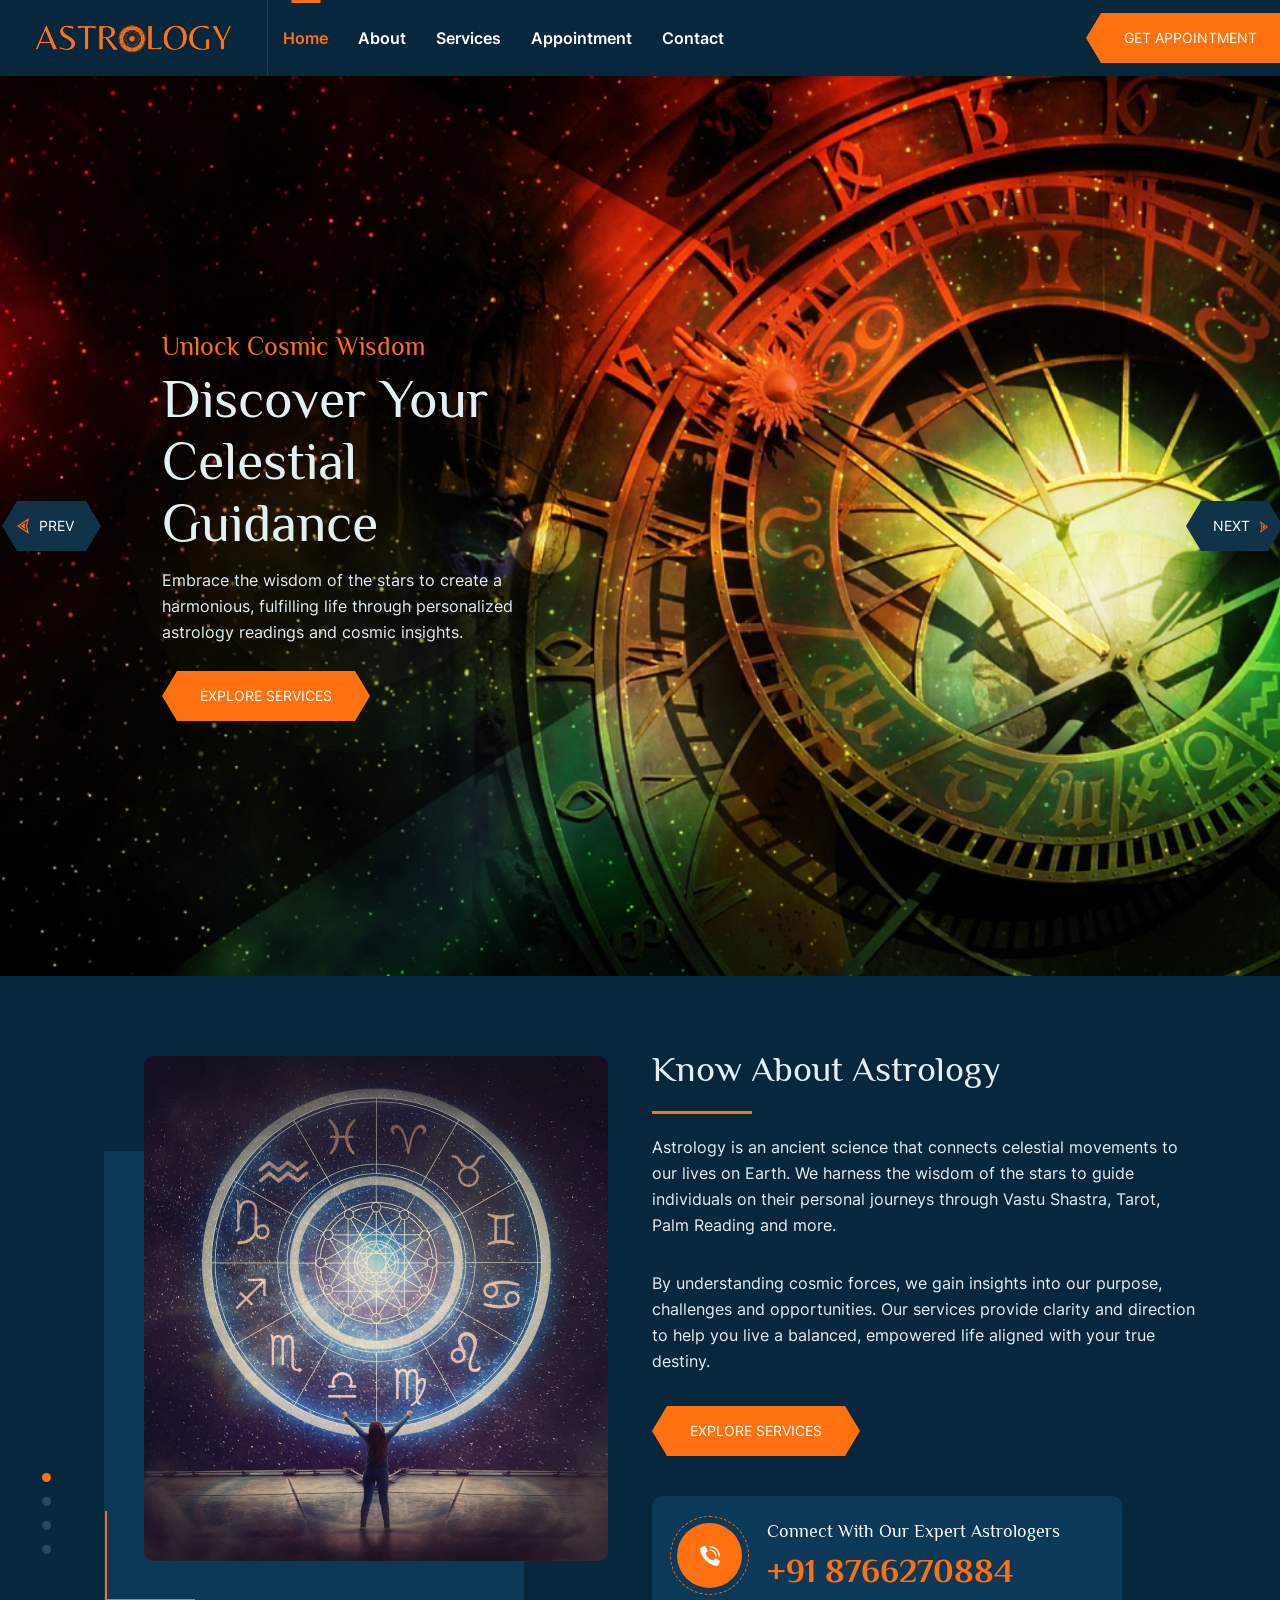
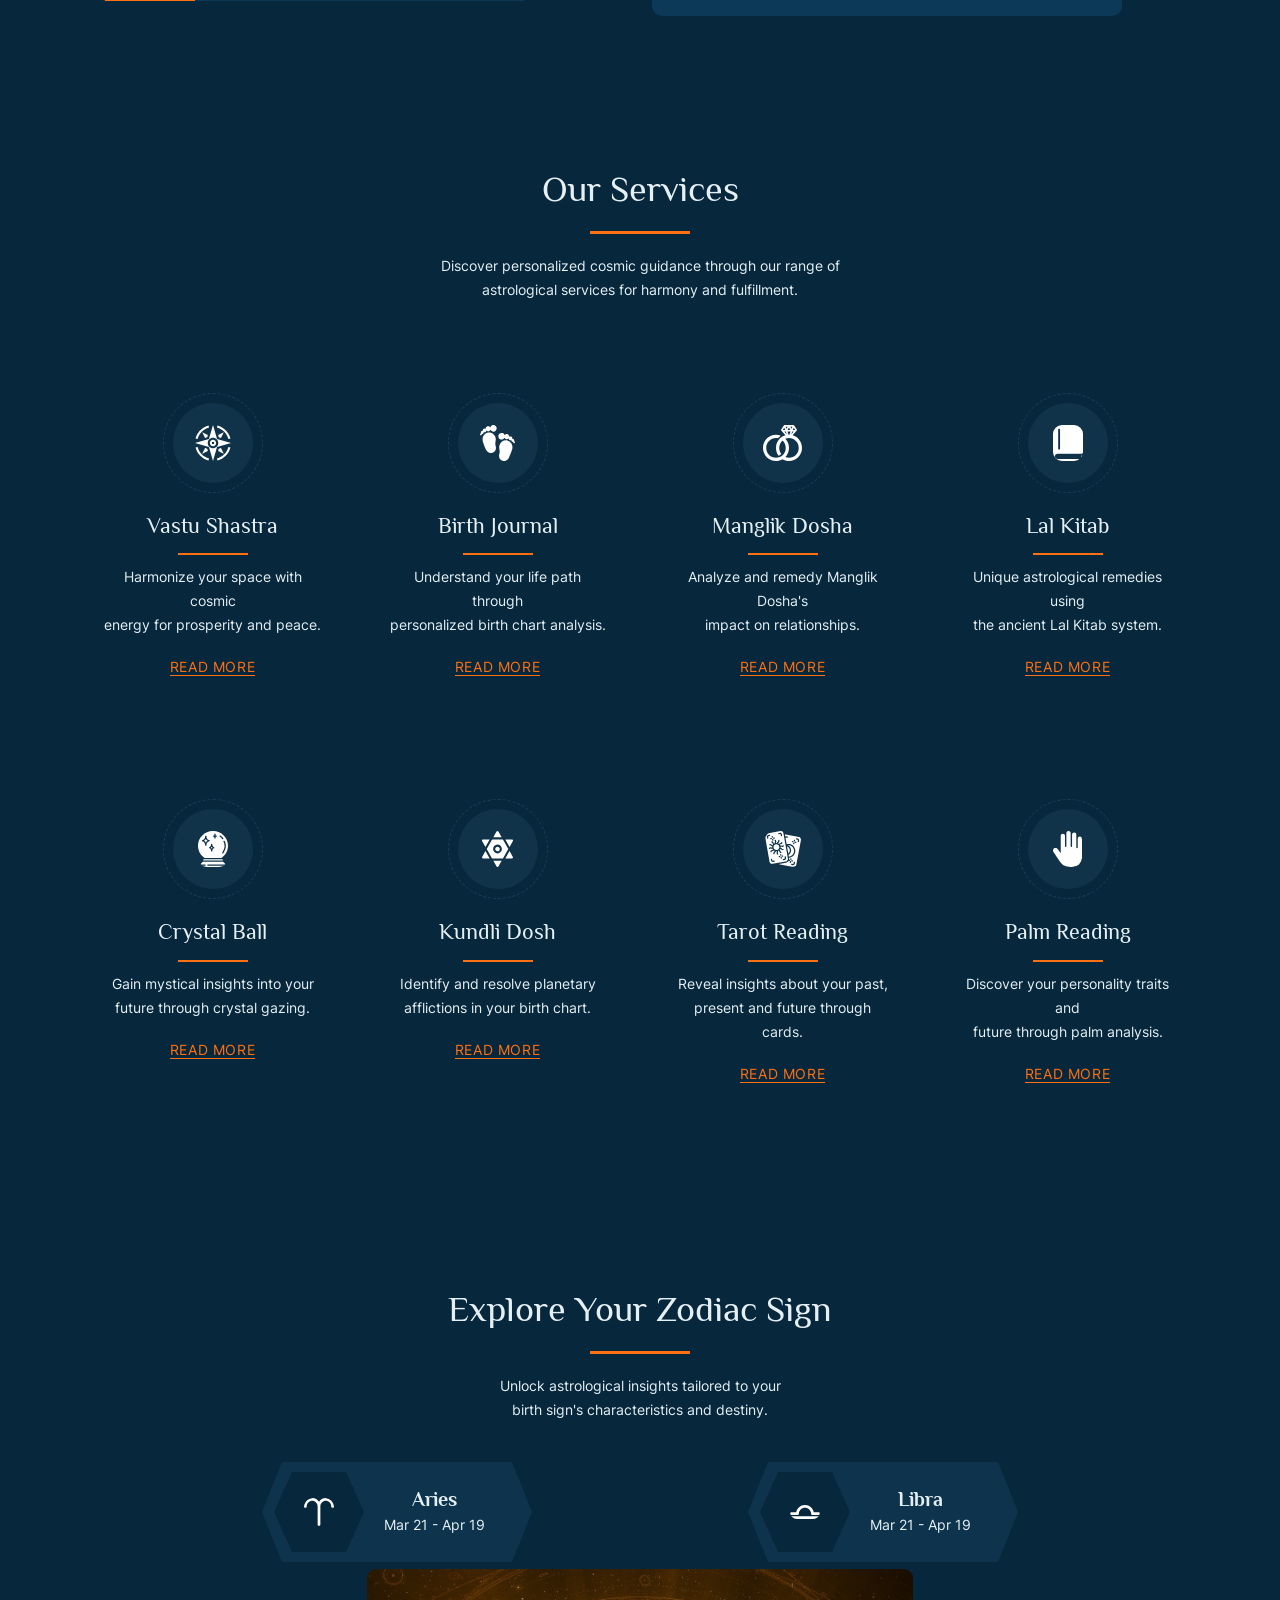
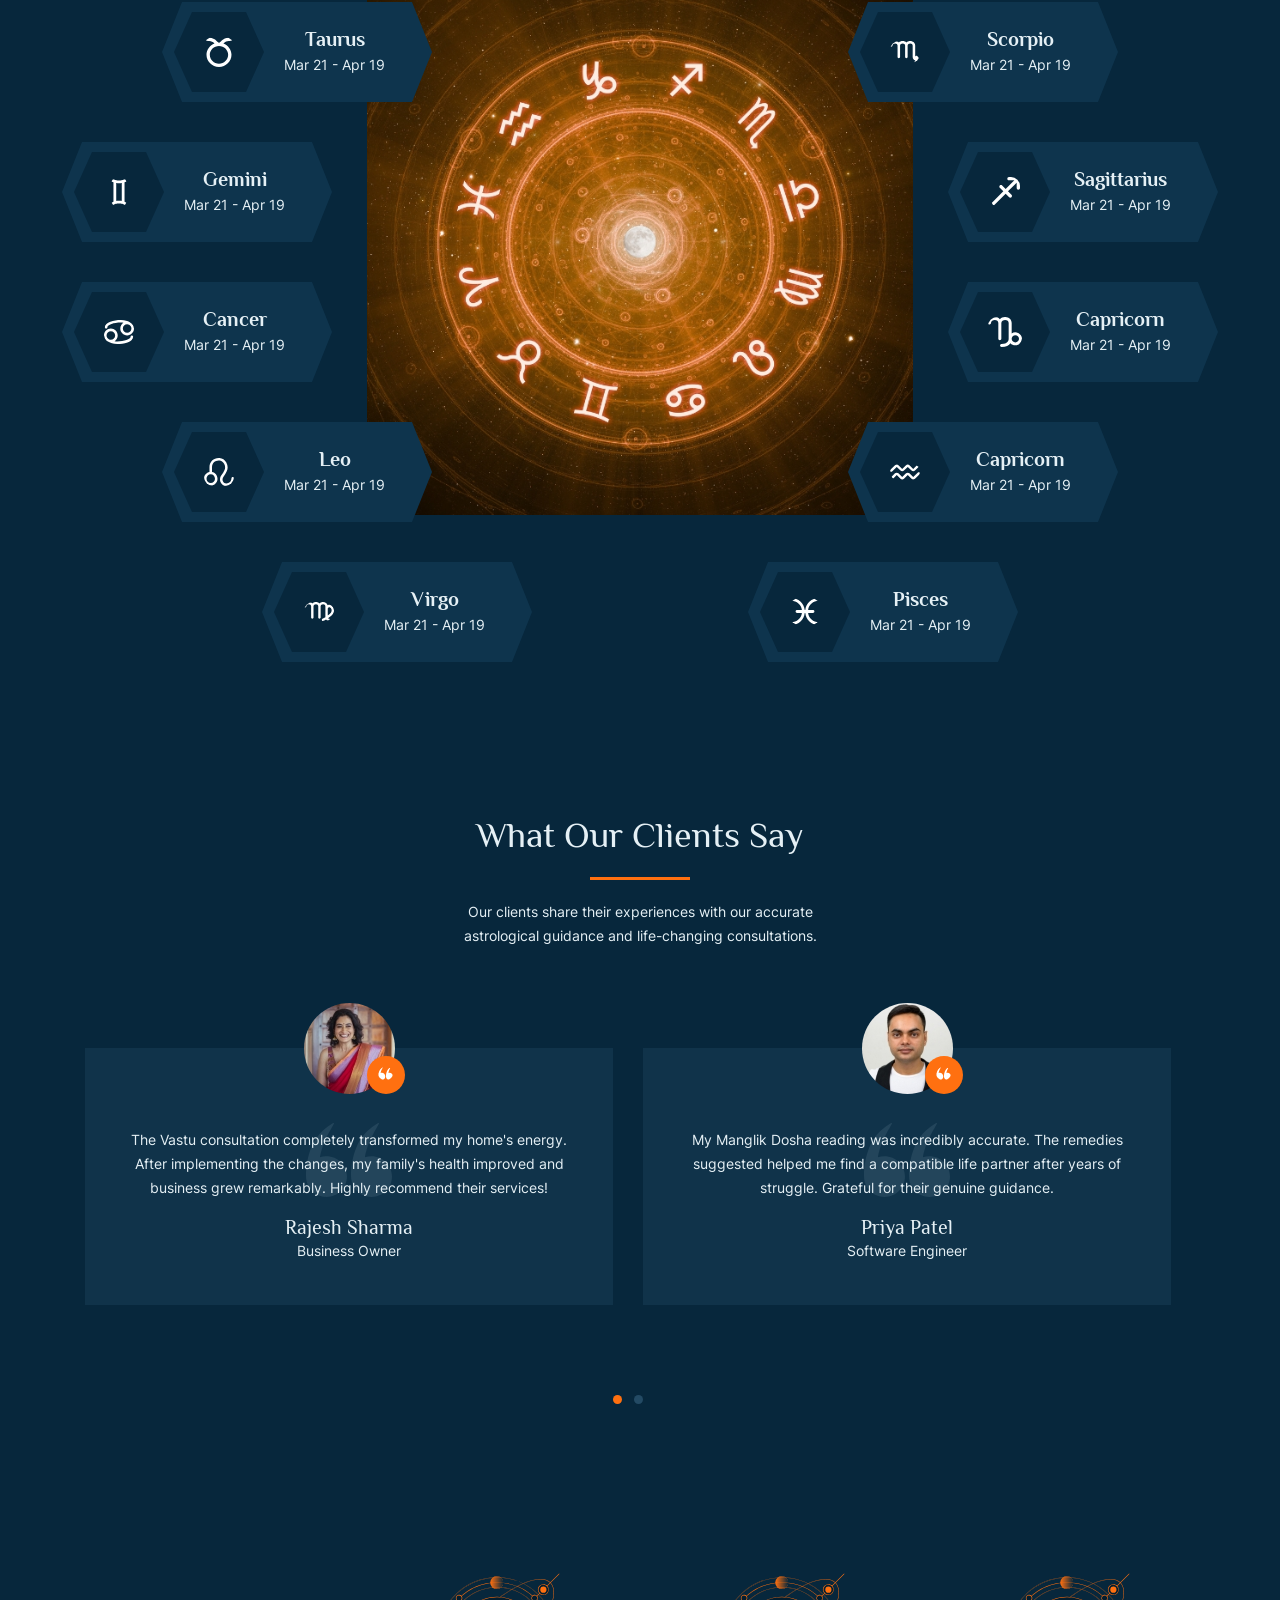
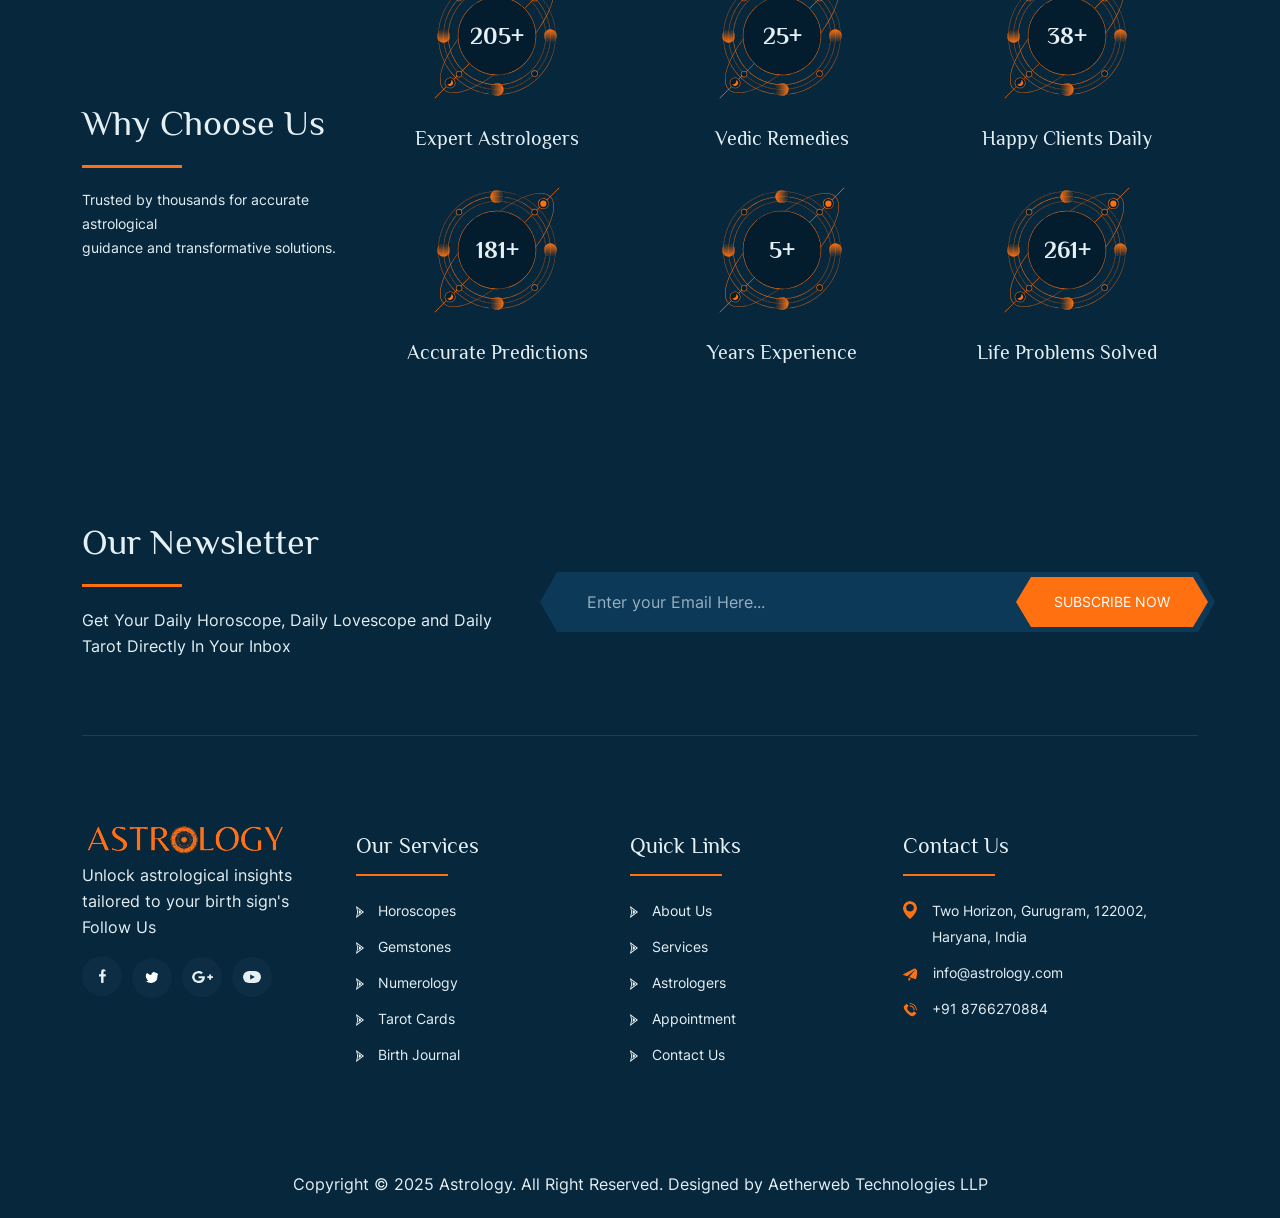
==== commit fb7b95d7: "images changed" ====
--- a/index.html
+++ b/index.html
@@ -41,12 +41,13 @@
           Header Section
         ///////////////////////////////-->
 
-        
-<section class="as_header_wrapper">
+   <section class="as_header_wrapper">
   <div class="as_logo">
-    <a href="javascript:;"><img src="https://dummyimage.com/148x59" alt="Logo"></a>
+    <a href="/"><img src="./assets/images/mod/logo.png" alt="Logo"></a>
   </div>
-  <div class="as_menu">
+  
+  <!-- Desktop menu -->
+  <div class="as_menu desktop_menu">
     <ul>
       <li><a href="index.html" class="active">home</a></li>
       <li><a href="about.html">about</a></li>
@@ -55,79 +56,108 @@
       <li><a href="contact.html">contact</a></li>
     </ul>
   </div>
-  <div class="as_appointment_btn">
+  
+  <!-- Appointment button for desktop -->
+  <div class="as_appointment_btn desktop_btn">
     <a href="appointment.html" class="as_btn">Get Appointment</a>
   </div>
+  
+  <!-- Toggle button for mobile -->
   <div class="as_toggle">
     <img src="assets/images/svg/menu.svg" alt="Menu">
   </div>
+  
+  <!-- Separate mobile menu wrapper -->
+  <div class="as_menu_wrapper">
+    <div class="as_menu_close">
+      <span>×</span>
+    </div>
+    
+    <!-- Mobile menu -->
+    <div class="as_appointment_btn mobile_btn">
+
+      <ul style="list-style: none; padding: 0; margin: 0; display: flex; flex-direction: column; align-items: start; gap: 20px;">
+        <li><a href="index.html" class="nav-link active" style="text-decoration: none; color: white; font-weight: bold; padding: 8px 12px; border-radius: 4px;">Home</a></li>
+        <li><a href="about.html" class="nav-link" style="text-decoration: none; color: white; font-weight: bold; padding: 8px 12px; border-radius: 4px;">About</a></li>
+        <li><a href="service.html" class="nav-link" style="text-decoration: none; color: white; font-weight: bold; padding: 8px 12px; border-radius: 4px;">Services</a></li>
+        <li><a href="appointment.html" class="nav-link" style="text-decoration: none; color: white; font-weight: bold; padding: 8px 12px; border-radius: 4px;">Appointment</a></li>
+        <li><a href="contact.html" class="nav-link" style="text-decoration: none; color: white; font-weight: bold; padding: 8px 12px; border-radius: 4px;">Contact</a></li>
+      </ul>
+      <a href="appointment.html" class="as_btn">Get Appointment</a>
+    </div>
+    
+    <div class="as_menu mobile_menu">
+      <ul>
+        <li><a href="index.html" class="active">home</a></li>
+        <li><a href="about.html">about</a></li>
+        <li><a href="service.html">services</a></li>
+        <li><a href="appointment.html">appointment</a></li>
+        <li><a href="contact.html">contact</a></li>
+      </ul>
+    </div>
+  </div>
+  
+  <!-- Overlay -->
+  <div class="as_body_overlay"></div>
 </section>
       <!-- //////////////////////////
           Hero Section
         ///////////////////////////////-->
 
-      <section class="as_banner_wrapper">
-        <div class="container-fluid">
-          <div class="row as_verticle_center">
-            <div
-              class="col-lg-6 order-lg-1 col-md-6 order-md-1 col-sm-12 order-sm-1 col-12 order-2"
-            >
-              <div class="as_banner_slider">
-                <div class="as_banner_detail">
-                  <h5 class="as_orange">Unlock Cosmic Wisdom</h5>
-                  <h1>
-                    Discover Your <br />
-                    Celestial Guidance
-                  </h1>
-                  <p>
-                    Embrace the wisdom of the stars to create a harmonious,
-                    fulfilling life through personalized astrology readings and
-                    cosmic insights.
-                  </p>
-                  <a href="javascript:;" class="as_btn">Explore Services</a>
-                </div>
-                <div class="as_banner_detail">
-                  <h5 class="as_orange">Ancient Astrology</h5>
-                  <h1>
-                    Understand Your <br />
-                    Unique Birth Chart
-                  </h1>
-                  <p>
-                    Discover your life's purpose and potential through detailed
-                    analysis of your birth chart and planetary alignments at
-                    birth.
-                  </p>
-                  <a href="javascript:;" class="as_btn">Learn More</a>
-                </div>
-                <div class="as_banner_detail">
-                  <h5 class="as_orange">Spiritual Guidance</h5>
-                  <h1>
-                    Transform Life <br />
-                    With Cosmic Energy
-                  </h1>
-                  <p>
-                    Align with universal energies through Vastu Shastra, Tarot
-                    readings, and palmistry for balance and positive
-                    transformation.
-                  </p>
-                  <a href="javascript:;" class="as_btn">Book Session</a>
-                </div>
-              </div>
-            </div>
-            <div
-              class="col-lg-6 order-lg-2 col-md-6 order-md-2 col-sm-12 order-sm-2 col-12 order-1"
-            >
-              <div class="as_banner_img text-center">
-                <img
-                  src="https://dummyimage.com/618x618"
-                  alt=""
-                  class="img-responsive"
-                />
+        <section class="as_banner_wrapper">
+          <div class="container-fluid">
+            <div class="row as_verticle_center">
+              <div class="col-lg-6 order-lg-1 col-md-6 order-md-1 col-sm-12 order-sm-1 col-12 order-2">
+                <div class="as_banner_slider">
+                  <div class="as_banner_detail">
+                    <h5 class="as_orange">Unlock Cosmic Wisdom</h5>
+                    <h1>
+                      Discover Your <br />
+                      Celestial Guidance
+                    </h1>
+                    <p>
+                      Embrace the wisdom of the stars to create a harmonious,
+                      fulfilling life through personalized astrology readings and
+                      cosmic insights.
+                    </p>
+                    <a href="javascript:;" class="as_btn">Explore Services</a>
+                  </div>
+                  <div class="as_banner_detail">
+                    <h5 class="as_orange">Ancient Astrology</h5>
+                    <h1>
+                      Understand Your <br />
+                      Unique Birth Chart
+                    </h1>
+                    <p>
+                      Discover your life's purpose and potential through detailed
+                      analysis of your birth chart and planetary alignments at
+                      birth.
+                    </p>
+                    <a href="javascript:;" class="as_btn">Learn More</a>
+                  </div>
+                  <div class="as_banner_detail">
+                    <h5 class="as_orange">Spiritual Guidance</h5>
+                    <h1>
+                      Transform Life <br />
+                      With Cosmic Energy
+                    </h1>
+                    <p>
+                      Align with universal energies through Vastu Shastra, Tarot
+                      readings, and palmistry for balance and positive
+                      transformation.
+                    </p>
+                    <a href="javascript:;" class="as_btn">Book Session</a>
+                  </div>
+                </div>
+              </div>
+              <div class="col-lg-6 order-lg-2 col-md-6 order-md-2 col-sm-12 order-sm-2 col-12 order-1">
+                <div class="as_banner_img text-center">
+                  <!-- <img src="./assets/images/mod/home-2.jpg" alt="" class="img-responsive" /> -->
+                </div>
               </div>
             </div>
           </div>
-        </div>
-      </section>
+        </section>
 
       <!-- //////////////////////////
           About us
@@ -141,7 +171,7 @@
                 <div>
                   <div class="as_aboutimg text-right">
                     <img
-                      src="https://dummyimage.com/463x505"
+                      src="./assets/images/mod/about2.jpg"
                       alt=""
                       class="img-responsive"
                     />
@@ -150,7 +180,7 @@
                 <div>
                   <div class="as_aboutimg text-right">
                     <img
-                      src="https://dummyimage.com/463x505"
+                      src="./assets/images/mod/about1.jpg"
                       alt=""
                       class="img-responsive"
                     />
@@ -159,7 +189,7 @@
                 <div>
                   <div class="as_aboutimg text-right">
                     <img
-                      src="https://dummyimage.com/463x505"
+                      src="./assets/images/mod/about3.jpg"
                       alt=""
                       class="img-responsive"
                     />
@@ -168,7 +198,7 @@
                 <div>
                   <div class="as_aboutimg text-right">
                     <img
-                      src="https://dummyimage.com/463x505"
+                      src="./assets/images/mod/about4.jpg"
                       alt=""
                       class="img-responsive"
                     />
@@ -218,7 +248,7 @@
                 </span>
                 <div>
                   <h5 class="as_white">Connect With Our Expert Astrologers</h5>
-                  <h1 class="as_orange">+1 (XXX) XXX-XXXX</h1>
+                  <h1 class="as_orange">+91 8766270884</h1>
                 </div>
               </div>
             </div>
@@ -440,7 +470,7 @@
                   <div class="col-lg-6 col-md-12 col-sm-12 col-12">
                     <div class="as_sign_img text-center">
                       <img
-                        src="https://dummyimage.com/636x636"
+                        src="./assets/images/mod/zodiac.jpg"
                         alt=""
                         class="img-responsive"
                       />
@@ -542,7 +572,7 @@
               <div class="col-lg-6 col-md-6">
                 <div class="as_customer_box text-center">
                   <span class="as_customer_img">
-                    <img src="https://dummyimage.com/91x91" alt="" />
+                    <img src="./assets/images/mod/client1.jpg" alt="" />
                     <span
                       ><img src="assets/images/svg/quote1.svg" alt=""
                     /></span>
@@ -560,7 +590,7 @@
               <div class="col-lg-6 col-md-6">
                 <div class="as_customer_box text-center">
                   <span class="as_customer_img">
-                    <img src="https://dummyimage.com/91x91" alt="" />
+                    <img src="./assets/images/mod/client2.jpg" alt="" />
                     <span
                       ><img src="assets/images/svg/quote1.svg" alt=""
                     /></span>
@@ -578,7 +608,7 @@
               <div class="col-lg-6 col-md-6">
                 <div class="as_customer_box text-center">
                   <span class="as_customer_img">
-                    <img src="https://dummyimage.com/91x91" alt="" />
+                    <img src="./assets/images/mod/client3.jpg" alt="" />
                     <span
                       ><img src="assets/images/svg/quote1.svg" alt=""
                     /></span>
@@ -595,7 +625,7 @@
               <div class="col-lg-6 col-md-6">
                 <div class="as_customer_box text-center">
                   <span class="as_customer_img">
-                    <img src="https://dummyimage.com/91x91" alt="" />
+                    <img src="./assets/images/mod/client4.jpg" alt="" />
                     <span
                       ><img src="assets/images/svg/quote1.svg" alt=""
                     /></span>
@@ -750,7 +780,7 @@
                 <div class="as_footer_widget">
                   <div class="as_footer_logo">
                     <a href="index.html"
-                      ><img src="https://dummyimage.com/148x59" alt=""
+                      ><img src="./assets/images/mod/logo.png" alt=""
                     /></a>
                   </div>
                   <characteristics>
--- a/assets/css/style.css
+++ b/assets/css/style.css
@@ -721,30 +721,41 @@
 }
 /* header css end */
 /* banner css start */
+/* banner css start */
 .as_banner_wrapper {
-  background-image: url(https://dummyimage.com/1920x950);
+  background-image: url(../images/mod/home-1.jpg);
   background-position: center;
   background-repeat: no-repeat;
   background-size: cover;
-  padding: 130px 310px;
+
+  padding: 0;
   overflow: hidden;
-}
+  /* Fix the height issue */
+  height: 100vh;
+  display: flex;
+  align-items: center;
+}
+
 .as_banner_detail h5 {
   font-size: 26px;
   margin: 0 0 5px;
 }
+
 .as_banner_detail h1 {
   font-size: 54px;
   line-height: 62px;
   margin: 0 0 13px;
 }
+
 .as_banner_detail p {
   margin-bottom: 26px;
 }
+
 .as_banner_wrapper .slick-dots {
   text-align: center;
   display: none;
 }
+
 .as_banner_img img {
   animation: spin 9s infinite linear;
   -webkit-animation: spin 9s infinite linear;
@@ -752,6 +763,7 @@
   display: inline-block;
   width: 100%;
 }
+
 @-webkit-keyframes spin {
   0% {
     -webkit-transform: rotate(0deg);
@@ -760,34 +772,59 @@
     -webkit-transform: rotate(360deg);
   }
 }
+
+/* Fix carousel arrows positioning */
 .as_banner_slider .slick-arrow.slick-prev {
-  left: -265px;
-}
+  left: 15px;
+}
+
 .as_banner_slider .slick-arrow.slick-next {
-  right: -900px;
-}
+  right: 15px;
+}
+
 .as_banner_wrapper .as_btn:hover {
   background-color: var(--dark-color2);
 }
+
 .as_banner_wrapper .as_btn:hover:after {
   border-left-color: var(--dark-color2);
 }
+
 .as_banner_wrapper .as_btn:hover:before {
   border-right-color: var(--dark-color2);
 }
+
 .as_banner_slider .slick-arrow:hover {
   background-color: var(--secondary-color);
 }
+
 .as_banner_slider .slick-arrow:hover:after {
   border-left-color: var(--secondary-color);
 }
+
 .as_banner_slider .slick-arrow:hover:before {
   border-right-color: var(--secondary-color);
+}
+
+/* Add these new styles to properly center content */
+.as_verticle_center {
+  display: flex;
+  align-items: center;
+  height: 100%;
+}
+
+.as_banner_slider {
+  padding: 0 50px;
+}
+
+.container-fluid {
+  width: 100%;
+  height: 100%;
 }
 /* banner css end */
 /* about css start */
 .as_about_wrapper {
-  background-image: url('https://dummyimage.com/1920x705');
+  /* background-image: url('../images/mod/about-bg.jpg'); */
   background-repeat: no-repeat;
   background-size: cover;
   background-position: center;
@@ -1119,7 +1156,7 @@
 /* zodiec sign form css end */
 /* customer css start */
 .as_customer_wrapper {
-  background-image: url('https://dummyimage.com/1920x654');
+  /* background-image: url('../images/mod/coustmer-wrapper.jpg'); */
   background-repeat: no-repeat;
   background-size: cover;
   background-position: center;
@@ -1496,7 +1533,7 @@
 /* footer css end */
 /* breadcrum start */
 .as_breadcrum_wrapper {
-  background-image: url('https://dummyimage.com/1920x140');
+  background-image: url('../images/mod/breadcrumb.jpg');
   background-position: center;
   background-size: cover;
   background-repeat: no-repeat;
@@ -2152,7 +2189,7 @@
 .as_privacy_wrapper,
 .as_faq_wrapper,
 .as_contact_section {
-  background-image: url(https://dummyimage.com/1920x654);
+  /* background-image: url(https://dummyimage.com/1920x654); */
   background-repeat: no-repeat;
   background-size: cover;
   background-position: center;
@@ -3255,18 +3292,18 @@
 
 /* Original button styling preserved exactly */
 
-.as_btn:hover {
-  background-color: transparent;
-  color: var(--secondary-color);
-}
-
-.as_btn::after {
-  border-left-color: var(--secondary-color);
-}
-
-.as_btn::before {
-  border-right-color: var(--secondary-color);
-}
+/* .as_btn:hover {
+    background-color: transparent;
+    color: var(--secondary-color);
+  }
+
+  .as_btn::after {
+    border-left-color: var(--secondary-color);
+  }
+
+  .as_btn::before {
+    border-right-color: var(--secondary-color);
+  } */
 
 /* Mobile Toggle Button */
 .as_toggle {
@@ -3329,3 +3366,596 @@
     max-width: 120px;
   }
 }
+img {
+  border-radius: 9px;
+}
+/* Mobile Menu Styles */
+.as_body_overlay {
+  position: fixed;
+  top: 0;
+  left: 0;
+  right: 0;
+  bottom: 0;
+  background: rgba(0, 0, 0, 0.7);
+  z-index: 998;
+  display: none;
+}
+
+body.menu_is_open .as_body_overlay {
+  display: block;
+}
+
+@media (max-width: 991px) {
+  .as_header_wrapper {
+    padding: 10px 15px;
+    justify-content: space-between;
+  }
+
+  .as_logo {
+    padding: 10px 0;
+    border-right: none;
+  }
+
+  .as_menu_wrapper {
+    position: fixed;
+    top: 0;
+    right: -300px;
+    width: 280px;
+    height: 100%;
+    background-color: var(--dark-color1);
+    z-index: 999;
+    padding: 20px;
+    overflow-y: auto;
+    transition: all 0.3s ease;
+    display: block;
+    flex-direction: column;
+    border-top: none;
+  }
+
+  .as_menu_wrapper.menu_open {
+    right: 0;
+  }
+
+  .as_menu {
+    order: 2;
+    width: 100%;
+    display: block;
+    justify-content: flex-start;
+  }
+
+  .as_menu ul {
+    display: block;
+    padding: 0;
+  }
+
+  .as_menu > ul > li {
+    display: block;
+    margin: 0;
+    border-bottom: 1px solid rgba(255, 255, 255, 0.1);
+  }
+
+  .as_menu > ul > li > a {
+    padding: 12px 0;
+    display: block;
+  }
+
+  .as_menu > ul > li > a:before {
+    display: none;
+  }
+
+  .as_appointment_btn {
+    order: 1;
+    margin: 0 0 20px 0;
+    text-align: center;
+  }
+
+  /* For toggle button */
+  .as_toggle {
+    display: block;
+    cursor: pointer;
+  }
+
+  .as_toggle img {
+    width: 24px;
+    height: 24px;
+  }
+
+  /* When menu is hidden in mobile view */
+  .as_header_wrapper .as_appointment_btn {
+    display: block;
+  }
+
+  /* When inside mobile menu */
+  .as_menu_wrapper .as_appointment_btn {
+    display: block;
+  }
+
+  /* Submenu styles if needed */
+  .as_submenu {
+    display: none;
+  }
+
+  .as_submenu.active {
+    display: block;
+    padding-left: 15px;
+  }
+}
+/* Mobile Menu Styles */
+.as_body_overlay {
+  position: fixed;
+  top: 0;
+  left: 0;
+  right: 0;
+  bottom: 0;
+  background: rgba(0, 0, 0, 0.7);
+  z-index: 998;
+  display: none;
+}
+
+body.menu_is_open .as_body_overlay {
+  display: block;
+}
+
+/* Default styles for desktop */
+.as_menu_wrapper {
+  display: flex;
+  justify-content: space-between;
+  align-items: center;
+  padding: 0;
+}
+
+.as_menu {
+  display: block;
+}
+
+/* Make links visible and styled properly in all views */
+.as_menu ul {
+  list-style: none;
+  padding: 0;
+  margin: 0;
+}
+
+.as_menu > ul > li {
+  display: inline-block;
+  margin: 0 20px;
+}
+
+.as_menu > ul > li > a {
+  color: #fff;
+  text-decoration: none;
+  font-size: 17px;
+  font-weight: 600;
+  padding: 25px 0;
+  display: block;
+  text-transform: capitalize;
+  transition: all 0.3s ease;
+}
+
+.as_menu > ul > li > a:hover,
+.as_menu > ul > li > a.active {
+  color: var(--secondary-color, #ff7010);
+}
+
+/* Toggle button - hidden by default */
+.as_toggle {
+  display: none;
+  cursor: pointer;
+}
+
+@media (max-width: 991px) {
+  .as_header_wrapper {
+    padding: 10px 15px;
+    justify-content: space-between;
+    align-items: center;
+  }
+
+  .as_logo {
+    padding: 10px 0;
+    border-right: none;
+  }
+
+  /* Show toggle button on mobile */
+  .as_toggle {
+    display: block;
+  }
+
+  .as_toggle img {
+    width: 24px;
+    height: 24px;
+  }
+
+  /* Move menu to slide-out panel */
+  .as_menu_wrapper {
+    position: fixed;
+    top: 0;
+    right: -300px;
+    width: 280px;
+    height: 100%;
+    background-color: #07273c;
+    z-index: 999;
+    padding: 20px;
+    overflow-y: auto;
+    transition: all 0.3s ease;
+    display: flex;
+    flex-direction: column;
+    border-top: none;
+  }
+
+  /* When menu is open */
+  .as_menu_wrapper.menu_open {
+    right: 0;
+  }
+
+  /* Mobile menu adjustments */
+  .as_menu {
+    order: 2;
+    width: 100%;
+    margin-top: 30px;
+  }
+
+  .as_menu ul {
+    display: block;
+  }
+
+  .as_menu > ul > li {
+    display: block;
+    margin: 0;
+    border-bottom: 1px solid rgba(255, 255, 255, 0.1);
+  }
+
+  .as_menu > ul > li > a {
+    padding: 12px 0;
+    display: block;
+    color: #fff;
+  }
+
+  .as_menu > ul > li > a:before {
+    display: none;
+  }
+
+  /* Appointment button inside mobile menu */
+  .as_menu_wrapper .as_appointment_btn {
+    order: 1;
+    margin: 0 0 20px 0;
+    text-align: center;
+    display: block;
+  }
+
+  /* Appointment button outside menu (desktop) */
+  .as_header_wrapper > .as_appointment_btn {
+    display: none;
+  }
+
+  /* Submenu styles */
+  .as_submenu {
+    display: none;
+    padding-left: 15px;
+    margin-top: 5px;
+    margin-bottom: 5px;
+  }
+
+  .as_submenu.active {
+    display: block;
+  }
+
+  .as_submenu li {
+    padding: 5px 0;
+  }
+
+  .as_submenu li a {
+    color: #fff;
+    text-decoration: none;
+    font-size: 15px;
+    display: block;
+    padding: 5px 0;
+  }
+}
+/* Additional styles for mobile menu */
+.as_menu_close {
+  display: none;
+  position: absolute;
+  top: 15px;
+  right: 15px;
+  width: 30px;
+  height: 30px;
+  background-color: rgba(255, 255, 255, 0.1);
+  border-radius: 50%;
+  text-align: center;
+  line-height: 30px;
+  cursor: pointer;
+}
+
+.as_menu_close span {
+  color: #fff;
+  font-size: 24px;
+  font-weight: 600;
+}
+
+/* Variable colors for reference */
+:root {
+  --secondary-color: #ff7010;
+  --dark-color1: #07273c;
+}
+
+@media (max-width: 991px) {
+  .as_menu_close {
+    display: block;
+  }
+
+  /* Ensure menu items are displayed properly in mobile view */
+  .as_menu_wrapper {
+    padding-top: 50px;
+  }
+
+  .as_menu_wrapper .as_menu {
+    display: block;
+    width: 100%;
+  }
+
+  .as_menu_wrapper .as_menu ul {
+    display: block;
+    width: 100%;
+  }
+
+  .as_menu_wrapper .as_menu > ul > li {
+    display: block;
+    width: 100%;
+    padding: 0;
+    margin: 0;
+  }
+
+  .as_menu_wrapper .as_menu > ul > li > a {
+    padding: 12px 0;
+    border-bottom: 1px solid rgba(255, 255, 255, 0.1);
+    display: block;
+    width: 100%;
+    font-size: 16px;
+  }
+
+  /* Ensure the appointment button is visible */
+  .as_menu_wrapper .as_appointment_btn {
+    display: block;
+    text-align: center;
+    margin: 20px 0;
+  }
+}
+/* When menu is open, prevent body scrolling */
+body.menu_is_open {
+  overflow: hidden;
+}
+
+/* Ensure the overlay covers the entire screen */
+.as_body_overlay {
+  position: fixed;
+  top: 0;
+  left: 0;
+  right: 0;
+  bottom: 0;
+  background: rgba(0, 0, 0, 0.7);
+  z-index: 998;
+  display: none;
+}
+
+/* When menu is open, show the overlay */
+body.menu_is_open .as_body_overlay {
+  display: block;
+}
+/* Critical fix for menu links visibility */
+@media (max-width: 991px) {
+  /* Force menu visibility */
+  .as_menu_wrapper.menu_open .as_menu {
+    display: block !important;
+  }
+
+  .as_menu_wrapper.menu_open .as_menu ul {
+    display: block !important;
+    width: 100% !important;
+  }
+
+  .as_menu_wrapper.menu_open .as_menu > ul > li {
+    display: block !important;
+    width: 100% !important;
+    margin: 0 !important;
+  }
+
+  .as_menu_wrapper.menu_open .as_menu > ul > li > a {
+    display: block !important;
+    width: 100% !important;
+    padding: 12px 0 !important;
+    color: #fff !important;
+    font-size: 16px !important;
+    border-bottom: 1px solid rgba(255, 255, 255, 0.1) !important;
+  }
+
+  /* Ensure menu structure is correct */
+  .as_menu_wrapper {
+    flex-direction: column !important;
+    padding: 50px 20px 20px !important;
+  }
+
+  /* Fix menu visibility */
+  .as_menu {
+    margin-top: 20px !important;
+    width: 100% !important;
+  }
+
+  /* Fix toggle button functionality */
+  .as_toggle {
+    display: block !important;
+    position: relative !important;
+    z-index: 10 !important;
+  }
+}
+/* Complete menu styling solution */
+/* Base header styles */
+.as_header_wrapper {
+  display: flex;
+  background-color: #07273c;
+  align-items: center;
+  justify-content: space-between;
+  padding: 0;
+  position: relative;
+  z-index: 100;
+}
+
+.as_logo {
+  padding: 15px 30px;
+  border-right: 1px solid rgba(255, 255, 255, 0.1);
+}
+
+/* Desktop Menu */
+.as_menu ul {
+  padding: 0;
+  margin: 0;
+  list-style: none;
+  display: flex;
+}
+
+.desktop_menu > ul > li {
+  display: inline-block;
+  margin: 0 15px;
+}
+
+.as_menu > ul > li > a {
+  color: #fff;
+  text-decoration: none;
+  font-size: 16px;
+  font-weight: 600;
+  padding: 25px 0;
+  display: block;
+  text-transform: capitalize;
+  transition: all 0.3s ease;
+}
+
+.as_menu > ul > li > a:hover,
+.as_menu > ul > li > a.active {
+  color: #ff7010;
+}
+
+/* Hide mobile menu elements by default */
+.as_toggle,
+.as_menu_close,
+.as_menu_wrapper {
+  display: none;
+}
+
+/* Mobile menu overlay */
+.as_body_overlay {
+  position: fixed;
+  top: 0;
+  left: 0;
+  right: 0;
+  bottom: 0;
+  background: rgba(0, 0, 0, 0.7);
+  z-index: 998;
+  display: none;
+}
+
+/* Mobile styles */
+@media (max-width: 991px) {
+  .as_header_wrapper {
+    padding: 10px 15px;
+  }
+
+  .as_logo {
+    padding: 10px 0;
+    border-right: none;
+  }
+
+  /* Hide desktop menu */
+  .desktop_menu,
+  .desktop_btn {
+    display: none;
+  }
+
+  /* Show toggle button */
+  .as_toggle {
+    display: block;
+    cursor: pointer;
+  }
+
+  .as_toggle img {
+    width: 24px;
+    height: 24px;
+  }
+
+  /* Mobile menu wrapper styling */
+  .as_menu_wrapper {
+    display: flex;
+    flex-direction: column;
+    position: fixed;
+    top: 0;
+    right: -300px;
+    width: 280px;
+    height: 100%;
+    background-color: #07273c;
+    z-index: 999;
+    padding: 50px 20px 20px;
+    overflow-y: auto;
+    transition: all 0.3s ease;
+  }
+
+  /* When menu is open */
+  .as_menu_wrapper.menu_open {
+    right: 0;
+  }
+
+  /* Show overlay when menu is open */
+  body.menu_is_open .as_body_overlay {
+    display: block;
+  }
+
+  /* Close button */
+  .as_menu_close {
+    display: block;
+    position: absolute;
+    top: 15px;
+    right: 15px;
+    width: 30px;
+    height: 30px;
+    background-color: rgba(255, 255, 255, 0.1);
+    border-radius: 50%;
+    text-align: center;
+    line-height: 28px;
+    cursor: pointer;
+  }
+
+  .as_menu_close span {
+    color: #fff;
+    font-size: 24px;
+  }
+
+  /* Mobile menu styling */
+  .mobile_menu {
+    margin-top: 20px;
+    width: 100%;
+  }
+
+  .mobile_menu ul {
+    display: block;
+  }
+
+  .mobile_menu > ul > li {
+    display: block;
+    margin: 0;
+    width: 100%;
+  }
+
+  .mobile_menu > ul > li > a {
+    padding: 12px 0;
+    display: block;
+    border-bottom: 1px solid rgba(255, 255, 255, 0.1);
+    width: 100%;
+  }
+
+  /* Mobile appointment button */
+  .mobile_btn {
+    margin-bottom: 15px;
+    text-align: center;
+  }
+}
+
+/* Prevent body scrolling when menu is open */
+body.menu_is_open {
+  overflow: hidden;
+}
